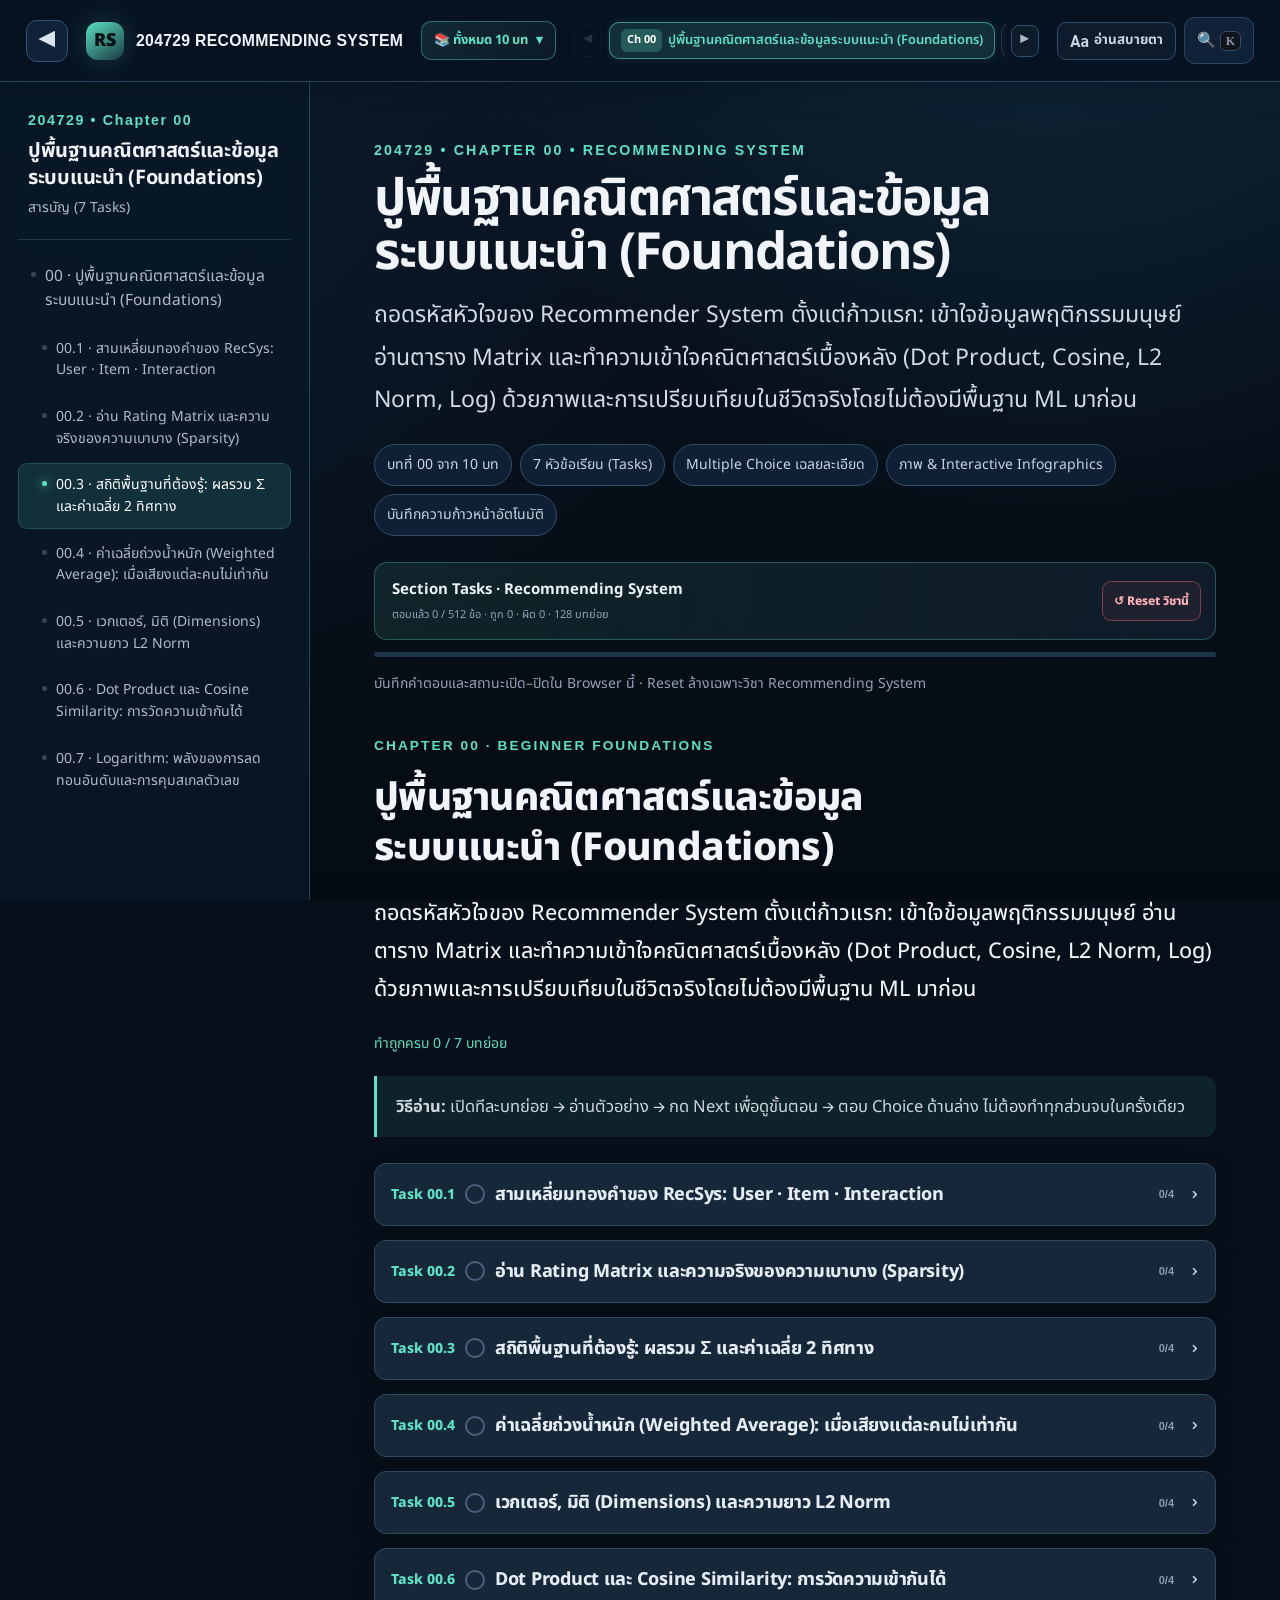
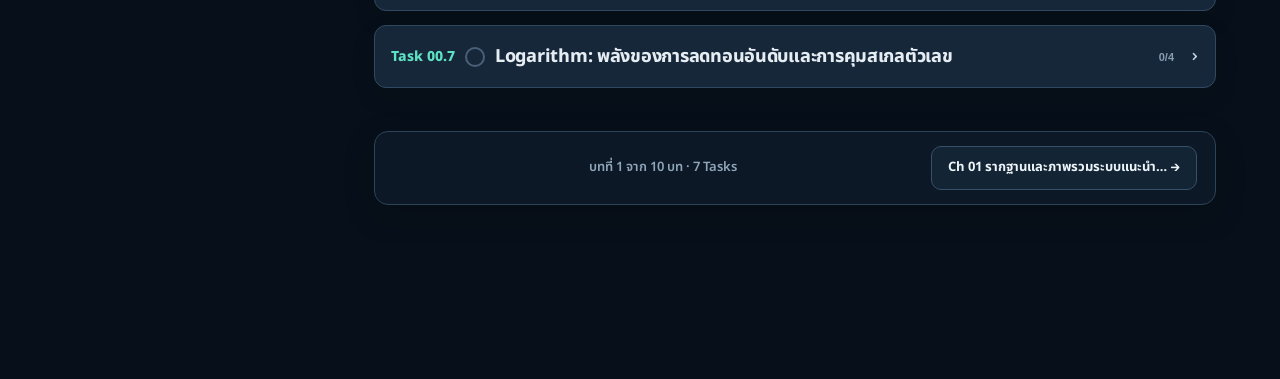
==== index.html @ bce4d2b1 "Fix raw CSS display by enclosing theme styles in style tag and support attached documents theme" ====
<!DOCTYPE html>

<html lang="th">
<head>
<meta charset="utf-8"/>
<meta content="width=device-width, initial-scale=1" name="viewport"/>
<meta content="dark" name="color-scheme"/>
<meta content="คู่มือเตรียมสอบวิชา 204729 Recommending System ครอบคลุม 10 บทเรียน พร้อม Interactive Demos, Infographics และ Multiple Choice" name="description"/>
<title>204729 Recommending System — Exam Study Guide &amp; Interactive Course</title>
<style>
:root{--bg:#050608;--panel:#0b0e12;--panel2:#10151b;--text:#edf2f7;--muted:#95a0ae;--line:#202832;--line2:#2d3947;--accent:#5ee0c2;--accent-rgb:94,224,194;--good:#55e6a5;--warn:#ffb457;--bad:#ff6b7a;--top:76px;--left:284px;color-scheme:dark}
*{box-sizing:border-box}html{scroll-behavior:smooth;background:var(--bg)}body{margin:0;background:radial-gradient(circle at 80% -20%,rgba(var(--accent-rgb),.09),transparent 32rem),var(--bg);color:var(--text);font-family:"Noto Sans Thai","Leelawadee UI",Tahoma,system-ui,sans-serif;font-size:16px;line-height:1.72}button,input{font:inherit}a{color:inherit}.topbar{position:sticky;top:0;z-index:50;height:var(--top);display:flex;align-items:center;gap:18px;padding:0 26px;background:rgba(5,6,8,.88);backdrop-filter:blur(18px);border-bottom:1px solid var(--line)}.brand{min-width:255px;display:flex;align-items:center;gap:12px}.brand-mark{width:38px;height:38px;border-radius:12px;background:linear-gradient(145deg,var(--accent),rgba(var(--accent-rgb),.2));box-shadow:0 0 30px rgba(var(--accent-rgb),.2);display:grid;place-items:center;color:#031014;font-weight:900}.brand b{display:block;font-family:Inter,sans-serif;font-size:14px;letter-spacing:.02em}.brand small{display:block;color:var(--muted);font-size:11px;margin-top:-2px}.tabs{display:flex;flex:1;min-width:0;gap:7px}.tab{border:1px solid transparent;background:transparent;color:#9aa5b3;padding:10px 13px;border-radius:12px;cursor:pointer;white-space:nowrap;font-weight:700;font-size:13px;transition:.2s}.tab:hover{background:#0e1217;color:#dbe4ee}.tab.active{background:rgba(var(--accent-rgb),.11);border-color:rgba(var(--accent-rgb),.3);color:var(--text);box-shadow:inset 0 -2px 0 var(--accent)}.top-actions{display:flex;gap:8px}.icon-btn{border:1px solid var(--line);background:#0b0e12;color:var(--muted);border-radius:11px;padding:9px 12px;cursor:pointer}.layout{display:grid;grid-template-columns:var(--left) minmax(0,1fr)}.sidebar{position:sticky;top:var(--top);height:calc(100vh - var(--top));overflow:auto;border-right:1px solid var(--line);padding:24px 16px 38px;background:rgba(7,9,12,.64);scrollbar-width:thin}.side-head{padding:0 10px 18px;border-bottom:1px solid var(--line);margin-bottom:14px}.side-head .code{font-family:Inter,sans-serif;color:var(--accent);font-size:12px;font-weight:800;letter-spacing:.12em}.side-head h1{font-size:18px;line-height:1.35;margin:5px 0 3px}.side-head p{margin:0;color:var(--muted);font-size:12px}.side-nav{display:flex;flex-direction:column;gap:3px}.side-link{display:flex;align-items:flex-start;gap:9px;padding:9px 10px;border-radius:9px;text-decoration:none;color:#8995a4;font-size:13px;line-height:1.45;border:1px solid transparent}.side-link:before{content:"";width:5px;height:5px;border-radius:50%;background:#394554;margin-top:7px;flex:0 0 auto}.side-link:hover{background:#0d1116;color:#dbe4ee}.side-link.active{color:#fff;background:rgba(var(--accent-rgb),.09);border-color:rgba(var(--accent-rgb),.18)}.side-link.active:before{background:var(--accent);box-shadow:0 0 10px var(--accent)}.practice-link{margin-top:12px;color:#fff;background:#0d1218;border-color:var(--line)}.practice-link:before{background:var(--good)}.main{min-width:0}.hero{max-width:1080px;margin:0 auto;padding:52px 56px 22px}.eyebrow{font-family:Inter,sans-serif;color:var(--accent);font-size:12px;letter-spacing:.16em;font-weight:800;text-transform:uppercase}.hero h1{font-size:clamp(32px,4vw,56px);line-height:1.05;letter-spacing:-.035em;margin:10px 0 14px;max-width:900px}.hero .thai{font-size:20px;color:#c4cdd8;margin:0}.hero-meta{display:flex;flex-wrap:wrap;gap:8px;margin-top:23px}.pill{padding:6px 10px;border:1px solid var(--line2);border-radius:999px;color:#aeb9c5;font-size:12px;background:#0c1015}.audit{max-width:1080px;margin:12px auto 32px;padding:0 56px}.audit-panel{border:1px solid rgba(var(--accent-rgb),.22);background:linear-gradient(145deg,rgba(var(--accent-rgb),.08),rgba(14,18,24,.82));border-radius:18px;padding:20px 22px}.audit-panel h3{margin:0 0 8px;font-size:16px}.audit-panel p{margin:0;color:#b3becb;font-size:14px}.audit-grid{display:grid;grid-template-columns:repeat(4,1fr);gap:8px;margin-top:14px}.audit-grid div{background:#080b0f;border:1px solid var(--line);border-radius:12px;padding:10px 12px}.audit-grid b{display:block;font-family:Inter,sans-serif;font-size:16px;color:var(--good)}.audit-grid span{font-size:11px;color:var(--muted)}.content{max-width:1080px;margin:0 auto;padding:0 56px 80px}.subject-content{display:none}.subject-content.active{display:block}.subject-content section{scroll-margin-top:calc(var(--top) + 24px);padding:38px 0 46px;border-top:1px solid var(--line)}.section-kicker{color:var(--accent);font-family:Inter,sans-serif;font-size:11px;font-weight:800;letter-spacing:.16em;text-transform:uppercase}.content h2{font-size:30px;line-height:1.25;margin:7px 0 16px;letter-spacing:-.02em}.content h3{font-size:18px;margin:26px 0 10px}.content p{color:#c2ccd7}.lead{font-size:18px!important;color:#dfe6ee!important;max-width:880px}.grid{display:grid;gap:12px;margin:18px 0}.grid.two{grid-template-columns:repeat(2,1fr)}.grid.three{grid-template-columns:repeat(3,1fr)}.card{border:1px solid var(--line);background:linear-gradient(145deg,#0d1116,#090c10);border-radius:15px;padding:17px 18px}.card h3{margin:0 0 6px;font-size:16px}.card p{margin:0;font-size:14px}.card ul{padding-left:19px;margin-bottom:0;color:#b7c1cc;font-size:14px}table{width:100%;border-collapse:separate;border-spacing:0;margin:18px 0 24px;border:1px solid var(--line);border-radius:14px;overflow:hidden;background:#090c10;font-size:14px}th{text-align:left;color:#dce5ee;background:#11161d;font-weight:700}td,th{padding:11px 13px;border-bottom:1px solid var(--line);vertical-align:top}tr:last-child td{border-bottom:0}td+td,th+th{border-left:1px solid #171e27}tbody tr:hover{background:#0d1217}.callout{border-left:3px solid var(--accent);background:rgba(var(--accent-rgb),.06);border-radius:0 12px 12px 0;padding:13px 16px;margin:19px 0;color:#cdd6df}.callout.warn{border-color:var(--warn);background:rgba(255,180,87,.06)}.callout.exam{border-color:var(--good);background:rgba(85,230,165,.06)}.visual{margin:20px 0}.diagram-box{border:1px solid var(--line);border-radius:18px;padding:14px;background:#080b0f}.diagram-box svg{width:100%;height:auto;color:var(--accent)}.svg-node rect{fill:#0f141a;stroke:#28323e;stroke-width:1.5}.svg-node.primary rect{stroke:var(--accent);fill:rgba(var(--accent-rgb),.08)}.svg-node text{fill:#eaf0f6;text-anchor:middle;font-size:16px;font-weight:700}.svg-node .svg-sub{fill:#8e9aa8;font-size:11px;font-weight:500}.svg-arrow{stroke:currentColor;stroke-width:2;fill:none;opacity:.75}.stepper{display:grid;grid-template-columns:repeat(5,minmax(0,1fr));gap:8px;margin:20px 0}.stepper>div{border:1px solid var(--line);background:#0a0e13;border-radius:14px;padding:14px 12px;min-height:118px}.stepper span{display:grid;width:25px;height:25px;place-items:center;border-radius:50%;background:rgba(var(--accent-rgb),.12);color:var(--accent);font:bold 12px Inter}.stepper b{display:block;margin:9px 0 3px}.stepper small{color:#8793a2;font-size:11px;line-height:1.45}.flow,.process-line{display:flex;align-items:center;justify-content:center;flex-wrap:wrap;gap:9px;margin:22px 0}.flow span,.process-line span{border:1px solid var(--line2);background:#0d1218;border-radius:12px;padding:10px 13px;font-weight:700;font-size:13px}.flow i,.process-line i{font-style:normal;color:var(--accent);font-weight:800}.layer-stack{max-width:700px;margin:20px auto;border:1px solid var(--line);border-radius:16px;overflow:hidden}.layer-stack>div{padding:14px 18px;display:flex;justify-content:space-between;gap:18px;border-bottom:1px solid var(--line);background:linear-gradient(90deg,rgba(var(--accent-rgb),.09),transparent)}.layer-stack>div:last-child{border-bottom:0}.layer-stack span{color:#9da9b7}.layer-stack.testing{max-width:600px}.numbered{counter-reset:step;list-style:none;padding:0;display:grid;gap:9px}.numbered li{position:relative;padding:12px 14px 12px 48px;background:#0a0e13;border:1px solid var(--line);border-radius:12px;color:#bdc7d2}.numbered li:before{counter-increment:step;content:counter(step);position:absolute;left:13px;top:11px;display:grid;place-items:center;width:24px;height:24px;border-radius:8px;background:rgba(var(--accent-rgb),.13);color:var(--accent);font:bold 11px Inter}.flash-grid{display:grid;grid-template-columns:repeat(2,1fr);gap:10px}.flash-grid>div{border:1px solid var(--line);border-radius:13px;padding:14px;background:#090d11}.flash-grid b{display:block;margin-bottom:5px}.flash-grid span{color:#95a1af;font-size:13px}.chips{display:flex;flex-wrap:wrap;gap:7px;margin:14px 0}.chips span{font-size:12px;border:1px solid var(--line2);background:#0d1218;border-radius:999px;padding:6px 10px;color:#b9c3ce}.compare{display:grid;grid-template-columns:1fr 1fr;gap:12px;margin:18px 0}.compare>div{border:1px solid var(--line);background:#0b0f14;border-radius:14px;padding:14px 17px}.compare h3{margin:0 0 5px}.compare p{margin:0;font-size:14px}.complexity-bars{display:grid;gap:7px;margin:18px 0}.complexity-bars div{width:var(--w);min-width:210px;background:linear-gradient(90deg,rgba(var(--accent-rgb),.18),rgba(var(--accent-rgb),.04));border:1px solid rgba(var(--accent-rgb),.2);border-radius:10px;padding:7px 10px;display:flex;justify-content:space-between;gap:20px}.complexity-bars span{color:#8895a4;font-size:12px}.formula{display:block;width:max-content;max-width:100%;overflow:auto;background:#07090c;border:1px solid var(--line2);border-radius:10px;padding:10px 13px;color:#dfe7ef;font-family:ui-monospace,SFMono-Regular,Consolas,monospace;font-size:14px;margin:12px 0}.formula.inline{display:inline;padding:3px 7px;margin:0}.venn{border:1px solid var(--line);background:#080b0f;border-radius:16px}.venn svg{display:block;width:100%;max-height:330px}.vh{stroke-width:2}.vh.hard{fill:rgba(255,180,87,.04);stroke:#6a5130}.vh.np{fill:rgba(155,140,255,.08);stroke:#5d55a4}.vh.p{fill:rgba(85,230,165,.09);stroke:#3e9a72}.vh-outline{fill:none;stroke:#ffb457;stroke-width:3;stroke-dasharray:7 6}.venn text{fill:#eef3f8;font-size:18px;font-weight:800}.nested-circles{height:420px;display:grid;place-items:center;overflow:hidden}.circle{border-radius:50%;display:grid;place-items:center;align-content:start;text-align:center;border:1px solid rgba(var(--accent-rgb),.35);background:rgba(var(--accent-rgb),.04);padding-top:24px}.circle b{font-size:16px}.circle span{display:block;font-size:11px;color:#8d99a7}.ai-c{width:390px;height:390px}.ml-c{width:275px;height:275px;margin-top:20px;background:rgba(var(--accent-rgb),.06)}.dl-c{width:155px;height:155px;margin-top:18px;background:rgba(var(--accent-rgb),.1);padding-top:38px}.matrix{display:grid;grid-template-columns:110px 150px 150px;grid-auto-rows:70px;gap:5px;width:max-content;max-width:100%;margin:20px auto}.matrix>*{display:grid;place-items:center;border-radius:10px;background:#0b0f14;border:1px solid var(--line);font-size:13px}.matrix .tp,.matrix .tn{background:rgba(85,230,165,.1);border-color:rgba(85,230,165,.3);color:#a8f5d0;font-weight:800}.matrix .fp,.matrix .fn{background:rgba(255,107,122,.08);border-color:rgba(255,107,122,.25);color:#ff9aa5;font-weight:800}pre{border:1px solid var(--line);background:#07090c;padding:16px 18px;border-radius:14px;overflow:auto;color:#bfead7}code{font-family:ui-monospace,SFMono-Regular,Consolas,monospace}.practice-section{scroll-margin-top:calc(var(--top) + 24px);border-top:1px solid var(--line);padding:42px 0 60px}.practice-head{display:flex;align-items:end;justify-content:space-between;gap:15px;margin-bottom:18px}.practice-head h2{margin:0}.score{color:var(--muted);font:700 13px Inter}.quiz-list{display:grid;gap:14px}.quiz-card{border:1px solid var(--line);background:#090d12;border-radius:16px;padding:18px}.quiz-num{color:var(--accent);font:800 11px Inter;letter-spacing:.1em}.quiz-q{font-weight:700;font-size:16px;margin:5px 0 13px}.choices{display:grid;grid-template-columns:1fr 1fr;gap:8px}.choice{display:flex;gap:9px;text-align:left;border:1px solid var(--line2);background:#0d1218;color:#c4ced8;border-radius:11px;padding:10px 12px;cursor:pointer;transition:.16s}.choice:hover{border-color:rgba(var(--accent-rgb),.45);transform:translateY(-1px)}.choice .letter{display:grid;place-items:center;flex:0 0 auto;width:23px;height:23px;border-radius:7px;background:#151c24;color:#92a0ae;font:800 11px Inter}.choice.correct{border-color:rgba(85,230,165,.55);background:rgba(85,230,165,.08);color:#d6f7e7}.choice.wrong{border-color:rgba(255,107,122,.48);background:rgba(255,107,122,.07);color:#ffd1d6}.choice.dim{opacity:.52}.explain{display:none;margin-top:12px;padding:10px 12px;border-radius:10px;background:#0c1116;color:#9faab7;font-size:13px;border-left:2px solid var(--accent)}.explain.show{display:block}.quiz-controls{display:flex;gap:8px;justify-content:flex-end;margin-top:16px}.btn{border:1px solid var(--line2);background:#0e141a;color:#d4dde6;border-radius:10px;padding:8px 12px;cursor:pointer;font-weight:700;font-size:12px}.btn.primary{background:rgba(var(--accent-rgb),.12);border-color:rgba(var(--accent-rgb),.35);color:#fff}.footer{border-top:1px solid var(--line);padding:28px 0;color:#6e7987;font-size:12px}.mobile-menu{display:none}.search{position:fixed;inset:0;z-index:100;display:none;place-items:start center;padding-top:11vh;background:rgba(0,0,0,.72);backdrop-filter:blur(8px)}.search.open{display:grid}.search-box{width:min(720px,92vw);background:#0c1015;border:1px solid var(--line2);border-radius:16px;box-shadow:0 24px 90px #000;padding:12px}.search-box input{width:100%;border:0;outline:0;background:#090c10;color:#fff;border-radius:10px;padding:13px 14px;font-size:15px}.search-results{max-height:50vh;overflow:auto;margin-top:7px}.search-item{padding:10px 12px;border-radius:9px;cursor:pointer}.search-item:hover{background:#121820}.search-item b{display:block;font-size:13px}.search-item small{color:#83909e}.kbd{border:1px solid var(--line2);background:#10151b;border-radius:6px;padding:2px 5px;font:700 10px Inter;color:#8793a1}
@media(max-width:1000px){:root{--left:245px}.hero,.audit,.content{padding-left:34px;padding-right:34px}.brand{min-width:195px}.brand small{display:none}.tab{padding:9px 8px;font-size:11px}.audit-grid{grid-template-columns:repeat(2,1fr)}.stepper{grid-template-columns:repeat(3,1fr)}}
@media(max-width:760px){:root{--top:62px}.topbar{height:var(--top);padding:0 13px}.brand{min-width:0;flex:1}.brand-mark{width:34px;height:34px}.brand b{font-size:12px}.tabs{position:fixed;top:62px;left:0;right:0;height:48px;overflow-x:auto;background:#080a0d;border-bottom:1px solid var(--line);padding:5px 8px;z-index:49}.tab{flex:0 0 auto}.layout{display:block}.sidebar{position:fixed;z-index:48;top:110px;bottom:0;left:0;height:calc(100vh - 110px);width:286px;transform:translateX(-105%);transition:.22s;background:#080b0f;padding-top:12px;box-shadow:20px 0 70px #000}.sidebar.open{transform:none}.mobile-menu{display:block}.top-actions .search-trigger{display:none}.hero{padding:84px 20px 16px}.audit,.content{padding-left:20px;padding-right:20px}.hero h1{font-size:34px}.hero .thai{font-size:17px}.audit-grid{grid-template-columns:1fr 1fr}.grid.two,.grid.three,.compare,.flash-grid,.choices{grid-template-columns:1fr}.stepper{grid-template-columns:1fr 1fr}.content h2{font-size:25px}table{display:block;overflow-x:auto;white-space:normal}.nested-circles{transform:scale(.82);margin:-35px}.practice-head{align-items:start;flex-direction:column}}
@media(max-width:430px){.brand small,.brand b span{display:none}.hero{padding-top:82px}.stepper{grid-template-columns:1fr}.audit-grid{grid-template-columns:1fr}.ai-c{width:340px;height:340px}.ml-c{width:240px;height:240px}.dl-c{width:140px;height:140px}.matrix{grid-template-columns:86px 108px 108px}}
</style>
<style id="readability-upgrade">
/* ===== Readability upgrade: brighter navy-dark + larger Thai typography ===== */
:root{
  --bg:#081321;
  --panel:#0d1b2b;
  --panel2:#11243a;
  --text:#e7edf3;
  --muted:#aab8c7;
  --line:#263d57;
  --line2:#365471;
  --top:82px;
  --left:310px;
}
html{background:var(--bg)}
body{
  background:
    radial-gradient(circle at 82% -10%,rgba(var(--accent-rgb),.14),transparent 34rem),
    radial-gradient(circle at 12% 24%,rgba(60,120,200,.11),transparent 30rem),
    linear-gradient(180deg,#0b1826 0%,#091521 42%,#07111b 100%);
  color:var(--text);
  font-family:"Noto Sans Thai","Leelawadee UI",Tahoma,system-ui,sans-serif;
  font-size:18px;
  line-height:1.82;
  text-rendering:optimizeLegibility;
  -webkit-font-smoothing:antialiased;
}
.topbar{background:rgba(8,19,33,.94);border-bottom-color:#2b4561;box-shadow:0 8px 28px rgba(0,0,0,.18);min-width:0}
.brand{min-width:275px}.brand b{font-size:15px}.brand small{font-size:13px;color:#b8c5d4}
.tabs{overflow-x:auto;scrollbar-width:none}.tabs::-webkit-scrollbar{display:none}.tab{flex:0 0 auto;font-size:14.5px;padding:11px 14px;color:#b3c0cf}.tab:hover{background:#12243a;color:#fff}.top-actions{flex:0 0 auto}
.icon-btn{background:#102238;color:#c2cfdd;border-color:#2b4663;font-size:15px}
.sidebar{background:rgba(9,23,39,.92);border-right-color:#29445f;padding:26px 18px 44px}
.side-head .code{font-size:13.5px}.side-head h1{font-size:20px}.side-head p{font-size:14px;color:#aebccd}
.side-link{font-size:15.5px;line-height:1.55;color:#aebccd;padding:10px 12px}.side-link:hover{background:#10243a;color:#fff}.side-link.active{background:rgba(var(--accent-rgb),.13)}
.hero,.audit,.content{max-width:1180px}.hero{padding:56px 64px 26px}.eyebrow{font-size:13.5px}.hero .thai{font-size:23px;color:#d1dbe6}.pill{font-size:14px;padding:7px 12px;background:#102034;color:#c8d3df}
.audit{padding:0 64px}.audit-panel{background:linear-gradient(145deg,rgba(var(--accent-rgb),.10),rgba(15,32,52,.94));padding:22px 24px}.audit-panel h3{font-size:19px}.audit-panel p{font-size:16px;color:#cad4df}.audit-grid div{background:#0d1d30}.audit-grid b{font-size:19px}.audit-grid span{font-size:13.5px;color:#aebccd}
.content{padding:0 64px 92px}.subject-content section{padding:44px 0 54px;border-top-color:#28425d}.section-kicker{font-size:13px}.content h2{font-size:34px;line-height:1.3;margin:8px 0 18px}.content h3{font-size:21px;line-height:1.45;margin:30px 0 12px}.content p,.content li{font-size:17px;color:#d2dce6}.lead{font-size:20px!important;line-height:1.8!important;color:#eef4fa!important;max-width:980px}
.card{background:linear-gradient(145deg,#12243a,#0d1b2c);border-color:#29445f;padding:20px 21px}.card h3{font-size:18px}.card p,.card ul{font-size:16px;color:#cbd6e1}
table{font-size:16px;background:#0c1b2c;border-color:#2b4662}th{font-size:16px;background:#13283f;color:#f1f6fb}td,th{padding:13px 15px;border-bottom-color:#263e58}td+td,th+th{border-left-color:#20374f}tbody tr:hover{background:#10253c}
.callout{font-size:16.5px;line-height:1.75;background:rgba(var(--accent-rgb),.085);padding:16px 19px}.callout.warn{background:rgba(255,180,87,.09)}.callout.exam{background:rgba(85,230,165,.085)}
.diagram-box{background:#0c1b2c;border-color:#2b4662;padding:17px}.svg-node rect{fill:#11263c;stroke:#35516e}.svg-node text{font-size:18px}.svg-node .svg-sub{font-size:13px;fill:#b1c0d0}
.stepper>div{background:#0e2034;border-color:#29445f;padding:16px 14px;min-height:126px}.stepper span{width:29px;height:29px;font-size:13px}.stepper b{font-size:16px}.stepper small{font-size:14px;line-height:1.55;color:#b3c0cf}
.flow span,.process-line span{font-size:15.5px;background:#10243a;padding:11px 15px}.layer-stack>div{font-size:16px;padding:16px 20px}.layer-stack span{color:#c0ccda}.numbered li{font-size:16.5px;background:#0e2034;border-color:#29445f;padding-top:14px;padding-bottom:14px}.numbered li:before{font-size:13px;width:27px;height:27px}
.flash-grid>div{background:#0e2034;padding:17px}.flash-grid b{font-size:16.5px}.flash-grid span{font-size:15.5px;color:#bcc9d7}.chips span{font-size:14.5px;padding:7px 11px;background:#10243a;color:#ced8e3}
.compare>div{background:#0e2034;border-color:#29445f;padding:17px 19px}.compare p{font-size:16px}.complexity-bars div{padding:9px 12px}.complexity-bars span{font-size:14px;color:#afbdcc}.formula{font-size:16px;background:#0a1727;padding:12px 15px}.circle span{font-size:13px;color:#afbdcc}.matrix>*{font-size:15px;background:#0e2034}
pre{font-size:15.5px;line-height:1.65;background:#0a1727;border-color:#29445f;padding:18px 20px}
.quiz-card{background:#0e2034;border-color:#29445f;padding:21px}.quiz-num{font-size:13px}.quiz-q{font-size:18px;line-height:1.65;margin:7px 0 15px}.choice{font-size:16px;line-height:1.55;background:#12263d;color:#d9e2eb;padding:12px 14px}.choice .letter{width:27px;height:27px;font-size:13px}.explain{font-size:15.5px;line-height:1.7;background:#10243a;color:#c3cfdb;padding:13px 15px}.score{font-size:14.5px}.btn{font-size:14px;padding:10px 14px}.footer{font-size:14px}.search-box{background:#102238}.search-box input{font-size:17px;background:#0c1b2c}.search-item b{font-size:15.5px}.search-item small{font-size:14px;color:#aebccd}.kbd{font-size:12px}

.easy-explain{margin:18px 0 24px;border:1px solid #2c4a68;background:linear-gradient(145deg,#10243a,#0d1d30);border-radius:16px;padding:19px 21px;box-shadow:0 12px 34px rgba(0,0,0,.10)}
.easy-explain h3{margin:0 0 9px;font-size:19px;color:#f5f9fd}.easy-explain p{margin:7px 0;color:#d6e0ea}.easy-explain ul{margin:9px 0 0;padding-left:23px}.easy-explain li{margin:5px 0}.easy-explain .example{margin-top:13px;padding:13px 15px;border-radius:11px;background:#0a1829;border:1px solid #284662;color:#dce6ef}.easy-explain .term{color:var(--accent);font-weight:800}.easy-explain .remember{color:#aef1d1;font-weight:750}.easy-explain code{font-size:.93em}.mini-example{display:grid;grid-template-columns:auto 1fr;gap:8px 12px;margin-top:12px}.mini-example b{color:var(--accent)}

/* ===== Exam phase + practice UX ===== */
button:focus-visible,a:focus-visible,input:focus-visible{outline:3px solid var(--accent);outline-offset:3px}
.status-badge{display:inline-flex;align-items:center;border-radius:999px;border:1px solid var(--line2);padding:3px 9px;font-size:13px;font-weight:800;white-space:nowrap}
.score-panel{min-width:310px;border:1px solid #2d4a66;background:#0b1a2a;border-radius:14px;padding:13px 15px}.score-line{display:flex;flex-wrap:wrap;gap:8px 14px;justify-content:flex-end;color:#d8e3ed;font-size:14px}.score-line b{color:#fff}.progress-track{height:8px;margin-top:10px;background:#172d43;border-radius:999px;overflow:hidden}.progress-fill{height:100%;width:0;background:linear-gradient(90deg,var(--accent),var(--good));transition:width .25s ease}
.quiz-card.answered{border-color:#35516e}.quiz-top{display:flex;justify-content:space-between;gap:12px;align-items:center}.status-badge.unanswered{color:#b9c6d3}.status-badge.correct{color:#aef1d1;border-color:rgba(85,230,165,.45);background:rgba(85,230,165,.08)}.status-badge.wrong{color:#ffc1c8;border-color:rgba(255,107,122,.45);background:rgba(255,107,122,.08)}.answer-summary{display:grid;gap:3px;margin-top:13px;font-size:15px;color:#d7e2ec}.answer-summary .bad{color:#ffb3bc}.answer-summary .good{color:#aef1d1}.explain strong{color:#fff}.btn.danger{border-color:rgba(255,107,122,.42);color:#ffc1c8;background:rgba(255,107,122,.07)}.btn:hover{transform:translateY(-1px);border-color:var(--accent)}.btn:active{transform:none}.btn.primary{background:var(--accent);border-color:var(--accent);color:#07131f;box-shadow:0 8px 24px rgba(var(--accent-rgb),.18)}.btn.primary:hover{filter:brightness(1.08)}.choice:disabled{cursor:not-allowed}.choice:disabled:hover{transform:none}.practice-note{margin:5px 0 0!important;font-size:15px!important;color:var(--muted)!important}.quiz-controls{align-items:center;justify-content:space-between;flex-wrap:wrap}.reset-group{display:flex;gap:8px;flex-wrap:wrap}.storage-note{font-size:13px;color:var(--muted)}
.search-box{box-shadow:0 28px 100px rgba(0,0,0,.55)}.search-title{display:flex;align-items:center;justify-content:space-between;padding:3px 4px 10px}.search-title b{font-size:16px}.search-title button{border:0;background:transparent;color:var(--muted);cursor:pointer;font-size:21px}.search-item{border:1px solid transparent}.search-item:focus-visible,.search-item:hover{background:#152b43;border-color:#365471;outline:none}
body.sidebar-open:after{content:"";display:none;position:fixed;inset:110px 0 0;background:rgba(1,7,13,.66);z-index:47}

/* ===== Subject grouping + Security figures ===== */
.subject-menu{position:relative;display:flex}.tab-group{display:inline-flex;align-items:center;gap:8px}.tab-chevron{display:inline-block;color:var(--accent);font-size:12px;transition:transform .18s}.tab-group[aria-expanded="true"] .tab-chevron{transform:rotate(180deg)}
.subject-dropdown{position:fixed;z-index:160;width:min(360px,calc(100vw - 24px));max-height:min(480px,calc(100vh - 84px));overflow-y:auto;overscroll-behavior:contain;scrollbar-width:thin;scrollbar-color:#36536d #0b141e;padding:8px;border:1px solid #3b536b;border-radius:13px;background:#0b141e;box-shadow:0 24px 70px rgba(0,0,0,.58)}.subject-dropdown[hidden]{display:none}.subject-option{display:grid;width:100%;grid-template-columns:70px minmax(0,1fr) auto;align-items:center;gap:10px;border:1px solid transparent;border-radius:9px;background:transparent;color:#c5d0db;padding:10px 11px;text-align:left;cursor:pointer}.subject-option:hover,.subject-option:focus-visible{border-color:#36536d;background:#132436;outline:none}.subject-option.active{border-color:rgba(var(--accent-rgb),.4);background:rgba(var(--accent-rgb),.1);color:#fff}.subject-option-code{color:var(--accent);font:800 11px Inter,sans-serif;letter-spacing:.05em}.subject-option-title{overflow:hidden;text-overflow:ellipsis;white-space:nowrap;font-size:13px;font-weight:750}.subject-option-check{color:var(--good);font-size:14px}
#subject-recsys .rs-chapter{display:none}#subject-recsys .rs-chapter.active{display:block}
.rs-chapter-nav{display:flex;align-items:center;justify-content:space-between;gap:14px;margin:36px 0 28px;padding:14px 18px;border:1px solid #2d4357;border-radius:14px;background:#0c1825;flex-wrap:wrap;box-shadow:0 10px 30px rgba(0,0,0,.22)}
.rs-nav-btn{display:inline-flex;align-items:center;gap:8px;padding:9px 16px;border:1px solid #375069;border-radius:10px;background:#132435;color:#edf4f8;font-size:13px;font-weight:700;cursor:pointer;transition:.18s}
.rs-nav-btn:hover{border-color:var(--accent);color:#fff;background:#1b334a;transform:translateY(-1px);box-shadow:0 4px 14px rgba(94,224,194,.18)}
.rs-nav-indicator{color:#8fa6ba;font-size:13px;font-weight:600;text-align:center}
.rs-nav-spacer{min-width:1px}
@media(max-width:760px){.rs-chapter-nav{flex-direction:column;align-items:stretch;text-align:center;gap:10px}.rs-nav-btn{justify-content:center}}
.security-figure-grid{display:grid;grid-template-columns:1fr;gap:18px;margin:24px 0 28px}.security-figure-grid .edu-figure{display:grid;grid-template-columns:minmax(320px,1.08fr) minmax(260px,.92fr);align-items:start;margin:0;min-width:0}.security-figure-grid .image-stage{min-height:0;padding:16px}.security-figure-grid .edu-figure img{max-height:430px}.security-figure-grid .edu-figure figcaption{display:block;min-width:0;padding:20px 19px}.security-figure-grid .figure-credit{display:block;margin-top:12px;white-space:normal}.security-figure-grid .edu-figure+ .edu-figure{margin-top:0}
.recsys-figure-grid{display:grid;grid-template-columns:1fr;gap:20px;margin:22px 0 26px}.recsys-figure{position:relative;cursor:zoom-in;transition:border-color .18s,transform .18s;outline:none}.recsys-figure:hover,.recsys-figure:focus-visible{border-color:var(--accent);transform:translateY(-2px);box-shadow:0 22px 50px rgba(0,0,0,.35)}.recsys-figure.dark-stage .image-stage{background:#08131e}.recsys-figure .zoom-hint{position:absolute;top:12px;right:12px;z-index:2;background:rgba(11,25,39,.88);color:#5ee0c2;border:1px solid #304b65;border-radius:20px;padding:3px 10px;font-size:11px;font-weight:700;pointer-events:none;backdrop-filter:blur(4px);display:inline-flex;align-items:center;gap:4px}.recsys-badge-tag{display:inline-block;padding:2px 8px;border-radius:6px;background:rgba(94,224,194,.12);border:1px solid rgba(94,224,194,.3);color:#5ee0c2;font:700 11px Inter,sans-serif}.recsys-img-dialog{width:min(1240px,96vw);height:min(90vh,880px)}.recsys-img-stage-wrap{flex:1;min-height:0;overflow:auto;display:flex;flex-direction:column;align-items:center;justify-content:center;padding:20px;background:#050c14}.recsys-img-stage-wrap img{display:block;max-width:100%;max-height:calc(88vh - 140px);object-fit:contain;border-radius:8px;box-shadow:0 12px 44px rgba(0,0,0,.6)}.recsys-img-caption{margin-top:14px;color:#cbd5e1;font-size:14px;text-align:center;max-width:850px;line-height:1.6}
@media(max-width:760px){.subject-dropdown{width:calc(100vw - 20px)}.security-figure-grid{gap:16px}.security-figure-grid .edu-figure{grid-template-columns:1fr}.security-figure-grid .image-stage{min-height:180px;padding:10px}.security-figure-grid .edu-figure figcaption{padding:15px}.recsys-figure-grid{gap:14px}.recsys-img-stage-wrap{padding:10px}.recsys-img-stage-wrap img{max-height:calc(82vh - 120px)}}

/* ===== Educational figures + floating glossary ===== */
.edu-figure{margin:24px 0 28px;border:1px solid #304b65;border-radius:18px;overflow:hidden;background:#0b1927;box-shadow:0 18px 44px rgba(0,0,0,.18)}
.edu-figure .image-stage{display:grid;place-items:center;min-height:260px;padding:24px;background:#dfe5e8}
.edu-figure img{display:block;width:100%;height:auto;max-width:900px;max-height:540px;object-fit:contain}
.edu-figure figcaption{display:flex;align-items:flex-start;justify-content:space-between;gap:20px;padding:15px 18px;color:#c7d1dc;font-size:15px;line-height:1.65}
.edu-figure figcaption strong{display:block;color:#edf3f8;font-size:16px}
.edu-figure .figure-credit{flex:0 0 auto;color:#9fb0c1;font-size:13px;white-space:nowrap}
.edu-figure .figure-credit a{color:var(--accent);text-decoration:none}.edu-figure .figure-credit a:hover{text-decoration:underline}
.term-trigger{display:inline;padding:0 2px;border:0;border-bottom:1px dashed rgba(var(--accent-rgb),.85);background:transparent;color:#d9f5ff;cursor:help;font-weight:750;line-height:inherit}.term-trigger:hover{color:var(--accent);background:rgba(var(--accent-rgb),.08);border-radius:4px}.term-trigger:after{content:" ?";font:800 .66em ui-monospace,SFMono-Regular,Consolas,monospace;color:var(--accent);vertical-align:super}
.term-modal{position:fixed;right:28px;bottom:28px;z-index:140;display:none;width:min(560px,calc(100vw - 40px));pointer-events:none}.term-modal.open{display:block}.term-terminal{pointer-events:auto;max-height:min(680px,76vh);overflow:auto;border:1px solid #465b70;border-radius:14px;background:#0c141d;box-shadow:0 28px 90px rgba(0,0,0,.58),0 0 0 1px rgba(var(--accent-rgb),.08)}
.term-head{position:sticky;top:0;z-index:1;display:flex;align-items:center;justify-content:space-between;gap:14px;padding:15px 17px;background:#445064;border-bottom:1px solid #566378}.term-title-wrap{min-width:0;flex:1}.term-path{display:block;margin-bottom:2px;color:#c5ced8;font-size:12px;letter-spacing:.03em}.term-title{display:block;overflow:hidden;text-overflow:ellipsis;color:#f0f3f6;font-size:20px;white-space:nowrap}.term-close{display:grid;place-items:center;width:34px;height:34px;border:0;border-radius:9px;background:rgba(5,11,17,.25);color:#f1f4f6;cursor:pointer;font-size:23px}.term-close:hover{background:rgba(5,11,17,.48)}
.term-body{padding:22px 22px 20px}.term-article p{margin:0 0 14px!important;color:#d7dfe7!important;font-size:16.5px!important;line-height:1.78!important}.term-article p:first-child{color:#eef2f5!important;font-size:17.5px!important}.term-article strong{color:var(--accent)}.term-related{margin:18px 0 0!important;padding:13px 14px;border-left:3px solid var(--accent);border-radius:0 9px 9px 0;background:rgba(var(--accent-rgb),.07);color:#bdc9d4!important;font-size:14px!important}.term-hint{margin:16px 0 0!important;padding-top:13px;border-top:1px solid #283746;color:#8798a8!important;font-size:12px!important}

/* ===== Section PDF reader ===== */
.section-kicker{display:flex;align-items:center;gap:10px;flex-wrap:wrap}.section-doc-btn{display:inline-flex;align-items:center;gap:6px;border:1px solid rgba(var(--accent-rgb),.36);border-radius:999px;background:rgba(var(--accent-rgb),.09);color:#cfe8f4;padding:4px 9px;cursor:pointer;font:750 11px "Noto Sans Thai",system-ui,sans-serif;letter-spacing:0;text-transform:none;transition:.18s}.section-doc-btn:hover{border-color:var(--accent);background:rgba(var(--accent-rgb),.16);color:#fff;transform:translateY(-1px)}.section-doc-btn svg{width:14px;height:14px;fill:none;stroke:currentColor;stroke-width:1.8}.section-doc-btn small{color:#93a8b8;font-size:10px}.pdf-modal{position:fixed;inset:0;z-index:220;display:none;place-items:center;padding:18px;background:rgba(2,5,8,.86);backdrop-filter:blur(8px)}.pdf-modal.open{display:grid}.pdf-dialog{display:flex;width:min(1180px,96vw);height:min(900px,94vh);flex-direction:column;overflow:hidden;border:1px solid #3a536b;border-radius:16px;background:#09111a;box-shadow:0 30px 110px #000}.pdf-head{display:flex;align-items:center;justify-content:space-between;gap:16px;padding:12px 14px 12px 18px;border-bottom:1px solid #2d4357;background:#111e2b}.pdf-title-wrap{min-width:0}.pdf-eyebrow{display:block;color:var(--accent);font:800 10px Inter,sans-serif;letter-spacing:.13em;text-transform:uppercase}.pdf-title{display:block;overflow:hidden;text-overflow:ellipsis;color:#eff4f8;font-size:16px;white-space:nowrap}.pdf-actions{display:flex;align-items:center;gap:8px}.pdf-external,.pdf-close{display:grid;height:36px;place-items:center;border:1px solid #3b5369;border-radius:9px;background:#162636;color:#dce7ef;text-decoration:none;cursor:pointer}.pdf-external{padding:0 12px;font-size:12px;font-weight:750}.pdf-close{width:36px;font-size:23px}.pdf-external:hover,.pdf-close:hover{border-color:var(--accent);color:#fff}.pdf-frame-wrap{min-height:0;flex:1;background:#1b252f}.pdf-frame{display:block;width:100%;height:100%;border:0;background:#d5d8dc}body.pdf-open{overflow:hidden}.pdf-fallback{display:none}

/* ===== Interactive concept labs ===== */
.concept-lab{margin:24px 0 30px;border:1px solid #304d68;border-radius:18px;overflow:hidden;background:linear-gradient(145deg,#102238,#0b1928);box-shadow:0 18px 44px rgba(0,0,0,.15)}.lab-head{display:flex;align-items:flex-start;justify-content:space-between;gap:16px;padding:18px 20px;border-bottom:1px solid #2b455f}.lab-head h3{margin:0 0 3px}.lab-head p{margin:0!important;color:#aebdcb!important;font-size:14px!important}.lab-controls{display:flex;gap:7px;flex:0 0 auto}.lab-btn{border:1px solid #3b5873;border-radius:9px;background:#142a42;color:#dbe5ee;padding:8px 11px;cursor:pointer;font-size:13px;font-weight:750}.lab-btn:hover{border-color:var(--accent);color:#fff}.lab-pipeline{display:grid;grid-template-columns:repeat(6,minmax(0,1fr));gap:7px;padding:18px 18px 10px}.lab-stage{position:relative;min-width:0;border:1px solid #2d4862;border-radius:10px;background:#0c1a2a;padding:10px 8px;color:#9daebe;text-align:center;font-size:12px;font-weight:700;transition:.25s}.lab-stage:not(:last-child):after{content:"→";position:absolute;right:-8px;top:50%;z-index:2;transform:translate(50%,-50%);color:#55718b}.lab-stage.active{border-color:var(--accent);background:rgba(var(--accent-rgb),.13);color:#eef7fb;box-shadow:0 0 0 2px rgba(var(--accent-rgb),.09)}.lab-stage.done{color:#a9ebcc;border-color:rgba(85,230,165,.36)}.lab-display{min-height:190px;margin:10px 18px 18px;border:1px solid #2a435b;border-radius:14px;background:#091522;padding:18px 19px}.lab-label{color:var(--accent);font-size:12px;font-weight:800;letter-spacing:.11em;text-transform:uppercase}.lab-value{margin:10px 0 8px;color:#edf3f7;font-size:21px;line-height:1.6;overflow-wrap:anywhere}.lab-value .token{display:inline-block;margin:3px;border:1px solid #3d607d;border-radius:8px;background:#102a42;padding:3px 8px;font-size:16px}.lab-value .vector{display:inline-flex;height:58px;align-items:flex-end;gap:5px;margin-right:5px}.lab-value .vector i{display:block;width:12px;height:var(--h);border-radius:3px 3px 0 0;background:linear-gradient(var(--accent),rgba(var(--accent-rgb),.25))}.lab-detail{margin:0!important;color:#aebdca!important;font-size:14.5px!important}.lab-progress{height:4px;background:#1a3045}.lab-progress span{display:block;width:var(--progress,0%);height:100%;background:linear-gradient(90deg,var(--accent),var(--good));transition:width .3s}

/* ===== Computation & Algorithms animations ===== */
.algo-demo .lab-head{background:rgba(7,18,30,.35)}.algo-stage{padding:18px 20px 20px}.algo-status{display:flex;align-items:flex-start;justify-content:space-between;gap:14px;margin-top:15px;padding:12px 14px;border:1px solid #29465f;border-radius:11px;background:#091522;color:#c7d3de;font-size:14px;line-height:1.55}.algo-status strong{color:var(--accent)}.algo-counter{flex:0 0 auto;color:#8fa5b8;font-variant-numeric:tabular-nums}.activity-axis{display:grid;grid-template-columns:32px repeat(8,1fr);margin-bottom:7px;color:#71889b;font-size:11px}.activity-axis span{text-align:center}.activity-list{display:grid;gap:6px}.activity-row{display:grid;grid-template-columns:30px minmax(0,1fr);align-items:center;gap:8px}.activity-name{color:#8fa6ba;font-size:12px;font-weight:800}.activity-lane{position:relative;height:25px;border-radius:6px;background:repeating-linear-gradient(90deg,#0b1a29 0,#0b1a29 calc(6.25% - 1px),#21394e calc(6.25% - 1px),#21394e 6.25%)}.activity-bar{position:absolute;top:3px;height:19px;border:1px solid #3d607c;border-radius:5px;background:#18334e;color:#b8c8d5;text-align:center;font-size:11px;font-weight:800;line-height:17px;transition:.25s}.activity-bar.considered{border-color:#a27a42;background:#49371f;color:#ffe0a6}.activity-bar.selected{border-color:#3fbc82;background:#164e3a;color:#c7ffe4;box-shadow:0 0 0 2px rgba(85,230,165,.08)}.activity-bar.rejected{opacity:.38;filter:saturate(.45)}
.hill-landscape{display:flex;height:220px;align-items:flex-end;gap:8px;padding:30px 6px 0;border-bottom:1px solid #345069;background:linear-gradient(180deg,rgba(17,45,68,.2),transparent)}.hill-point{position:relative;flex:1;min-width:10px;height:var(--height);border-radius:7px 7px 2px 2px;background:#24445f;transition:height .35s,background .25s,box-shadow .25s}.hill-point.visited{background:#386887}.hill-point.current{background:linear-gradient(var(--accent),#85612d);box-shadow:0 0 0 3px rgba(var(--accent-rgb),.14)}.hill-point.local:after,.hill-point.global:after{position:absolute;left:50%;bottom:calc(100% + 7px);transform:translateX(-50%);white-space:nowrap;border-radius:6px;padding:3px 6px;font-size:10px;font-weight:850}.hill-point.local:after{content:"LOCAL";background:#61472b;color:#ffe0a5}.hill-point.global:after{content:"GLOBAL";background:#18523e;color:#bfffe1}.hill-index{position:absolute;top:calc(100% + 5px);left:50%;transform:translateX(-50%);color:#7890a4;font-size:10px}
.dp-wrap{overflow-x:auto}.dp-grid{display:grid;grid-template-columns:62px repeat(6,minmax(46px,1fr));gap:5px;min-width:390px}.dp-cell{display:grid;min-height:42px;place-items:center;border:1px solid #2b465f;border-radius:7px;background:#0c1c2c;color:#8fa5b8;font-size:13px;font-weight:800;transition:.22s}.dp-cell.head{background:#142c43;color:#bed0de}.dp-cell.revealed{color:#d8e5ed;border-color:#3b5e7b}.dp-cell.current{border-color:var(--accent);background:rgba(var(--accent-rgb),.15);color:#fff;box-shadow:0 0 0 2px rgba(var(--accent-rgb),.1)}.dp-cell.current-head{border-color:#f1b557;background:#503b20;color:#ffe2a8;box-shadow:0 0 0 2px rgba(241,181,87,.1)}.dp-cell.dependency{position:relative}.dp-cell.skip-source{border-color:#55a9e6;background:#153b57;color:#cfeaff}.dp-cell.take-source{border-color:#b488e8;background:#352750;color:#eadcff}.dp-cell.optimum{border-color:#49cf90;background:#164c39;color:#c9ffe5}.dp-items{display:flex;flex-wrap:wrap;gap:7px;margin-bottom:13px}.dp-items span{border:1px solid #34516c;border-radius:8px;background:#10253a;padding:5px 9px;color:#aec1d0;font-size:12px}.dp-equation{display:grid;grid-template-columns:repeat(4,minmax(0,1fr));gap:7px;margin-top:13px}.dp-op{border:1px solid #2d4a64;border-radius:9px;background:#0b1b2a;padding:9px 10px;color:#91a7b9;font-size:12px;line-height:1.45}.dp-op b{display:block;margin-bottom:2px;color:#dbe7ee;font:800 13px ui-monospace,SFMono-Regular,Consolas,monospace}.dp-op.minus{border-color:#9d7640}.dp-op.plus{border-color:#775ba1}.dp-op.result{border-color:#3e8a6a}.dp-op.muted{opacity:.48}
.dp-items span.active-item{border-color:#f1b557;background:#503b20;color:#ffe2a8;box-shadow:0 0 0 2px rgba(241,181,87,.1)}.dp-items span.carried-item{border-color:#b488e8;background:#352750;color:#eadcff}.dp-cell.source-head{border-color:#55a9e6;background:#153b57;color:#cfeaff}.dp-cell.lookup-head{border-color:#b488e8;background:#352750;color:#eadcff}.dp-cell.dependency:after{position:absolute;right:3px;top:2px;border-radius:4px;padding:1px 3px;font:800 8px Inter,sans-serif;letter-spacing:.02em}.dp-cell.skip-source:after{content:"skip";background:#28668f;color:#e4f5ff}.dp-cell.take-source:after{content:"w − weight";background:#62458c;color:#f2e8ff}.dp-cell.lookup-pulse{animation:dpLookup .6s ease-out}.dp-op.skip{border-color:#3e75a0}.dp-trace{margin-top:12px;border:1px solid #2d4a64;border-radius:11px;background:#091522;padding:11px 12px}.dp-trace-title{margin-bottom:8px;color:#d7e3eb;font-size:13px;font-weight:750}.dp-trace-title b{color:var(--accent)}.dp-trace-flow{display:flex;align-items:stretch;gap:7px;flex-wrap:wrap}.dp-trace-node{display:flex;min-height:40px;align-items:center;border:1px solid #36536c;border-radius:8px;background:#102236;padding:6px 9px;color:#c4d3df;font-size:12px;line-height:1.4}.dp-trace-node.current{border-color:#f1b557;background:#3d2e1b;color:#ffe2a8}.dp-trace-node.skip{border-color:#55a9e6;background:#12354d;color:#d7f1ff}.dp-trace-node.take{border-color:#b488e8;background:#302448;color:#ecddff}.dp-trace-arrow{align-self:center;color:#738da2;font-size:12px;font-weight:800}.dp-trace-note{margin-top:8px;color:#91a8ba;font-size:12px;line-height:1.5}.dp-trace-note b{color:#dce7ef}@keyframes dpLookup{0%{transform:scale(.88);box-shadow:0 0 0 7px rgba(180,136,232,.24)}100%{transform:scale(1);box-shadow:none}}
.prep-pipeline{grid-template-columns:repeat(4,minmax(0,1fr))}.prep-pipeline .lab-stage:nth-child(4):after{display:none}.prep-note{margin-top:10px!important;color:#8fa4b5!important;font-size:13px!important}.lab-value .token.removed{border-color:#6a4650;background:#331c25;color:#b88d99;text-decoration:line-through;opacity:.55}.lab-value .token.changed{border-color:var(--accent);background:rgba(var(--accent-rgb),.14);color:#fff}
.dfa-workbench{display:grid;gap:16px}.dfa-input-row{display:flex;align-items:center;gap:9px;flex-wrap:wrap}.dfa-input-row label{color:#9db0c0;font-size:13px;font-weight:750}.dfa-input-row input{width:160px;border:1px solid #3a5974;border-radius:8px;background:#091522;color:#edf3f7;padding:8px 10px;font:700 15px ui-monospace,SFMono-Regular,Consolas,monospace}.dfa-tape{display:flex;min-height:40px;gap:5px;flex-wrap:wrap}.dfa-token{display:grid;width:34px;height:34px;place-items:center;border:1px solid #324f68;border-radius:7px;background:#0d2032;color:#9eb1c1;font:800 15px ui-monospace,SFMono-Regular,Consolas,monospace}.dfa-token.done{border-color:#3d8b6b;color:#a8e5c8}.dfa-token.active{border-color:var(--accent);background:rgba(var(--accent-rgb),.16);color:#fff;transform:translateY(-3px)}.dfa-machine{display:grid;grid-template-columns:80px 1fr 80px 1fr 80px;align-items:center;gap:8px;max-width:620px;margin:5px auto}.dfa-node{position:relative;display:grid;width:76px;height:76px;place-items:center;border:2px solid #46647e;border-radius:50%;background:#0b1a29;color:#b7c8d6;font:850 18px ui-monospace,SFMono-Regular,Consolas,monospace;transition:.25s}.dfa-node.active{border-color:var(--accent);background:rgba(var(--accent-rgb),.17);color:#fff;box-shadow:0 0 0 5px rgba(var(--accent-rgb),.1)}.dfa-node.accepting:after{content:"";position:absolute;inset:5px;border:1px solid #4f718b;border-radius:50%}.dfa-node.accepted{border-color:#4bd395;background:#164b39;color:#d0ffe7}.dfa-arrow{text-align:center;color:#7690a5;font-size:12px;font-weight:800}.dfa-arrow b{display:block;color:#bdcfdd;font-size:19px}.dfa-rules{text-align:center;color:#8298aa;font:12px ui-monospace,SFMono-Regular,Consolas,monospace}
.nfa-machine{display:grid;grid-template-columns:repeat(4,minmax(90px,1fr));gap:12px;max-width:660px;margin:4px auto}.nfa-state-card{display:grid;justify-items:center;gap:8px;border:1px solid #29465f;border-radius:12px;background:#0a1826;padding:13px 8px}.nfa-state-card small{color:#8198aa;text-align:center;font-size:11px;line-height:1.4}.nfa-active-set{color:#b9cad7;font:800 14px ui-monospace,SFMono-Regular,Consolas,monospace}.nfa-active-set b{color:var(--accent)}
@media(prefers-reduced-motion:reduce){.activity-bar,.hill-point,.dp-cell,.dfa-node,.dfa-token{transition:none}}

@media(max-width:1000px){:root{--left:270px}.hero,.audit,.content{padding-left:40px;padding-right:40px}.tab{font-size:13px}.brand{min-width:205px}}
@media(max-width:1320px) and (min-width:821px){.brand{min-width:205px}.brand small{display:none}.tab{font-size:12.5px;padding:9px 10px}.search-trigger>span:first-of-type{display:none}}
@media(max-width:760px){body{font-size:17px}.hero{padding:88px 22px 18px}.audit,.content{padding-left:22px;padding-right:22px}.content h2{font-size:29px}.content h3{font-size:20px}.lead{font-size:19px!important}.side-link{font-size:15px}.card p,.card ul,table,.content p,.content li{font-size:16px}.choice{font-size:15.5px}.quiz-q{font-size:17px}.easy-explain{padding:16px 17px}.phase-map{grid-template-columns:1fr}.phase-arrow{transform:rotate(90deg);justify-self:center;margin:-7px}.score-panel{min-width:0;width:100%}.score-line{justify-content:flex-start}.quiz-top{align-items:flex-start}.quiz-controls{align-items:stretch}.reset-group{width:100%}.reset-group .btn{flex:1}.storage-note{order:2}.sidebar.open~.main{pointer-events:none}body.sidebar-open:after{display:block}}
@media(max-width:760px){.edu-figure{margin-left:0;margin-right:0}.edu-figure .image-stage{min-height:190px;padding:14px}.edu-figure figcaption{flex-direction:column;gap:7px}.edu-figure .figure-credit{white-space:normal}.term-modal{left:10px;right:10px;bottom:10px;width:auto}.term-terminal{max-height:72vh}.term-body{padding:18px 17px 16px}.term-title{font-size:18px}.term-article p{font-size:15.5px!important}.lab-head{flex-direction:column}.lab-controls{width:100%}.lab-btn{flex:1}.lab-pipeline{grid-template-columns:repeat(3,1fr)}.lab-stage:nth-child(3):after{display:none}.lab-display{min-height:220px}.lab-value{font-size:18px}.algo-stage{padding:15px 13px 18px}.algo-status{flex-direction:column;gap:5px}.activity-axis{display:none}.activity-row{grid-template-columns:24px minmax(0,1fr)}.activity-lane{background:#0b1a29}.hill-landscape{height:180px;gap:4px}.dfa-machine{grid-template-columns:60px 1fr 60px 1fr 60px}.dfa-node{width:58px;height:58px;font-size:15px}.dfa-arrow b{font-size:16px}.dfa-input-row input{width:135px}.nfa-machine{grid-template-columns:repeat(2,minmax(90px,1fr))}}
@media(max-width:760px){.dp-equation{grid-template-columns:repeat(2,minmax(0,1fr))}.prep-pipeline{grid-template-columns:repeat(2,minmax(0,1fr))}.prep-pipeline .lab-stage:nth-child(2n):after{display:none}.prep-pipeline .lab-stage:nth-child(3):after{display:block}}
@media(max-width:760px){.pdf-modal{padding:0}.pdf-dialog{width:100vw;height:100dvh;max-height:none;border:0;border-radius:0}.pdf-head{padding:10px 10px 10px 14px}.pdf-external{padding:0 9px}.section-doc-btn small{display:none}}
.choices{grid-template-columns:repeat(2,minmax(0,1fr));min-width:0}.quiz-card,.choice{min-width:0}.choice>span:last-child{min-width:0;overflow-wrap:anywhere}
@media(max-width:820px){.choices{grid-template-columns:1fr}}
@media(max-width:820px) and (min-width:761px){
 :root{--top:62px}.topbar{height:var(--top);padding:0 13px}.brand{min-width:0;flex:1}.brand-mark{width:34px;height:34px}.brand b{font-size:12px}.brand small{display:none}.tabs{position:fixed;top:62px;left:0;right:0;height:48px;overflow-x:auto;background:#080a0d;border-bottom:1px solid var(--line);padding:5px 8px;z-index:49}.layout{display:block}.sidebar{position:fixed;z-index:48;top:110px;bottom:0;left:0;height:calc(100vh - 110px);width:286px;transform:translateX(-105%);transition:.22s;background:#080b0f;padding-top:12px;box-shadow:20px 0 70px #000}.sidebar.open{transform:none}.mobile-menu{display:block}.top-actions .search-trigger{display:none}.hero{padding:84px 22px 18px}.audit,.content{padding-left:22px;padding-right:22px}.audit-grid{grid-template-columns:1fr 1fr}.grid.two,.grid.three,.compare,.flash-grid{grid-template-columns:1fr}.stepper{grid-template-columns:1fr 1fr}.content h2{font-size:29px}table{display:block;overflow-x:auto;white-space:normal}.practice-head{align-items:start;flex-direction:column}.phase-map{grid-template-columns:1fr}.phase-arrow{transform:rotate(90deg);justify-self:center;margin:-7px}.score-panel{min-width:0;width:100%}.score-line{justify-content:flex-start}.sidebar.open~.main{pointer-events:none}body.sidebar-open:after{display:block}
}

/* Final readability pass */
::selection{background:rgba(var(--accent-rgb),.28);color:#f8fbfd}
.section-task-body>.lead{max-width:76ch}
.section-task-body>p,.section-task-body>.easy-explain>p{max-width:84ch;text-wrap:pretty}
.section-task-body h2,.section-task-body h3{text-wrap:balance}
.section-task-body p b,.section-task-body li b,.section-task-body td b{color:#f0f4f7;font-weight:780}
.section-task-body tbody td:first-child{color:#e8eef4;font-weight:650}
.section-task-body code{font-size:.94em}
.callout,.example,.remember{line-height:1.76}

/* Collapsible subject navigation */
.nav-toggle{display:grid;place-items:center;flex:0 0 auto;width:42px;height:42px;padding:0;font-size:21px;font-weight:800;line-height:1;color:#d9e3ec;background:#102238;border-color:#315475;transition:color .18s,border-color .18s,background .18s,transform .18s}
.nav-toggle:hover{color:#fff;background:#15304d;border-color:#4b7499}
.nav-toggle:focus-visible{outline:3px solid rgba(79,211,255,.32);outline-offset:2px}
@media(min-width:761px){
 .layout{transition:grid-template-columns .24s ease}
 .sidebar{min-width:0;transition:padding .24s ease,border-color .24s ease,opacity .16s ease}
 body.sidebar-collapsed .layout{grid-template-columns:0 minmax(0,1fr)}
 body.sidebar-collapsed .sidebar{padding-left:0;padding-right:0;border-right-color:transparent;opacity:0;overflow:hidden;pointer-events:none}
}
@media(max-width:760px){
 .nav-toggle{display:grid}
}
</style><link href="data:image/svg+xml,%3Csvg xmlns='http://www.w3.org/2000/svg' viewBox='0 0 64 64'%3E%3Crect width='64' height='64' rx='16' fill='%235ee0c2'/%3E%3Ctext x='32' y='44' text-anchor='middle' font-family='Arial' font-size='30' font-weight='800' fill='%23071420'%3ERS%3C/text%3E%3C/svg%3E" rel="icon">
<link rel="preconnect" href="https://fonts.googleapis.com">
<link rel="preconnect" href="https://fonts.gstatic.com" crossorigin>
<link href="https://fonts.googleapis.com/css2?family=JetBrains+Mono:wght@400;600;700&family=Noto+Sans+Thai:wght@300;400;500;600;700;800&family=Plus+Jakarta+Sans:wght@400;500;600;700;800&family=Sarabun:ital,wght@0,300;0,400;0,500;0,600;0,700;1,400&display=swap" rel="stylesheet">
<link href="public/css/section-tasks.css?v=20260917-2" rel="stylesheet">
<link href="public/css/recsys-course.css?v=20261020-13" rel="stylesheet">
<link href="public/css/recsys-reading.css?v=20261020-ergonomics1" rel="stylesheet">

<style>
/* Enhanced Horizontal Tabs Carousel & Chapter Dropdown */
.tabs-container {
  display: flex;
  align-items: center;
  flex: 1;
  min-width: 0;
  position: relative;
  gap: 5px;
}
.tabs-scroll-btn {
  display: flex;
  align-items: center;
  justify-content: center;
  width: 28px;
  height: 32px;
  border-radius: 8px;
  border: 1px solid var(--line2);
  background: #0d1b2b;
  color: #aab8c7;
  cursor: pointer;
  flex: 0 0 auto;
  font-size: 11px;
  transition: all 0.16s ease;
  z-index: 2;
  user-select: none;
}
.tabs-scroll-btn:hover {
  background: #172d47;
  color: #fff;
  border-color: var(--accent);
}
.tabs-scroll-btn.hidden {
  opacity: 0.2;
  cursor: default;
  pointer-events: none;
}
.tabs {
  display: flex;
  flex: 1;
  min-width: 0;
  gap: 6px;
  overflow-x: auto;
  scroll-behavior: smooth;
  padding: 4px 2px;
  scrollbar-width: thin;
  scrollbar-color: rgba(94, 224, 194, 0.35) transparent;
}
@supports not (scrollbar-color: auto) {
  .tabs::-webkit-scrollbar {
    height: 4px;
  }
  .tabs::-webkit-scrollbar-thumb {
    background: rgba(94, 224, 194, 0.35);
    border-radius: 4px;
  }
  .tabs::-webkit-scrollbar-track {
    background: transparent;
  }
}
.tab {
  display: inline-flex;
  align-items: center;
  gap: 6px;
  padding: 6px 11px;
  border-radius: 10px;
  border: 1px solid var(--line);
  background: rgba(13, 27, 43, 0.7);
  color: #9fb0c3;
  cursor: pointer;
  white-space: nowrap;
  font-size: 13px;
  font-weight: 600;
  flex: 0 0 auto;
  transition: all 0.18s ease;
}
.tab:hover {
  background: rgba(22, 43, 68, 0.85);
  color: #edf2f7;
  border-color: rgba(94, 224, 194, 0.35);
}
.tab.active {
  background: rgba(94, 224, 194, 0.14);
  color: #5ee0c2;
  border-color: rgba(94, 224, 194, 0.55);
  box-shadow: 0 0 12px rgba(94, 224, 194, 0.12);
}
.tab .tab-badge {
  display: inline-block;
  padding: 1px 6px;
  border-radius: 6px;
  background: rgba(255, 255, 255, 0.08);
  font-size: 11px;
  font-weight: 700;
}
.tab.active .tab-badge {
  background: rgba(94, 224, 194, 0.25);
  color: #fff;
}

/* Chapter Menu Dropdown */
.chapter-menu-wrap {
  position: relative;
  flex: 0 0 auto;
}
.chapter-menu-btn {
  display: inline-flex;
  align-items: center;
  gap: 8px;
  padding: 7px 12px;
  border-radius: 10px;
  border: 1px solid rgba(94, 224, 194, 0.4);
  background: linear-gradient(145deg, rgba(94, 224, 194, 0.12), rgba(13, 27, 43, 0.85));
  color: #5ee0c2;
  font-size: 13px;
  font-weight: 700;
  cursor: pointer;
  white-space: nowrap;
  transition: all 0.18s ease;
}
.chapter-menu-btn:hover {
  background: linear-gradient(145deg, rgba(94, 224, 194, 0.22), rgba(20, 42, 67, 0.95));
  border-color: #5ee0c2;
  box-shadow: 0 0 16px rgba(94, 224, 194, 0.2);
}
.chapter-dropdown {
  position: absolute;
  top: calc(100% + 8px);
  left: 0;
  z-index: 100;
  min-width: 320px;
  max-width: 420px;
  max-height: 75vh;
  overflow-y: auto;
  background: #091422;
  border: 1px solid #2d4c6f;
  border-radius: 14px;
  box-shadow: 0 18px 50px rgba(0, 0, 0, 0.7);
  padding: 8px;
  display: flex;
  flex-direction: column;
  gap: 4px;
}
.chapter-dropdown[hidden] {
  display: none;
}
.chapter-option {
  display: flex;
  align-items: center;
  gap: 10px;
  padding: 9px 12px;
  border-radius: 9px;
  border: 1px solid transparent;
  background: transparent;
  color: #c4d3e2;
  font-size: 13px;
  text-align: left;
  cursor: pointer;
  transition: all 0.15s ease;
  width: 100%;
}
.chapter-option:hover {
  background: #122438;
  color: #fff;
  border-color: #2b496c;
}
.chapter-option.active {
  background: rgba(94, 224, 194, 0.12);
  color: #5ee0c2;
  border-color: rgba(94, 224, 194, 0.35);
  font-weight: 700;
}
.chapter-option-code {
  font-family: 'JetBrains Mono', monospace;
  font-size: 11px;
  font-weight: 700;
  padding: 2px 6px;
  border-radius: 5px;
  background: #172a3e;
  color: #92a8bf;
  flex: 0 0 auto;
}
.chapter-option.active .chapter-option-code {
  background: rgba(94, 224, 194, 0.2);
  color: #5ee0c2;
}
.chapter-option-title {
  flex: 1;
  overflow: hidden;
  text-overflow: ellipsis;
  white-space: nowrap;
}
.chapter-option-tasks {
  font-size: 11px;
  color: var(--muted);
  flex: 0 0 auto;
}
</style>

<style id="recsys-theme-adaptations">
/* ==========================================================================
   THEME ADAPTATION: SEPIA & LIGHT MODES
   Navbar, Figures, Zoom Hint, Figcaption & Technical Term Modal
   ========================================================================== */

/* Universal Term Modal Structure */
.term-section {
  padding-top: 10px;
  margin-top: 10px;
  border-top: 1px solid rgba(255, 255, 255, 0.08);
}
.term-section h4 {
  color: var(--accent, #5ee0c2);
  font-size: 14px;
  font-weight: 750;
  margin: 0 0 6px 0;
  letter-spacing: 0.02em;
}
.term-section p {
  margin: 0 0 8px 0 !important;
  font-size: 15px !important;
  line-height: 1.7 !important;
}
.term-section.warn {
  border-radius: 8px;
  padding: 10px 13px;
  margin-top: 12px;
  background: rgba(255, 180, 87, 0.08);
  border: 1px solid rgba(255, 180, 87, 0.25);
}
.term-section.warn h4 {
  color: #ffb457;
  margin-top: 0;
}
.term-chip {
  display: inline-block;
  padding: 3px 9px;
  margin: 3px 2px;
  border-radius: 6px;
  border: 1px solid rgba(var(--accent-rgb), 0.35);
  background: rgba(var(--accent-rgb), 0.12);
  color: var(--accent);
  font-size: 12px;
  font-weight: 600;
  cursor: pointer;
  transition: all 0.15s ease;
}
.term-chip:hover {
  background: var(--accent);
  color: #fff;
}
.term-chip.plain {
  cursor: default;
  opacity: 0.75;
}

/* ==========================================================================
   1. SEPIA MODE ADAPTATIONS
   ========================================================================== */
[data-theme="sepia"] .topbar {
  background: rgba(248, 244, 234, 0.94) !important;
  border-bottom: 1px solid #d8cebc !important;
  box-shadow: 0 4px 18px rgba(60, 45, 30, 0.05);
}
[data-theme="sepia"] .brand b {
  color: #26211c !important;
}
[data-theme="sepia"] .brand small {
  color: #736758 !important;
}
[data-theme="sepia"] .brand-mark {
  background: linear-gradient(145deg, #0d766e, rgba(13, 118, 110, 0.25)) !important;
  color: #ffffff !important;
  box-shadow: 0 2px 10px rgba(13, 118, 110, 0.25) !important;
}
[data-theme="sepia"] .nav-toggle {
  background: #efe7d7 !important;
  border-color: #d8cebc !important;
  color: #473d32 !important;
}
[data-theme="sepia"] .nav-toggle:hover {
  background: #e4dac7 !important;
  color: #26211c !important;
  border-color: #c4b8a2 !important;
}
[data-theme="sepia"] .chapter-menu-btn {
  background: #efe7d7 !important;
  border-color: #0d766e !important;
  color: #0d766e !important;
  box-shadow: 0 2px 8px rgba(60, 45, 30, 0.06);
}
[data-theme="sepia"] .chapter-menu-btn:hover {
  background: #e4dac7 !important;
  border-color: #0a5c56 !important;
}
[data-theme="sepia"] .chapter-dropdown {
  background: #faf6ee !important;
  border-color: #d8cebc !important;
  box-shadow: 0 16px 45px rgba(60, 45, 30, 0.16) !important;
}
[data-theme="sepia"] .chapter-option {
  color: #473d32 !important;
}
[data-theme="sepia"] .chapter-option:hover {
  background: #efe7d7 !important;
  color: #26211c !important;
}
[data-theme="sepia"] .chapter-option.active {
  background: rgba(13, 118, 110, 0.12) !important;
  color: #0d766e !important;
  border-color: rgba(13, 118, 110, 0.4) !important;
}
[data-theme="sepia"] .chapter-option-code {
  background: #e4dac7 !important;
  color: #473d32 !important;
}
[data-theme="sepia"] .chapter-option.active .chapter-option-code {
  background: #0d766e !important;
  color: #ffffff !important;
}
[data-theme="sepia"] .tabs-scroll-btn {
  background: #efe7d7 !important;
  border-color: #d8cebc !important;
  color: #574c3e !important;
}
[data-theme="sepia"] .tabs-scroll-btn:hover {
  background: #e4dac7 !important;
  color: #26211c !important;
  border-color: #c4b8a2 !important;
}
[data-theme="sepia"] .tab {
  background: #f4eedf !important;
  border-color: #d8cebc !important;
  color: #574c3e !important;
}
[data-theme="sepia"] .tab:hover {
  background: #efe7d7 !important;
  color: #26211c !important;
  border-color: #c4b8a2 !important;
}
[data-theme="sepia"] .tab.active {
  background: rgba(13, 118, 110, 0.14) !important;
  border-color: rgba(13, 118, 110, 0.55) !important;
  color: #0d766e !important;
  box-shadow: 0 0 10px rgba(13, 118, 110, 0.15) !important;
}
[data-theme="sepia"] .tab .tab-badge {
  background: #e4dac7 !important;
  color: #473d32 !important;
}
[data-theme="sepia"] .tab.active .tab-badge {
  background: #0d766e !important;
  color: #ffffff !important;
}
[data-theme="sepia"] .tabs {
  scrollbar-color: rgba(13, 118, 110, 0.35) transparent !important;
}
[data-theme="sepia"] .search-trigger {
  background: #efe7d7 !important;
  border-color: #d8cebc !important;
  color: #473d32 !important;
}
[data-theme="sepia"] .search-trigger:hover {
  background: #e4dac7 !important;
  color: #26211c !important;
  border-color: #c4b8a2 !important;
}
[data-theme="sepia"] .search-trigger .kbd {
  background: #e4dac7 !important;
  border-color: #c4b8a2 !important;
  color: #574c3e !important;
}

/* Sepia Figures & Zoom Hint */
[data-theme="sepia"] .edu-figure,
[data-theme="sepia"] .recsys-figure {
  background: #efe7d7 !important;
  border-color: #d8cebc !important;
  box-shadow: 0 10px 24px rgba(60, 45, 30, 0.08) !important;
}
[data-theme="sepia"] .edu-figure:hover,
[data-theme="sepia"] .recsys-figure:hover {
  border-color: #0d766e !important;
  box-shadow: 0 16px 36px rgba(60, 45, 30, 0.14) !important;
}
[data-theme="sepia"] .edu-figure .image-stage,
[data-theme="sepia"] .recsys-figure .image-stage,
[data-theme="sepia"] .recsys-figure.dark-stage .image-stage {
  background: #f8f4ea !important;
}
[data-theme="sepia"] .recsys-figure .zoom-hint {
  background: rgba(248, 244, 234, 0.94) !important;
  color: #0d766e !important;
  border: 1px solid #c4b8a2 !important;
  box-shadow: 0 4px 12px rgba(60, 45, 30, 0.12) !important;
}
[data-theme="sepia"] .edu-figure figcaption {
  background: #efe7d7 !important;
  color: #473d32 !important;
  border-top: 1px solid #d8cebc !important;
}
[data-theme="sepia"] .edu-figure figcaption strong {
  color: #26211c !important;
}
[data-theme="sepia"] .edu-figure .figure-credit {
  color: #736758 !important;
}
[data-theme="sepia"] .edu-figure .figure-credit a {
  color: #0d766e !important;
  font-weight: 700 !important;
}
[data-theme="sepia"] .recsys-badge-tag {
  background: rgba(13, 118, 110, 0.12) !important;
  color: #0d766e !important;
  border-color: rgba(13, 118, 110, 0.35) !important;
}

/* Sepia Term Modal */
[data-theme="sepia"] .term-terminal {
  background: #faf6ee !important;
  border: 1px solid #c4b8a2 !important;
  box-shadow: 0 24px 60px rgba(60, 45, 30, 0.25) !important;
}
[data-theme="sepia"] .term-head {
  background: #efe7d7 !important;
  border-bottom: 1px solid #d8cebc !important;
}
[data-theme="sepia"] .term-path {
  color: #0d766e !important;
  font-weight: 700 !important;
}
[data-theme="sepia"] .term-title {
  color: #26211c !important;
}
[data-theme="sepia"] .term-close {
  background: #e4dac7 !important;
  color: #473d32 !important;
  border: 1px solid #d8cebc !important;
}
[data-theme="sepia"] .term-close:hover {
  background: #dcd0bc !important;
  color: #26211c !important;
}
[data-theme="sepia"] .term-body {
  background: #faf6ee !important;
  color: #26211c !important;
}
[data-theme="sepia"] .term-lead {
  color: #473d32 !important;
  font-weight: 600 !important;
}
[data-theme="sepia"] .term-section {
  border-top-color: #e4dac7 !important;
}
[data-theme="sepia"] .term-section h4 {
  color: #0d766e !important;
}
[data-theme="sepia"] .term-section p {
  color: #383027 !important;
}
[data-theme="sepia"] .term-section.warn {
  background: rgba(180, 83, 9, 0.08) !important;
  border-color: rgba(180, 83, 9, 0.3) !important;
}
[data-theme="sepia"] .term-section.warn h4 {
  color: #b45309 !important;
}
[data-theme="sepia"] .term-section.warn p {
  color: #473d32 !important;
}
[data-theme="sepia"] .term-related {
  background: #efe7d7 !important;
  border-left: 3px solid #0d766e !important;
  color: #473d32 !important;
}
[data-theme="sepia"] .term-chip {
  background: #e4dac7 !important;
  color: #0d766e !important;
  border-color: #c4b8a2 !important;
}
[data-theme="sepia"] .term-chip:hover {
  background: #0d766e !important;
  color: #ffffff !important;
}
[data-theme="sepia"] .term-hint {
  border-top-color: #d8cebc !important;
  color: #736758 !important;
}


/* ==========================================================================
   2. LIGHT MODE ADAPTATIONS
   ========================================================================== */
[data-theme="light"] .topbar {
  background: rgba(255, 255, 255, 0.94) !important;
  border-bottom: 1px solid #e2e8f0 !important;
  box-shadow: 0 4px 18px rgba(15, 23, 42, 0.04);
}
[data-theme="light"] .brand b {
  color: #0f172a !important;
}
[data-theme="light"] .brand small {
  color: #64748b !important;
}
[data-theme="light"] .brand-mark {
  background: linear-gradient(145deg, #0284c7, rgba(2, 132, 199, 0.25)) !important;
  color: #ffffff !important;
  box-shadow: 0 2px 10px rgba(2, 132, 199, 0.25) !important;
}
[data-theme="light"] .nav-toggle {
  background: #f1f5f9 !important;
  border-color: #cbd5e1 !important;
  color: #334155 !important;
}
[data-theme="light"] .nav-toggle:hover {
  background: #e2e8f0 !important;
  color: #0f172a !important;
  border-color: #94a3b8 !important;
}
[data-theme="light"] .chapter-menu-btn {
  background: #f1f5f9 !important;
  border-color: #0284c7 !important;
  color: #0284c7 !important;
  box-shadow: 0 2px 8px rgba(15, 23, 42, 0.05);
}
[data-theme="light"] .chapter-menu-btn:hover {
  background: #e2e8f0 !important;
  border-color: #0369a1 !important;
}
[data-theme="light"] .chapter-dropdown {
  background: #ffffff !important;
  border-color: #cbd5e1 !important;
  box-shadow: 0 16px 45px rgba(15, 23, 42, 0.12) !important;
}
[data-theme="light"] .chapter-option {
  color: #334155 !important;
}
[data-theme="light"] .chapter-option:hover {
  background: #f1f5f9 !important;
  color: #0f172a !important;
}
[data-theme="light"] .chapter-option.active {
  background: rgba(2, 132, 199, 0.1) !important;
  color: #0284c7 !important;
  border-color: rgba(2, 132, 199, 0.35) !important;
}
[data-theme="light"] .chapter-option-code {
  background: #f1f5f9 !important;
  color: #334155 !important;
}
[data-theme="light"] .chapter-option.active .chapter-option-code {
  background: #0284c7 !important;
  color: #ffffff !important;
}
[data-theme="light"] .tabs-scroll-btn {
  background: #f1f5f9 !important;
  border-color: #cbd5e1 !important;
  color: #475569 !important;
}
[data-theme="light"] .tabs-scroll-btn:hover {
  background: #e2e8f0 !important;
  color: #0f172a !important;
  border-color: #94a3b8 !important;
}
[data-theme="light"] .tab {
  background: #ffffff !important;
  border-color: #e2e8f0 !important;
  color: #475569 !important;
}
[data-theme="light"] .tab:hover {
  background: #f1f5f9 !important;
  color: #0f172a !important;
  border-color: #cbd5e1 !important;
}
[data-theme="light"] .tab.active {
  background: rgba(2, 132, 199, 0.12) !important;
  border-color: rgba(2, 132, 199, 0.55) !important;
  color: #0284c7 !important;
  box-shadow: 0 0 10px rgba(2, 132, 199, 0.12) !important;
}
[data-theme="light"] .tab .tab-badge {
  background: #f1f5f9 !important;
  color: #334155 !important;
}
[data-theme="light"] .tab.active .tab-badge {
  background: #0284c7 !important;
  color: #ffffff !important;
}
[data-theme="light"] .tabs {
  scrollbar-color: rgba(2, 132, 199, 0.35) transparent !important;
}
[data-theme="light"] .search-trigger {
  background: #f1f5f9 !important;
  border-color: #cbd5e1 !important;
  color: #334155 !important;
}
[data-theme="light"] .search-trigger:hover {
  background: #e2e8f0 !important;
  color: #0f172a !important;
  border-color: #94a3b8 !important;
}
[data-theme="light"] .search-trigger .kbd {
  background: #e2e8f0 !important;
  border-color: #cbd5e1 !important;
  color: #475569 !important;
}

/* Light Figures & Zoom Hint */
[data-theme="light"] .edu-figure,
[data-theme="light"] .recsys-figure {
  background: #ffffff !important;
  border-color: #e2e8f0 !important;
  box-shadow: 0 10px 24px rgba(15, 23, 42, 0.06) !important;
}
[data-theme="light"] .edu-figure:hover,
[data-theme="light"] .recsys-figure:hover {
  border-color: #0284c7 !important;
  box-shadow: 0 16px 36px rgba(15, 23, 42, 0.12) !important;
}
[data-theme="light"] .edu-figure .image-stage,
[data-theme="light"] .recsys-figure .image-stage,
[data-theme="light"] .recsys-figure.dark-stage .image-stage {
  background: #f8fafc !important;
}
[data-theme="light"] .recsys-figure .zoom-hint {
  background: rgba(255, 255, 255, 0.94) !important;
  color: #0284c7 !important;
  border: 1px solid #cbd5e1 !important;
  box-shadow: 0 4px 12px rgba(15, 23, 42, 0.08) !important;
}
[data-theme="light"] .edu-figure figcaption {
  background: #ffffff !important;
  color: #334155 !important;
  border-top: 1px solid #e2e8f0 !important;
}
[data-theme="light"] .edu-figure figcaption strong {
  color: #0f172a !important;
}
[data-theme="light"] .edu-figure .figure-credit {
  color: #64748b !important;
}
[data-theme="light"] .edu-figure .figure-credit a {
  color: #0284c7 !important;
  font-weight: 700 !important;
}
[data-theme="light"] .recsys-badge-tag {
  background: rgba(2, 132, 199, 0.1) !important;
  color: #0284c7 !important;
  border-color: rgba(2, 132, 199, 0.3) !important;
}

/* Light Term Modal */
[data-theme="light"] .term-terminal {
  background: #ffffff !important;
  border: 1px solid #cbd5e1 !important;
  box-shadow: 0 24px 60px rgba(15, 23, 42, 0.18) !important;
}
[data-theme="light"] .term-head {
  background: #f1f5f9 !important;
  border-bottom: 1px solid #e2e8f0 !important;
}
[data-theme="light"] .term-path {
  color: #0284c7 !important;
  font-weight: 700 !important;
}
[data-theme="light"] .term-title {
  color: #0f172a !important;
}
[data-theme="light"] .term-close {
  background: #e2e8f0 !important;
  color: #334155 !important;
  border: 1px solid #cbd5e1 !important;
}
[data-theme="light"] .term-close:hover {
  background: #cbd5e1 !important;
  color: #0f172a !important;
}
[data-theme="light"] .term-body {
  background: #ffffff !important;
  color: #0f172a !important;
}
[data-theme="light"] .term-lead {
  color: #334155 !important;
  font-weight: 600 !important;
}
[data-theme="light"] .term-section {
  border-top-color: #f1f5f9 !important;
}
[data-theme="light"] .term-section h4 {
  color: #0284c7 !important;
}
[data-theme="light"] .term-section p {
  color: #1e293b !important;
}
[data-theme="light"] .term-section.warn {
  background: rgba(217, 119, 6, 0.08) !important;
  border-color: rgba(217, 119, 6, 0.3) !important;
}
[data-theme="light"] .term-section.warn h4 {
  color: #b45309 !important;
}
[data-theme="light"] .term-section.warn p {
  color: #334155 !important;
}
[data-theme="light"] .term-related {
  background: #f1f5f9 !important;
  border-left: 3px solid #0284c7 !important;
  color: #334155 !important;
}
[data-theme="light"] .term-chip {
  background: #e2e8f0 !important;
  color: #0284c7 !important;
  border-color: #cbd5e1 !important;
}
[data-theme="light"] .term-chip:hover {
  background: #0284c7 !important;
  color: #ffffff !important;
}
[data-theme="light"] .term-hint {
  border-top-color: #e2e8f0 !important;
  color: #64748b !important;
}


/* Sources & Attached PDF Section Theme Adaptations */
[data-theme="sepia"] #subject-recsys .rs-sources {
  background: #efe7d7 !important;
  border-color: #d8cebc !important;
  color: #473d32 !important;
}
[data-theme="sepia"] #subject-recsys .rs-sources summary {
  color: #0d766e !important;
  font-weight: 700 !important;
}
[data-theme="sepia"] #subject-recsys .rs-sources p,
[data-theme="sepia"] #subject-recsys .rs-sources li {
  color: #473d32 !important;
}
[data-theme="sepia"] #subject-recsys .rs-sources a {
  color: #0d766e !important;
  font-weight: 600 !important;
}
[data-theme="sepia"] .section-doc-btn {
  background: #e4dac7 !important;
  border-color: #c4b8a2 !important;
  color: #0d766e !important;
  font-weight: 750 !important;
}
[data-theme="sepia"] .section-doc-btn:hover {
  background: #0d766e !important;
  color: #ffffff !important;
  border-color: #0a5c56 !important;
}
[data-theme="sepia"] .section-doc-btn small {
  color: #736758 !important;
}
[data-theme="sepia"] .pdf-modal {
  background: rgba(38, 33, 28, 0.72) !important;
}
[data-theme="sepia"] .pdf-dialog {
  background: #faf6ee !important;
  border-color: #c4b8a2 !important;
  box-shadow: 0 30px 100px rgba(60, 45, 30, 0.25) !important;
}
[data-theme="sepia"] .pdf-head {
  background: #efe7d7 !important;
  border-bottom: 1px solid #d8cebc !important;
}
[data-theme="sepia"] .pdf-eyebrow {
  color: #0d766e !important;
}
[data-theme="sepia"] .pdf-title {
  color: #26211c !important;
}
[data-theme="sepia"] .pdf-external,
[data-theme="sepia"] .pdf-close {
  background: #e4dac7 !important;
  border-color: #c4b8a2 !important;
  color: #473d32 !important;
}
[data-theme="sepia"] .pdf-external:hover,
[data-theme="sepia"] .pdf-close:hover {
  background: #0d766e !important;
  color: #ffffff !important;
}
[data-theme="sepia"] .pdf-frame-wrap {
  background: #f4eedf !important;
}
[data-theme="sepia"] .recsys-img-dialog {
  background: #faf6ee !important;
  border: 1px solid #c4b8a2 !important;
}
[data-theme="sepia"] .recsys-img-stage-wrap {
  background: #f8f4ea !important;
}
[data-theme="sepia"] .recsys-img-caption {
  color: #473d32 !important;
}

[data-theme="light"] #subject-recsys .rs-sources {
  background: #f8fafc !important;
  border-color: #e2e8f0 !important;
  color: #334155 !important;
}
[data-theme="light"] #subject-recsys .rs-sources summary {
  color: #0284c7 !important;
  font-weight: 700 !important;
}
[data-theme="light"] #subject-recsys .rs-sources p,
[data-theme="light"] #subject-recsys .rs-sources li {
  color: #334155 !important;
}
[data-theme="light"] #subject-recsys .rs-sources a {
  color: #0284c7 !important;
  font-weight: 600 !important;
}
[data-theme="light"] .section-doc-btn {
  background: #f1f5f9 !important;
  border-color: #cbd5e1 !important;
  color: #0284c7 !important;
  font-weight: 750 !important;
}
[data-theme="light"] .section-doc-btn:hover {
  background: #0284c7 !important;
  color: #ffffff !important;
  border-color: #0369a1 !important;
}
[data-theme="light"] .section-doc-btn small {
  color: #64748b !important;
}
[data-theme="light"] .pdf-modal {
  background: rgba(15, 23, 42, 0.6) !important;
}
[data-theme="light"] .pdf-dialog {
  background: #ffffff !important;
  border-color: #cbd5e1 !important;
  box-shadow: 0 30px 100px rgba(15, 23, 42, 0.16) !important;
}
[data-theme="light"] .pdf-head {
  background: #f8fafc !important;
  border-bottom: 1px solid #e2e8f0 !important;
}
[data-theme="light"] .pdf-eyebrow {
  color: #0284c7 !important;
}
[data-theme="light"] .pdf-title {
  color: #0f172a !important;
}
[data-theme="light"] .pdf-external,
[data-theme="light"] .pdf-close {
  background: #f1f5f9 !important;
  border-color: #cbd5e1 !important;
  color: #334155 !important;
}
[data-theme="light"] .pdf-external:hover,
[data-theme="light"] .pdf-close:hover {
  background: #0284c7 !important;
  color: #ffffff !important;
}
[data-theme="light"] .pdf-frame-wrap {
  background: #f1f5f9 !important;
}
[data-theme="light"] .recsys-img-dialog {
  background: #ffffff !important;
  border: 1px solid #cbd5e1 !important;
}
[data-theme="light"] .recsys-img-stage-wrap {
  background: #f8fafc !important;
}
[data-theme="light"] .recsys-img-caption {
  color: #334155 !important;
}

</style>
</head>
<body>
<header class="topbar">
<button aria-label="ซ่อน/แสดงสารบัญ" aria-controls="sidebar" aria-expanded="true" class="icon-btn nav-toggle" id="menuBtn" title="ซ่อน/แสดงสารบัญ">☰</button>
<div class="brand">
  <div class="brand-mark" style="background:linear-gradient(145deg,#5ee0c2,rgba(94,224,194,.2));color:#031014;font-weight:900;">RS</div>
  <div>
    <b>204729 <span>RECOMMENDING SYSTEM</span></b>
    <small>Exam Study Guide • 10 Chapters</small>
  </div>
</div>

<div class="chapter-menu-wrap">
  <button class="chapter-menu-btn" id="chapterMenuBtn" type="button" aria-haspopup="true" aria-expanded="false" title="เลือกดูบทเรียนทั้งหมด 10 บท">
    <span>📚 ทั้งหมด 10 บท</span>
    <span class="chevron" aria-hidden="true">▾</span>
  </button>
  <div class="chapter-dropdown" id="chapterMenu" hidden role="menu"></div>
</div>

<div class="tabs-container" id="tabsContainer">
  <button class="tabs-scroll-btn prev" id="tabsScrollPrev" type="button" aria-label="เลื่อนแถบไปทางซ้าย" title="เลื่อนแถบไปทางซ้าย">◀</button>
  <nav aria-label="เลือกบทเรียน" class="tabs" id="tabs"></nav>
  <button class="tabs-scroll-btn next" id="tabsScrollNext" type="button" aria-label="เลื่อนแถบไปทางขวา" title="เลื่อนแถบไปทางขวา">▶</button>
</div>

<div class="top-actions">
  <div class="reader-toolbar" id="readerToolbar">
    <button aria-controls="readerPopover" aria-expanded="false" aria-label="ตั้งค่าการอ่าน (Font, Theme, Size)" class="reader-btn" id="readerSettingsBtn" title="ตั้งค่าการอ่าน (ฟอนต์, ขนาด, ธีม)">
      <span style="font-family:'Sarabun',serif;font-size:15px;font-weight:700">Aa</span> <span>อ่านสบายตา</span>
    </button>
    <div class="reader-popover" id="readerPopover" hidden>
      <div>
        <div class="reader-section-title">โทนสีสายตา (Reading Theme)</div>
        <div class="reader-options-row" id="themeOptions">
          <button class="reader-opt-btn" data-theme-val="midnight" title="Deep Midnight Navy"><span class="icon">🌌</span><span>มิดไนท์</span></button>
          <button class="reader-opt-btn" data-theme-val="slate" title="Dark Slate"><span class="icon">🌑</span><span>สเลท</span></button>
          <button class="reader-opt-btn" data-theme-val="sepia" title="Warm Sepia Paper"><span class="icon">📜</span><span>ซีเปีย</span></button>
          <button class="reader-opt-btn" data-theme-val="light" title="Soft Clean Light"><span class="icon">☀️</span><span>สว่าง</span></button>
        </div>
      </div>
      <div>
        <div class="reader-section-title">แบบอักษร (Thai Typeface)</div>
        <div class="reader-options-row two-col" id="fontOptions">
          <button class="reader-opt-btn" data-font-val="noto" style="font-family:'Noto Sans Thai',sans-serif"><b>Noto Sans</b><small>อ่านง่าย ทันสมัย</small></button>
          <button class="reader-opt-btn" data-font-val="sarabun" style="font-family:'Sarabun',serif"><b>สารบรรณ</b><small>นุ่มนวล สบายตา</small></button>
        </div>
      </div>
      <div>
        <div class="reader-section-title">ขนาดตัวอักษร (Font Size)</div>
        <div class="reader-options-row" id="fontSizeOptions">
          <button class="reader-opt-btn" data-size-val="sm"><span>16px</span><small>กะทัดรัด</small></button>
          <button class="reader-opt-btn" data-size-val="md"><span>18px</span><small>มาตรฐาน</small></button>
          <button class="reader-opt-btn" data-size-val="lg"><span>20px</span><small>ใหญ่สบาย</small></button>
          <button class="reader-opt-btn" data-size-val="xl"><span>22px</span><small>ใหญ่พิเศษ</small></button>
        </div>
      </div>
      <div>
        <div class="reader-section-title">ความกว้างคอลัมน์ (Reading Column)</div>
        <div class="reader-options-row two-col" id="widthOptions">
          <button class="reader-opt-btn" data-width-val="focus"><span>โฟกัส 76ch</span><small>กวาดสายตาง่าย</small></button>
          <button class="reader-opt-btn" data-width-val="wide"><span>กว้าง 96ch</span><small>อ่านเต็มจอ</small></button>
        </div>
      </div>
    </div>
  </div>
  <button aria-controls="searchOverlay" aria-haspopup="dialog" class="icon-btn search-trigger" id="searchBtn" title="ค้นหา (Ctrl/⌘ K)">🔍 <span>ค้นหา</span> <span class="kbd">K</span></button>
</div>
</header>
<div class="layout">
<aside class="sidebar" id="sidebar"><div class="side-head" id="sideHead"></div><nav class="side-nav" id="sideNav"></nav></aside>
<main class="main">
<div class="hero" id="hero"></div>
<div class="content" id="content"></div>
</main>
</div>
<div aria-hidden="true" aria-labelledby="searchTitle" aria-modal="true" class="search" id="searchOverlay" role="dialog"><div class="search-box"><div class="search-title"><b id="searchTitle">ค้นหาทุกวิชา</b><button aria-label="ปิดหน้าค้นหา" id="searchClose">×</button></div><input aria-controls="searchResults" autocomplete="off" id="searchInput" placeholder="ค้นหาได้ทั้งไทยและ English เช่น หน่วยความจำ, Virtual Memory, NP-complete…"/><div aria-live="polite" class="search-results" id="searchResults" role="listbox"></div></div></div>
<aside aria-hidden="true" aria-labelledby="termTitle" class="term-modal" id="termModal" role="dialog"><article class="term-terminal"><header class="term-head"><div class="term-title-wrap"><span class="term-path">คำอธิบายแนวคิด</span><strong class="term-title" id="termTitle">Technical term</strong></div><button aria-label="ปิดคำอธิบายศัพท์" class="term-close" id="termClose" type="button">×</button></header><div class="term-body"><div class="term-article" id="termArticle"></div><p class="term-related" id="termRelated"></p><p class="term-hint">กด Esc, ปุ่ม × หรือคลิกพื้นที่นอกการ์ดเพื่อปิด</p></div></article></aside>
<div aria-hidden="true" aria-labelledby="pdfTitle" aria-modal="true" class="pdf-modal" id="pdfModal" role="dialog"><article class="pdf-dialog"><header class="pdf-head"><div class="pdf-title-wrap"><span class="pdf-eyebrow">Section document</span><strong class="pdf-title" id="pdfTitle">เอกสารประกอบ</strong></div><div class="pdf-actions"><a class="pdf-external" id="pdfExternal" rel="noreferrer" target="_blank">เปิดแยก ↗</a><button aria-label="ปิดเอกสาร" class="pdf-close" id="pdfClose" type="button">×</button></div></header><div class="pdf-frame-wrap"><iframe class="pdf-frame" id="pdfFrame" loading="lazy" title="เอกสาร PDF ประกอบหัวข้อ"></iframe><p class="pdf-fallback">Browser นี้ไม่รองรับ PDF viewer กรุณากด “เปิดแยก”</p></div></article></div>

<script src="public/js/recsys-foundations.js"></script>
<script src="public/js/recsys-introduction.js"></script>
<script src="public/js/recsys-metrics.js"></script>
<script src="public/js/recsys-evaluation.js"></script>
<script src="public/js/recsys-content.js"></script>
<script src="public/js/recsys-multimodal.js"></script>
<script src="public/js/recsys-neighbors.js"></script>
<script src="public/js/recsys-models.js"></script>
<script src="public/js/recsys-hybrid.js"></script>
<script src="public/js/recsys-llm.js"></script>
<script src="public/js/recsys-responsible.js"></script>
<script src="public/js/recsys-capstone.js"></script>
<script src="public/js/recsys-figures.js"></script>
<script src="public/js/recsys-course.js"></script>
<script src="public/js/recsys-reading.js"></script>

<script>
'use strict';
const DATA = {
  subjects: [],
  quizzes: {}
};

// Register recsys course
window.RECSYS_COURSE.register(DATA);

const accentsDark = { recsys: ['#5ee0c2', '94,224,194'] };
const accentsLight = { recsys: ['#0d766e', '13,118,110'] };
const tabs = document.getElementById('tabs');
const tabsScrollPrev = document.getElementById('tabsScrollPrev');
const tabsScrollNext = document.getElementById('tabsScrollNext');
const chapterMenuBtn = document.getElementById('chapterMenuBtn');
const chapterMenu = document.getElementById('chapterMenu');
const sideNav = document.getElementById('sideNav');
const sideHead = document.getElementById('sideHead');
const hero = document.getElementById('hero');
const letters = ['A', 'B', 'C', 'D'];
const STORAGE_KEY = 'recsysExamProgressV1';

function safeGet(key){try{return localStorage.getItem(key)}catch(e){return null}}
function safeSet(key,value){try{localStorage.setItem(key,value)}catch(e){console.warn('บันทึกคืบหน้า',e)}}

let current = 'recsys';

function subject(id){return DATA.subjects.find(s=>s.id===id) || DATA.subjects[0];}
function setAccent(id){
  window.currentSubject = 'recsys';
  const t = document.documentElement.getAttribute('data-theme') || 'midnight';
  const isLight = t === 'sepia' || t === 'light';
  const pal = isLight ? accentsLight : accentsDark;
  const pair = pal.recsys;
  document.documentElement.style.setProperty('--accent', pair[0]);
  document.documentElement.style.setProperty('--accent-rgb', pair[1]);
}
window.setAccent = setAccent;

function cleanChapterTitle(title) {
  return String(title || '').replace(/^บทที่\s*\d+:\s*/, '').trim();
}

function switchRecsysChapter(chapterId) {
  window.RECSYS_COURSE?.setActiveChapter?.(chapterId);
  const root = document.getElementById('subject-recsys');
  if (root) root.classList.add('active');
  closeChapterMenu();
  buildTabs();
  renderHero();
  buildSidebar();
  closeSidebar();
  scrollActiveTabIntoView();
  window.scrollTo({ top: 0, behavior: 'smooth' });
}
window.switchRecsysChapter = switchRecsysChapter;

function scrollActiveTabIntoView() {
  requestAnimationFrame(() => {
    const activeTab = tabs.querySelector('.tab.active');
    if (activeTab) {
      activeTab.scrollIntoView({ behavior: 'smooth', block: 'nearest', inline: 'center' });
    }
    updateScrollButtons();
  });
}

function updateScrollButtons() {
  if (!tabs || !tabsScrollPrev || !tabsScrollNext) return;
  const maxScroll = tabs.scrollWidth - tabs.clientWidth;
  tabsScrollPrev.classList.toggle('hidden', tabs.scrollLeft <= 4);
  tabsScrollNext.classList.toggle('hidden', tabs.scrollLeft >= maxScroll - 4);
}

function buildTabs() {
  const chapters = (window.RECSYS_CHAPTERS || []).filter(c => c.lessons?.length);
  const activeId = window.RECSYS_COURSE?.getActiveChapterId?.() || 'recsys-foundations';

  // 1. Build tabs
  tabs.innerHTML = chapters.map(ch => {
    const isActive = ch.id === activeId;
    const cleanTitle = cleanChapterTitle(ch.title);
    return `
      <button class="tab ${isActive ? 'active' : ''}" type="button" onclick="switchRecsysChapter('${ch.id}')" title="Chapter ${ch.number}: ${cleanTitle}">
        <span class="tab-badge">Ch ${ch.number}</span>
        <span class="tab-text">${cleanTitle}</span>
      </button>
    `;
  }).join('');

  // 2. Build chapter dropdown menu
  if (chapterMenu) {
    chapterMenu.innerHTML = chapters.map(ch => {
      const isActive = ch.id === activeId;
      const cleanTitle = cleanChapterTitle(ch.title);
      return `
        <button class="chapter-option ${isActive ? 'active' : ''}" type="button" role="menuitem" onclick="switchRecsysChapter('${ch.id}')">
          <span class="chapter-option-code">Ch ${ch.number}</span>
          <span class="chapter-option-title" title="${cleanTitle}">${cleanTitle}</span>
          <span class="chapter-option-tasks">${ch.lessons.length} tasks</span>
        </button>
      `;
    }).join('');
  }

  updateScrollButtons();
}
window.buildTabs = buildTabs;

// Dropdown Toggle
function toggleChapterMenu(e) {
  if (e) e.stopPropagation();
  const isHidden = chapterMenu.hidden;
  chapterMenu.hidden = !isHidden;
  chapterMenuBtn.setAttribute('aria-expanded', String(isHidden));
}
function closeChapterMenu() {
  if (!chapterMenu) return;
  chapterMenu.hidden = true;
  if (chapterMenuBtn) chapterMenuBtn.setAttribute('aria-expanded', 'false');
}

if (chapterMenuBtn) chapterMenuBtn.onclick = toggleChapterMenu;
document.addEventListener('click', (e) => {
  if (chapterMenu && !chapterMenu.hidden && !e.target.closest('.chapter-menu-wrap')) {
    closeChapterMenu();
  }
});

// Tab Scroll Controls & Mouse Wheel
if (tabs) {
  tabs.addEventListener('scroll', updateScrollButtons, { passive: true });
  tabs.addEventListener('wheel', (e) => {
    if (e.deltaY !== 0) {
      e.preventDefault();
      tabs.scrollLeft += e.deltaY;
    }
  }, { passive: false });
}
if (tabsScrollPrev) {
  tabsScrollPrev.onclick = () => {
    tabs.scrollBy({ left: -260, behavior: 'smooth' });
  };
}
if (tabsScrollNext) {
  tabsScrollNext.onclick = () => {
    tabs.scrollBy({ left: 260, behavior: 'smooth' });
  };
}

function renderHero() {
  const s = subject('recsys');
  const activeChId = window.RECSYS_COURSE?.getActiveChapterId?.() || 'recsys-foundations';
  const ch = (window.RECSYS_CHAPTERS || []).find(c => c.id === activeChId);
  const chNum = ch ? ch.number : '00';
  const chTitle = ch ? cleanChapterTitle(ch.title) : 'Foundations';
  const chKicker = ch?.kicker || 'RECOMMENDING SYSTEM';
  const chLessons = ch ? ch.lessons.length : 0;
  hero.innerHTML = `
    <div class="eyebrow">204729 • CHAPTER ${chNum} • ${chKicker}</div>
    <h1>${ch?.title || s.title}</h1>
    <p class="thai">${ch?.description || s.thai}</p>
    <div class="hero-meta">
      <span class="pill">บทที่ ${chNum} จาก 10 บท</span>
      <span class="pill">${chLessons} หัวข้อเรียน (Tasks)</span>
      <span class="pill">Multiple Choice เฉลยละเอียด</span>
      <span class="pill">ภาพ &amp; Interactive Infographics</span>
      <span class="pill">บันทึกความก้าวหน้าอัตโนมัติ</span>
    </div>
  `;
  document.title = `Ch ${chNum}: ${chTitle} — 204729 Recommending System`;
}
window.renderHero = renderHero;

function closeSidebar(){
  const sb = document.getElementById('sidebar');
  if (sb) sb.classList.remove('open');
  document.body.classList.remove('sidebar-open');
  if(window.syncSidebarToggle) window.syncSidebarToggle();
}

function buildSidebar(){
  const activeChId = window.RECSYS_COURSE?.getActiveChapterId?.() || 'recsys-foundations';
  const ch = (window.RECSYS_CHAPTERS || []).find(c => c.id === activeChId);
  const chNum = ch ? ch.number : '00';
  const chTitle = ch ? cleanChapterTitle(ch.title) : 'Recommending System';
  const chLessons = ch ? ch.lessons.length : 0;
  sideHead.innerHTML = `<div class="code">204729 • Chapter ${chNum}</div><h1>${chTitle}</h1><p>สารบัญ (${chLessons} Tasks)</p>`;
  const root = document.getElementById('subject-recsys');
  if(!root) return;
  const activeChapterEl = root.querySelector('.rs-chapter.active') || root.querySelector('#' + activeChId);
  const secs = activeChapterEl ? [activeChapterEl, ...activeChapterEl.querySelectorAll('section.rs-lesson[data-nav]')] : [...root.querySelectorAll('section[data-nav]')];
  sideNav.innerHTML = secs.map((sec, i) => `<a class="side-link ${i === 0 ? 'active' : ''} ${sec.dataset.subtopic ? 'side-subtopic' : ''}" href="#${sec.id}" data-target="${sec.id}">${sec.dataset.nav}</a>`).join('');
  sideNav.querySelectorAll('a').forEach(link => link.addEventListener('click', closeSidebar));
  observeSections();
}
window.buildSidebar = buildSidebar;

let observer;
function observeSections(){
  if(observer) observer.disconnect();
  const links = [...sideNav.querySelectorAll('.side-link')];
  if (typeof IntersectionObserver === 'undefined') return;
  observer = new IntersectionObserver(entries => {
    const visible = entries.filter(e => e.isIntersecting).sort((a,b) => b.intersectionRatio - a.intersectionRatio)[0];
    if(!visible) return;
    links.forEach(link => link.classList.toggle('active', link.dataset.target === visible.target.id));
  }, { rootMargin: '-18% 0px -64% 0px', threshold: [0, 0.05, 0.2, 0.5] });
  links.forEach(link => {
    const el = document.getElementById(link.dataset.target);
    if(el) observer.observe(el);
  });
}

function switchSubject(id){
  current = 'recsys';
  setAccent('recsys');
  const root = document.getElementById('subject-recsys');
  if (root) root.classList.add('active');
  buildTabs();
  renderHero();
  buildSidebar();
}
window.switchSubject = switchSubject;

// PDF Document Viewer Modal
const SECTION_DOCUMENTS = {};
const pdfModal = document.getElementById('pdfModal');
const pdfTitle = document.getElementById('pdfTitle');
const pdfFrame = document.getElementById('pdfFrame');
const pdfExternal = document.getElementById('pdfExternal');
const pdfClose = document.getElementById('pdfClose');
let pdfReturnFocus = null;

function closePdfModal(){
  if (!pdfModal) return;
  pdfModal.classList.remove('open');
  pdfModal.setAttribute('aria-hidden', 'true');
  document.body.classList.remove('pdf-open');
  if (pdfFrame) pdfFrame.src = 'about:blank';
  pdfReturnFocus?.focus?.();
}
function openPdfDocument(sectionId){
  const doc = SECTION_DOCUMENTS[sectionId];
  if(!doc || !pdfModal) return;
  closeTerm();
  pdfReturnFocus = document.activeElement;
  if (pdfTitle) pdfTitle.textContent = doc.title;
  if (pdfFrame) pdfFrame.src = doc.path + (doc.startPage ? '#page=' + doc.startPage + '&view=FitH' : '#view=FitH');
  if (pdfExternal) pdfExternal.href = doc.path + (doc.startPage ? '#page=' + doc.startPage : '');
  pdfModal.classList.add('open');
  pdfModal.setAttribute('aria-hidden', 'false');
  document.body.classList.add('pdf-open');
  if (pdfClose) setTimeout(() => pdfClose.focus(), 30);
}
window.openPdfDocument = openPdfDocument;
if (pdfClose) pdfClose.onclick = closePdfModal;
if (pdfModal) pdfModal.onclick = (e) => { if(e.target === pdfModal) closePdfModal(); };

const GLOSSARY={
 'Software Engineering':['Software Engineering','ศาสตร์ที่ใช้กระบวนการ วิธีการ เครื่องมือ และการบริหารความเสี่ยงอย่างเป็นระบบเพื่อสร้างและดูแลซอฟต์แวร์','เป้าหมายไม่ได้หยุดที่ code รันได้ แต่ต้องตอบโจทย์ผู้มีส่วนได้ส่วนเสียและรักษาคุณภาพได้ตลอดอายุระบบ','ทีมกำหนด requirement ออกแบบ ทดสอบ ส่งมอบ และติดตามผลด้วยหลักฐานที่ตรวจสอบย้อนกลับได้','ไม่ใช่คำพ้องของ programming เพราะครอบคลุมคน กระบวนการ คุณภาพ และวิวัฒนาการของระบบ','Lifecycle · Quality · Requirement'],
 'Process Model':['Process Model','Process Model คือกรอบที่กำหนดว่าทีมจะทำกิจกรรมพัฒนาซอฟต์แวร์ เช่น requirement, design, implementation, testing และ delivery ตามลำดับใด และจะย้อนกลับไปรับ feedback เมื่อใด','Waterfall แบ่งงานเป็น phase ต่อเนื่อง เหมาะเมื่อขอบเขตค่อนข้างนิ่งและต้องมีเอกสารกำกับชัดเจน ส่วน Iterative และ Agile แบ่งงานเป็นรอบสั้นเพื่อส่งมอบบางส่วน เรียนรู้จากผลจริง แล้วปรับแผนรอบถัดไป','โครงการระบบการเงินที่มีกฎอนุมัติแน่นอนอาจวาง phase และจุดตรวจละเอียด ขณะที่ผลิตภัณฑ์ใหม่อาจใช้ Scrum เพื่อทดลอง feature กับผู้ใช้ทุก Sprint','Process Model ไม่ใช่สูตรสำเร็จ ไม่มีแบบใดดีที่สุดทุกโครงการ การเลือกต้องดูความไม่แน่นอน ความเสี่ยง ข้อกำกับ ขนาดทีม และความถี่ที่ต้องการ feedback','Waterfall · Iterative · Scrum'],
 'Operating System':['Operating System','Operating System หรือ OS คือซอฟต์แวร์ระบบที่จัดการทรัพยากรของเครื่องและให้บริการพื้นฐานแก่โปรแกรม ทั้ง CPU, RAM, file system, storage, network device และสิทธิ์การเข้าถึง','ส่วนแกนกลางเรียกว่า Kernel ทำหน้าที่ scheduling process, แยก address space, รับ interrupt และติดต่อ hardware ผ่าน Device Driver ส่วน application ขอใช้บริการเหล่านี้ผ่าน System Call แทนการควบคุมอุปกรณ์โดยตรง','เมื่อโปรแกรมเรียก read() เพื่ออ่านไฟล์ CPU จะเปลี่ยนเข้าสู่ Kernel Mode จากนั้น OS ตรวจสิทธิ์ หา block ของไฟล์ สั่ง storage driver และพัก process ไว้ระหว่างรอ I/O ก่อนปลุกกลับมาทำงานเมื่อข้อมูลพร้อม','OS ไม่ได้หมายถึงหน้าจอ Desktop เพียงอย่างเดียว และ Kernel ก็ไม่ใช่ application ทั่วไป การแยก User Mode กับ Kernel Mode ช่วยป้องกันไม่ให้โปรแกรมหนึ่งเข้าถึงหน่วยความจำหรืออุปกรณ์ของทั้งระบบโดยพลการ','Kernel · System Call · Driver'],
 'Protocol':['Protocol','Protocol คือข้อตกลงที่ระบบสื่อสารสองฝั่งต้องใช้ร่วมกัน โดยกำหนดรูปแบบของข้อความ ความหมายของแต่ละ field ลำดับการแลกเปลี่ยน และสิ่งที่ต้องทำเมื่อได้รับข้อความหรือเกิดข้อผิดพลาด','Protocol แต่ละชั้นรับผิดชอบคนละเรื่อง เช่น Ethernet ส่ง frame ภายในเครือข่ายเดียวกัน, IP เลือกเส้นทาง packet ข้ามเครือข่าย, TCP ดูแล byte stream ให้ครบและเรียงลำดับ ส่วน HTTP กำหนด request และ response ของเว็บ','เมื่อเปิดหน้าเว็บ Browser สร้าง HTTP request แล้วส่งผ่าน TLS และ TCP/IP แต่ละ protocol เพิ่มข้อมูลควบคุมของตนเอง ก่อนปลายทางแกะข้อมูลย้อนขึ้นตามลำดับ','Protocol ไม่ใช่สายสัญญาณ อุปกรณ์ หรือโปรแกรมตัวใดตัวหนึ่ง และคำว่าใช้ TCP ไม่ได้หมายความว่าข้อมูลถูกเข้ารหัส เพราะ reliability เป็นหน้าที่ของ TCP ส่วน confidentiality เป็นหน้าที่ของ TLS','Layer · Encapsulation'],
 'TCP':['TCP','Transmission Control Protocol เป็น transport protocol แบบ connection-oriented ซึ่งต้องสร้าง connection ระหว่างสอง endpoint ก่อนแลกเปลี่ยนข้อมูล','TCP ส่งข้อมูลเป็น ordered byte stream และใช้ sequence number, acknowledgment, retransmission, flow control และ congestion control เพื่อให้ข้อมูลถึงครบและเรียงลำดับถูกต้อง','ก่อนส่งข้อมูล TCP สร้าง connection ด้วย three-way handshake: SYN → SYN-ACK → ACK จากนั้น application protocol เช่น HTTP/HTTPS, SMTP, IMAP และ SSH จึงส่งข้อมูลผ่าน connection นี้','TCP ให้ความน่าเชื่อถือแลกกับ state และ overhead ที่มากกว่า UDP แต่ไม่ได้รับประกันว่า application ปลายทางจะทำงานถูกต้องหรือข้อมูลจะปลอดภัยโดยอัตโนมัติ','UDP · Port · Three-way Handshake'],
 'UDP':['UDP','User Datagram Protocol เป็น transport protocol แบบ connectionless ที่ส่งแต่ละ datagram ได้ทันทีโดยไม่สร้าง connection หรือทำ three-way handshake','UDP มี header เล็กและ latency ต่ำ แต่ตัว protocol ไม่รับประกันการส่งถึง การส่งซ้ำ หรือการเรียงลำดับ หาก application ต้องการคุณสมบัติเหล่านี้ต้องจัดการเพิ่มเอง','DNS query ทั่วไป, VoIP, online gaming และ live streaming มักใช้ UDP เมื่อความเร็วและความสดใหม่ของข้อมูลสำคัญกว่าการรอส่ง packet เดิมซ้ำ','UDP ไม่ได้แปลว่าข้อมูลจะหายเสมอ และ protocol ชั้นบนอย่าง QUIC สามารถสร้าง reliability และ congestion control บน UDP ได้','TCP · Datagram · QUIC'],
 'Topology':['Network Topology','รูปแบบการจัดวางการเชื่อมต่อระหว่าง node และเส้นทางของข้อมูลในเครือข่าย','โครงสร้างมีผลต่อ fault tolerance ต้นทุน การขยายระบบ และจุดล้มเหลวร่วม','Star ต่อทุกเครื่องเข้าสู่ switch กลาง ส่วน Mesh มีหลายเส้นทางระหว่าง node','Physical topology กับ logical flow อาจไม่เหมือนกัน','Star · Ring · Mesh'],
 'Greedy Algorithm':['Greedy Algorithm','Greedy Algorithm สร้างคำตอบทีละขั้น โดยแต่ละขั้นเลือกตัวเลือกที่ดูดีที่สุดตามเกณฑ์ ณ ขณะนั้น แล้วถือการตัดสินใจนั้นต่อไปโดยไม่ย้อนลองทุกความเป็นไปได้','วิธีนี้มักเร็วและใช้หน่วยความจำน้อย แต่จะได้คำตอบที่ดีที่สุดจริงเฉพาะปัญหาที่มี Greedy-choice Property และ Optimal Substructure จึงต้องมีเหตุผลหรือ proof รองรับ ไม่ใช่ดูจากตัวอย่างไม่กี่ชุด','Kruskal เรียง edge จากน้ำหนักน้อยไปมาก แล้วเลือก edge ที่ยังไม่ทำให้เกิด cycle ไปเรื่อย ๆ จนครบ spanning tree การเลือกที่ปลอดภัยแต่ละรอบทำให้ได้ Minimum Spanning Tree','Greedy ต่างจาก Dynamic Programming ตรงที่ไม่เก็บหลายทางเลือกเพื่อเปรียบเทียบภายหลัง และต่างจาก Local Search ตรงที่ไม่ได้เริ่มจากคำตอบเต็มแล้วค่อยแก้เพื่อนบ้าน','Greedy-choice Property'],
 'Local Search':['Local Search','Local Search เริ่มจากคำตอบที่สมบูรณ์หนึ่งคำตอบ แล้วสร้างคำตอบใกล้เคียงด้วย move ขนาดเล็ก จากนั้นเปรียบเทียบ objective และย้ายไปยังเพื่อนบ้านตามกฎที่กำหนด','สิ่งสำคัญคือการนิยาม Neighborhood เพราะเป็นตัวกำหนดว่าหนึ่งก้าวเปลี่ยนอะไรได้บ้าง เช่น TSP อาจใช้ 2-opt ตัดเส้นเชื่อมสองเส้นแล้วต่อกลับอีกแบบเพื่อลดระยะทาง','ถ้าเส้นทางเริ่มต้น A–B–D–C–A ยาวเกินไป การสลับลำดับ B กับ C อาจได้เพื่อนบ้าน A–C–D–B–A ที่สั้นกว่า แล้วใช้คำตอบใหม่นี้เป็นจุดเริ่มรอบถัดไป','Local Search อาจหยุดที่ Local Optimum ซึ่งไม่มีเพื่อนบ้านที่ดีกว่าแต่ยังไม่ดีที่สุดทั้งพื้นที่ วิธีลดปัญหาคือ random restart, tabu list หรือยอมรับก้าวที่แย่ลงชั่วคราว','Neighborhood · Restart'],
 'Metaheuristic':['Metaheuristic','Metaheuristic คือกรอบควบคุมการค้นหาสำหรับปัญหาที่พื้นที่คำตอบใหญ่มากจนตรวจทุกคำตอบไม่ไหว โดยกำหนดว่าจะสร้าง เลือก และปรับคำตอบอย่างไรตลอดหลายรอบ','หัวใจคือสมดุลระหว่าง Exploitation ซึ่งค้นลึกใกล้คำตอบที่ดูดี กับ Exploration ซึ่งกระโดดไปพื้นที่ใหม่เพื่อลดโอกาสติด Local Optimum','Simulated Annealing อาจยอมรับคำตอบที่แย่ลงด้วยความน่าจะเป็นซึ่งลดลงตาม temperature ส่วน Genetic Algorithm สร้างประชากรคำตอบแล้วใช้ selection, crossover และ mutation','Metaheuristic มักให้คำตอบดีภายในเวลาจำกัด แต่ไม่รับประกัน Global Optimum คุณภาพจึงขึ้นกับ representation, neighborhood, stopping condition, parameter และการทดลองหลาย seed','Exploration · Exploitation'],
 'Dynamic Programming':['Dynamic Programming','Dynamic Programming หรือ DP แก้ปัญหาโดยแบ่งเป็น Subproblem ที่ซ้ำกัน กำหนด State ให้แทนข้อมูลที่จำเป็นต่อคำตอบย่อย แล้วเก็บผลไว้เพื่อไม่คำนวณ State เดิมซ้ำ','DP ใช้ได้ดีเมื่อปัญหามี Overlapping Subproblems และ Optimal Substructure คือคำตอบที่ดีที่สุดของปัญหาใหญ่ประกอบจากคำตอบที่ดีที่สุดของปัญหาย่อยได้ จากนั้นเขียน Recurrence, Base Case และลำดับการคำนวณให้ชัดเจน','ใน 0/1 Knapsack ค่า DP[i][w] หมายถึงมูลค่าสูงสุดเมื่อพิจารณา item 1 ถึง i ภายใต้ capacity w ถ้า item i หนักพอใส่ได้ จะเปรียบเทียบ skip = DP[i−1][w] กับ take = value[i] + DP[i−1][w−weight[i]]','DP ไม่ได้ไล่หา item ที่น้ำหนักตรงกับพื้นที่เหลือ แต่ย้อนอ่าน State ของแถวก่อนหน้าซึ่งสรุปคำตอบที่ดีที่สุดของ capacity นั้นไว้แล้ว และการมีตารางอย่างเดียวไม่ทำให้อัลกอริทึมเป็น DP หาก State หรือ Recurrence ไม่ถูกต้อง','Memoization · Tabulation'],
 'Formal Language':['Formal Language','Formal Language คือเซตของ String ที่สร้างจาก Alphabet ที่กำหนดและผ่านเงื่อนไขของภาษา เช่น Alphabet {0,1} สามารถสร้าง String ว่าง, 0, 101 หรือ 1101 ได้ แต่ภาษาจะเลือกเก็บเพียง String ที่ตรงกฎ','Grammar เป็นชุดกฎสำหรับสร้าง String ส่วน Automaton เป็นเครื่องคำนวณสำหรับตรวจว่า String หนึ่งอยู่ในภาษาหรือไม่ ทั้งสองอย่างจึงเป็นวิธีอธิบายภาษา ไม่ใช่ตัวภาษาเอง','ภาษา L = {w ∈ {0,1}* | w ลงท้ายด้วย 01} มี 01 และ 1101 เป็นสมาชิก แต่ 10 ไม่เป็นสมาชิก และสามารถสร้าง DFA เพื่อรับรู้ภาษานี้ได้','อย่าสับสน Alphabet ซึ่งเป็นเซตของสัญลักษณ์, String ซึ่งเป็นลำดับสัญลักษณ์, และ Language ซึ่งเป็นเซตของ String หลายตัว ระดับของ Grammar จะสัมพันธ์กับกำลังของ Automaton ใน Chomsky hierarchy','Alphabet · Grammar · Automata'],
 'DFA':['DFA','Deterministic Finite Automaton หรือ DFA เป็นเครื่องสถานะจำกัดที่ประกอบด้วย State, Input Alphabet, Transition Function, Start State และ Accept State โดยทุกคู่ของ State กับ Input Symbol ต้องมีทางไป State ถัดไปแน่นอนเพียงหนึ่งทาง','DFA อ่าน Input จากซ้ายไปขวาทีละ Symbol และเก็บความจำทั้งหมดไว้ใน Current State เมื่ออ่านครบ ถ้า State ปัจจุบันเป็น Accept State จึงตอบว่ายอมรับ String','DFA สำหรับตรวจ Binary String ที่ลงท้ายด้วย 01 อาจใช้ State จดจำว่า Symbol ล่าสุดยังไม่เข้ารูป, เพิ่งเห็น 0 หรือเห็น suffix 01 แล้ว เมื่อมี Symbol ใหม่ก็อัปเดต State ตาม Transition','DFA ไม่มี Stack และมี State จำกัด จึงรับรู้ได้เฉพาะ Regular Language เช่นตรวจ pattern หรือ token บางชนิด แต่ไม่สามารถนับวงเล็บซ้อนกันได้ไม่จำกัด','NFA · Regular Language'],
 'NFA':['NFA','Nondeterministic Finite Automaton หรือ NFA เป็นเครื่องสถานะจำกัดที่จาก State และ Input เดียวกันอาจมี Transition ได้หลายทาง ไม่มีทางเลย หรือเดินผ่าน ε-transition โดยไม่กิน Input','ขณะประมวลผลให้คิดว่า NFA ติดตามชุดของ State ที่เป็นไปได้พร้อมกัน String จะถูกยอมรับหากเมื่ออ่านครบมีอย่างน้อยหนึ่งเส้นทางไปถึง Accept State','ถ้า NFA เดินด้วย Input a จาก q0 ไปได้ทั้ง q0 และ q1 ชุด State ถัดไปคือ {q0,q1} การทำ Subset Construction จะใช้ชุดนี้เป็น State เดียวของ DFA','คำว่า Nondeterministic ไม่ได้หมายถึงสุ่มเลือกเส้นทาง และ NFA ไม่ได้ทรงพลังกว่า DFA เพราะทั้งคู่รับรู้ Regular Language ชุดเดียวกัน เพียงแต่ NFA มักเขียนได้กระชับกว่า','DFA · Subset Construction'],
 'Computability':['Computability','Computability ศึกษาขอบเขตว่าปัญหาใดมี Algorithm ที่แก้ได้ในหลักการ โดยไม่สนใจก่อนว่าจะเร็วหรือใช้หน่วยความจำมากเพียงใด แบบจำลองมาตรฐานที่ใช้ให้คำนิยามคือ Turing Machine','ปัญหา Decidable มี Decider ที่หยุดและตอบถูกสำหรับทุก Input ส่วน Recognizable อาจหยุดเมื่อคำตอบเป็น YES แต่กรณี NO อาจทำงานไม่สิ้นสุด จึงเป็นเงื่อนไขที่อ่อนกว่า','Halting Problem ถามว่าโปรแกรมหนึ่งจะหยุดบน Input ที่กำหนดหรือไม่ เราพิสูจน์ได้ว่าไม่มีโปรแกรมทั่วไปที่ตอบคำถามนี้ถูกและหยุดสำหรับทุกคู่ของโปรแกรมกับ Input','Undecidable ไม่ได้แปลว่าไม่มี Instance ใดตอบได้ แต่หมายถึงไม่มี Algorithm สากลที่รับประกันคำตอบถูกและหยุดสำหรับทุก Instance และไม่ควรสับสนกับปัญหาที่ Decidable แต่ใช้เวลานานมาก','Decidable · Recognizable'],
 'Complexity Theory':['Complexity Theory','Complexity Theory ศึกษาปริมาณทรัพยากรที่ Algorithm ต้องใช้เมื่อขนาด Input เพิ่มขึ้น โดยมักวัด Time และ Space เป็นฟังก์ชันของจำนวนบิตหรือจำนวนองค์ประกอบใน Input','Class P คือ Decision Problem ที่แก้ได้ใน Polynomial Time ส่วน NP คือ Decision Problem ที่เมื่อคำตอบเป็น YES จะมี Certificate ซึ่งตรวจได้ใน Polynomial Time และยังไม่ทราบว่า P เท่ากับ NP หรือไม่','TSP แบบ Decision ถามว่ามีทัวร์ยาวไม่เกิน K หรือไม่และเป็น NP-complete ส่วน TSP แบบ Optimization ขอทัวร์ที่สั้นที่สุดและเป็น NP-hard การทำ Reduction ใช้ถ่ายทอดความยากระหว่างปัญหา','Complexity Theory ต่างจาก Computability: ปัญหา Undecidable ไม่มี Algorithm ทั่วไปที่แก้ได้ครบ ส่วนปัญหา NP-complete ยัง Decidable แต่ยังไม่พบ Algorithm Polynomial-time สำหรับกรณีทั่วไป','P · NP · Reduction'],
 'Artificial Intelligence':['Artificial Intelligence','Artificial Intelligence หรือ AI เป็นสาขาที่สร้างระบบให้รับรู้สภาพแวดล้อม แทนความรู้ ให้เหตุผล ค้นหา วางแผน เรียนรู้ หรือเลือกการกระทำเพื่อบรรลุเป้าหมาย','AI เป็นคำกว้างที่รวมทั้งระบบ Rule-based, Search, Planning, Knowledge Representation, Machine Learning และวิธีผสม ระบบจึงเป็น AI ได้โดยไม่จำเป็นต้องฝึก Neural Network','โปรแกรมเล่นหมากรุกอาจใช้ Minimax และ Heuristic ค้นหา Move ที่เหมาะสม ขณะที่ระบบแนะนำหนังใช้ Machine Learning จากพฤติกรรมผู้ใช้ ทั้งคู่จัดอยู่ใน AI แต่ใช้กลไกต่างกัน','AI ไม่ได้หมายถึงระบบที่คิดหรือเข้าใจแบบมนุษย์เสมอ และความสามารถสูงในงานหนึ่งไม่รับประกันว่าจะทำงานอื่นได้ ต้องประเมินตาม Objective, ข้อมูล และสภาพแวดล้อมที่กำหนด','Machine Learning · Planning'],
 'Machine Learning':['Machine Learning','Machine Learning หรือ ML เป็นส่วนหนึ่งของ AI ที่สร้าง Model ให้เรียนความสัมพันธ์จากข้อมูล เพื่อทำนาย จัดกลุ่ม ให้คะแนน หรือสร้าง Representation แทนการเขียนกฎทุกกรณีด้วยมือ','ระหว่าง Training Algorithm ปรับ Parameter เพื่อลด Loss บน Training Data จากนั้นใช้ Validation เลือก Model หรือ Hyperparameter และใช้ Test Set ประเมินความสามารถกับข้อมูลที่ไม่เคยเห็น','Spam Classifier อาจเรียนจากอีเมลที่มี Label ว่า Spam หรือ Not Spam แล้วทำนาย Probability ของอีเมลใหม่ ก่อนใช้ Threshold แปลงเป็น Class','Model เรียน Pattern ตามข้อมูล Objective และ Assumption ไม่ได้เรียนความจริงทั้งหมด หากข้อมูลมี Bias, Leakage หรือ Distribution เปลี่ยน ผลใช้งานจริงอาจต่างจากคะแนนทดลอง','Training · Generalization'],
 'Deep Learning':['Deep Learning','Deep Learning เป็นส่วนหนึ่งของ Machine Learning ที่ใช้ Neural Network หลายชั้นเรียน Representation จากข้อมูล โดยแต่ละชั้นแปลงสัญญาณจากระดับง่ายไปเป็นรูปแบบที่ซับซ้อนขึ้น','การ Training ใช้ Forward Pass สร้างผลทำนาย คำนวณ Loss แล้วใช้ Backpropagation หา Gradient เพื่อปรับ Weight ด้วย Optimizer กระบวนการนี้มักต้องใช้ข้อมูลและพลังคำนวณมาก','ในงานภาพ CNN ชั้นต้นอาจตอบสนองต่อ Edge แล้วชั้นลึกประกอบเป็น Texture และ Object ส่วน Transformer สร้าง Contextual Representation ของ Token จากบริบททั้ง Sequence','คำว่า Deep หมายถึงจำนวนชั้นของ Model ไม่ได้หมายถึงความเข้าใจลึกแบบมนุษย์ และ Model ยังอาจ Overfit, รับ Bias จากข้อมูล หรือผิดเมื่อเจอข้อมูลนอก Distribution','Neural Network · Representation'],
 'NLP':['Natural Language Processing (NLP)','Natural Language Processing หรือ NLP เป็นสาขาที่ทำให้คอมพิวเตอร์ประมวลผลภาษามนุษย์ ทั้งการวิเคราะห์ข้อความ ค้นข้อมูล แปลภาษา ตอบคำถาม สรุป และสร้างข้อความ','Pipeline แบบดั้งเดิมอาจทำ Normalization, Tokenization, Stop-word Removal, Stemming หรือ Lemmatization แล้วแปลงข้อความเป็น Feature เช่น TF-IDF ก่อน Classification ส่วน Model สมัยใหม่มักใช้ Subword Token และ Embedding ที่เรียนร่วมกับ Model','ประโยค “The students were studying studies” อาจถูก Lowercase, แบ่งเป็น Token, ตัดคำทั่วไป และ Lemmatize ให้ study เพื่อลดรูปคำ ก่อนป้อนให้ Model ตามงานที่ต้องการ','ไม่มีขั้น Preprocessing ชุดเดียวที่เหมาะทุกงาน การลบ Stop Word อาจทำให้ “not good” เสียความหมาย และ Stemming อาจให้รากคำที่ไม่เป็นคำจริง จึงต้องเลือกตามภาษา Model และ Objective','Tokenization · Embedding'],
 'Classification':['Classification','Classification เป็นงาน Supervised Learning ที่เรียน Mapping จาก Feature หรือ Representation ไปยัง Label แบบไม่ต่อเนื่อง เช่น Spam/Not Spam, ชนิดภาพ หรือระดับความเสี่ยง','Model มักให้ Score หรือ Probability แก่แต่ละ Class แล้วใช้ Decision Rule เช่นเลือกค่ามากสุดหรือเทียบ Threshold ใน Binary Classification การเปลี่ยน Threshold จะแลก Precision กับ Recall','ถ้า Model ให้ Probability ว่าเป็น Fraud 0.72 และตั้ง Threshold 0.60 ระบบจะทำนาย Positive แต่ถ้าตั้ง 0.80 ตัวอย่างเดียวกันจะเป็น Negative แม้ Model Score ไม่เปลี่ยน','Classification ต่างจาก Regression ซึ่งทำนายค่าต่อเนื่อง และ Accuracy อย่างเดียวอาจหลอกเมื่อ Class Imbalance จึงต้องเลือก Metric กับ Threshold ตามต้นทุนของ False Positive และ False Negative','Precision · Recall · Threshold'],
 'Temporal Locality':['Temporal Locality','Temporal Locality คือแนวโน้มที่ข้อมูลหรือคำสั่งซึ่งเพิ่งถูกใช้งาน จะถูกใช้อีกในช่วงเวลาใกล้กัน ระบบจึงเก็บสิ่งที่เพิ่งใช้อยู่ใน Cache แทนการทิ้งทันที','ถ้า CPU ขอ Address เดิมอีกก่อน Cache Line ถูกแทนที่ จะเกิด Cache Hit และอ่านได้เร็วกว่าการไป RAM หลักการนี้ใช้กับทั้ง Data Cache และ Instruction Cache','ภายใน Loop ตัวแปรนับรอบ เงื่อนไข และคำสั่งชุดเดิมถูกอ่านซ้ำหลายครั้ง จึงมี Temporal Locality สูง แม้ Array แต่ละตำแหน่งอาจถูกอ่านเพียงครั้งเดียว','Temporal Locality พูดถึงการใช้สิ่งเดิมซ้ำตามเวลา ส่วน Spatial Locality พูดถึงการใช้ Address ใกล้กัน ทั้งสองเป็นแนวโน้ม ไม่ใช่ข้อรับประกันว่าจะ Hit ทุกครั้ง','Spatial Locality'],
 'Spatial Locality':['Spatial Locality','Spatial Locality คือแนวโน้มว่าหลังเข้าถึง Address หนึ่งแล้ว โปรแกรมจะเข้าถึง Address ที่อยู่ใกล้กันต่อ ระบบจึงย้ายข้อมูลระหว่าง RAM กับ Cache เป็น Cache Line ทั้งก้อนแทนการโหลดทีละ Byte','เมื่อ CPU อ่านสมาชิก Array ตัวแรก Cache อาจโหลดสมาชิกถัดไปที่อยู่ใน Line เดียวกันมาด้วย การอ่านเรียงลำดับจึงมักเกิด Cache Hit มากกว่าการกระโดดอ่าน Address แบบสุ่ม','การวน Matrix ตามลำดับที่ข้อมูลถูกจัดวางจริงใน Memory มักเร็วกว่าไล่ข้ามแถว เพราะใช้ข้อมูลใน Cache Line ที่โหลดมาแล้วได้ครบกว่า','Spatial Locality เป็นเรื่องความใกล้กันของ Memory Address ไม่ใช่ตำแหน่งทางภูมิศาสตร์ และโครงสร้างข้อมูลที่อยู่ติดกันทางตรรกะอาจไม่ได้อยู่ติดกันจริงใน Memory เสมอ','Cache line'],
 'Register':['Register','Register คือพื้นที่เก็บข้อมูลขนาดเล็กมากภายใน CPU core สำหรับค่าที่คำสั่งกำลังใช้งาน เช่น operand, address, instruction และผลลัพธ์ชั่วคราว','Register เชื่อมกับหน่วยคำนวณโดยตรงจึงเข้าถึงได้เร็วกว่า Cache และ RAM ชุดคำสั่งหรือ ISA จะกำหนดว่า CPU มี register ชนิดใดและแต่ละตัวใช้ทำอะไร','ในคำสั่ง ADD R1, R2 ค่าใน R1 และ R2 ถูกส่งเข้า ALU เพื่อบวก แล้วผลลัพธ์จะถูกเขียนกลับไปยัง register ตามรูปแบบของคำสั่ง','Register มีจำนวนน้อยและความจุรวมเล็กมาก ใช้เก็บค่าที่กำลังทำงาน ไม่ใช่พื้นที่เก็บโปรแกรมหรือข้อมูลจำนวนมากแบบ RAM','ALU · Instruction Set · Cache'],
 'ALU':['ALU','Arithmetic Logic Unit หรือ ALU เป็นวงจรภายใน CPU ที่รับ Operand จาก Register แล้วทำการคำนวณเลขคณิตหรือการดำเนินการทางตรรกะตาม Control Signal','งานของ ALU รวมถึงการบวก ลบ AND, OR, XOR, Shift และเปรียบเทียบค่า ผลลัพธ์มักถูกเขียนกลับ Register พร้อมอัปเดต Status Flag เช่น Zero, Carry, Negative หรือ Overflow','เมื่อ Execute คำสั่ง ADD R1, R2 Control Unit เลือกค่าจาก Register ที่กำหนด ส่งเข้า ALU เลือกการดำเนินการบวก แล้วนำผลกลับไปเก็บตามรูปแบบของ Instruction','ALU ไม่ได้ Fetch หรือ Decode คำสั่งและไม่ได้จัดการ CPU ทั้งหมด หน้าที่เหล่านั้นร่วมกับ Control Unit, Register และส่วนอื่นของ Datapath อีกทั้ง Integer ALU ต้องแยกจากหน่วย Floating-point ในหลายสถาปัตยกรรม','Control Unit'],
 'Cache':['Cache','Cache คือหน่วยความจำความเร็วสูงที่อยู่ระหว่าง CPU กับ RAM โดยเก็บสำเนาของข้อมูลและคำสั่งที่มีแนวโน้มจะถูกใช้อีก เพื่อลดเวลาที่ CPU ต้องรอหน่วยความจำหลัก','เมื่อ CPU ขอข้อมูล ระบบจะตรวจ Cache ก่อน หากพบเรียกว่า cache hit และใช้ข้อมูลได้ทันที หากไม่พบเรียกว่า cache miss จึงต้องไปอ่านจาก Cache ระดับถัดไปหรือ RAM แล้วนำข้อมูลเป็น cache line กลับมาเก็บไว้ หลัก Temporal Locality และ Spatial Locality ช่วยคาดว่าข้อมูลใดควรถูกเก็บ','loop ที่อ่านสมาชิก array ต่อเนื่องมักได้ประโยชน์จาก Cache เพราะหนึ่ง cache line มีข้อมูลตำแหน่งใกล้กันหลายค่า ส่วน L1 อยู่ใกล้ CPU core ที่สุดและเร็วกว่า L2/L3 แต่มีขนาดเล็กกว่า','Cache เก็บเพียงสำเนาชั่วคราวและเป็น volatile memory จึงไม่ใช่ที่เก็บไฟล์ถาวรแบบ SSD/HDD และความจุเล็กกว่า RAM มาก','Locality · Cache Hit/Miss · Register · RAM'],
 'Page Fault':['Page Fault','Page Fault เกิดเมื่อ CPU แปล Virtual Address แล้วพบว่า Page ที่ต้องการยังไม่มี Mapping ที่พร้อมใช้อยู่ใน RAM จึงส่ง Exception ให้ Operating System จัดการ','ถ้า Address ถูกต้อง OS จะจัดเตรียม Physical Frame อัปเดต Page Table แล้วให้ Instruction เดิมทำงานซ้ำ หากข้อมูลมีอยู่ในหน่วยความจำแล้วเรียก Minor Page Fault แต่ถ้าต้องอ่านจาก Storage เรียก Major Page Fault ซึ่งช้ากว่ามาก','การแตะ Page ใหม่ของโปรแกรมเป็นครั้งแรกอาจทำให้ OS จัด Page ว่างหรือโหลดส่วนของ Executable ตามหลัก Demand Paging ส่วน Page ที่เคยถูกสลับออกไปต้องอ่านกลับจาก Swap','Page Fault ไม่ได้หมายถึง Bug เสมอ แต่ถ้า Address ผิดสิทธิ์หรืออยู่นอกพื้นที่ของ Process ระบบอาจยุติโปรแกรม และถ้าเกิด Page Fault ถี่จนมัวแต่สลับ Page เรียกว่า Thrashing','Virtual Memory'],
 'Context Switch':['Context Switch','Context Switch คือการที่ Operating System หยุด Task ปัจจุบัน เก็บ Execution State เช่น Program Counter, Register และ Stack Pointer แล้วโหลด State ของ Task อื่นให้ CPU ทำงานต่อ','Scheduler อาจสั่งสลับเมื่อ Time Quantum หมด เมื่อ Task รอ I/O หรือเมื่อมี Task Priority สูงกว่าพร้อมทำงาน การสลับนี้ทำให้หลาย Process และ Thread ใช้ CPU ร่วมกันได้','ใน Round Robin เมื่อ Process A ใช้ Quantum ครบ OS เก็บ Context ของ A ลง Process Control Block เลือก B จาก Ready Queue แล้วกู้ Context ของ B ก่อนกลับเข้า User Mode','Context Switch มี Overhead เพราะช่วงบันทึกและโหลด State ไม่ได้ทำงานของผู้ใช้ และยังอาจทำให้ Cache หรือ TLB ที่อุ่นอยู่มีประโยชน์ลดลง การตั้ง Quantum สั้นเกินไปจึงอาจเสียเวลาสลับมาก','Scheduler'],
 'Semaphore':['Semaphore','Semaphore เป็นตัวแปร Synchronization ที่เก็บจำนวน Permit และเปลี่ยนค่าได้ผ่าน Operation แบบ Atomic เช่น wait/acquire และ signal/release','Counting Semaphore ใช้จำกัดจำนวนงานที่เข้าใช้ Resource พร้อมกัน ส่วน Binary Semaphore มีค่า 0 หรือ 1 และใช้ส่งสัญญาณหรือควบคุมการเข้าถึงได้ แต่โดยทั่วไปไม่มีเงื่อนไขว่า Task ที่ acquire ต้องเป็นผู้ release','ถ้า Connection Pool มี 3 Connection ให้ตั้ง Semaphore เป็น 3 งานสามตัวแรก acquire ได้ ส่วนงานที่สี่ต้องรอจนมีงานหนึ่ง release Permit คืน','Semaphore ต่างจาก Mutex ที่เน้น Ownership และ Mutual Exclusion ของเจ้าของ Lock คนเดียว การลืม release, เรียงลำดับรอผิด หรือใช้ Permit ผิดจำนวนยังทำให้ Deadlock หรือ Resource Leak ได้','Mutex'],
 'Mutex':['Mutex','Mutex หรือ Mutual Exclusion Lock ใช้รับประกันว่าในช่วงเวลาหนึ่งจะมี Thread หรือ Task เพียงหนึ่งตัวที่เข้าสู่ Critical Section ซึ่งอ่านหรือแก้ Shared State','Thread ต้อง acquire Mutex ก่อนเข้า Critical Section ถ้า Lock มีเจ้าของแล้ว Thread อื่นจะรอ เมื่อทำงานเสร็จเจ้าของต้อง release เพื่อให้ผู้รอรายถัดไปเข้าได้','ระบบโอนเงินอาจ Lock บัญชีขณะตรวจและแก้ Balance เพื่อไม่ให้สอง Thread อ่านยอดเดิมแล้วเขียนผลทับกันจนยอดเงินผิด','Mutex โดยทั่วไปมี Ownership จึงควรปลดโดยเจ้าของ ต่างจาก Counting Semaphore ที่แทน Permit หลายสิทธิ์ และการถือ Mutex หลายตัวคนละลำดับอาจก่อ Deadlock','Critical Section'],
 'Deadlock':['Deadlock','Deadlock คือภาวะที่กลุ่ม Process หรือ Thread ต่างรอ Resource ที่อีกฝ่ายถืออยู่จนเกิดวงจร และไม่มีตัวใดสามารถเดินหน้าหรือปล่อย Resource ด้วยการทำงานปกติได้','เงื่อนไข Coffman ที่ต้องเกิดพร้อมกันคือ Mutual Exclusion, Hold and Wait, No Preemption และ Circular Wait การทำลายอย่างน้อยหนึ่งเงื่อนไขช่วยป้องกัน Deadlock','Thread A ถือ Lock 1 แล้วรอ Lock 2 ขณะที่ Thread B ถือ Lock 2 แล้วรอ Lock 1 ทั้งสองจึงรอกันไม่สิ้นสุดแม้ CPU ยังทำงานปกติ','Deadlock ต่างจาก Starvation ซึ่งงานหนึ่งถูกเลื่อนซ้ำเพราะงานอื่นได้ Resource ก่อน และต่างจาก Livelock ซึ่งงานยังเปลี่ยน State ตอบโต้กันแต่ไม่มี Progress','Circular Wait'],
 'Star':['Star Topology','Topology ที่ทุก node ต่อเข้ากับอุปกรณ์ศูนย์กลาง เช่น switch','ติดตั้งและแยกจุดเสียได้ง่าย จึงพบมากใน Ethernet LAN','คอมพิวเตอร์ในห้องแลบทุกเครื่องต่อ switch กลาง','สายเครื่องหนึ่งขาดไม่ล่มทั้งวง แต่ switch กลางเสียกระทบทุก node','Switch'],
 'Bus Topology':['Bus Topology','Topology ที่หลาย node แชร์สื่อกลางหรือสายหลักเส้นเดียว','ใช้สายไม่มากแต่แยก fault และจัดการ collision ยาก','Ethernet coaxial รุ่นเก่าบนสาย backbone เดียว','คำว่า bus ใน topology ไม่ใช่ System Bus ภายในคอมพิวเตอร์','Shared medium'],
 'Ring':['Ring Topology','Topology ที่แต่ละ node เชื่อมต่อเป็นวงและข้อมูลเดินผ่าน node ต่อ ๆ กัน','เส้นทางเป็นระเบียบแต่จุดเสียอาจกระทบวงถ้าไม่มี redundancy','Token Ring ส่งสิทธิ์ส่งข้อมูลวนรอบวง','วงแหวนที่มีเส้นสำรองอาจทน fault ต่างจากวงเดี่ยว','Token passing'],
 'Mesh':['Mesh Topology','Topology ที่ node มีหลายเส้นทางเชื่อมถึงกัน','ทนต่อเส้นทางเสียได้ดี แต่ใช้ลิงก์และการจัดการมาก','Wireless mesh เลือกเส้นทางอื่นเมื่อ node หนึ่งล่ม','Mesh ไม่จำเป็นต้องเชื่อมทุกคู่; full mesh จึงเป็นกรณีพิเศษ','Redundancy'],
 'CIDR':['CIDR','Classless Inter-Domain Routing หรือ CIDR เป็นวิธีเขียน IP Network ด้วย Prefix Length เช่น 192.168.1.0/24 โดย /24 หมายถึง 24 บิตแรกเป็นส่วน Network และบิตที่เหลือเป็นส่วน Host','Prefix ที่ยาวขึ้นมี Host Bit น้อยลงจึงเป็นเครือข่ายเล็กลง เช่น /26 แบ่ง /24 ออกเป็น 4 Subnet ขนาด 64 Address ขณะที่ Router ใช้ Longest Prefix Match เลือก Route ที่เฉพาะที่สุด','192.168.1.10/24 อยู่ใน Network 192.168.1.0 ถึง 192.168.1.255 สำหรับ IPv4 Subnet แบบทั่วไป Network Address และ Broadcast Address จึงไม่ใช้เป็น Host Address','/24 ไม่ได้หมายถึง 24 เครื่อง แต่หมายถึงจำนวน Network Bit และจำนวน Address ทั้งหมดเท่ากับ 2^(32−24) = 256 ก่อนหัก Address ที่สงวนตามบริบท','Subnet Mask'],
 'ARP':['ARP','Address Resolution Protocol หรือ ARP ใช้ในเครือข่าย IPv4 แบบ Local Link เพื่อค้นหา MAC Address ที่ต้องใส่ใน Ethernet Frame จาก IPv4 Address ของ Next Hop','Host ตรวจ ARP Cache ก่อน ถ้ายังไม่มี Mapping จะ Broadcast ARP Request ถามว่าใครถือ IP เป้าหมาย เจ้าของ IP ตอบ ARP Reply พร้อม MAC แล้วผู้ส่งจึงสร้าง Frame ส่งได้','ถ้าปลายทางอยู่อีก Subnet เครื่องไม่ได้หา MAC ของ Server ระยะไกล แต่หา MAC ของ Default Gateway แล้วส่ง Frame ให้ Gateway เป็นผู้ Route Packet ต่อ','ARP ไม่ได้แปลง Domain Name เป็น IP ซึ่งเป็นหน้าที่ของ DNS และไม่ได้ใช้ข้าม Router โดยตรง อีกทั้ง ARP ไม่มีการยืนยันตัวตนจึงเกิด ARP Spoofing ได้','MAC Address'],
 'NAT':['NAT','Network Address Translation หรือ NAT เปลี่ยน IP Address และบางกรณีเปลี่ยน Port ใน Packet ขณะผ่านอุปกรณ์ขอบเครือข่าย โดยมักแปลง Private IPv4 ภายในเป็น Public IPv4','เราเตอร์บ้านมักใช้ PAT/NAPT สร้างตาราง Mapping จากคู่ Private IP:Port ของแต่ละเครื่องไปเป็น Public IP:Port คนละค่า เมื่อ Response กลับมาจึงส่งคืนเครื่องภายในได้ถูกตัว','เครื่อง 192.168.1.10:53000 และ 192.168.1.20:53000 อาจออก Internet ด้วย Public IP เดียวกันแต่ถูกแปลงเป็น Source Port คนละหมายเลข','NAT ช่วยประหยัด Public IPv4 และทำให้การเชื่อมต่อขาเข้าต้องมี Mapping หรือ Port Forwarding แต่ไม่ใช่ Firewall และไม่ได้เข้ารหัสหรือยืนยันตัวตนของข้อมูล','Private IP'],
 'TLS':['TLS','Transport Layer Security หรือ TLS เป็น Protocol ที่สร้างช่องทางสื่อสารซึ่งให้ Confidentiality, Integrity และ Authentication ระหว่าง Client กับ Server และเป็นส่วนที่ทำให้ HTTP กลายเป็น HTTPS','ระหว่าง TLS Handshake ทั้งสองฝั่งตกลง Version และ Cipher Suite, Server ส่ง Certificate, Client ตรวจชื่อ Domain กับสายความน่าเชื่อถือ แล้วร่วมกันสร้าง Session Key สำหรับเข้ารหัสข้อมูลแบบ Symmetric','เมื่อ Browser เข้า https://example.com จะตรวจว่า Certificate ใช้กับ example.com และยังเชื่อถือได้ หากผ่านจึงสร้าง Key และส่ง HTTP Request ที่ถูกเข้ารหัสผ่าน Connection','TLS ปกป้องข้อมูลระหว่างทาง แต่ไม่ได้รับประกันว่าเว็บไซต์ไม่มีช่องโหว่หรือเนื้อหาน่าเชื่อถือ และยังอาจมองเห็นข้อมูลบางส่วน เช่น IP ปลายทางหรือขนาด Traffic ได้','Certificate'],
 'Encapsulation':['Encapsulation','Encapsulation คือกระบวนการที่ข้อมูลจาก Application ถูกส่งลง Network Stack แล้วแต่ละ Layer เพิ่ม Header และบางชั้นเพิ่ม Trailer ของตนเอง เพื่อให้ปลายทางรู้วิธีส่ง ตรวจ และส่งต่อข้อมูล','Application Data ถูกห่อเป็น TCP Segment หรือ UDP Datagram จากนั้น IP เพิ่ม Source/Destination Address เป็น Packet และ Ethernet เพิ่ม MAC Address กับ Frame Check Sequence เป็น Frame ก่อนส่งเป็น Bit บนสื่อ','เมื่อ Frame ถึง Router จะถูกแกะถึงชั้น IP เพื่อเลือก Next Hop แล้วสร้าง Frame ใหม่สำหรับ Link ถัดไป ส่วน Host ปลายทางทำ Decapsulation ย้อนขึ้นจน Application ได้ Data เดิม','Header ของชั้นหนึ่งไม่แทนหน้าที่ของอีกชั้น เช่น MAC Address ใช้ส่งใน Local Link ส่วน IP Address ใช้ Route ข้าม Network และ Port ใช้ส่งถึง Process ที่ถูกต้อง','Network Layers'],
 'Technical Debt':['Technical Debt','Technical Debt คือต้นทุนเพิ่มเติมที่ทีมต้องจ่ายในอนาคตจากการเลือกวิธีที่เร็วหรือสะดวกในวันนี้แทนแนวทางที่ดูแลระยะยาวได้ดีกว่า เปรียบเหมือนหนี้ที่มีดอกเบี้ยเป็นเวลาพัฒนาและความเสี่ยง','Debt อาจเกิดโดยตั้งใจเพื่อส่ง Feature ฉุกเฉิน หรือเกิดโดยไม่ตั้งใจจากความรู้ไม่พอ Requirement เปลี่ยน และ Design ที่ไม่ทันขนาดระบบ หากปล่อยสะสม การแก้ Bug และเพิ่ม Feature ใหม่จะช้าลงเรื่อย ๆ','ทีมอาจ Duplicate Code เพื่อส่ง Release ให้ทัน แล้วบันทึกงาน Refactor พร้อม Test ไว้ใน Backlog การตัดสินใจนี้สมเหตุผลได้ถ้ารู้ผลกระทบ เจ้าของชัด และมีแผนชำระ','Technical Debt ไม่ได้หมายถึง Code ที่ไม่สมบูรณ์ทุกจุดและไม่จำเป็นต้องกำจัดเป็นศูนย์ ควรจัดลำดับตามผลต่อ Reliability, Security, Maintainability และความเร็วในการส่งมอบ','Maintainability'],
 'Stakeholder':['Stakeholder','บุคคลหรือกลุ่มที่มีส่วนได้ส่วนเสียหรือได้รับผลจากระบบ','requirement ที่ดีต้องพิจารณามุมมองมากกว่าผู้ใช้ปลายทาง','ลูกค้า ผู้ใช้ developer operations และ regulator','Stakeholder ไม่ได้หมายถึง customer เท่านั้น','Requirement'],
 'Traceability':['Traceability','Traceability คือความสามารถในการตามความสัมพันธ์ของ Requirement ไปข้างหน้าถึง Design, Code, Test และ Release รวมถึงย้อนกลับจากสิ่งที่สร้างแล้วไปหาเหตุผลหรือ Requirement ต้นทาง','Forward Traceability ช่วยตรวจว่า Requirement ทุกข้อถูกนำไปออกแบบและทดสอบ ส่วน Backward Traceability ช่วยดูว่า Feature หรือ Test แต่ละชิ้นมี Requirement รองรับและไม่เกิดงานเกินขอบเขต','Traceability Matrix อาจเชื่อม REQ-12 กับ Design Component A, Commit หรือ Module ที่เกี่ยวข้อง และ Test Case TC-44 เมื่อ Requirement เปลี่ยนจึงหาผลกระทบได้รวดเร็ว','Traceability ไม่ใช่เพียงตั้งชื่อเอกสารให้คล้ายกัน Link ต้องค้นตามได้และอัปเดตเมื่อ Artefact เปลี่ยน โดยเฉพาะระบบที่ต้อง Audit หรือมีข้อกำกับ','Verification'],
 'Cohesion':['Cohesion','ระดับที่หน้าที่ภายใน module เดียวกันเกี่ยวข้องและมุ่งเป้าหมายเดียวกัน','โดยทั่วไปต้องการ High Cohesion เพื่อให้ module เข้าใจและแก้ง่าย','โมดูล Invoice ทำเฉพาะการคำนวณและออกใบแจ้งหนี้','High Cohesion ไม่ได้แปลว่า module ต้องใหญ่','Coupling'],
 'Coupling':['Coupling','ระดับการพึ่งพาระหว่าง modules','โดยทั่วไปต้องการ Low Coupling เพื่อลดผลกระทบเมื่อส่วนหนึ่งเปลี่ยน','ใช้ interface แทนการอ้าง internal state ของอีก module','ไม่มี coupling เลยแทบเป็นไปไม่ได้; เป้าหมายคือควบคุมให้เหมาะ','Cohesion'],
 'Regression Testing':['Regression Testing','Regression Testing คือการรันทดสอบที่เคยผ่านแล้วซ้ำหลังแก้ Code, Configuration หรือ Dependency เพื่อตรวจว่าการเปลี่ยนแปลงใหม่ไม่ได้ทำให้พฤติกรรมเดิมเสีย','ชุด Regression อาจมี Unit, Integration, API และ End-to-End Test โดยเลือกขอบเขตตามผลกระทบของการเปลี่ยนแปลง ระบบ CI มักรันชุดที่เร็วทุก Commit และรันชุดใหญ่ก่อน Release','หลังแก้การคำนวณส่วนลดใน Checkout ทีมควรทดสอบทั้งกรณีส่วนลดใหม่และเส้นทางเดิม เช่นชำระเงิน คืนสินค้า ภาษี และ Coupon เพื่อจับ Side Effect','Regression Testing ต่างจาก Retesting: Retesting ยืนยันว่า Bug ที่แก้หายแล้ว ส่วน Regression ตรวจว่าส่วนอื่นยังทำงานปกติ และไม่เกี่ยวกับ Regression Algorithm ใน Machine Learning','Test Suite'],
 'Canary':['Canary Release','การปล่อย version ใหม่ให้ผู้ใช้หรือ instance กลุ่มเล็กก่อนขยายวง','จำกัด blast radius และช่วยวัดผลจริงก่อน rollout','ส่ง v2 ให้ 5% ของ traffic แล้วเฝ้าดู error rate ก่อนเพิ่มสัดส่วนผู้ใช้','ต้องมี metric เกณฑ์หยุด และวิธี rollback เพราะการปล่อยให้กลุ่มเล็กเพียงอย่างเดียวยังไม่ช่วยลดความเสี่ยงหากไม่มีการติดตามผล','Progressive Delivery · Rollback'],
 'Exchange Argument':['Exchange Argument','Exchange Argument เป็นวิธีพิสูจน์ความถูกต้องของ Greedy Algorithm โดยเริ่มจากคำตอบ Optimal ใด ๆ แล้วแสดงว่าสามารถสลับบางส่วนให้ตรงกับ Greedy Choice ได้โดยค่าคำตอบไม่แย่ลง','เมื่อทำการสลับซ้ำได้ทุกตำแหน่ง จะเปลี่ยนคำตอบ Optimal เดิมให้กลายเป็นคำตอบที่ Greedy สร้าง จึงสรุปได้ว่า Greedy มีคำตอบ Optimal อย่างน้อยหนึ่งคำตอบ','ใน Activity Selection ถ้าคำตอบ Optimal เลือกงานแรกที่จบช้ากว่างานที่ Greedy เลือก เราสามารถแทนงานแรกด้วยงานที่จบเร็วที่สุดได้โดยไม่ลดจำนวนงานที่เหลือ','การทดลองแล้วถูกหลาย Input ไม่ใช่ Proof ต้องระบุชัดว่าจะสลับอะไร เหตุใดคำตอบยัง Feasible และเหตุใด Objective ไม่แย่ลง Exchange Argument ใช้ได้เฉพาะเมื่อคุณสมบัตินี้จริง','Greedy-choice Property'],
 'Neighborhood':['Neighborhood','Neighborhood ของคำตอบ x คือเซตคำตอบทั้งหมดที่ได้จาก x ด้วย Move ที่อนุญาตหนึ่งครั้ง เป็นตัวกำหนดพื้นที่ซึ่ง Local Search มองเห็นจากตำแหน่งปัจจุบัน','สำหรับ TSP อาจกำหนด 2-swap เป็นการสลับเมืองสองตำแหน่ง หรือ 2-opt เป็นการตัด Edge สองเส้นแล้วกลับลำดับช่วงหนึ่ง Neighborhood สองแบบนี้มีขนาดและคุณภาพของ Move ต่างกัน','ถ้าเส้นทางมีเมือง 10 เมือง การลองทุก 2-opt Neighbor จะเปรียบเทียบการตัดคู่ Edge หลายคู่ แล้วเลือกเส้นทางที่ลดระยะทางมากที่สุดหรือเลือกตัวแรกที่ดีขึ้น','Neighborhood เล็กคำนวณเร็วแต่เสี่ยงติด Local Optimum ส่วน Neighborhood ใหญ่ค้นได้กว้างแต่ประเมินแพง การออกแบบ Move ต้องรักษา Feasibility ของคำตอบด้วย','Local Search'],
 'Local Optimum':['Local Optimum','Local Optimum คือคำตอบที่ไม่มีเพื่อนบ้านตาม Neighborhood ที่กำหนดให้ค่าดีกว่า แต่ยังอาจมีคำตอบที่ดีกว่ามากอยู่อีกส่วนของ Search Space','สถานะหนึ่งจะเป็น Local Maximum หรือ Minimum ขึ้นกับ Objective และนิยาม Neighborhood ดังนั้นคำตอบเดียวกันอาจเป็น Local Optimum ภายใต้ 2-swap แต่ไม่ใช่ภายใต้ 3-opt','Hill Climbing บนภูมิประเทศอาจขึ้นถึงยอดเขาใกล้จุดเริ่มและหยุด เพราะทุกก้าวรอบตัวต่ำลง แม้ยังมียอดที่สูงกว่าซึ่งต้องลงเนินก่อนจึงไปถึง','วิธีหลุดจาก Local Optimum ได้แก่ Random Restart, ยอมรับ Move ที่แย่ลงชั่วคราวแบบ Simulated Annealing หรือใช้ Memory แบบ Tabu Search แต่ยังไม่รับประกัน Global Optimum โดยอัตโนมัติ','Exploration'],
 'Memoization':['Memoization','Memoization คือ Dynamic Programming แบบ Top-down ที่เขียนปัญหาเป็น Recursion แล้วเก็บผลของ State ที่คำนวณแล้วไว้ใน Cache เมื่อเรียก State เดิมอีกจะคืนค่าที่เก็บไว้ทันที','ขั้นตอนคือสร้าง Key ที่ระบุ State ได้ครบ ตรวจ Cache ก่อนคำนวณ เรียก Subproblem ที่จำเป็น แล้วบันทึกผล วิธีนี้มักคำนวณเฉพาะ State ที่เข้าถึงจากโจทย์จริง','ใน Fibonacci แบบธรรมดา fib(5) เรียก fib(3) ซ้ำหลายครั้ง แต่ Memoization คำนวณ fib(3) ครั้งเดียวแล้วใช้ค่าที่บันทึกไว้ ทำให้เวลาลดจาก Exponential เหลือ O(n)','Memoization ยังมี Overhead ของ Recursion และ Call Stack และ Cache Key ที่ขาด Parameter จะให้คำตอบผิด ต่างจาก Tabulation ซึ่งกำหนดลำดับเติม State แบบ Bottom-up','Tabulation'],
 'Tabulation':['Tabulation','Tabulation คือ Dynamic Programming แบบ Bottom-up ที่เริ่มจาก Base Case แล้วเติมค่า State ลง Table ตามลำดับที่รับประกันว่า Dependency ทุกตัวถูกคำนวณมาก่อน','แทนการเรียก Recursion โปรแกรมใช้ Loop เดินผ่าน State จึงไม่มี Recursive Call Stack และมักจัด Layout หน่วยความจำหรือบีบ Space เหลือเฉพาะแถวที่ต้องใช้ได้ง่าย','ใน Fibonacci กำหนด dp[0]=0, dp[1]=1 แล้วคำนวณ dp[i]=dp[i−1]+dp[i−2] จนถึง n ส่วน Knapsack เติมแถว Item และคอลัมน์ Capacity ตาม Recurrence','Tabulation อาจคำนวณ State ที่สุดท้ายไม่ได้ใช้ และถ้าเติมผิดลำดับจะอ่านค่าที่ยังไม่พร้อม ตารางเป็นเพียงที่เก็บ สิ่งสำคัญยังคงเป็น State, Base Case และ Recurrence ที่ถูกต้อง','Memoization'],
 'Pseudo-polynomial':['Pseudo-polynomial','Pseudo-polynomial Time คือเวลาทำงานที่เป็น Polynomial ในค่าตัวเลขของ Input แต่ไม่เป็น Polynomial ในจำนวนบิตที่ใช้เขียนค่านั้น จึงต้องพิจารณา Encoding ของ Input ด้วย','0/1 Knapsack แบบ DP ใช้เวลา O(nW) โดย W คือ Capacity ถ้า W เขียนเป็น Binary ขนาด Input ของ W มีเพียง log₂W บิต แต่จำนวนคอลัมน์ของตารางยังโตตาม W โดยตรง','เมื่อ W = 1,000,000 ใช้ประมาณ 20 บิตในการเขียน แต่ DP ต้องพิจารณาราวหนึ่งล้าน Capacity ต่อแถว การเพิ่มจำนวนบิตอีกเพียงหนึ่งบิตอาจทำให้ W และงานเกือบเพิ่มเป็นสองเท่า','Pseudo-polynomial ไม่ได้แปลว่า Algorithm ไม่ถูกต้องหรือใช้จริงไม่ได้ เมื่อค่าตัวเลขมีขอบเขตเล็ก DP อาจมีประสิทธิภาพมาก เพียงแต่ไม่ถือเป็น Polynomial-time ตาม Input Length แบบมาตรฐาน','Input Encoding'],
 'PDA':['PDA','Pushdown Automaton หรือ PDA คือ Finite Automaton ที่มี Stack เพิ่มเป็นหน่วยความจำ แต่ละ Transition สามารถอ่าน Input ดูสัญลักษณ์บน Stack แล้ว Push, Pop หรือคง Stack ไว้','Stack ทำให้ PDA จดจำข้อมูลแบบ Last In, First Out ได้ไม่จำกัดตามความยาว Input จึงรับรู้ Context-Free Language บางภาษา ซึ่ง DFA และ NFA ที่มีเพียง State จำกัดทำไม่ได้','สำหรับภาษาวงเล็บสมดุล PDA Push เครื่องหมายเมื่ออ่าน ( และ Pop เมื่ออ่าน ) ถ้าพยายาม Pop ตอน Stack ว่างหรืออ่านครบแล้วยังเหลือเครื่องหมายจะ Reject','PDA แบบ Nondeterministic มีพลังเทียบเท่า Context-Free Grammar แต่ Stack เดียวไม่สามารถจำลองหน่วยความจำทั่วไปของ Turing Machine และไม่รับรู้ทุกภาษา เช่นเงื่อนไขนับสามส่วนเท่ากัน','Context-Free Grammar'],
 'Certificate':['Certificate','Certificate ในบริบทของ NP คือข้อมูลหลักฐานที่มีความยาวเป็น Polynomial ซึ่งช่วยให้ Verifier ตรวจคำตอบ YES ของ Decision Problem ได้ใน Polynomial Time','นิยามนี้ไม่ได้บอกว่าจะหา Certificate ได้เร็ว เพียงบอกว่าถ้ามีผู้ให้ Candidate มา เราสามารถตรวจความถูกต้องได้อย่างมีประสิทธิภาพ และกรณี NO ไม่จำเป็นต้องมี Certificate แบบเดียวกัน','สำหรับ Hamiltonian Cycle Certificate คือรายชื่อ Vertex ตามลำดับ Verifier ตรวจว่าเยี่ยมทุก Vertex ครั้งเดียว มี Edge เชื่อมแต่ละคู่ และกลับจุดเริ่มได้ ทั้งหมดทำได้ใน Polynomial Time','อย่าสับสนระหว่างการหา Solution กับการตรวจ Solution และ Certificate ต้องมีข้อมูลพอให้ตรวจได้ ไม่ใช่เพียงข้อความว่า “มีคำตอบ” โดยไม่มีหลักฐาน','NP'],
 'NP-hard':['NP-hard','ปัญหาเป็น NP-hard เมื่อทุกปัญหาใน NP สามารถ Polynomial-time Reduce มายังปัญหานี้ได้ จึงหมายความว่าปัญหานี้อย่างน้อยยากเท่าปัญหาที่ยากที่สุดใน NP','ถ้ามี Polynomial-time Algorithm สำหรับปัญหา NP-hard ตัวหนึ่งที่อยู่ในกรอบ Reduction ที่เหมาะสม เราจะนำไปแก้ทุกปัญหาใน NP ได้เร็วด้วย เหตุนี้การพิสูจน์จึงต้องแสดงทิศทาง Reduction จากปัญหาที่รู้ว่ายากไปยังปัญหาเป้าหมาย','TSP แบบ Optimization ซึ่งขอเส้นทางสั้นที่สุดเป็น NP-hard ส่วน TSP แบบ Decision ที่ถามว่ามีเส้นทางยาวไม่เกิน K หรือไม่ เป็น NP-complete','NP-hard ไม่จำเป็นต้องเป็น Decision Problem ไม่จำเป็นต้องอยู่ใน NP และอาจถึงขั้น Undecidable ส่วน NP-complete ต้องเป็นทั้ง NP-hard และอยู่ใน NP','Reduction'],
 'Tokenization':['Tokenization','Tokenization คือการแบ่งข้อความเป็นหน่วย Token แล้วจับแต่ละ Token กับ Token ID ใน Vocabulary เพื่อให้ Model รับเป็นตัวเลขได้ Token อาจเป็นคำ ส่วนของคำ ตัวอักษร หรือ Byte','Word Tokenizer อาจแยก “I love NLP” เป็นสาม Token ส่วน Subword Tokenizer สามารถแยกคำที่ไม่คุ้นเป็นชิ้นเล็กและประกอบกลับได้ จึงรองรับคำใหม่โดยไม่ต้องมีทุกคำอยู่ใน Vocabulary','ภาษาไทยไม่มีช่องว่างคั่นทุกคำ การแบ่ง “ฉันกินข้าวแล้ว” จึงต้องอาศัยกฎหรือ Model และผลการแบ่งผิดอาจเปลี่ยน Feature และความหมายที่ขั้นถัดไปเห็น','Token ไม่จำเป็นต้องเท่ากับหนึ่งคำ และ Tokenization ต่างจาก Normalization ซึ่งปรับรูปข้อความ เช่น Lowercase หรือจัดรูป Unicode ลำดับของสองขั้นนี้ต้องตรงกับ Model ที่ใช้','Vocabulary'],
 'TF-IDF':['TF-IDF','TF-IDF เป็นวิธีให้น้ำหนักคำในเอกสาร โดย Term Frequency วัดว่าคำนั้นปรากฏในเอกสารบ่อยเพียงใด และ Inverse Document Frequency ลดน้ำหนักคำที่พบทั่วไปในเอกสารจำนวนมาก','คำที่พบหลายครั้งในเอกสารหนึ่งแต่พบใน Corpus เพียงไม่กี่เอกสารจะมีน้ำหนักสูง จึงช่วยเน้นคำเฉพาะหัวข้อและใช้สร้าง Vector สำหรับ Search หรือ Classification ได้รวดเร็ว','ถ้า “algorithm” ปรากฏบ่อยในบท Algorithms แต่แทบไม่อยู่ในบทอื่น ค่าน้ำหนักจะสูงกว่า “the” ที่ปรากฏแทบทุกเอกสาร แม้ “the” จะมี Term Frequency สูง','TF-IDF เป็น Bag-of-Words Feature จึงไม่เข้าใจลำดับคำ ความหมายตามบริบท หรือความเหมือนของคำคนละรูป และ IDF ต้องคำนวณจาก Corpus ที่เป็นตัวแทนข้อมูลจริง','Bag of Words'],
 'Embedding':['Embedding','Embedding คือ Vector จำนวนจริงที่ใช้แทนสิ่งต่าง ๆ เช่น Token, Sentence, Document หรือ Image ในพื้นที่หลายมิติ โดย Model เรียนให้สิ่งที่สัมพันธ์กันมีรูปแบบ Vector ใกล้เคียงกันตาม Objective','Vector นี้ใช้เป็น Input ให้ Model, คำนวณ Similarity, Clustering และ Retrieval เช่นระบบ RAG แปลงคำถามกับเอกสารเป็น Embedding แล้วค้น Chunk ที่มี Cosine Similarity สูง','Embedding ของ “cat” กับ “kitten” อาจอยู่ใกล้กันเพราะปรากฏในบริบทคล้ายกัน ส่วน Contextual Embedding อาจให้ Vector ของคำเดียวกันต่างกันเมื่ออยู่คนละประโยค','ความใกล้ใน Embedding Space หมายถึงคล้ายตามข้อมูลและวิธีฝึก ไม่ได้ยืนยันข้อเท็จจริง ความเท่าเทียม หรือเหตุผลเชิงตรรกะ และ Model อาจถ่ายทอด Bias จาก Training Data','Vector Index'],
 'Self-Attention':['Self-Attention','Self-Attention เป็นกลไกที่ให้ Token แต่ละตำแหน่งรวมข้อมูลจาก Token อื่นใน Sequence เพื่อสร้าง Representation ที่ขึ้นกับบริบท ไม่ได้แทนแต่ละคำด้วยความหมายคงที่เพียงค่าเดียว','Model แปลงแต่ละ Token เป็น Query, Key และ Value จากนั้นคำนวณความสอดคล้องระหว่าง Query กับ Key ทำ Softmax เป็นน้ำหนัก แล้วรวม Value ตามน้ำหนักนั้น Multi-head Attention ทำกระบวนการหลายชุดเพื่อจับความสัมพันธ์ต่างรูปแบบ','ในประโยค “The animal did not cross the street because it was tired” Representation ของ “it” สามารถให้น้ำหนักกับ “animal” เพื่อเก็บความสัมพันธ์ของคำสรรพนามกับคำนาม','Self-Attention จับ Dependency ระยะไกลและคำนวณตำแหน่งระหว่าง Training ได้ขนาน แต่ต้องมี Positional Information เพื่อรู้ลำดับ และ Attention Weight เพียงอย่างเดียวไม่ใช่คำอธิบายเหตุผลทั้งหมดของ Model','Query · Key · Value'],
 'Data Leakage':['Data Leakage','Data Leakage เกิดเมื่อข้อมูลที่ไม่ควรเข้าถึงในเวลาสร้าง Model รั่วเข้า Training, Feature Engineering หรือ Model Selection ทำให้การประเมินเหมือนได้เห็นอนาคตหรือเห็นคำตอบล่วงหน้า','Leakage อาจมาจากการ Fit Scaler ก่อนแบ่งข้อมูล, ใช้ Feature ที่เกิดหลัง Outcome, มีคนหรือเอกสารเดียวกันซ้ำข้าม Split หรือปรับ Model ซ้ำตาม Test Score จน Test Set กลายเป็นส่วนของการ Tune','ถ้าต้องทำนายว่าผู้ป่วยจะกลับเข้าโรงพยาบาล แต่ใช้ Feature “วันที่จำหน่ายครั้งถัดไป” ซึ่งรู้ได้หลังเหตุการณ์ Model จะทำคะแนนสูงแต่ใช้ทำนายล่วงหน้าจริงไม่ได้','การป้องกันต้อง Split ก่อน Fit ขั้น Preprocessing, ใช้ Pipeline, แบ่งตามเวลา/กลุ่มเมื่อข้อมูลสัมพันธ์กัน และเก็บ Test Set ไว้ประเมินครั้งสุดท้าย Leakage ต่างจาก Overfitting แต่ทั้งคู่ทำให้ Generalization แย่','Train/Test Split'],
 'Hyperparameter':['Hyperparameter','Hyperparameter คือค่าที่กำหนดโครงสร้างหรือกระบวนการเรียนรู้ของ Model และไม่ได้ถูกเรียนเป็น Parameter โดยตรงจากการลด Loss ในรอบ Training เดียว','ตัวอย่างคือ Learning Rate, จำนวน Layer, Batch Size, Regularization Strength และค่า k ของ k-NN ส่วน Weight กับ Bias ของ Neural Network เป็น Model Parameter ที่ Optimizer ปรับจากข้อมูล','ทีมอาจลองหลายค่า Learning Rate บน Training Set แล้วเลือกค่าที่ให้ Validation Score ดีที่สุด จากนั้นประเมิน Model ที่เลือกเพียงครั้งสุดท้ายบน Test Set','ห้ามใช้ Test Set ปรับ Hyperparameter ซ้ำ เพราะจะทำให้ผล Test ไม่เป็นอิสระ การค้นหาค่าที่มากเกินไปบน Validation ชุดเล็กก็ Overfit ต่อ Validation ได้ จึงนิยม Cross-Validation หรือ Nested Evaluation ตามความเสี่ยง','Cross-Validation'],
 'Class Imbalance':['Class Imbalance','Class Imbalance คือภาวะที่จำนวนหรือความสำคัญของตัวอย่างแต่ละ Class ต่างกันมาก เช่น Transaction ปกติ 99.8% และ Fraud 0.2%','ในข้อมูลเช่นนี้ Model ที่ทาย Class ใหญ่ทุกครั้งอาจได้ Accuracy สูงแต่จับ Class สำคัญไม่ได้ จึงควรดู Confusion Matrix, Precision, Recall, F1, PR-AUC และต้นทุนของความผิดแต่ละแบบ','ถ้าระบบคัดกรองโรคต้องไม่พลาดผู้ป่วย อาจลด Threshold เพื่อเพิ่ม Recall แต่จะมี False Positive มากขึ้นและต้องวางขั้นตรวจยืนยันต่อ','วิธีจัดการมี Class Weight, Resampling, Threshold Tuning และเก็บข้อมูลเพิ่ม แต่ไม่ควรบังคับให้จำนวน Class เท่ากันทุกงาน เพราะอาจทำลาย Probability หรือไม่ตรง Distribution จริง','Precision · Recall'],
 'CNN':['CNN','Convolutional Neural Network หรือ CNN เป็น Neural Network ที่ใช้ Filter ขนาดเล็กเลื่อนผ่านข้อมูลเพื่อค้นหา Local Pattern และใช้ Weight ชุดเดียวกันซ้ำในหลายตำแหน่ง','Convolution สร้าง Feature Map จาก Pattern เช่น Edge หรือ Texture การแชร์ Weight ทำให้ Parameter น้อยกว่า Fully Connected Layer บนภาพขนาดเดียวกัน และมีความเหมาะกับโครงสร้างเชิงพื้นที่','ใน Image Classifier ชั้นต้นอาจตรวจเส้นแนวตั้งและแนวนอน ชั้นถัดไปรวมเป็นมุมหรือรูปร่าง แล้วชั้นท้ายใช้ Feature เหล่านี้ทำนาย Class ของวัตถุ','CNN ไม่ได้เข้าใจภาพโดยธรรมชาติ ผลขึ้นกับ Training Data, Label, Architecture และ Loss อีกทั้ง Pooling หรือ Stride ที่มากอาจลดรายละเอียดตำแหน่งซึ่งบางงานจำเป็นต้องใช้','Convolution'],
 'LSTM':['LSTM','Long Short-Term Memory หรือ LSTM เป็น Recurrent Neural Network ที่รักษา Cell State ข้าม Time Step และใช้ Gate ควบคุมว่าข้อมูลใดควรเก็บ ลืม หรือส่งออก','Forget Gate ลดข้อมูลเก่า Input Gate เลือกข้อมูลใหม่เข้า Cell State และ Output Gate สร้าง Hidden State กลไกนี้ช่วยให้ Gradient และข้อมูลไหลผ่าน Sequence ยาวได้ดีกว่า Vanilla RNN ในหลายกรณี','ในการวิเคราะห์ Time Series LSTM รับข้อมูลทีละเวลาและใช้บริบทก่อนหน้าเพื่อทำนายค่าถัดไป ส่วนงานภาษาสามารถเก็บข้อมูลจากคำก่อนหน้าไว้ประกอบ Representation ของคำปัจจุบัน','LSTM ไม่มีความจำไม่จำกัดและยังประมวลผลตามลำดับจึงขนานได้ยากกว่า Transformer ความสัมพันธ์ที่ยาวมากยังอาจสูญหาย และต้องเลือก Sequence Length กับ State ให้เหมาะสม','RNN'],
 'Mode Collapse':['Mode Collapse','Mode Collapse เป็น Failure Mode ของ Generative Adversarial Network หรือ GAN เมื่อ Generator พบตัวอย่างเพียงไม่กี่รูปแบบที่หลอก Discriminator ได้ แล้วสร้างรูปแบบเหล่านั้นซ้ำแทนการครอบคลุม Distribution ของข้อมูลจริง','ผลลัพธ์แต่ละชิ้นอาจดูสมจริง แต่ Diversity ต่ำและบาง Mode ของข้อมูลหายไป ปัญหาเกิดจากเกมการฝึกระหว่าง Generator กับ Discriminator ไม่สมดุลหรือ Objective ให้สัญญาณไม่พอเรื่องความหลากหลาย','แม้ป้อน Noise Vector หลายค่า Generator อาจสร้างใบหน้าที่โครงหน้า มุม และสีคล้ายกันเกือบทั้งหมด แสดงว่า Input Noise ไม่ได้ถูกใช้สร้าง Variation อย่างมีความหมาย','ดู Loss ของ Discriminator อย่างเดียวอาจไม่พบปัญหา ต้องสุ่มตรวจหลายตัวอย่างและวัดทั้ง Quality กับ Diversity แนวทางลดปัญหามีการปรับ Objective, Architecture, Regularization และ Training Balance','GAN'],
 'RAG':['RAG','Retrieval-Augmented Generation หรือ RAG เป็นสถาปัตยกรรมที่ค้นข้อมูลภายนอกซึ่งเกี่ยวข้องกับคำถาม แล้วส่งข้อมูลนั้นเป็น Context ให้ Generative Model ใช้สร้างคำตอบ','ระบบทั่วไปแบ่งเอกสารเป็น Chunk สร้าง Embedding และเก็บใน Index เมื่อมีคำถามจะ Retrieve Top-k Chunk อาจ Rerank แล้วประกอบ Prompt พร้อม Citation ก่อนให้ LLM สร้างคำตอบจาก Evidence','เมื่อถามขั้นตอนตั้งค่าอุปกรณ์ ระบบค้นคู่มือ Version ที่เกี่ยวข้อง ส่งย่อหน้าที่ตรงคำถามให้ Model แล้วสร้างคำตอบพร้อมอ้างอิง โดยไม่ต้อง Retrain Model ทุกครั้งที่คู่มือเปลี่ยน','RAG ไม่ใช่ Fine-tuning และไม่รับประกันความถูกต้อง หาก Chunking, Query, Retrieval หรือเอกสารต้นทางผิด Model ก็อาจตอบผิด ควรประเมินทั้ง Retrieval Recall, Groundedness และคำตอบปลายทาง','Vector Index'],
 'Asset':['Asset','Asset คือสิ่งที่มีคุณค่าต่อองค์กรและต้องได้รับการปกป้อง เช่น Hardware, Software, Data, Credential, Network, Service, ชื่อเสียง และความต่อเนื่องทางธุรกิจ','การประเมิน Security เริ่มจากระบุ Asset เจ้าของ คุณค่า และผลกระทบหากสูญเสีย Confidentiality, Integrity หรือ Availability เพื่อจัดลำดับสิ่งที่ควรป้องกันก่อน','ฐานข้อมูลลูกค้าเป็น Asset ด้านข้อมูล ส่วนบริการชำระเงินเป็น Asset ด้านบริการ หากระบบล่มแม้ข้อมูลไม่รั่วก็ยังเกิดความเสียหายด้าน Availability','Asset ไม่ได้หมายถึงอุปกรณ์จับต้องได้เท่านั้น และ Countermeasure ควรมีต้นทุนสมเหตุผลเมื่อเทียบกับมูลค่าและ Risk ของ Asset','Threat · Risk · Vulnerability'],
 'Threat Agent':['Threat Agent','Threat Agent คือบุคคล กลุ่ม ระบบ หรือเหตุการณ์ที่มีศักยภาพก่ออันตรายต่อ Asset เช่น Cybercriminal, Insider, Competitor, Malware หรือภัยธรรมชาติ','Threat Agent มี Motivation, Capability และ Opportunity ต่างกัน การสร้าง Threat Model จึงต้องถามว่าใครโจมตีได้ ต้องการอะไร และเข้าถึง Attack Surface ทางใด','พนักงานที่มีสิทธิ์ฐานข้อมูลอาจเป็น Insider Threat Agent ขณะที่ Botnet เป็นกลุ่มระบบที่ผู้โจมตีควบคุมเพื่อสร้าง DDoS','Threat Agent คือผู้หรือสิ่งที่ลงมือได้ ส่วน Threat คือเหตุที่อาจเกิด และ Attack คือการนำ Threat ไปปฏิบัติจริง','Asset · Threat · Attack'],
 'Risk':['Risk','Risk คือความเป็นไปได้ที่ Threat จะใช้ Vulnerability แล้วสร้างผลกระทบต่อ Asset โดยทั่วไปประเมินจาก Likelihood ร่วมกับ Impact','Risk Assessment ช่วยจัดลำดับการแก้ไข: ช่องโหว่รุนแรงแต่เข้าถึงไม่ได้อาจมี Risk ต่ำกว่าช่องโหว่ปานกลางที่โจมตีได้ง่ายและกระทบระบบสำคัญ','Server เปิด Admin Port สู่ Internet มี Password อ่อน และเก็บข้อมูลสำคัญ จึงมีทั้งโอกาสโจมตีสูงและ Impact สูง','การมี Vulnerability ไม่ได้แปลว่า Risk เท่ากันทุกระบบ หลังใส่ Control ยังเหลือ Residual Risk ซึ่งต้องยอมรับ ลด โอน หรือหลีกเลี่ยงตามบริบท','Likelihood · Impact · Residual Risk'],
 'Least Privilege':['Least Privilege','Least Privilege คือหลักให้ User, Process และ Service มีสิทธิ์เท่าที่จำเป็นต่อหน้าที่และนานเท่าที่จำเป็น ไม่ให้สิทธิ์เผื่อโดยไม่มีเหตุผล','เมื่อ Account ถูกขโมยหรือ Software มี Bug ผู้โจมตีจะทำได้ไม่เกินสิทธิ์ที่ Process ถืออยู่ จึงลด Blast Radius และช่วยแยกหน้าที่สำคัญ','Web Server ควรอ่านเฉพาะไฟล์เว็บและเชื่อม Database ด้วย Account ที่ทำ Query จำเป็น ไม่ควรรันเป็น Administrator หรือมีสิทธิ์ลบทั้ง Database','Least Privilege ต้องทบทวนเมื่อหน้าที่เปลี่ยนและถอนสิทธิ์ที่ไม่ใช้ ไม่ใช่ให้สิทธิ์น้อยจนงานทำไม่ได้หรือให้ Admin แล้วหวังพึ่ง Log อย่างเดียว','RBAC · Separation of Privilege'],
 'Symmetric Encryption':['Symmetric Encryption','Symmetric Encryption ใช้ Shared Secret Key สำหรับ Encrypt และ Decrypt จึงทำงานเร็วและเหมาะกับข้อมูลจำนวนมากทั้งขณะส่งและขณะเก็บ','ความปลอดภัยขึ้นกับ Algorithm, Key Size, Mode/Nonce และการแจก Key อย่างปลอดภัย หาก Key รั่ว ผู้ถือ Key สามารถอ่านข้อมูลและในบาง Scheme ปลอมข้อมูลได้','AES-GCM ใช้ Session Key Encrypt Traffic และให้ Authentication Tag ตรวจ Integrity โดย Key มักถูก Establish ผ่าน Public-key Protocol ก่อน','Symmetric Encryption ไม่แก้ปัญหาการยืนยันตัวตนหรือ Key Distribution โดยอัตโนมัติ และการใช้ Mode/Nonce ผิดอาจทำลาย Security แม้ AES เองยังแข็งแรง','AES · Shared Secret · AEAD'],
 'Hash Function':['Hash Function','Cryptographic Hash Function รับข้อมูลขนาดใดก็ได้แล้วสร้าง Digest ความยาวคงที่ โดยควรคำนวณเร็วแต่ย้อนหา Input และหาสอง Input ที่ชนกันได้ยาก','Hash ใช้ตรวจ Integrity, เป็นส่วนของ Digital Signature, Message Authentication และ Password Storage เมื่อประกอบกับ Salt และ Password KDF ที่เหมาะสม','ถ้าไฟล์เปลี่ยนเพียงหนึ่ง Bit ค่า Digest ควรเปลี่ยนอย่างคาดเดาไม่ได้ ผู้รับจึงเปรียบเทียบ Digest ที่เชื่อถือได้เพื่อตรวจการแก้ไข','Hash ไม่ใช่ Encryption เพราะไม่มี Key สำหรับ Decrypt กลับ และ Hash เปล่าไม่ยืนยันผู้ส่งเพราะผู้โจมตีแก้ทั้งข้อความและ Hash ใหม่ได้','Digest · Collision Resistance · HMAC'],
 'Digital Signature':['Digital Signature','Digital Signature คือค่าที่ผู้ลงนามสร้างจากข้อมูลด้วย Private Key และผู้ตรวจใช้ Public Key ที่สอดคล้องกันตรวจ Origin, Integrity และหลักฐานการลงนาม','ระบบจริงมัก Hash Message ก่อนแล้ว Sign Digest เพื่อประสิทธิภาพ หาก Message เปลี่ยนหรือใช้ Public Key ผิด การ Verify จะไม่ผ่าน','Alice ลงนามเอกสารด้วย Private Key ของ Alice ผู้รับใช้ Public Key ของ Alice ตรวจว่าเอกสารไม่เปลี่ยนและ Key Pair ของ Alice เป็นผู้ลงนาม','Signature ไม่ให้ Confidentiality โดยตัวมันเอง และความน่าเชื่อถือของตัวตนขึ้นกับการผูก Public Key ผ่าน Certificate หรือช่องทางที่เชื่อถือได้','Private Key · Public Key · Certificate'],
 'Certificate Authority':['Certificate Authority','Certificate Authority หรือ CA คือหน่วยที่ตรวจตามนโยบายแล้วลงนาม Digital Certificate เพื่อรับรองการผูก Public Key กับ Subject เช่น Domain หรือองค์กร','Browser เชื่อถือ Root CA บางชุดและตรวจ Certificate Chain จาก Server ผ่าน Intermediate CA ไปยัง Root พร้อมตรวจ Signature, ชื่อ Domain, Validity และสถานะเพิกถอนตามกลไกที่ใช้','เมื่อเปิด HTTPS Server ส่ง Certificate ของ example.com หาก Chain ถูกต้องและชื่อ Domain ตรง Browser จึงใช้ Public Key ที่รับรองใน Handshake','CA ไม่ได้ Encrypt Traffic แทน TLS และ Certificate ที่ถูกต้องไม่ได้รับประกันว่าเว็บไซต์ไม่มี Malware เพียงยืนยันการผูก Key กับ Identity ตามนโยบาย CA','PKI · Certificate · Trust Chain'],
 'MFA':['Multi-factor Authentication (MFA)','MFA คือการยืนยันตัวตนด้วยอย่างน้อยสอง Factor ต่างประเภท เช่น Something you know, have, are หรือ do เพื่อให้ Credential ชิ้นเดียวที่รั่วไม่พอเข้าสู่ระบบ','Password ร่วมกับ Hardware Security Key เป็น Know + Have ส่วน Password กับ PIN ยังเป็น Know ทั้งคู่และจึงไม่ใช่ Multi-factor ตามนิยาม','ผู้โจมตีรู้ Password แต่ไม่มี Security Key ที่ผูกกับ Domain จึงผ่านขั้นที่สองไม่ได้ ทำให้ MFA แบบ Phishing-resistant แข็งแรงกว่า SMS Code หลายกรณี','MFA ลดความเสี่ยงแต่ไม่ป้องกัน Session Theft, MFA Fatigue หรือ Social Engineering ทุกแบบ ต้องใช้ Rate Limit, Monitoring และ Recovery Process ที่ปลอดภัยด้วย','Authentication Factor · TOTP · Security Key'],
 'Salt':['Salt','Salt คือค่าสุ่มที่ไม่ซ้ำต่อ Password หรือ Account แล้วนำไปรวมก่อน Password Hash เพื่อให้ Password เดียวกันสร้าง Hash ต่างกัน','Salt ทำให้ผู้โจมตีใช้ Rainbow Table ชุดเดียวกับทุก Account ไม่ได้และมองไม่ออกทันทีว่าผู้ใช้สองคนใช้ Password เดียวกัน แต่ยังต้องลอง Guess ต่อ Account','ผู้ใช้สองคนตั้ง Password เดียวกัน แต่ Salt ต่างกัน ผลจาก Argon2 จึงต่างกัน โดยระบบเก็บ Salt พร้อม Parameter และ Hash ได้','Salt ไม่จำเป็นต้องเป็นความลับและไม่แทน Slow Password Hash ส่วน Pepper เป็น Secret เพิ่มเติมที่อาจเก็บแยกจากฐานข้อมูล','Password Hash · Rainbow Table · KDF'],
 'DAC':['Discretionary Access Control (DAC)','DAC เป็น Access Control Model ที่ Owner ของ Object มีดุลยพินิจ Grant หรือ Revoke Permission ให้ User อื่น มักพบใน File Permission และ ACL ทั่วไป','ข้อดีคือยืดหยุ่นและกระจายการจัดการ แต่ข้อมูลและสิทธิ์อาจถูกส่งต่อกว้างกว่าที่องค์กรต้องการหาก Owner ตัดสินใจผิดหรือ Account ถูกยึด','เจ้าของไฟล์รายงานเพิ่มสิทธิ์ Read ให้กลุ่มทีม และถอนสิทธิ์ได้เองตาม Policy ของระบบ','DAC ต่างจาก MAC ที่ Central Policy และ Label บังคับ Information Flow โดย Owner ไม่สามารถ Override ได้','Owner · ACL · MAC'],
 'MAC':['Mandatory Access Control (MAC)','MAC เป็น Access Control Model ที่ระบบบังคับ Policy จาก Security Label และ Clearance ส่วนกลาง ผู้ใช้หรือ Owner ไม่สามารถเปลี่ยนสิทธิ์ตามใจได้','ใน Bell-LaPadula สำหรับ Confidentiality ใช้ No Read Up และ No Write Down เพื่อป้องกันข้อมูลระดับสูงไหลไปยังระดับต่ำ','ผู้ใช้ Clearance Secret อ่าน Confidential ได้แต่ไม่อ่าน Top Secret และไม่คัดข้อมูล Secret ไปเขียนในไฟล์ Unclassified','MAC ในบริบทนี้หมายถึง Mandatory Access Control ไม่ใช่ MAC Address หรือ Message Authentication Code ต้องดูบริบทของคำถาม','Security Label · Bell-LaPadula · Clearance'],
 'RBAC':['Role-Based Access Control (RBAC)','RBAC ผูก Permission กับ Role ตามหน้าที่งาน แล้วกำหนด User ให้รับ Role แทนการ Grant Permission รายคนทุกครั้ง','ช่วยบริหาร Least Privilege, Separation of Duties และการย้ายตำแหน่งได้ง่ายขึ้น เพราะปรับ Membership ของ Role มากกว่าแก้ Permission จำนวนมาก','Role Teller ทำรายการฝากถอนทั่วไป ส่วน Role Manager อนุมัติวงเงินสูง ผู้ใช้หนึ่งคนอาจมี Role ตามหน้าที่และช่วงเวลาที่อนุญาต','RBAC ต่างจาก ABAC ซึ่งประเมิน Attribute และ Context ขณะขอใช้ และการสร้าง Role ละเอียดยิบเกินไปอาจเกิด Role Explosion','Role · Permission · ABAC'],
 'Rootkit':['Rootkit','Rootkit คือชุดเครื่องมือที่ช่วยผู้โจมตีรักษาสิทธิ์ระดับสูงและซ่อน Artefact เช่น Process, File, Registry Key, Network Connection หรือ Log จากผู้ดูแล','Rootkit อาจทำงานระดับ User, Kernel, Boot หรือ Firmware ยิ่งอยู่ระดับล่างยิ่งตรวจและกำจัดยาก เพราะสามารถบิดเบือนสิ่งที่ Operating System รายงาน','Kernel Rootkit อาจ Hook System Call เพื่อไม่แสดง Process ของ Malware ในเครื่องมือปกติ แม้ Process ยังทำงานอยู่จริง','Rootkit ไม่จำเป็นต้องเป็นช่องทางเข้าเริ่มต้น มักติดตั้งหลังยึดระบบแล้วเพื่อ Persistence และ Stealth การกู้คืนอาจต้องใช้ Trusted Media หรือ Reimage','Persistence · Stealth · Backdoor'],
 'Botnet':['Botnet','Botnet คือกลุ่มอุปกรณ์ที่ถูก Malware ยึดและควบคุมร่วมกันผ่าน Command-and-Control โดยเจ้าของอุปกรณ์อาจไม่รู้ว่าเครื่องตนเป็น Bot','ผู้ควบคุมสั่ง Bot จำนวนมากทำ DDoS, Spam, Credential Attack หรือกระจาย Malware ทำให้ Attack มาจากหลาย IP และหลายเครือข่าย','อุปกรณ์ IoT ที่ใช้ Default Password หลายหมื่นตัวถูกยึดแล้วพร้อมกันส่ง Traffic ไปยัง Target จน Service ไม่พร้อมใช้','Botnet คือโครงสร้างควบคุมหลายเครื่อง ไม่ใช่ชื่อ Protocol และการ Block IP เดียวจึงไม่พอรับ DDoS จาก Botnet','DDoS · Command-and-Control · Zombie'],
 'Source Address Spoofing':['Source Address Spoofing','Source Address Spoofing คือการใส่ Source IP ปลอมใน Packet เพื่อซ่อนต้นทาง ข้ามกฎบางแบบ หรือทำให้ Response ถูกส่งไปยัง Victim','เพราะ IP แบบพื้นฐานไม่ยืนยัน Source Address ผู้โจมตีที่ไม่ต้องรับ Response สามารถปลอมได้ง่าย Reflection Attack จึงใส่ IP ของ Victim เป็น Source ใน Request ไปยังตัวกลาง','Attacker ส่ง DNS Query ไป Resolver โดยใช้ Source IP ของ Victim ทำให้ DNS Response ไปถล่ม Victim แทน Attacker','Spoofing ไม่ทำให้ผู้โจมตีรับ TCP Response ได้ง่ายเพราะ Handshake ต้องเห็น Reply แต่ยังใช้ได้ดีใน UDP/ICMP Flood และ Reflection การกรองใกล้ต้นทางช่วยลดปัญหา','Ingress Filtering · Reflection · Amplification'],
 'Signature Detection':['Signature Detection','Signature Detection ตรวจข้อมูลหรือพฤติกรรมกับ Pattern, Rule หรือ Indicator ของ Attack ที่รู้จัก เช่น Byte Sequence, Request Pattern หรือ Sequence ของ System Call','จุดเด่นคือ Alert อธิบายง่ายและ False Positive มักควบคุมได้ดีเมื่อ Signature เฉพาะพอ แต่ต้องอัปเดตฐานข้อมูลและพลาด Threat ที่ไม่มี Pattern','NIDS Rule ตรวจ Payload และ Port ที่ตรง Exploit Known Vulnerability แล้วสร้าง Alert พร้อม Source/Destination','Signature ไม่ได้หมายถึง Digital Signature และการ Obfuscate หรือเปลี่ยน Variant อาจหลบ Rule ได้ จึงต้องใช้ Anomaly, Hardening และ Response ร่วมกัน','IDS · Rule · Known Attack'],
 'Anomaly Detection':['Anomaly Detection','Anomaly Detection เรียนหรือกำหนด Baseline ของพฤติกรรมปกติ แล้วเตือนเมื่อ Metric, Sequence หรือ Traffic เบี่ยงเบนเกินเกณฑ์','มีโอกาสพบ Zero-day และ Policy Violation ที่ไม่มี Signature แต่คุณภาพขึ้นกับข้อมูล Training, Threshold และการเปลี่ยนแปลงตามฤดูกาลของระบบ','Account ที่ปกติ Login กลางวันจากประเทศเดียวกลับ Download ข้อมูลจำนวนมากตอนตีสาม อาจได้ Anomaly Score สูงและสร้าง Alert','สิ่งผิดปกติไม่ได้เท่ากับ Attack เสมอ จึงเกิด False Positive ได้ และหากพฤติกรรมโจมตีคล้ายงานปกติอาจเกิด False Negative','Baseline · Zero-day · False Positive'],
 'False Positive':['False Positive','False Positive คือระบบตรวจจับแจ้งว่าเกิด Attack ทั้งที่เหตุการณ์จริงเป็นกิจกรรมปกติ','False Positive จำนวนมากทำให้ Analyst เกิด Alert Fatigue ใช้เวลาตรวจเหตุที่ไม่อันตราย และอาจมองข้าม Alert จริง จึงต้อง Tune Rule และใส่ Context','พนักงานสำรองไฟล์จำนวนมากตามงานปกติ แต่ Anomaly IDS มองเป็น Data Exfiltration และเตือน','การลด False Positive ด้วยการเพิ่ม Threshold มากเกินไปอาจเพิ่ม False Negative จึงต้องเลือก Trade-off ตามความเสียหายของแต่ละแบบ','False Negative · Precision · Alert Fatigue'],
 'Honeypot':['Honeypot','Honeypot คือระบบล่อที่ไม่มี Production Value และตั้งใจให้ดูน่าสนใจแก่ผู้โจมตี เพื่อเตือน เก็บ Tactic/Tool และถ่วงเวลาไม่ให้เข้าถึง Asset จริง','Low-interaction จำลอง Service บางส่วนจึงเสี่ยงและใช้ทรัพยากรต่ำ ส่วน High-interaction ใช้ระบบจริงมากกว่า เก็บข้อมูลละเอียดแต่ต้องแยกและควบคุมอย่างเข้มงวด','SSH Honeypot เปิด Credential ล่อและบันทึก Command ที่ Attacker ใช้ ข้อมูลช่วยสร้าง Detection Rule ใหม่โดยไม่เก็บข้อมูลธุรกิจจริง','Honeypot ไม่แทนระบบ Production และถ้าถูกยึดอาจถูกใช้โจมตีผู้อื่น จึงต้องมี Network Isolation, Monitoring และข้อพิจารณาด้านกฎหมาย','Deception · IDS · Isolation'],
 'Stateful Inspection':['Stateful Inspection','Stateful Inspection Firewall ตรวจ Header ของ Packet พร้อมเก็บ State ของ Connection หรือ Session เพื่อดูว่า Packet สอดคล้องกับการสื่อสารที่อนุญาตไว้หรือไม่','เมื่อ Client ภายในเริ่ม TCP Connection Firewall บันทึก Tuple และ State แล้วอนุญาต Return Traffic ที่ตรง Entry แทนการเปิด Port ขาเข้ากว้าง ๆ','Packet ACK จากภายนอกที่อ้างว่าเป็นส่วนของ Connection แต่ไม่มี State ใน Table สามารถถูก Drop ได้ แม้ Port ปลายทางปกติใช้กับบริการนั้น','Stateful Inspection ลึกกว่า Stateless Packet Filter แต่ยังไม่เท่ากับ Application Proxy และ State Table เองอาจเป็นเป้าของ Resource Exhaustion','Firewall · Connection State · Packet Filter'],
 'DMZ':['DMZ','DMZ หรือ Demilitarized Zone คือ Network Segment แยกสำหรับ Server ที่ต้องเปิดให้ภายนอกเข้าถึง เช่น Web, Mail หรือ DNS เพื่อไม่วางระบบสาธารณะไว้ใน Internal Network โดยตรง','Firewall Policy ควบคุม Internet-to-DMZ, DMZ-to-Internal และ Internal-to-DMZ แยกกัน หาก Public Server ถูกยึด ผู้โจมตียังต้องผ่าน Control อีกชั้นก่อนถึงระบบภายใน','Web Server อยู่ DMZ และเชื่อม Application/Database ภายในได้เฉพาะ Port และปลายทางที่จำเป็น ไม่อนุญาต DMZ Initiate Traffic ไปทุก Internal Host','DMZ ไม่ได้ทำให้ Server ปลอดภัยเอง ยังต้อง Patch, Harden, Monitor และจำกัด Data Flow ตาม Least Privilege','Firewall Topology · Bastion Host · Segmentation'],
 'IPS_SECURITY':['Intrusion Prevention System (IPS)','IPS ขยายความสามารถของ IDS โดยวาง Inline หรือมี Enforcement Point เพื่อ Block Packet, Reset Connection, Quarantine Process หรือเปลี่ยน Policy เมื่อพบ Activity อันตราย','IPS ใช้ Signature, Heuristic, Anomaly และ Stateful Protocol Analysis ได้เหมือน IDS แต่การตัดสินเกิดบนเส้นทาง Traffic จึงต้องเร็ว ทนทาน และ Tune แม่น','NIPS Reassemble TCP Flow แล้วพบ Exploit Pattern จึง Drop Packet และ Tear Down Connection ก่อน Payload ถึง Server','IPS ช่วยหยุดเหตุได้ทันทีแต่ False Positive กระทบ Availability ของผู้ใช้จริง ส่วน IDS แบบ Passive แจ้งเตือนโดยไม่ Block จึงมี Trade-off ต่างกัน','IDS · Inline · HIPS · NIPS'],
 'Firewall':['Firewall','Firewall คือจุดควบคุม Traffic ระหว่าง Network หรือ Security Zone ตาม Access Policy โดยพิจารณา Source, Destination, Protocol, Port, Connection State หรือข้อมูลระดับ Application ตามชนิดของ Firewall','Policy ที่ดีเริ่มจากความต้องการทางธุรกิจและ Risk แล้วกำหนดสิ่งที่อนุญาตอย่างชัดเจน ระบบสำคัญมักใช้ Default Deny: Traffic ที่ไม่ตรง Rule อนุญาตจะถูกปฏิเสธและบันทึก Log','องค์กรอาจอนุญาต Internet เข้า Web Server ใน DMZ เฉพาะ TCP 443 แต่ห้ามเข้าฐานข้อมูลภายในโดยตรง และให้ Web Server ติดต่อ Database ได้เฉพาะ Port ที่จำเป็น','Firewall ไม่ป้องกันทุก Threat เช่น Insider, Malware ที่เข้าทางช่องทางที่อนุญาต, Traffic ที่หลบเส้นทาง หรือ Policy ที่ตั้งผิด จึงต้องใช้ร่วมกับ Hardening, Monitoring, Endpoint Protection และ Defense in Depth','Packet Filter · Stateful Inspection · DMZ'],
 'False Negative':['False Negative','False Negative คือกรณีที่ Attack หรือเหตุผิดปกติเกิดขึ้นจริง แต่ระบบตรวจจับตัดสินว่าไม่อันตรายหรือไม่สร้าง Alert','สาเหตุอาจมาจาก Signature ยังไม่รู้จัก Threat, Threshold สูงเกินไป, Sensor มองไม่เห็น Traffic ที่เข้ารหัส, Log ไม่ครบ หรือผู้โจมตีปรับพฤติกรรมให้คล้าย Baseline ปกติ','Malware รุ่นใหม่ส่งคำสั่งผ่าน HTTPS และไม่ตรง Signature เดิม IDS จึงไม่เตือน แม้เครื่องปลายทางถูกควบคุมแล้ว','False Negative ทำให้ทีมไม่เริ่ม Response ทั้งที่ Incident กำลังเกิด การลดค่าชนิดนี้มากเกินไปอาจเพิ่ม False Positive จึงต้อง Tune พร้อมใช้หลายแหล่งข้อมูลและหลายวิธีตรวจจับ','False Positive · Recall · Detection Coverage'],
 'ABAC':['Attribute-Based Access Control (ABAC)','ABAC ตัดสินสิทธิ์จาก Attribute ของ Subject, Object, Action และ Environment แทนการอาศัย Role อย่างเดียว เช่น Department, Classification, Device Trust, เวลา และตำแหน่งเครือข่าย','Policy Engine ประเมินเงื่อนไขทุกครั้งที่มี Request จึงรองรับกฎละเอียดและ Context-aware แต่ต้องควบคุมคุณภาพของ Attribute และ Policy ให้ตรวจสอบได้','แพทย์แผนกฉุกเฉินอ่านเวชระเบียนได้เมื่ออยู่บน Managed Device ภายในโรงพยาบาลและกำลังอยู่ในเวร โดย Action คือ read และ Object มีชนิดเป็น patient record','ABAC ยืดหยุ่นกว่า RBAC ในกฎที่เปลี่ยนตามบริบท แต่ซับซ้อนกว่าและไม่แทนการจัดการ Identity หรือการ Audit ต้องกำหนด Default Deny และทดสอบ Policy Conflict ให้ดี','RBAC · Policy · Attribute'],
 'Backdoor':['Backdoor','Backdoor คือช่องทางเข้าถึงระบบที่ข้ามขั้นตอน Authentication หรือ Control ปกติ ผู้โจมตีอาจติดตั้งหลังยึดระบบเพื่อกลับมาใช้งานภายหลัง หรืออาจซ่อนอยู่ใน Code และ Configuration','Backdoor อาจเป็น Account ลับ, Service ที่เปิด Port, Web Shell, Modified Binary หรือ Credential/Key ที่ฝังไว้ เป้าหมายหลักคือ Persistence และการเข้าถึงโดยไม่ผ่านเส้นทางปกติ','ผู้โจมตีอัปโหลด Web Shell แล้วส่ง HTTP Request ที่มีคำสั่งพิเศษเพื่อรัน Command บน Server แม้ช่องโหว่เริ่มต้นจะถูก Patch ไปแล้ว','Backdoor ต่างจาก Rootkit: Backdoor เน้นช่องทางกลับเข้า ส่วน Rootkit เน้นซ่อนและรักษาสิทธิ์ ทั้งสองอาจถูกใช้ร่วมกันและต้องกำจัดจาก Trusted State ไม่ใช่แค่ปิด Process ที่พบ','Persistence · Rootkit · Web Shell'],
 'Zero-day':['Zero-day','Zero-day คือช่องโหว่หรือวิธีโจมตีที่ฝ่ายป้องกันยังไม่มีเวลาเตรียม Patch หรือ Signature ที่เพียงพอ คำนี้ไม่ได้หมายความว่าไม่มีใครรู้เสมอไป แต่เน้นว่าช่วงเวลาป้องกันพร้อมใช้งานมีค่าเป็นศูนย์หรือใกล้ศูนย์','Signature Detection อาจพลาด Exploit ใหม่ จึงต้องเสริมด้วย Least Privilege, Segmentation, Anomaly Detection, Exploit Mitigation และ Incident Response เพื่อลด Impact แม้ยังไม่รู้ Pattern','Attack ใช้ Input ที่ทำให้ Software เกิด Memory Corruption ก่อน Vendor ออก Patch ระบบที่ดูเฉพาะ Hash ของ Malware เดิมจึงอาจไม่พบ แต่ Behavior ที่ผิดปกติยังตรวจได้','Zero-day ไม่ได้แปลว่าโจมตีไม่ได้ป้องกันเลย Defense in Depth สามารถขัดขวางขั้นตอนอื่นของ Attack Chain และจำกัด Blast Radius ระหว่างรอ Patch','Vulnerability · Exploit · Anomaly Detection'],
 'AES':['Advanced Encryption Standard (AES)','AES เป็น Symmetric Block Cipher มาตรฐานที่ประมวลผลข้อมูลทีละ Block ขนาด 128 bits และรองรับ Key ขนาด 128, 192 หรือ 256 bits','การใช้งานจริงต้องเลือก Mode หรือ AEAD Construction ที่ถูกต้อง เช่น AES-GCM ซึ่งให้ทั้ง Confidentiality และ Integrity พร้อมจัดการ Nonce ไม่ให้ซ้ำภายใต้ Key เดียวกัน','TLS หรือระบบเก็บข้อมูลอาจสร้าง Session Key แบบสุ่มแล้วใช้ AES-GCM Encrypt ข้อมูลจำนวนมาก เพราะเร็วกว่า Public-key Cryptography','AES-256 ไม่ได้หมายถึง Block 256 bits และความปลอดภัยไม่ได้ขึ้นกับ Key Size อย่างเดียว การใช้ ECB, Nonce ซ้ำ หรือจัดการ Key ผิดยังทำให้ระบบไม่ปลอดภัยได้','Symmetric Encryption · Block Cipher · GCM'],
 'RSA':['RSA','RSA เป็น Public-key Algorithm ที่ใช้ Key Pair โดย Operation ฝั่งหนึ่งใช้ Public Key และอีกฝั่งใช้ Private Key นิยมใช้กับ Digital Signature และการขนส่ง Secret ขนาดเล็กตาม Scheme ที่ปลอดภัย','ความปลอดภัยอาศัยความยากของการแยกตัวประกอบจำนวนเต็มขนาดใหญ่ แต่ต้องใช้ Padding ที่ถูกต้อง เช่น OAEP สำหรับ Encryption และ PSS สำหรับ Signature ไม่ใช้ Textbook RSA โดยตรง','ผู้ส่งอาจ Encrypt Session Key ด้วย Public Key ของผู้รับ หรือผู้ลงนามสร้าง Signature ด้วย Private Key แล้วผู้ตรวจใช้ Public Key Verify','RSA ช้ากว่า Symmetric Encryption และไม่เหมาะ Encrypt ไฟล์ใหญ่โดยตรง ระบบสมัยใหม่มักใช้ Hybrid Encryption และหลาย Protocol ใช้ Ephemeral Diffie-Hellman เพื่อ Forward Secrecy แทน RSA Key Transport','Public Key · Private Key · Digital Signature'],
 'HIPS':['Host-based Intrusion Prevention System (HIPS)','HIPS ทำงานบน Endpoint หรือ Server และตรวจ Activity ภายใน Host เช่น Process, System Call, File, Registry, Memory และ Network Connection จากมุมมองของเครื่องนั้น','เมื่อพบพฤติกรรมที่ตรง Policy หรือ Rule ระบบสามารถ Block Process, ป้องกันการแก้ไฟล์สำคัญ, Quarantine หรือหยุดการเชื่อมต่อ จึงมี Context ภายในเครื่องมากกว่า Network Sensor','ถ้า Process ที่ไม่เคยต้องใช้ Network พยายามแก้ Startup Configuration และเปิด Connection ไปภายนอก HIPS อาจหยุด Process ก่อนสร้าง Persistence','HIPS ต้องติดตั้งและบริหารบนแต่ละ Host อาจถูกกระทบหากเครื่องถูกยึดระดับสูง และ False Positive อาจรบกวน Application จริง จึงต้อง Tune และป้องกัน Agent','IPS · Endpoint · System Call'],
 'NIPS':['Network-based Intrusion Prevention System (NIPS)','NIPS ตรวจ Traffic ที่ผ่านจุดเครือข่ายและอยู่ Inline เพื่อ Drop Packet, Reset Connection หรือ Block Source เมื่อพบ Attack','ระบบอาจ Reassemble Stream, ตรวจ Protocol State และเทียบ Signature หรือ Anomaly เหมาะกับการคุมหลาย Host จากจุดเดียว แต่เห็น Activity ภายใน Host ได้น้อยกว่า HIPS','NIPS ตรวจพบ Exploit Pattern ใน TCP Stream ก่อนถึง Web Server แล้ว Drop Packet และตัด Session เพื่อหยุด Payload','Traffic ที่เข้ารหัสจำกัดการมอง Payload เว้นแต่มีจุด Decrypt และการวาง Inline ทำให้ Capacity, Latency, High Availability และ False Positive เป็นเรื่องสำคัญ','IPS · Network Sensor · Stateful Protocol Analysis'],
  "Top-K":[ "Top-K (Top-K Recommendation - การแนะนำรายการอันดับสูงสุด K รายการ)", "Top-K Recommendation คือกระบวนการคัดเลือกและจัดอันดับสินค้าหรือเนื้อหาที่ดีที่สุดจำนวน K รายการ (เช่น K = 5 หรือ 10) เพื่อนำเสนอแก่ผู้ใช้บนหน้าจอที่มีพื้นที่จำกัด", "ในทางวิศวกรรม ผู้ใช้มักกวาดสายตาดูเฉพาะรายการอันดับต้นๆ โมเดลจึงไม่จำเป็นต้องเสียเวลาทำนายคะแนนของสินค้าทุกชิ้นในคลัง แต่จะมุ่งค้นหาและจัดอันดับเฉพาะกลุ่มหัวกะทิ K ชิ้นที่มีคะแนนสูงสุด (Maximal Inner Product Search) มาแสดงผล", "แถบ \"10 เพลงแนะนำประจำสัปดาห์\" บน Spotify หรือ \"Top 5 สินค้ายอดนิยมสำหรับคุณ\" บนแอปช้อปปิ้ง", "ข้อควรระวัง: เมื่อค่า K เปลี่ยนแปลง ความยากและคะแนนของตัวชี้วัดจะเปลี่ยนไปทันที (เช่น Precision@5 มักสูงกว่า Precision@20 แต่ Recall@20 จะสูงกว่า Recall@5) จึงต้องระบุค่า K ควบคู่กับตัวชี้วัดเสมอ", "Precision@K · Recall@K · nDCG@K · Hit Rate · Candidate Generation" ],
  "MAE":[ "MAE (Mean Absolute Error - ค่าความคลาดเคลื่อนสัมบูรณ์เฉลี่ย)", "MAE ย่อมาจาก Mean Absolute Error คือตัวชี้วัดความแม่นยำในการทำนายคะแนนดาว (Rating Prediction) โดยคำนวณจากค่าเฉลี่ยของผลต่างสัมบูรณ์ระหว่างคะแนนจริงที่ผู้ใช้ให้ กับคะแนนที่ระบบทำนาย", "สูตรคำนวณคือ (1/|T|) Σ |r_ui − r̂_ui| จุดเด่นของ MAE คือคิดโทษความผิดพลาดทุกขนาดด้วยน้ำหนักเชิงเส้นเท่ากันทั้งหมด (Linear penalty) ไม่ลำเอียงต่อค่าผิดปกติ และแปลความหมายได้ง่ายเพราะมีหน่วยเดียวกับคะแนนดาวโดยตรง", "ผู้ใช้ให้ดาวจริง 5 ดาว แต่ระบบทายว่า 4 ดาว (ผิดไป 1 ดาว) และอีกคนให้ 2 ดาว แต่ระบบทายว่า 4 ดาว (ผิดไป 2 ดาว) ค่า MAE รวมของทั้งสองคนคือ (1 + 2) / 2 = 1.5 ดาว", "ข้อควรระวัง: MAE สนใจเพียงตัวเลขคะแนนดาว แต่ไม่สนใจลำดับอันดับของสินค้า การที่โมเดลมีค่า MAE ต่ำไม่ได้การันตีว่าสินค้า Top-10 ที่แนะนำจะตรงใจผู้ใช้เสมอไป", "RMSE · Rating Prediction · Offline Evaluation · Matrix Factorization" ],
  "RMSE":[ "RMSE (Root Mean Squared Error - รากที่สองของค่าคลาดเคลื่อนกำลังสองเฉลี่ย)", "RMSE ย่อมาจาก Root Mean Squared Error คือตัวชี้วัดความผิดพลาดในการทำนายคะแนนดาวที่ลงโทษความผิดพลาดขนาดใหญ่รุนแรงเป็นพิเศษ โดยนำผลต่างมายกกำลังสองก่อนหาค่าเฉลี่ย แล้วถอดรากที่สองกลับมาในหน่วยเดิม", "สูตรคำนวณคือ √[(1/|T|) Σ (r_ui − r̂_ui)²] การยกกำลังสองทำให้ความคลาดเคลื่อนที่ห่างมากถูกขยายผลอย่างหนักหน่วง เป็นตัวชี้วัดประวัติศาสตร์ที่เคยใช้ตัดสินการแข่งขัน Netflix Prize มูลค่า 1 ล้านดอลลาร์", "ถ้าทายคะแนนดาวผิด 1 ดาว จะเสียโทษ 1² = 1 แต่ถ้าทายผิด 3 ดาว (เช่น หนังแย่มาก 1 ดาวแต่ระบบดันเดาว่า 4 ดาว) จะเสียโทษสูงถึง 3² = 9 ทำให้โมเดลถูกบีบให้ระวังการเดาผิดพลาดก้อนใหญ่", "ข้อควรระวัง: RMSE ไวต่อค่าผิดปกติ (Outliers) สูงมาก และเช่นเดียวกับ MAE มันไม่สะท้อนคุณภาพของการจัดอันดับ (Ranking Quality) เพราะความผิดพลาดในของที่ไม่ชอบส่งผลต่อ RMSE เท่ากับของที่ชอบ", "MAE · Matrix Factorization · Netflix Prize · SVD" ],
  "Precision@K":[ "Precision@K (Precision at K - ความแม่นยำ ณ อันดับที่ K)", "Precision@K คือสัดส่วนของ \"สินค้าที่ตรงใจผู้ใช้จริง\" เทียบกับ \"จำนวนสินค้าทั้งหมดที่ระบบแนะนำออกมา K รายการ\" ตอบคำถามว่า \"ใน K ชิ้นที่ผู้ใช้เห็น มีของที่ชอบกี่เปอร์เซ็นต์?\"", "สูตรคำนวณคือ |รายการแนะนำที่ตรงใจใน Top-K| / K โดยมีตัวหารเป็นค่าคงที่ K เสมอ เหมาะกับการประเมินพื้นที่แสดงผลที่มีขนาดตายตัวเพื่อวัดความคุ้มค่าของพื้นที่หน้าจอ", "ระบบแนะนำหนังสือ 5 เล่ม (K = 5) เมื่อผู้ใช้อ่านแล้วชอบจริง 3 เล่ม ค่า Precision@5 จะเท่ากับ 3/5 = 0.60 หรือ 60%", "ข้อควรระวัง: หากผู้ใช้มีของที่ชอบในคลังน้อยกว่า K ชิ้น (เช่น ชอบหนังในระบบแค่ 2 เรื่องแต่วัด Precision@10) ค่า Precision@10 สูงสุดที่เป็นไปได้ในทางคณิตศาสตร์จะมีเพียง 2/10 = 0.20 เท่านั้น (ไม่มีทางได้ 1.0)", "Recall@K · Top-K · Hit Rate · F1-Score" ],
  "Precision":[ "Precision (ความแม่นยำของการแนะนำ)", "Precision ในระบบแนะนำคือสัดส่วนของรายการที่ผู้ใช้สนใจจริงต่อจำนวนรายการทั้งหมดที่ระบบหยิบขึ้นมาแสดง ตอบคำถามว่า \"สิ่งที่แนะนำไปนั้น ตรงใจจริงมากน้อยเพียงใด\"", "ในงานจัดอันดับมักวัดในรูป Precision@K เพื่อจำกัดขอบเขตบนความยาวลิสต์ K เช่น 5 หรือ 10 รายการตามขนาดหน้าจอจริง", "ส่งการแจ้งเตือนแนะนำสินค้า 4 ชิ้น ลูกค้ากดเข้าไปดูและซื้อจริง 2 ชิ้น ค่า Precision คือ 2/4 = 50%", "ข้อควรระวัง: Precision สูงอย่างเดียวไม่พอ หากระบบแนะนำแต่ของเดิมๆ ที่ผู้ใช้ซื้ออยู่แล้วเป็นประจำ (ปลอดภัยแต่ขาดประโยชน์ใหม่ๆ) ต้องดู Recall และ Diversity ควบคู่เสมอ", "Precision@K · Recall · Hit Rate · F1-Score" ],
  "Recall@K":[ "Recall@K (Recall at K - ความครอบคลุม ณ อันดับที่ K)", "Recall@K คือสัดส่วนของ \"สินค้าที่ตรงใจและระบบกวาดมาได้ใน Top-K\" เทียบกับ \"สินค้าทั้งหมดที่ผู้ใช้นั้นชอบในคลังทดสอบ\" ตอบคำถามว่า \"จากของดีทั้งหมดที่เขาน่าจะชอบ ระบบเก็บมาได้กี่เปอร์เซ็นต์?\"", "สูตรคำนวณคือ |รายการแนะนำที่ตรงใจใน Top-K| / |รายการที่ตรงใจทั้งหมดของผู้ใช้| ตัวหารคือจำนวนของดีจริงใน Ground Truth นิยมใช้เป็นตัวชี้วัดหลักในด่าน Candidate Generation", "ในคลังมีคอร์สที่ผู้ใช้คนนี้ชอบอยู่ 4 คอร์ส เมื่อระบบแนะนำมา 10 คอร์ส พบว่ามีคอร์สที่เขาชอบติดมา 3 คอร์ส ค่า Recall@10 จะเท่ากับ 3/4 = 0.75 หรือ 75%", "ข้อควรระวัง: Recall@K จะมีค่าเพิ่มขึ้นเสมอเมื่อขยาย K ให้กว้างขึ้น แต่การเพิ่ม K มากเกินไปเพื่อปั่นตัวเลข Recall จะทำให้หน้าจอเต็มไปด้วยของที่ไม่เกี่ยวข้อง (Precision ดิ่งลง)", "Precision@K · Candidate Generation · Coverage · Top-K" ],
  "Recall":[ "Recall (ความครอบคลุมของระบบแนะนำ)", "Recall ในระบบแนะนำคือสัดส่วนของรายการตรงใจที่ระบบค้นพบได้ เทียบกับรายการตรงใจทั้งหมดที่มีอยู่ในระบบสำหรับผู้ใช้คนนั้น", "ช่วยประเมินว่าระบบกว้างขวางพอที่จะค้นหาของดีที่ซ่อนอยู่มาให้ผู้ใช้ได้ครบถ้วนหรือไม่ ไม่ทำของดีหลุดรอดสายตา", "ผู้ใช้ชอบหนังแนวไซไฟในระบบทั้งหมด 10 เรื่อง ระบบแนะนำหนังมากลุ่มหนึ่งซึ่งมีหนังไซไฟที่เขาชอบติดมา 6 เรื่อง ค่า Recall คือ 6/10 = 60%", "ข้อควรระวัง: การเพิ่ม Recall ทำได้ง่ายมากเพียงแค่แนะนำสินค้าจำนวนเยอะๆ (เช่น แนะนำ 1,000 ชิ้น) แต่จะสร้างความรำคาญให้ผู้ใช้ จึงต้องชั่งน้ำหนักกับ Precision เสมอ", "Recall@K · Precision · Candidate Generation" ],
  "nDCG@K":[ "nDCG@K (Normalized Discounted Cumulative Gain ณ อันดับที่ K)", "nDCG ย่อมาจาก Normalized Discounted Cumulative Gain คือตัวชี้วัดคุณภาพการจัดอันดับระดับมาตรฐานทองคำ ที่ให้รางวัลสูงมากเมื่อ \"ของที่ผู้ใช้ชอบที่สุด ถูกวางไว้ที่อันดับแรกๆ\" และลงโทษด้วยตัวหารลอการิทึมเมื่อของดีตกไปอยู่อันดับล่าง", "สูตรคำนวณคือ DCG@K = Σ (2^rel − 1) / log₂(rank + 1) แล้วปรับสเกลด้วยการหารด้วย IDCG@K (Ideal DCG คือคะแนนที่ดีที่สุดในอุดมคติที่เรียงของชอบจริงจากมากไปน้อย) เพื่อให้ค่าอยู่ในช่วง 0.0 ถึง 1.0 เสมอ", "ของชอบมาก (rel = 3) ถ้าอยู่ตำแหน่งที่ 1 ตัวหารคือ log₂(2) = 1 จะได้แต้มเต็ม 7 คะแนน แต่ถ้าตกไปอยู่อันดับที่ 7 ตัวหารคือ log₂(8) = 3 คะแนนจะลดฮวบเหลือเพียง 2.33 คะแนน", "ข้อควรระวัง: nDCG มีทั้งสูตร Linear Gain (rel / log) และ Exponential Gain ((2^rel − 1) / log) เมื่อจะเปรียบเทียบผลระหว่างสองงานวิจัย ต้องตรวจสอบว่าใช้สูตรและฐานของลอการิทึมเดียวกัน", "nDCG · MRR · MAP · Ranking Metrics · Top-K" ],
  "nDCG":[ "nDCG (Normalized Discounted Cumulative Gain)", "nDCG ย่อมาจาก Normalized Discounted Cumulative Gain คือตัวชี้วัดอันดับชั้นนำของระบบแนะนำและระบบค้นคืนสารสนเทศที่คำนึงถึงทั้ง \"ระดับความชอบ (Relevance Score)\" และ \"ตำแหน่งที่แสดงผล (Rank Position)\"", "ลดทอนคุณค่าของรายการด้วยฟังก์ชันลอการิทึมตามอันดับที่อยู่ลึก และปรับค่าให้เป็นมาตรฐานสัมพัทธ์ (Normalized) ด้วยการหารด้วย Ideal Ranking ของผู้ใช้นั้นๆ", "ระบบ A วางหนังที่ชอบมากที่สุดที่อันดับ 1 ได้ nDCG 0.95 ส่วนระบบ B วางหนังเรื่องเดียวกันที่อันดับ 8 ได้ nDCG เพียง 0.42 แม้ทั้งสองระบบจะมีหนังเรื่องเดียวกันในลิสต์", "ข้อควรระวัง: ค่า nDCG บน Sampled Negatives (สุ่มลบ 99 ชิ้น) จะสูงกว่า Full Catalog เสมอ ห้ามนำตัวเลขข้ามขอบเขตมาเปรียบเทียบกันตรงๆ", "nDCG@K · MRR · Ranking Metrics" ],
  "Hit Rate":[ "Hit Rate (HR@K - Hit Rate at K - อัตราการพบของตรงใจใน Top-K)", "Hit Rate (HR@K) คือตัวชี้วัดแบบทวิภาค (Binary) ที่ตรวจว่า \"ใน K รายการที่แนะนำออกมา มีของที่ผู้ใช้ชอบติดมาอย่างน้อย 1 ชิ้นหรือไม่\" ถ้ามีนับเป็น 1 (Hit) ถ้าไม่มีเลยนับเป็น 0 (Miss)", "สูตรคำนวณคือตรวจว่าเซต Top-K ตัดกับเซต Relevant แล้วไม่เป็นเซตว่างหรือไม่ จากนั้นหาค่าเฉลี่ยข้ามผู้ใช้ทั้งหมด นิยมใช้อย่างแพร่หลายร่วมกับโปรโตคอลการประเมินแบบ Leave-One-Out", "ทดสอบกับผู้ใช้ 100 คน ใน Top-10 พบว่ามี 80 คนที่มีหนังที่ชอบติดมาในลิสต์อย่างน้อย 1 เรื่อง อีก 20 คนไม่พบเลย ค่า Hit Rate@10 จะเท่ากับ 80/100 = 0.80 หรือ 80%", "ข้อควรระวัง: Hit Rate ไม่สนใจอันดับ (อยู่อันดับ 1 หรืออันดับ 10 ได้ 1 แต้มเท่ากัน) และไม่สนใจจำนวน (เจอ 1 ชิ้นหรือ 5 ชิ้นก็ได้ 1 แต้มเท่ากัน) หากต้องการวัดลำดับอันดับต้องใช้ MRR หรือ nDCG ควบคู่", "HR@K · MRR · Recall@K · Leave-One-Out" ],
  "HR@K":[ "HR@K (Hit Rate at K)", "HR@K คือตัวย่อของ Hit Rate at K ซึ่งเป็นตัวชี้วัดความสำเร็จเบื้องต้นของการแนะนำว่ามีของที่ผู้ใช้สนใจหลุดเข้ามาในหน้าจอ K รายการแรกหรือไม่", "มักใช้ในการประเมินแบบ Leave-One-Out โดยซ่อนของที่ผู้ใช้ชอบไว้ 1 ชิ้นต่อคน แล้วดูว่าระบบสามารถดึงชิ้นนั้นกลับมาติดใน Top-K ได้กี่เปอร์เซ็นต์ของผู้ใช้ทั้งหมด", "ในการทดสอบ K = 10 ระบบสามารถเสิร์ฟสินค้าที่ซ่อนไว้ให้ผู้ใช้พบได้สำเร็จ 72 คนจาก 100 คน ค่า HR@10 คือ 0.72", "ข้อควรระวัง: HR@1 มีความยากสูงสุดเพราะของตรงใจต้องอยู่ที่อันดับ 1 เท่านั้น เมื่อเพิ่ม K เป็น 10 หรือ 20 ค่า HR@K จะสูงขึ้นเสมอ", "Hit Rate · Recall@K · MRR" ],
  "MRR":[ "MRR (Mean Reciprocal Rank - ค่าเฉลี่ยส่วนกลับของอันดับแรกที่พบ)", "MRR ย่อมาจาก Mean Reciprocal Rank คือตัวชี้วัดที่ให้ความสนใจเฉพาะ \"ของที่ตรงใจชิ้นแรกที่ผู้ใช้มองเห็น\" ว่าอยู่อันดับที่เท่าไร โดยคิดเป็นค่าส่วนกลับของอันดับนั้น", "สูตรคำนวณรายผู้ใช้คือ 1/r เมื่อ r คืออันดับของไอเท็มตรงใจชิ้นแรกที่พบ (อยู่อันดับ 1 ได้ 1/1 = 1.0, อันดับ 2 ได้ 1/2 = 0.5, อันดับ 4 ได้ 1/4 = 0.25) ถ้าไม่พบเลยใน K ชิ้นจะได้ 0 แล้วเฉลี่ยรวมข้ามผู้ใช้ทั้งหมด", "ในแอปค้นหาเพลง เมื่อผู้ใช้พิมพ์หาเพลงโปรด ถ้าเพลงนั้นขึ้นมาเป็นอันดับ 1 คะแนนคือ 1.0 แต่ถ้าผู้ใช้ต้องเลื่อนลงไปเจอที่อันดับ 5 คะแนนจะลดเหลือเพียง 0.20", "ข้อควรระวัง: MRR สนใจเฉพาะของดี \"ชิ้นแรกเพียงชิ้นเดียว\" ไม่สะท้อนคุณภาพของรายการที่เหลือ หากงานแนะนำต้องการให้ผู้ใช้เลือกดูหลายชิ้นพร้อมกัน (เช่น ฟีดดูหนัง) MRR จะบอกภาพรวมได้ไม่ครบถ้วน", "Hit Rate · nDCG@K · Search & Retrieval" ],
  "MAP":[ "MAP (Mean Average Precision - ค่าเฉลี่ยของความแม่นยำเฉลี่ย)", "MAP ย่อมาจาก Mean Average Precision คือตัวชี้วัดที่คำนวณค่า Precision@k ทุกตำแหน่งที่พบของตรงใจ แล้วนำมาเฉลี่ยรวมกัน เพื่อให้รางวัลแก่ระบบที่จัดของดีให้อยู่ในอันดับต้นๆ ครบทุกชิ้น", "สำหรับผู้ใช้แต่ละคน คำนวณ Average Precision (AP) โดยรวม Precision@k ของทุกจุดที่เป็นของดีแล้วหารด้วยจำนวนของดีทั้งหมด จากนั้นนำค่า AP ของผู้ใช้ทุกคนมาหาค่าเฉลี่ยเป็น MAP", "ระบบแนะนำ 5 ชิ้น เจอของชอบที่อันดับ 1 (Precision@1 = 1/1 = 1.0) และอันดับ 3 (Precision@3 = 2/3 ≈ 0.67) ค่า AP จะเป็น (1.0 + 0.67) / 2 = 0.835", "ข้อควรระวัง: MAP ออกแบบมาสำหรับข้อมูลความชอบแบบสองสถานะ (Binary: ชอบ/ไม่ชอบ) หากข้อมูลมีระดับความชอบหลายระดับ (Graded Relevance เช่น 1–5 ดาว) ควรใช้ nDCG แทน", "Precision@K · nDCG@K · Ranking Evaluation" ],
  "Cold Start":[ "Cold Start Problem (ปัญหาการเริ่มต้นเมื่อไร้ข้อมูล)", "Cold Start Problem คือภาวะที่ระบบแนะนำไม่สามารถให้ผลลัพธ์ที่แม่นยำได้เนื่องจาก \"ยังไม่มีข้อมูลประวัติในอดีตเพียงพอ\" แบ่งออกเป็น New User (ผู้ใช้ใหม่) และ New Item (สินค้าใหม่)", "โมเดลกลุ่ม Collaborative Filtering (เช่น User-kNN หรือ Matrix Factorization) ต้องการประวัติการมีปฏิสัมพันธ์ร่วมกัน เมื่อมีสินค้าใหม่ที่ยังไม่มีใครเคยกด ระบบจะไม่สามารถคำนวณเวกเตอร์หรือหาเพื่อนบ้านได้เลย", "ร้านค้าเพิ่งลงขายรองเท้าวิ่งรุ่นใหม่ล่าสุดในวันนี้ ยังไม่มีใครเคยกดดูหรือซื้อเลย ระบบแบบ CF ล้วนจะไม่สามารถแนะนำรองเท้านี้ให้ใครได้", "ข้อควรระวัง: การแก้ New Item Cold-start ที่ดีที่สุดคือการใช้ Content-based หรือ Multimodal Embeddings ส่วน New User นิยมใช้แบบสอบถามเริ่มต้น (Onboarding Survey) หรือแนะนำของยอดนิยม (Most Popular)", "Content-based Filtering · Collaborative Filtering · Two-Tower" ],
  "Collaborative Filtering":[ "Collaborative Filtering (การกรองแบบร่วมมือ)", "Collaborative Filtering (CF) คือแนวคิดการแนะนำสินค้าโดยอาศัย \"ภูมิปัญญาของฝูงชน\" ภายใต้หลักการว่า \"ถ้าผู้ใช้ A และ B ชอบของหลายชิ้นเหมือนกันในอดีต มีแนวโน้มสูงที่ A จะชอบของชิ้นใหม่ที่ B ชอบด้วย\"", "ทำงานโดยอาศัยเฉพาะตารางประวัติระหว่างผู้ใช้กับสินค้า (User-Item Matrix) โดยไม่ต้องรู้คุณสมบัติของสินค้า แบ่งเป็น Memory-based (User-kNN, Item-kNN) และ Model-based (Matrix Factorization, BPR, EASE)", "นายเอและนายบีชอบดูหนังไซไฟ Matrix และ Interstellar เหมือนกัน เมื่อนายบีกดดู Inception ระบบจึงแนะนำ Inception ให้นายเอด้วย แม้ระบบจะไม่รู้เลยว่าหนังเรื่องนั้นเกี่ยวกับอะไร", "ข้อควรระวัง: CF ล้มเหลวทันทีเมื่อเจอ New Item Cold-start (สินค้าใหม่ไม่มีใครเคยกด) และได้รับผลกระทบอย่างหนักจากปัญหา Data Sparsity", "Matrix Factorization · User-kNN · Item-kNN · Content-based" ],
  "CF":[ "CF (Collaborative Filtering - การกรองแบบร่วมมือ)", "CF คือชื่อย่อของ Collaborative Filtering ซึ่งเป็นหัวใจสำคัญของวงการ RecSys ยุคบุกเบิกที่อาศัยรอยเท้าพฤติกรรมของผู้ใช้ร่วมกันในการสร้างคำแนะนำเฉพาะบุคคล", "สามารถจับคู่รสนิยมที่ซับซ้อนและค้นพบความชอบข้ามหมวดหมู่ที่การดูเพียงคำค้นหาไม่สามารถทำได้", "คนสองคนฟังเพลงแจ๊สและเพลงคลาสสิกชุดเดียวกัน โมเดล CF จะเชื่อมโยงความชอบนี้และแนะนำเพลงใหม่ข้ามศิลปินให้แก่กันได้", "ข้อควรระวัง: ต้องการข้อมูลปฏิสัมพันธ์จำนวนมหาศาล หากระบบมีสินค้าเป็นล้านชิ้นแต่มีคนกดซื้อเพียงประปราย โมเดล CF จะทำงานได้แย่มาก", "Collaborative Filtering · Matrix Factorization · User-kNN" ],
  "Content-based Filtering":[ "Content-based Filtering (การกรองอิงเนื้อหา)", "Content-based Filtering คือการแนะนำสินค้าโดยวิเคราะห์จาก \"คุณลักษณะและเนื้อหาของสินค้าเอง\" เช่น คำสำคัญ หมวดหมู่ สเปก หรือรูปภาพ เพื่อนำไปจับคู่กับโปรไฟล์ความชอบในอดีตของผู้ใช้คนนั้น", "นำ Metadata ของสินค้ามาแปลงเป็นเวกเตอร์ฟีเจอร์ (เช่น TF-IDF, BM25 หรือ Dense Embedding) แล้วสร้างเวกเตอร์ตัวแทนของผู้ใช้ จากนั้นจับคู่ความคล้ายคลึงด้วย Cosine Similarity", "ผู้ใช้ชอบอ่านบทความเกี่ยวกับ \"Machine Learning\" และ \"Python\" ระบบจะคัดกรองบทความใหม่ๆ ที่มีคำสำคัญหรือเวกเตอร์ใกล้เคียงกับหัวข้อเหล่านี้มาแนะนำให้ทันที", "ข้อควรระวัง: มีความเสี่ยงสูงที่จะเกิดปัญหา Filter Bubble (แนะนำแต่ของแนวเดิมๆ ซ้ำซาก) และไม่สามารถแนะนำของที่อยู่นอกกรอบความชอบเดิมได้ (Serendipity ต่ำ)", "Content-based · TF-IDF · BM25 · Cosine Similarity · Cold Start" ],
  "Content-based":[ "Content-based (ระบบแนะนำอิงเนื้อหา)", "Content-based เป็นคำเรียกสั้นๆ ของ Content-based Filtering ซึ่งมุ่งเน้นการใช้คุณสมบัติของไอเท็ม (Item Features) ในการตัดสินใจแนะนำ", "ช่วยแก้ปัญหา New Item Cold-start ได้อย่างสมบูรณ์แบบ เพราะสินค้าใหม่ที่เพิ่งเข้ามาในระบบมีคุณลักษณะพร้อมให้คำนวณเวกเตอร์ได้ทันทีโดยไม่ต้องรอให้ใครมากดดู", "เปิดตัวหนังใหม่วันนี้ ระบบดึงเรื่องย่อ ชื่อผู้กำกับ และประเภทภาพยนตร์มาเทียบกับดาราและแนวที่ผู้ใช้ชอบ แล้วยิงเข้าหน้าฟีดได้ทันที", "ข้อควรระวัง: คุณภาพของระบบขึ้นอยู่กับความสมบูรณ์ของ Metadata หากสินค้ามีเพียงชื่อสั้นๆ หรือไม่มีข้อมูลระบุรายละเอียด ระบบจะคำนวณความคล้ายคลึงได้แย่มาก", "Content-based Filtering · Cold Start · Embedding" ],
  "Matrix Factorization":[ "Matrix Factorization (การแยกตัวประกอบเมทริกซ์)", "Matrix Factorization (MF) คืออัลกอริทึมเรือธงของ Model-based CF ที่ทำการแยกตารางคะแนนขนาดใหญ่และเบาบาง (User-Item Matrix) ออกเป็นผลคูณของ 2 เมทริกซ์ย่อยขนาดเล็ก ได้แก่ User Matrix และ Item Matrix", "แปลงผู้ใช้และสินค้าให้อยู่ในปริภูมิปัจจัยแฝง (Latent Factor Space) ขนาด d มิติ (เช่น d = 64) คะแนนความชอบจะถูกทำนายด้วย Dot Product: r̂_ui = p_u · q_i โดยเรียนรู้เวกเตอร์ผ่าน SGD หรือ ALS", "ในระบบแนะนำภาพยนตร์ เวกเตอร์ 64 มิติอาจเรียนรู้แนวคิดแฝงได้เอง เช่น มิติที่ 1 คือระดับความตลก มิติที่ 2 คือระดับความแอ็กชัน โดยไม่ต้องมีมนุษย์มานั่งติดแท็ก", "ข้อควรระวัง: การรัน MF แบบดั้งเดิมบนข้อมูลคลิก (Implicit Feedback) โดยมองช่องว่างเป็น 0 ดาว จะทำให้โมเดลพัง ต้องใช้เทคนิคเฉพาะอย่าง WRMF หรือ BPR", "MF · SGD · ALS · Latent Factors · SVD" ],
  "MF":[ "MF (Matrix Factorization - การแยกตัวประกอบเมทริกซ์)", "MF คือชื่อย่อของ Matrix Factorization ซึ่งเป็นเสาหลักที่โด่งดังที่สุดในยุค Netflix Prize สำหรับการแก้ปัญหาความกระจัดกระจายของข้อมูลในระบบแนะนำ", "ช่วยลดทอนมิติ (Dimensionality Reduction) และค้นพบโครงสร้างความสัมพันธ์ที่ซ่อนอยู่ระหว่างผู้ใช้และสินค้าผ่านเวกเตอร์ปัจจัยแฝง (Latent Factors)", "แปลงตารางผู้ใช้ 1 ล้านคน x หนัง 50,000 เรื่อง ให้เหลือเพียงตารางผู้ใช้ x 64 มิติ และตารางหนัง x 64 มิติ ประหยัดพื้นที่จัดเก็บและทำนายผลได้รวดเร็ว", "ข้อควรระวัง: ไม่รองรับ New Item Cold-start หากสินค้าใหม่ยังไม่มีในตารางช่วงฝึก จะไม่มีเวกเตอร์ให้ทำนาย", "Matrix Factorization · Latent Factors · SVD" ],
  "Two-Tower":[ "Two-Tower Neural Network (โครงข่ายประสาทเทียมแบบหอคอยคู่)", "Two-Tower Neural Network คือสถาปัตยกรรม Deep Learning ยอดนิยมสำหรับระบบแนะนำระดับอุตสาหกรรม ประกอบด้วย 2 หอคอยอิสระ: User Tower (สร้างเวกเตอร์ผู้ใช้) และ Item Tower (สร้างเวกเตอร์สินค้า)", "หอคอยฝั่งไอเท็มสามารถสกัดฟีเจอร์และสร้าง Embedding ของสินค้าเป็นล้านชิ้นเตรียมไว้ล่วงหน้าแบบ Offline เมื่อมีคำขอเข้ามา User Tower จะสร้างเวกเตอร์ผู้ใช้แบบ Real-time แล้วนำไปยิงค้นหาในดัชนี ANN (เช่น ScaNN หรือ HNSW) ภายในเวลาไม่กี่มิลลิวินาที", "ขณะที่คุณเปิดหน้าแรกของ YouTube หรือ TikTok ฝั่ง User Tower จะแปลงประวัติการดูล่าสุดของคุณเป็นเวกเตอร์ แล้วไปกวาดคลิปจากคลังหลายสิบล้านคลิปผ่านดัชนีเวกเตอร์ได้ในเวลาไม่ถึง 20 ms", "ข้อควรระวัง: Two-Tower ละทิ้งการทำ Cross-features ระหว่าง User กับ Item ในชั้นลึกเพื่อแลกกับความเร็วระดับเสี้ยววินาที จึงนิยมใช้เป็นด่านแรก (Candidate Retrieval) มากกว่าด่านจัดอันดับสุดท้าย", "Candidate Generation · ANN · Embedding · ScaNN" ],
  "Implicit Feedback":[ "Implicit Feedback (ข้อมูลตอบรับโดยอ้อม)", "Implicit Feedback คือข้อมูลพฤติกรรมที่สังเกตได้จากการใช้งานจริง เช่น ประวัติการคลิก, การกดดู, ระยะเวลาที่เปิดค้าง, หรือการบันทึกรายการ โดยผู้ใช้ไม่ได้ตั้งใจมาประเมินหรือให้คะแนนดาวโดยตรง", "มีปริมาณมหาศาลและเก็บได้ฟรี แต่มีลักษณะเป็นสัญญาณบวกฝ่ายเดียว (Positive-only) เรารู้ว่าผู้ใช้กดดูอะไร แต่ \"สิ่งที่ไม่เคยกด ไม่ได้แปลว่าไม่ชอบ\" อาจเป็นเพราะยังมองไม่เห็น (Exposure Bias)", "ประวัติการฟังเพลงซ้ำๆ บน Spotify หรือประวัติการกดใส่ตะกร้าสินค้าบนแอปอีคอมเมิร์ซ", "ข้อควรระวัง: ห้ามแทนช่องว่างที่ไม่ได้คลิกด้วย 0 ดาวในแบบจำลอง Regression ธรรมดา เพราะจะทำให้โมเดลคิดว่าผู้ใช้เกลียดของเหล่านั้น ต้องใช้โมเดลเฉพาะอย่าง BPR, WRMF หรือ EASE", "Explicit Feedback · BPR · WRMF · Position Bias" ],
  "Explicit Feedback":[ "Explicit Feedback (ข้อมูลตอบรับโดยตรง)", "Explicit Feedback คือข้อมูลที่ผู้ใช้ตั้งใจระบุระดับความชอบอย่างชัดแจ้ง เช่น การให้คะแนนดาว (1–5 ดาว), การกดไลก์/ดิสไลก์, หรือการเขียนรีวิว", "มีความชัดเจนสูงและแยกของชอบกับไม่ชอบได้เด็ดขาด แต่มีปริมาณน้อยมาก (ผู้ใช้น้อยกว่า 5% ที่ยอมสละเวลาให้คะแนน) ส่งผลให้เกิดปัญหา Data Sparsity อย่างรุนแรง", "การกดให้ 5 ดาวแก่ร้านอาหารที่ประทับใจ หรือการกด 1 ดาวแก่แอปพลิเคชันที่เกิดข้อผิดพลาดค้างบ่อย", "ข้อควรระวัง: ผู้ใช้มักให้คะแนนเฉพาะเมื่อรู้สึกประทับใจสุดๆ หรือโกรธจัด ทำให้คะแนนดาวมีการกระจายตัวแบบสุดโต่งสองขั้ว (U-shape) ไม่ได้เป็นเส้นโค้งปกติ", "Implicit Feedback · Rating Prediction · MAE · RMSE" ],
  "Data Sparsity":[ "Data Sparsity (ความกระจัดกระจายหรือเบาบางของข้อมูล)", "Data Sparsity คือสภาพที่ตารางความสัมพันธ์ระหว่างผู้ใช้กับสินค้า (User-Item Matrix) มีช่องว่างที่ไม่มีข้อมูลอยู่เป็นสัดส่วนมหาศาล (มักสูงกว่า 99% ถึง 99.99%)", "คำนวณจาก Sparsity = 1 − (|คะแนนที่รู้จริง| / (|ผู้ใช้| × |สินค้า|)) ในชีวิตจริงผู้ใช้คนหนึ่งจะซื้อของหรือดูหนังได้เพียงไม่กี่ร้อยชิ้นจากคลังสินค้าที่มีนับล้านชิ้น", "ร้านค้ามีสินค้า 100,000 รายการ ลูกค้าทั่วไปเคยซื้อสินค้าเฉลี่ยคนละ 10 รายการ ความหนาแน่นของข้อมูลมีเพียง 0.01% หรือมีความกระจัดกระจายถึง 99.99%", "ข้อควรระวัง: ความเบาบางระดับสูงทำให้วิธีแบบ User-kNN หาเพื่อนบ้านแทบไม่เจอ เพราะโอกาสที่สองคนจะมีประวัติซื้อของตรงกันน้อยมาก จึงต้องใช้ Matrix Factorization หรือ Two-Tower", "Sparsity · Matrix Factorization · Cold Start · Collaborative Filtering" ],
  "Sparsity":[ "Sparsity (ความเบาบางของเมทริกซ์ข้อมูล)", "Sparsity ในระบบแนะนำหมายถึงความเบาบางของเมทริกซ์การมีปฏิสัมพันธ์ ซึ่งเป็นความท้าทายอันดับหนึ่งของอัลกอริทึมการกรองแบบร่วมมือ", "เมทริกซ์ในโลกความเป็นจริงมักมีช่องที่ผู้ใช้เคยมีปฏิสัมพันธ์น้อยกว่า 0.1% ช่องที่เหลือล้วนเป็นช่องว่างปริศนา", "ในตารางที่มี 1,000,000 ช่อง มีคะแนนที่บันทึกไว้เพียง 1,000 ช่อง ค่า Sparsity คือ 99.9%", "ข้อควรระวัง: ช่องว่างไม่ได้แปลว่าผู้ใช้ไม่ชอบ ห้ามกรอกช่องว่างด้วยเลข 0 โดยไม่ไตร่ตรอง เพราะจะสร้างอคติร้ายแรงต่อการเรียนรู้", "Data Sparsity · Matrix Factorization · Implicit Feedback" ],
  "Long Tail":[ "Long Tail (การกระจายตัวแบบหางยาว)", "Long Tail คือปรากฏการณ์ที่สินค้าส่วนน้อยในระบบ (Head Items เช่น ดาราดังหรือสินค้าฮิต) กวาดการมีปฏิสัมพันธ์ไปเกือบทั้งหมด ขณะที่สินค้าส่วนใหญ่ (Tail Items) มีคนสนใจเพียงเล็กน้อยแต่มีจำนวนรายการนับล้านชิ้น", "เป็นไปตามกฎกำลัง (Power-law Distribution) หากระบบแนะนำแต่สินค้าส่วนหัว ผู้ใช้จะรู้สึกซ้ำซาก และผู้ผลิตรายย่อยจะไม่สามารถเติบโตบนแพลตฟอร์มได้", "เพลงฮิตติดชาร์ต 50 เพลงแรกมียอดฟัง 80% ของทั้งแอป ขณะที่เพลงอินดี้อีก 1,000,000 เพลงรวมกันได้ยอดฟังเพียง 20%", "ข้อควรระวัง: การแนะนำเฉพาะสินค้าหางยาวอาจเพิ่มค่า Novelty แต่ถ้าผู้ใช้ไม่ชอบจะกลายเป็นขยะ ระบบที่ดีต้องรักษาสมดุลระหว่างของฮิตที่มั่นใจ กับของหางยาวที่ตรงใจเฉพาะกลุ่ม", "Novelty · Coverage · Gini Index · Popularity Bias" ],
  "Feedback Loop":[ "Feedback Loop (วงจรผลป้อนกลับเชิงระบบ)", "Feedback Loop คือปรากฏการณ์ที่ระบบแนะนำกลายเป็นผู้กำหนดพฤติกรรมในอนาคตของผู้ใช้เสียเอง โดยระบบแนะนำเฉพาะของดัง → ผู้ใช้เห็นเฉพาะของดังจึงคลิกแต่ของดัง → บันทึก Log เพิ่มว่าของนั้นยิ่งดัง → ระบบยิ่งแนะนำหนักขึ้นไปอีก", "เกิดสภาวะ \"คนรวยยิ่งรวยขึ้น (The Rich Get Richer)\" ทำให้ของใหม่และของหางยาวไม่มีวันได้เกิด และผู้ใช้จะติดอยู่ในวังวนความเบื่อหน่าย (Filter Bubble)", "ระบบแนะนำคลิปที่มียอดวิว 10 ล้านบ่อยๆ คนจึงคลิกดูเพิ่มจนกลายเป็น 50 ล้านวิว ขณะที่คลิปคุณภาพดีที่เพิ่งลงใหม่ไม่เคยถูกแสดงผลให้ใครเห็นเลย", "ข้อควรระวัง: การแก้ไขต้องอาศัยการแบ่งพื้นที่สำหรับการสุ่มสำรวจ (Exploration Policy เช่น Epsilon-Greedy) และการใช้ Fair Reranking", "Popularity Bias · Filter Bubble · Exploration · Position Bias" ],
  "Filter Bubble":[ "Filter Bubble (ฟองสบู่แห่งการคัดกรอง)", "Filter Bubble คือสภาวะที่ระบบแนะนำคัดกรองเนื้อหาเฉพาะสิ่งที่ตรงกับความสนใจเดิมของผู้ใช้อย่างเข้มข้น จนผู้ใช้ถูกขังอยู่แต่ในมุมมองหรือหมวดหมู่เดิมๆ โดยไม่ได้รับรู้ข้อมูลที่หลากหลายหรือมุมมองใหม่ๆ", "เกิดจากการที่ฟังก์ชันเป้าหมาย (Objective Function) มุ่งเน้นแต่ความแม่นยำระยะสั้น (Short-term Engagement / CTR) จนละเลยการสุ่มสำรวจ (Exploration) และความหลากหลาย (Diversity)", "ผู้ใช้กดดูข่าวการเมืองขั้วใดขั้วหนึ่งเพียง 2 วัน หลังจากนั้นหน้าฟีดทั้งหมดก็ถูกถมไปด้วยข่าวจากขั้วนั้นเพียงด้านเดียว จนรู้สึกว่าทั้งโลกคิดเหมือนตนเอง", "ข้อควรระวัง: การแก้ Filter Bubble ทำได้โดยการใส่เทคนิค MMR, การกระจายหมวดหมู่ (Category Parity), หรือการแทรกเนื้อหา Serendipity ที่มีประโยชน์แต่เหนือความคาดหมาย", "Feedback Loop · Diversity · MMR · Serendipity" ],
  "User-kNN":[ "User-kNN (User-based k-Nearest Neighbors)", "User-kNN คืออัลกอริทึม Collaborative Filtering แบบ Memory-based ที่ค้นหา \"ผู้ใช้คนอื่นที่มีรสนิยมคล้ายกับผู้ใช้เป้าหมายมากที่สุดจำนวน k คน\" เพื่อนำสิ่งของที่เพื่อนบ้านเหล่านั้นชอบมาแนะนำ", "คำนวณความคล้ายระหว่างแถวผู้ใช้ด้วย Pearson Correlation หรือ Cosine Similarity แล้วทำนายคะแนนด้วยค่าเฉลี่ยถ่วงน้ำหนัก พร้อมหักล้างนิสัยการให้คะแนนของผู้ใช้แต่ละคน (User Centering: μ + b_u)", "นายเอชอบหนัง A, B, C เหมือนกับนายบี เมื่อนายบีให้คะแนนหนัง D สูง ระบบจะทำนายว่านายเอก็น่าจะชอบหนัง D ด้วย", "ข้อควรระวัง: ในระบบที่มีผู้ใช้หลายล้านคน การค้นหาเพื่อนบ้านข้ามผู้ใช้ทุกคนแบบออนไลน์มีความซับซ้อน O(|U|) ซึ่งช้าเกินไปสำหรับงาน Real-time จึงมักนิยม Item-kNN มากกว่า", "Item-kNN · Collaborative Filtering · Cosine Similarity" ],
  "Item-kNN":[ "Item-kNN (Item-based k-Nearest Neighbors)", "Item-kNN คืออัลกอริทึม Collaborative Filtering ที่ค้นหา \"สินค้าที่มักถูกผู้คนมีปฏิสัมพันธ์ร่วมกันบ่อยๆ k ชิ้น\" เพื่อแนะนำสินค้าที่ใกล้เคียงกับของที่ผู้ใช้เพิ่งกดดูหรือซื้อไป", "คำนวณความคล้ายระหว่างคอลัมน์สินค้าด้วย Adjusted Cosine ตารางความคล้ายนี้มีความเสถียรสูงกว่า User-kNN มาก เพราะรสนิยมของสินค้าไม่ค่อยเปลี่ยนไปมาอย่างรวดเร็วเหมือนอารมณ์ของมนุษย์", "ระบบอีคอมเมิร์ซแนะนำว่า \"ผู้ที่ซื้อสินค้าชิ้นนี้ มักซื้อสินค้าชิ้นนี้คู่กันด้วย\" (Customers who bought this also bought...)", "ข้อควรระวัง: สินค้าใหม่ที่เพิ่งลงขายจะไม่มีประวัติการถูกซื้อคู่กับสิ่งใดเลย (New Item Cold-start) จึงไม่สามารถหาเพื่อนบ้านได้", "User-kNN · Collaborative Filtering · Adjusted Cosine" ],
  "BPR":[ "BPR (Bayesian Personalized Ranking - การจัดอันดับเฉพาะบุคคลแบบเบย์เซียน)", "BPR ย่อมาจาก Bayesian Personalized Ranking คือการเรียนรู้เพื่อจัดอันดับ (Learning to Rank) บนข้อมูลแบบ Implicit Feedback โดยตั้งสมมติฐานแบบจับคู่ (Pairwise) ว่า \"ผู้ใช้ต้องชอบไอเท็มที่เขาเคยกด (i) มากกว่าไอเท็มที่เขาไม่เคยกด (j)\"", "ใช้ข้อมูลเป็นคู่สามตัว (u, i, j) แล้วหาค่าคะแนนผลต่าง x̂_uij = x̂_ui − x̂_uj ผ่านฟังก์ชัน Sigmoid และปรับพารามิเตอร์ด้วย SGD เพื่อขยายช่องว่างความชอบนี้ให้กว้างที่สุด", "นายเอเคยกดดูคลิปสอนฟิสิกส์ (i) แต่ไม่เคยกดดูคลิปทำอาหาร (j) โมเดล BPR จะพยายามดันคะแนนของคลิปฟิสิกส์ให้อยู่เหนือคลิปทำอาหารสำหรับนายเอเสมอ", "ข้อควรระวัง: การสุ่มไอเท็มลบ (Negative Sampling) ใน BPR หากสุ่มโดนสินค้าที่ผู้ใช้ชอบจริงๆ แต่แค่ยังไม่เคยเห็น (False Negative) อาจทำให้โมเดลเกิดอาการสับสนได้", "Implicit Feedback · Learning to Rank · Matrix Factorization" ],
  "WRMF":[ "WRMF (Weighted Regularized Matrix Factorization)", "WRMF ย่อมาจาก Weighted Regularized Matrix Factorization คือโมเดลแยกตัวประกอบเมทริกซ์สำหรับข้อมูลแบบ Implicit Feedback โดยเปลี่ยนตัวเลขคลิก/ดูให้เป็นระดับความมั่นใจ (Confidence Weight)", "กำหนด Preference แบบทวิภาค (p_ui = 1 เมื่อมีพฤติกรรม, 0 เมื่อว่าง) และกำหนด Confidence weight c_ui = 1 + α · r_ui ทำให้ช่องว่างยังคงมีน้ำหนักความมั่นใจพื้นฐาน (c_ui = 1) และแก้ปัญหาด้วย Alternating Least Squares (ALS)", "ผู้ใช้เปิดดูคลิปซ้ำ 10 ครั้ง จะได้ค่าน้ำหนักความมั่นใจสูงกว่าคนที่เปิดดูเพียงครั้งเดียวอย่างมาก ทำให้โมเดลเรียนรู้ระดับความชอบได้โดยไม่ต้องมีคะแนนดาว", "ข้อควรระวัง: การกำหนดค่าสัมประสิทธิ์ α สูงเกินไปจะทำให้โมเดลถูกครอบงำด้วยพฤติกรรมสุดโต่งของผู้ใช้บางคน จึงต้องจูนด้วย Validation Set", "Implicit Feedback · ALS · Matrix Factorization" ],
  "EASE":[ "EASE (Embarrassingly Shallow Autoencoders)", "EASE ย่อมาจาก Embarrassingly Shallow Autoencoders คือโมเดล Collaborative Filtering แบบโครงข่ายเชิงเส้นชั้นเดียวที่แก้ปัญหาด้วยสมการทางคณิตศาสตร์แบบ Closed-form Solution ได้ในรอบเดียวจบโดยไม่ต้องวนลูปเทรน Gradient Descent", "คำนวณเมทริกซ์น้ำหนัก Item-to-Item B โดยมีข้อกำหนดว่าแนวทแยงมุมต้องเป็นศูนย์ (diag(B) = 0 เพื่อไม่ให้สินค้าแนะนำตัวเอง) และใส่ L2 Regularization เพื่อความเสถียร", "บนตารางข้อมูลแบบ Implicit ขนาดใหญ่ EASE สามารถคำนวณเมทริกซ์ผกผันเพียงครั้งเดียวและให้ค่า nDCG สูงเทียบเท่าหรือชนะ Deep Learning หลายโมเดล", "ข้อควรระวัง: EASE ต้องคำนวณ Matrix Inversion ขนาด |Items| × |Items| หากคลังสินค้ามีขนาดเกิน 50,000–100,000 ชิ้น จะกินแรมมหาศาลและคำนวณไม่ไหว", "Item-kNN · Collaborative Filtering · Implicit Feedback" ],
  "ANN":[ "ANN (Approximate Nearest Neighbor - การค้นหาเพื่อนบ้านใกล้เคียงแบบประมาณการ)", "ANN ย่อมาจาก Approximate Nearest Neighbor คือเทคนิคโครงสร้างข้อมูลและขั้นตอนวิธีที่ช่วยค้นหาเวกเตอร์ที่มีความคล้ายคลึงสูงสุดจากคลังเวกเตอร์นับล้านชิ้น โดยยอมแลกความแม่นยำเล็กน้อยเพื่อความเร็วระดับเสี้ยววินาที", "แทนที่จะคำนวณ Dot Product กับสินค้าทุกชิ้นในคลัง (Exact Search ซึ่งช้า O(N)) ANN จะใช้โครงสร้างกราฟ (เช่น HNSW) หรือการจัดกลุ่มแบบแบ่งพื้นที่ (เช่น ScaNN, IVF) เพื่อค้นหาเฉพาะกลุ่มที่มีแนวโน้มสูงสุด", "ในคลังสินค้า 10 ล้านชิ้น หากคำนวณสดต้องใช้เวลา 500 ms แต่เมื่อใช้ดัชนี ANN จะใช้เวลาเพียง 5 ms ในการดึง 1,000 ชิ้นที่มีเวกเตอร์ใกล้เคียงที่สุดออกมา", "ข้อควรระวัง: ANN ให้คำตอบแบบ \"ประมาณการ\" อาจมีไอเท็มที่ดีที่สุดตกหล่นไปบ้าง (Recall ไม่ถึง 100%) แต่นี่คือ Trade-off ที่จำเป็นอย่างยิ่งสำหรับระบบ Real-time", "Two-Tower · Embedding · Candidate Generation · MIPS" ],
  "MMR":[ "MMR (Maximal Marginal Relevance - การคัดเลือกเพื่อความตรงใจควบคู่ความหลากหลาย)", "MMR ย่อมาจาก Maximal Marginal Relevance คือเทคนิคการจัดอันดับในด่าน Re-ranking เพื่อแก้ปัญหา \"การแนะนำแต่ของหน้าตาเหมือนกันเป๊ะ\" โดยชั่งน้ำหนักระหว่าง ความเกี่ยวข้องของผู้ใช้ (Relevance) กับ ความหลากหลายเทียบกับของที่เลือกไปแล้ว (Diversity)", "สูตรคำนวณคือ argmax [λ · Sim₁(i, u) − (1 − λ) · max Sim₂(i, j)] เมื่อ λ คือพารามิเตอร์ควบคุมความสมดุลระหว่างความตรงใจกับการไม่ให้ซ้ำกับของที่เพิ่งเลือกเข้าลิสต์", "ผู้ใช้ชอบภาพยนตร์ Harry Potter ภาค 1 ถ้าไม่มี MMR ระบบจะแนะนำ Harry Potter ภาค 2, 3, 4, 5, 6, 7 ติดกันทั้ง 10 อันดับ แต่เมื่อใส่ MMR ระบบจะแทรกภาพยนตร์แฟนตาซีเรื่องอื่น เช่น The Lord of the Rings เข้ามาด้วย", "ข้อควรระวัง: การตั้งค่า λ ต่ำเกินไป (เน้นความหลากหลายสุดขั้ว) อาจทำให้ระบบแนะนำของที่ไม่เกี่ยวข้องหรือผู้ใช้ไม่ได้ชอบเข้ามาในหน้าจอ", "Diversity · Re-ranking · Filter Bubble" ],
  "Position Bias":[ "Position Bias (อคติจากตำแหน่งการแสดงผล)", "Position Bias คือปรากฏการณ์ที่ผู้ใช้มีแนวโน้มจะคลิกดูสินค้าที่อยู่ \"อันดับบนสุดของหน้าจอ\" สูงกว่าสินค้าที่อยู่อันดับล่างเสมอ เพียงเพราะสายตามองเห็นก่อน ไม่ใช่เพราะสินค้าชิ้นนั้นตรงใจมากกว่า", "การคลิก (Click) เป็นผลคูณของสองสิ่ง: P(Click) = P(Examination | Position) × P(Relevance) การที่ของอันดับ 1 ถูกคลิกเยอะ อาจเป็นเพราะโอกาสถูกมองเห็นสูงลิ่ว", "สินค้าอันดับ 1 มียอดคลิกสูงกว่าอันดับ 10 ถึง 10 เท่า แต่เมื่อลองสลับเอาสินค้าอันดับ 10 ขึ้นมาไว้ที่ 1 ยอดคลิกของมันก็พุ่งขึ้นมาเท่ากันทันที", "ข้อควรระวัง: หากนำ Log การคลิกดิบๆ ไปเทรนโมเดลโดยไม่แก้ Position Bias โมเดลจะจดจำว่าของที่ระบบเดิมเคยเอาไว้บนสุดคือของที่ดีที่สุด เกิดเป็น Feedback Loop ที่บิดเบี้ยว", "IPS · Unobserved Negatives · Feedback Loop" ],
  "IPS_RECSYS":[ "IPS (Inverse Propensity Scoring - การถ่วงน้ำหนักส่วนกลับความน่าจะเป็น)", "IPS ย่อมาจาก Inverse Propensity Scoring คือเทคนิคทางสถิติและ Causal Inference ที่ใช้ลบล้างอคติจากการเก็บข้อมูล (Selection / Position Bias) โดยการถ่วงน้ำหนักการสังเกตด้วยส่วนกลับของความน่าจะเป็นที่สิ่งนั้นจะถูกมองเห็น", "ให้ p_i คือความน่าจะเป็นที่ผู้ใช้จะมองเห็นไอเท็มในตำแหน่งนั้น หากสินค้าในตำแหน่งลึกๆ (ซึ่งมีโอกาสมองเห็นน้อย เช่น 5%) ถูกคลิก จะถูกคูณด้วยน้ำหนักมหาศาล (1 / 0.05 = 20 เท่า) เพื่อสะท้อนคุณค่าที่แท้จริง", "รายการอันดับ 1 มีคนมองเห็น 90% ส่วนอันดับ 10 มีคนเห็นแค่ 10% เมื่อผู้ใช้เลื่อนลงไปคลิกอันดับ 10 โมเดล IPS จะให้ค่าน้ำหนักของคลิกนั้นสูงกว่าคลิกอันดับแรกถึง 9 เท่า", "ข้อควรระวัง: หาก Propensity ต่ำมากๆ (ใกล้ศูนย์) ค่าน้ำหนัก 1/p จะพุ่งสูงจนทำให้โมเดลแกว่ง (High Variance) จึงต้องมีการตัดเพดานน้ำหนัก (Weight Clipping หรือ SNIPS)", "Position Bias · Counterfactual Evaluation · SNIPS" ],
  "IPS":[ "IPS (Inverse Propensity Scoring - การถ่วงน้ำหนักส่วนกลับความน่าจะเป็น)", "IPS ย่อมาจาก Inverse Propensity Scoring คือเทคนิคทางสถิติและ Causal Inference ที่ใช้ลบล้างอคติจากการเก็บข้อมูล (Selection / Position Bias) โดยการถ่วงน้ำหนักการสังเกตด้วยส่วนกลับของความน่าจะเป็นที่สิ่งนั้นจะถูกมองเห็น", "ให้ p_i คือความน่าจะเป็นที่ผู้ใช้จะมองเห็นไอเท็มในตำแหน่งนั้น หากสินค้าในตำแหน่งลึกๆ (ซึ่งมีโอกาสมองเห็นน้อย เช่น 5%) ถูกคลิก จะถูกคูณด้วยน้ำหนักมหาศาล (1 / 0.05 = 20 เท่า) เพื่อสะท้อนคุณค่าที่แท้จริง", "รายการอันดับ 1 มีคนมองเห็น 90% ส่วนอันดับ 10 มีคนเห็นแค่ 10% เมื่อผู้ใช้เลื่อนลงไปคลิกอันดับ 10 โมเดล IPS จะให้ค่าน้ำหนักของคลิกนั้นสูงกว่าคลิกอันดับแรกถึง 9 เท่า", "ข้อควรระวัง: หาก Propensity ต่ำมากๆ (ใกล้ศูนย์) ค่าน้ำหนัก 1/p จะพุ่งสูงจนทำให้โมเดลแกว่ง (High Variance) จึงต้องมีการตัดเพดานน้ำหนัก (Weight Clipping หรือ SNIPS)", "Position Bias · Counterfactual Evaluation · SNIPS" ],
  "Catalog Coverage":[ "Catalog Coverage (ความครอบคลุมของคลังสินค้า)", "Catalog Coverage คือตัวชี้วัดที่ตรวจว่าระบบแนะนำเคยกดเลือกสินค้าในคลังมาแนะนำให้ผู้ใช้บ้างหรือไม่ คิดเป็นสัดส่วนของจำนวนสินค้าที่ไม่ซ้ำที่เคยถูกแนะนำต่อขนาดคลังสินค้าทั้งหมด", "สูตรคำนวณคือ |จำนวนสินค้าที่ไม่ซ้ำที่ถูกแนะนำอย่างน้อย 1 ครั้ง| / |จำนวนสินค้าทั้งหมดในคลังที่มีสิทธิ์|", "คลังมีหนังสือ 10,000 เล่ม เมื่อรันระบบแนะนำให้ผู้ใช้ทุกคน พบว่ามีหนังสือ 7,000 เล่มที่เคยปรากฏในหน้าจอแนะนำ ส่วนอีก 3,000 เล่มไม่เคยถูกใครเห็นเลย ค่า Coverage คือ 70%", "ข้อควรระวัง: Coverage สูงไม่ได้การันตีว่าระบบแนะนำได้แม่นยำ (การสุ่มสินค้ามั่วๆ มาแนะนำสามารถให้ Coverage 100% ได้) แต่เป็นตัวชี้วัดกำกับ (Guardrail) ป้องกันระบบแนะนำแต่ของเดิมๆ", "Coverage · Gini Index · Diversity · Long Tail" ],
  "Coverage":[ "Coverage (ความครอบคลุมของรายการแนะนำ)", "Coverage วัดความสามารถของระบบในการกระจายโอกาสให้แก่สินค้าในคลัง ไม่กระจุกตัวอยู่เฉพาะสินค้าหัวแถวเพียงไม่กี่ชิ้น", "เป็นตัวชี้วัดเสริม (Beyond-accuracy Metric) ที่สำคัญมากต่อเศรษฐกิจของแพลตฟอร์ม เพื่อให้สินค้าและผู้ผลิตได้รับความสนใจอย่างทั่วถึง", "ระบบแนะนำหนังอินดี้ได้ถึง 4,000 เรื่องจากคลัง 5,000 เรื่อง แสดงถึง Coverage ที่สูงถึง 80%", "ข้อควรระวัง: ต้องระบุขอบเขตของคลังที่มีสิทธิ์ (Eligible Catalog) ให้ชัดเจน เช่น ตัดสินค้าที่หมดสต็อกออกก่อนคำนวณตัวหาร", "Catalog Coverage · Gini Index · Long Tail" ],
  "Gini Index":[ "Gini Index (ดัชนีจีนีวัดความกระจุกตัวของการแนะนำ)", "Gini Index คือดัชนีทางเศรษฐศาสตร์ที่นำมาใช้วัด \"ความเหลื่อมล้ำในการได้รับโอกาสถูกมองเห็น (Exposure Inequality)\" ของสินค้าในคลังสินค้า", "คำนวณจากการกระจายตัวของการถูกแนะนำ มีค่าตั้งแต่ 0.0 (สินค้าทุกชิ้นได้รับโอกาสแนะนำเท่ากันหมด) ไปจนถึงเกือบ 1.0 (สินค้าเพียงชิ้นเดียวกินรวบพื้นที่แนะนำทั้งหมด)", "ถ้าสินค้า 10 ชิ้นแรกในคลังได้ยอด Impression รวม 90% ของทั้งแอป ค่า Gini Index จะพุ่งสูงแตะ 0.85 สะท้อนความกระจุกตัวที่รุนแรง", "ข้อควรระวัง: ก่อนคำนวณ Gini ต้องใส่สินค้าที่ไม่เคยถูกแนะนำเลยให้มีค่าเป็น 0 ครั้งลงในตารางให้ครบคลัง มิฉะนั้นค่า Gini จะต่ำกว่าความเป็นจริง", "Gini · Catalog Coverage · Popularity Bias · Provider Fairness" ],
  "Gini":[ "Gini (ค่าสัมประสิทธิ์จีนี)", "Gini เป็นชื่อเรียกสั้นๆ ของ Gini Index ที่ใช้วัดความไม่เท่าเทียมของการกระจายการแสดงผลในระบบแนะนำ", "ค่า Gini ยิ่งต่ำ ยิ่งแสดงว่าการแนะนำมีการกระจายตัวไปยังสินค้าหลากหลายชิ้นอย่างสม่ำเสมอ ไม่เทใจให้เฉพาะสินค้าไม่กี่ชิ้น", "ปรับระบบใหม่จาก Gini 0.65 ลดลงเหลือ 0.42 แปลว่าสินค้าแถวสองและแถวสามได้รับโอกาสขึ้นมาแสดงผลมากขึ้น", "ข้อควรระวัง: Gini ต่ำไม่ได้แปลว่าผู้ใช้จะชอบมากขึ้น เพราะการกระจายสินค้าที่คนไม่สนใจออกมาจะเพิ่มความเสมอภาคแต่ลดความแม่นยำ", "Gini Index · Catalog Coverage · Provider Fairness" ],
  "Novelty":[ "Novelty (ความแปลกใหม่และความหายาก)", "Novelty คือตัวชี้วัดที่ประเมินว่าสินค้าที่ระบบแนะนำมีความ \"แปลกใหม่หรือพบเห็นได้ยาก\" เพียงใด โดยวัดจากส่วนกลับของความนิยมในอดีต (Self-information: −log₂ p(i))", "สินค้าที่มีคนรู้จักน้อย (p(i) ต่ำ) จะได้คะแนน Novelty สูงมาก เพื่อจูงใจให้ระบบค้นหาของดีที่ซ่อนอยู่ใน Long Tail แทนที่จะแนะนำแต่ของดังที่ทุกคนรู้อยู่แล้ว", "การแนะนำร้านกาแฟลับในตรอกเล็กๆ ที่มีคนรีวิวเพียง 5 คน เทียบกับการแนะนำร้านกาแฟแฟรนไชส์ชื่อดังที่ทุกคนรู้จักดีอยู่แล้ว", "ข้อควรระวัง: Novelty สูงไม่ได้แปลว่าผู้ใช้จะชอบเสมอไป การแนะนำของแปลกที่ไร้คุณภาพจะทำลายความไว้วางใจของผู้ใช้", "Serendipity · Long Tail · Popularity Bias" ],
  "Diversity":[ "Diversity (ความหลากหลายของรายการแนะนำ)", "Diversity คือคุณสมบัติของลิสต์แนะนำที่มีความแตกต่างหลากหลายของเนื้อหาภายในลิสต์เดียวกัน (Intra-List Diversity - ILD) เพื่อป้องกันไม่ให้หน้าจอเต็มไปด้วยของประเภทเดียวกันทั้งหมด", "คำนวณจากค่าเฉลี่ยของระยะห่าง (1 − Similarity) ข้ามทุกคู่ของสินค้าในลิสต์แนะนำ Top-K: ILD = [2 / (K(K−1))] Σ (1 − sim(i, j))", "ลิสต์แนะนำ 5 เรื่อง มีทั้งหนังตลก แอ็กชัน สารคดี และอนิเมะ แทนที่จะเป็นหนังซูเปอร์ฮีโร่ภาคต่อติดกันทั้ง 5 เรื่อง", "ข้อควรระวัง: การเพิ่ม Diversity มากเกินไปอาจทำให้ความตรงใจ (Accuracy / Relevance) ลดลง การออกแบบระบบที่ดีต้องหาจุดสมดุล (Trade-off) ที่เหมาะสมด้วยเทคนิคอย่าง MMR", "ILD · MMR · Novelty · Filter Bubble" ],
  "Serendipity":[ "Serendipity (ความบังเอิญที่น่าพึงพอใจ)", "Serendipity คือคุณภาพการแนะนำที่มอบประสบการณ์ \"เหนือความคาดหมายแต่มีประโยชน์และผู้ใช้ชื่นชอบ\" ต่างจากความแปลกใหม่ (Novelty) ตรงที่ต้องมีความพึงพอใจและเกี่ยวข้องด้วย", "ของที่แปลกและหายากเพียงอย่างเดียวถ้าผู้ใช้เกลียดจะนับเป็นของขยะ แต่ Serendipity คือของที่ผู้ใช้ไม่เคยคิดว่าจะชอบมาก่อน แต่เมื่อได้ลองแล้วกลับประทับใจอย่างยิ่ง", "คนชอบฟังเพลงร็อกมาตลอดชีวิต แต่วันหนึ่งระบบแนะนำเพลงแจ๊สบรรเลงที่มีจังหวะกลองอันทรงพลัง ผู้ฟังเปิดฟังแล้วหลงรักดนตรีแจ๊สทันที", "ข้อควรระวัง: Serendipity เป็นตัวชี้วัดที่ประเมินด้วยข้อมูล Log ย้อนหลัง (Offline) ได้ยากมาก มักต้องอาศัยการทดสอบกับผู้ใช้จริง (User Study) หรือแบบประเมินความพึงพอใจ", "Novelty · Diversity · Filter Bubble" ],
  "Calibration":[ "Calibration (ความสอดคล้องของสัดส่วนความสนใจ)", "Calibration ในระบบแนะนำคือการตรวจว่า \"สัดส่วนหมวดหมู่ในลิสต์แนะนำ สอดคล้องกับสัดส่วนความสนใจจริงในอดีตของผู้ใช้หรือไม่\"", "วัดด้วยค่าความคลาดเคลื่อนทางสถิติ (เช่น Total Variation Distance หรือ KL-Divergence) ระหว่างการแจกแจงความชอบเดิม p(c) กับการแจกแจงในลิสต์แนะนำ q(c)", "ผู้ใช้เคยดูคลิปสารคดี 70% และคลิปบันเทิง 30% ลิสต์แนะนำที่ดีตามหลัก Calibration ควรมีสารคดีประมาณ 7 คลิป และคลิปบันเทิงประมาณ 3 คลิป ไม่ใช่เปลี่ยนเป็นบันเทิง 100% เพียงเพราะมีอัตราคลิกสูงกว่า", "ข้อควรระวัง: Calibration ตรวจสอบสัดส่วนของหมวดหมู่ ไม่ใช่การการันตีความน่าจะเป็นของการทำนาย และไม่ได้บังคับว่ารสนิยมของผู้ใช้จะเปลี่ยนไม่ได้", "Fairness · Diversity · Filter Bubble" ],
  "Fairness":[ "Fairness (ความเป็นธรรมในระบบแนะนำสองด้าน)", "Fairness ในระบบแนะนำคือการกำกับดูแลไม่ให้เกิดความเหลื่อมล้ำที่ไม่เป็นธรรม ทั้งฝั่งผู้บริโภค (Consumer Fairness) และฝั่งผู้ผลิต (Provider Fairness)", "Consumer Fairness ตรวจว่าผู้ใช้ทุกกลุ่ม (เช่น เพศ วัย พื้นเพ) ได้รับคุณภาพและความแม่นยำที่เท่าเทียมกัน ส่วน Provider Fairness ตรวจว่าผู้ผลิตรายย่อยได้รับโอกาสแสดงผล (Exposure) อย่างเป็นธรรม", "การจัดสรรโควตาการมองเห็นให้แก่ร้านค้ารายย่อยบน Shopee ไม่ให้ร้านค้าที่เป็นแบรนด์ยักษ์ใหญ่กินรวบหน้าแรกไปทั้งหมด", "ข้อควรระวัง: ระวังกับดัก Leveling Down Trap ที่ทำให้ช่องว่างความเหลื่อมล้ำเป็นศูนย์โดยการดึงคุณภาพของกลุ่มที่ดีให้แย่ลงมา การสร้างความเป็นธรรมที่แท้จริงต้องยกระดับกลุ่มที่ด้อยกว่า", "Provider Fairness · Consumer Fairness · Gini Index" ],
  "Data Leakage":[ "Data Leakage (การรั่วไหลของข้อมูลทดสอบ)", "Data Leakage คือข้อผิดพลาดร้ายแรงเมื่อข้อมูลจากอนาคตหรือข้อมูลจากชุดทดสอบ (Test Set) รั่วไหลเข้าไปมีอิทธิพลต่อขั้นตอนการฝึกสอน (Training) หรือ Preprocessing ของโมเดล", "ทำให้โมเดลได้คะแนนความแม่นยำในห้องทดลองสูงลิบลิ่วอย่างผิดธรรมชาติ แต่เมื่อนำไปปล่อยใช้งานจริงบนโปรดักชัน ระบบกลับทำนายล้มเหลวโดยสิ้นเชิง", "การคำนวณความถี่คำ IDF หรือ Scaler จากข้อมูลทั้งตารางก่อน แล้วค่อยแบ่ง Train/Test หรือการใช้ Random Split แทน Temporal Split ในการทำนายอนาคต", "ข้อควรระวัง: ห้าม fit สถิติบน Dataset ทั้งหมดก่อนแบ่งชุดข้อมูล ต้องแบ่ง Train/Test ก่อนเสมอ แล้ว fit บน Train เท่านั้น", "Temporal Split · Preprocessing · Offline Evaluation" ],
  "A/B Testing":[ "A/B Testing (การทดลองเปรียบเทียบแบบสุ่มกลุ่มควบคุม)", "A/B Testing คือระเบียบวิธีวิจัยแบบสุ่มที่มีกลุ่มควบคุม (Randomized Controlled Trial) เพื่อเปรียบเทียบประสิทธิภาพจริงของโมเดลใหม่ (Treatment) เทียบกับโมเดลเดิม (Control) บนผู้ใช้งานจริงในระบบ", "สุ่มแบ่งผู้ใช้ออกเป็นสองกลุ่มที่มีพฤติกรรมใกล้เคียงกัน กลุ่ม A ใช้ระบบเดิม กลุ่ม B ใช้ระบบใหม่ แล้ววัดผลตัวชี้วัดทางธุรกิจ (เช่น CTR, Conversion Rate, Retention) ในช่วงเวลาเดียวกันเพื่อตัดปัจจัยภายนอก", "เปิดให้ผู้ใช้ 5% สุ่มเข้าทดลองใช้อัลกอริทึม Two-Tower ตัวใหม่ แล้ววัดว่ามียอดการซื้อสินค้าเฉลี่ยเพิ่มขึ้นจากกลุ่มที่ใช้โมเดลเก่าอย่างมีนัยสำคัญทางสถิติหรือไม่", "ข้อควรระวัง: ห้ามแอบตรวจ p-value ทุกวันแล้วสั่งหยุดการทดลองทันทีที่เห็นค่าผ่านเกณฑ์ (Peeking Problem) เพราะจะทำให้เกิดผลบวกปลอม (False Positive) อย่างรุนแรง", "A/B Test · Offline Evaluation · Guardrails · Peeking" ],
  "A/B Test":[ "A/B Test (การทดลองออนไลน์เพื่อพิสูจน์ผลจริง)", "A/B Test เป็นคำเรียกสั้นๆ ของ A/B Testing ซึ่งเป็นด่านทดสอบสุดท้ายก่อนอนุมัติให้โมเดลใหม่ขึ้นสู่การใช้งานจริงเต็มรูปแบบ", "ช่วยยืนยันว่าการปรับปรุงตัวเลขในแล็บ (Offline Metrics) สามารถสร้างประโยชน์ทางธุรกิจและประสบการณ์ที่ดีขึ้นแก่ผู้ใช้จริงได้จริงหรือไม่", "แบ่งกลุ่มทดลอง 50/50 วัดผลเป็นเวลา 14 วัน เพื่อสังเกตพฤติกรรมข้ามรอบสัปดาห์และตัดผลแปลกใหม่ระยะสั้น (Novelty Effect)", "ข้อควรระวัง: การเพิ่มขึ้นของยอดคลิก (CTR) ในระยะสั้น อาจไม่ได้แปลว่าความพึงพอใจระยะยาวจะดีขึ้น ต้องมี Guardrail Metrics กำกับเสมอ", "A/B Testing · Novelty Effect · Guardrails" ],
  "LightFM":[ "LightFM (โมเดลไฮบริดผสาน ID และฟีเจอร์เนื้อหา)", "LightFM คือโมเดลระบบแนะนำแบบผสมผสาน (Hybrid) ยอดนิยมที่หลอมรวมเวกเตอร์ของ User/Item ID เข้ากับเวกเตอร์ของคุณลักษณะเนื้อหา (Metadata Tags) ใน Latent Space เดียวกัน", "เวกเตอร์ตัวแทนของสินค้าเกิดจากการบวกกันของเวกเตอร์ ID และเวกเตอร์ของแท็กทั้งหมด: q_i = e_i + Σ e_tag ทำให้เมื่อเจอสินค้าใหม่ที่ยังไม่มี ID ระบบก็ยังสามารถสร้างเวกเตอร์จากแท็กเนื้อหาได้ทันที", "ภาพยนตร์ใหม่ที่ยังไม่มีคนดู แต่มีแท็ก \"Action\", \"Sci-Fi\", และชื่อผู้กำกับ โมเดล LightFM จะนำเวกเตอร์ของแท็กเหล่านี้มารวมกันเป็นตัวแทนภาพยนตร์และแนะนำได้ทันที", "ข้อควรระวัง: การบวกเวกเตอร์แบบเชิงเส้น (Additive Representation) มีข้อจำกัดในการจับการปฏิสัมพันธ์ที่ซับซ้อนและไม่เชิงเส้นระหว่างฟีเจอร์", "Hybrid RecSys · Cold Start · Two-Tower" ],
  "LightGCN":[ "LightGCN (Graph Convolutional Networks น้ำหนักเบาสำหรับระบบแนะนำ)", "LightGCN คือโมเดล Graph Neural Network ที่ออกแบบมาสำหรับระบบแนะนำโดยเฉพาะ โดยตัดฟังก์ชันไม่เชิงเส้น (Non-linear Activation) และการแปลงน้ำหนักฟีเจอร์ออกทั้งหมด เหลือเพียงการเฉลี่ยเพื่อนบ้านบนกราฟ", "ส่งผ่านเวกเตอร์ Embedding ข้ามโหนดระหว่างผู้ใช้และสินค้าบน Bipartite Graph ด้วย Symmetric Degree Normalization: 1 / √(deg(u) · deg(i)) ทำให้เทรนได้เร็วและแม่นยำสูง", "นายเอชอบสินค้า 1 และนายบีก็ชอบสินค้า 1 ส่วนนายบีชอบสินค้า 2 ด้วย เวกเตอร์ของนายเอจะถูกดึงให้เข้าใกล้สินค้า 2 ผ่านการเชื่อมโยง 2-hop บนกราฟ", "ข้อควรระวัง: การขยายจำนวน Hop มากเกินไป (เกิน 3–4 ชั้น) จะทำให้เกิดปัญหา Oversmoothing คือเวกเตอร์ของทุกโหนดในกราฟไหลมารวมกันจนแยกไม่ออก", "Two-Tower · Bipartite Graph · Hybrid RecSys" ],
  "RAG":[ "RAG (Retrieval-Augmented Generation - การกำเนิดคำตอบโดยเสริมการค้นคืน)", "RAG ย่อมาจาก Retrieval-Augmented Generation คือสถาปัตยกรรมที่ผสานระบบค้นหาข้อมูล (Retrieval) เข้ากับโมเดลภาษาขนาดใหญ่ (LLM) โดยดึงเอกสารหรือข้อเท็จจริงที่เกี่ยวข้องมาป้อนเป็นบริบท (Context) ให้แก่โมเดลก่อนสร้างคำอธิบาย", "ช่วยป้องกันปัญหาการมโนข้อความเท็จ (Hallucination) ของ LLM ทำให้ระบบแนะนำสามารถอ้างอิงคุณสมบัติของสินค้าตามความจริงและตรวจสอบย้อนกลับได้", "เมื่อผู้ใช้ถามว่า \"ช่วยแนะนำคอร์สเรียนแพทย์ที่เหมาะกับคนไม่มีพื้นฐานหน่อย\" ระบบจะค้นหลักสูตรที่ผ่านการรับรองมาเป็นหลักฐาน แล้วให้ LLM เขียนสรุปเหตุผลจากเอกสารเหล่านั้น", "ข้อควรระวัง: หากระบบค้นคืนดึงข้อมูลที่ไม่ตรงหรือไม่เกี่ยวข้องเข้ามา (Bad Retrieval) คำตอบที่ LLM สร้างขึ้นก็จะผิดพลาดตามไปด้วย", "LLM · Grounded Explanations · Hallucination" ],
  "Semantic ID":[ "Semantic ID (รหัสแทนสินค้าที่มีความหมายเชิงความหมาย)", "Semantic ID คือการเปลี่ยนรหัสสินค้าจากตัวเลขสุ่มไร้ความหมาย (เช่น ID 847291) ให้กลายเป็นรหัสโทเค็นที่มีโครงสร้างลำดับชั้นซึ่งสะท้อนความหมายและหมวดหมู่ของสินค้าอย่างแท้จริง", "มักสร้างด้วยโมเดลแบบ RQ-VAE (Residual Quantized VAE) ที่บีบอัดเวกเตอร์คุณลักษณะของสินค้าออกมาเป็นชุดรหัสโทเค็นสั้นๆ ทำให้โมเดลกลุ่ม Generative RecSys และ LLM สามารถเข้าใจความสัมพันธ์ของสินค้าได้โดยตรง", "หนังสือคู่มือ Python อาจได้รหัส Semantic ID เป็น <Book><Tech><Python><Intermediate> แทนที่จะเป็นตัวเลข ID 98214", "ข้อควรระวัง: ต้องใช้ Prefix Tree (Trie) เพื่อจำกัดการถอดรหัส (Constrained Decoding) ป้องกันไม่ให้โมเดล Generative สุ่มสร้างรหัส Semantic ID ที่ไม่มีสินค้าอยู่จริงในคลัง", "RQ-VAE · Generative RecSys · LLM" ],
  "RQ-VAE":[ "RQ-VAE (Residual Quantized Variational Autoencoder)", "RQ-VAE ย่อมาจาก Residual Quantized Variational Autoencoder คือสถาปัตยกรรม Autoencoder ที่แปลงเวกเตอร์คุณลักษณะต่อเนื่องของสินค้า ให้กลายเป็นลำดับของรหัสไม่ต่อเนื่อง (Discrete Tokens) แบบลดหลั่นเป็นชั้นๆ จากหยาบไปละเอียด", "ชั้นแรกจะควอนไทซ์เพื่อแทนหมวดหมู่หลัก ชั้นถัดไปจะคำนวณเวกเตอร์ส่วนตกค้าง (Residual Vector) แล้วควอนไทซ์ต่อเพื่อแทนคุณลักษณะย่อย ทำให้ได้รหัส Semantic ID ที่มีโครงสร้างลำดับชั้น", "เวกเตอร์ของสมาร์ตโฟนจะถูกย่อยออกมาเป็นรหัส 4 ระดับ: ระดับ 1 = อิเล็กทรอนิกส์, ระดับ 2 = โทรศัพท์มือถือ, ระดับ 3 = ระบบปฏิบัติการ, ระดับ 4 = รุ่นย่อย", "ข้อควรระวัง: การเทรน RQ-VAE ต้องระวังปัญหา Codebook Collapse คือมีเวกเตอร์โค้ดบุ๊กเพียงไม่กี่ตัวที่ถูกใช้งาน ต้องใช้เทคนิค K-Means Initialization หรือ Codebook Renewal", "Semantic ID · Generative RecSys · Vector Quantization" ],
  "Shilling Attack":[ "Shilling Attack (การโจมตีระบบแนะนำด้วยบัญชีปลอม)", "Shilling Attack คือการที่ผู้ไม่ประสงค์ดีสร้างบัญชีผู้ใช้ปลอมจำนวนมากเข้ามาให้คะแนนดาวหรือสร้างประวัติการคลิก เพื่อบิดเบือนอัลกอริทึมให้แนะนำสินค้าที่ต้องการ (Push Attack) หรือทำลายชื่อเสียงของคู่แข่ง (Nuke Attack)", "รูปแบบยอดนิยมได้แก่ Random Attack, Average Attack และ Bandwagon Attack ที่บัญชีปลอมจะแอบให้คะแนนสินค้าดังๆ ให้เหมือนคนทั่วไปเพื่อพรางตัว แล้วค่อยแอบปั่นคะแนนสินค้าเป้าหมาย", "ร้านค้าจ้างหน้าม้าสร้างบัญชี 500 บัญชี เข้าไปกด 5 ดาวให้สินค้าของตนเอง และกด 1 ดาวให้ร้านคู่แข่ง เพื่อดันสินค้าตนเองขึ้นหน้าแรก", "ข้อควรระวัง: โมเดลแบบ User-kNN ไวต่อการถูกโจมตีแบบนี้มากที่สุด ระบบโปรดักชันจึงต้องมีระบบตรวจจับพฤติกรรมผิดปกติ (Anomaly Detection) และใช้โมเดลที่มีความทนทาน (Robust RecSys)", "Responsible RecSys · Robustness · Push/Nuke Attack" ],
  "Differential Privacy":[ "Differential Privacy (ความเป็นส่วนตัวเชิงอนุพันธ์)", "Differential Privacy (DP) คือกรอบการการันตีความเป็นส่วนตัวทางคณิตศาสตร์ที่รับประกันว่า ผลลัพธ์ของโมเดลจะไม่เปลี่ยนแปลงอย่างมีนัยสำคัญ ไม่ว่าจะมีข้อมูลของผู้ใช้คนใดคนหนึ่งอยู่ในชุดข้อมูลฝึกสอนหรือไม่ก็ตาม", "ทำงานโดยการฉีดสัญญาณรบกวนที่คำนวณอย่างรอบคอบ (Calibrated Noise เช่น Laplace หรือ Gaussian Noise) เข้าไปใน Gradient หรือขั้นตอนการคำนวณสถิติ เพื่อป้องกันไม่ให้ผู้ไม่ประสงค์ดีสามารถสืบย้อนรอยหาข้อมูลส่วนบุคคลได้", "การฝึกโมเดลแนะนำหนังโดยใส่ DP เพื่อป้องกันไม่ให้แฮกเกอร์สืบรู้ได้ว่าผู้ใช้รายใดเคยดูภาพยนตร์เกี่ยวกับโรคร้ายหรือรสนิยมทางเพศเฉพาะกลุ่ม", "ข้อควรระวัง: มีการแลกเปลี่ยนโดยตรงระหว่างความเป็นส่วนตัวกับความแม่นยำ (Privacy-Utility Trade-off) การใส่ Noise มากเกินไป (ค่า Epsilon ต่ำ) จะทำให้ความแม่นยำของโมเดลลดลง", "Federated Learning · Privacy-Utility Trade-off · Responsible AI" ],
  "Cold-start":["Cold-start Problem (ปัญหาการเริ่มต้นเมื่อไร้ข้อมูล)","Cold-start Problem คือภาวะที่ระบบแนะนำไม่สามารถให้ผลลัพธ์ที่แม่นยำได้เนื่องจาก \"ยังไม่มีข้อมูลประวัติในอดีตเพียงพอ\" แบ่งออกเป็น New User (ผู้ใช้ใหม่) และ New Item (สินค้าใหม่)","โมเดลกลุ่ม Collaborative Filtering (เช่น User-kNN หรือ Matrix Factorization) ต้องการประวัติการมีปฏิสัมพันธ์ร่วมกัน เมื่อมีสินค้าใหม่ที่ยังไม่มีใครเคยกด ระบบจะไม่สามารถคำนวณเวกเตอร์หรือหาเพื่อนบ้านได้เลย","ร้านค้าเพิ่งลงขายรองเท้าวิ่งรุ่นใหม่ล่าสุดในวันนี้ ยังไม่มีใครเคยกดดูหรือซื้อเลย ระบบแบบ CF ล้วนจะไม่สามารถแนะนำรองเท้านี้ให้ใครได้","ข้อควรระวัง: การแก้ New Item Cold-start ที่ดีที่สุดคือการใช้ Content-based หรือ Multimodal Embeddings ส่วน New User นิยมใช้แบบสอบถามเริ่มต้น (Onboarding Survey) หรือแนะนำของยอดนิยม (Most Popular)","Content-based Filtering · Collaborative Filtering · Two-Tower"],
  "ALS":["ALS (Alternating Least Squares - กำลังสองน้อยที่สุดแบบสลับ)","ALS ย่อมาจาก Alternating Least Squares คืออัลกอริทึมการหาค่าเหมาะสมที่สุด (Optimization) สำหรับ Matrix Factorization โดยเฉพาะข้อมูลแบบ Implicit Feedback (เช่น WRMF) ที่แก้ปัญหาแบบไม่นูน (Non-convex) ด้วยการสลับล็อกตัวแปร","ในแต่ละรอบจะล็อกเวกเตอร์สินค้า q_i ให้คงที่เพื่อแก้สมการ Closed-form หาเวกเตอร์ผู้ใช้ p_u ที่ดีที่สุด จากนั้นสลับไปล็อก p_u เพื่อหา q_i ทำสลับกันไปจนกว่า Loss จะลู่เข้าสู่จุดสมดุล","การคำนวณเมทริกซ์ความชอบในระบบสตรีมมิ่งเพลงที่มีประวัติการฟังระดับพันล้านแถว ALS สามารถกระจายงานคำนวณเวกเตอร์ผู้ใช้แต่ละคนแบบขนานบนคลัสเตอร์ Spark ได้อย่างรวดเร็ว","ข้อควรระวัง: แม้จะคำนวณขนานได้ดีมากและลู่เข้าหาคำตอบได้เสถียรกว่า SGD แต่ในแต่ละรอบต้องมีการกลับเมทริกซ์ (Matrix Inversion) ขนาด d×d ซึ่งถ้าเวกเตอร์มีมิติ d สูงมากจะเริ่มกินเวลาคำนวณสูง","SGD · Matrix Factorization · WRMF · Latent Factors"],
  "SGD":["SGD (Stochastic Gradient Descent - การลดตามความชันแบบสุ่ม)","SGD ย่อมาจาก Stochastic Gradient Descent คืออัลกอริทึมพื้นฐานในการอัปเดตค่าน้ำหนักของโมเดล โดยสุ่มหยิบตัวอย่างข้อมูลมาทีละชิ้น (หรือทีละ Mini-batch) แล้วคำนวณความชัน (Gradient) เพื่อขยับพารามิเตอร์ไปในทิศทางที่ลดค่าความผิดพลาด (Loss)","ใน Matrix Factorization เมื่อผู้ใช้ u ให้คะแนนไอเท็ม i ค่าความชันจะถูกส่งไปปรับเวกเตอร์ p_u และ q_i ทันทีด้วยสมการ p_u := p_u + γ(e_ui q_i − λ p_u)","เหมือนคนหลงป่าในหมอกหนาที่มองไม่เห็นทั้งหุบเขา แต่ใช้เท้าแตะดูความลาดเอียงของพื้นดินใต้ฝ่าเท้า ณ จุดที่ยืนอยู่ แล้วก้าวลงเขาไปทีละก้าวสั้นๆ จนกระทั่งถึงก้นหุบเขา","ข้อควรระวัง: SGD มีการแกว่งตัวของ Loss สูงตามธรรมชาติเนื่องจากการสุ่มตัวอย่าง หากกำหนด Learning Rate สูงเกินไปโมเดลอาจหลุดออกจากการลู่เข้า (Diverge) และเทรนไม่สำเร็จ","ALS · Matrix Factorization · BPR · Deep Learning"],
  "SVD":["SVD (Singular Value Decomposition - การแยกค่าเอกฐาน)","SVD ย่อมาจาก Singular Value Decomposition คือทฤษฎีบทการแยกตัวประกอบเมทริกซ์ทางพีชคณิตเชิงเส้น ที่แยกเมทริกซ์ A ขนาด m×n ออกเป็นผลคูณของ 3 เมทริกซ์ย่อย: U Σ Vᵀ","ในระบบแนะนำ ยุค Netflix Prize ได้นำแนวคิด Truncated SVD มาประยุกต์เป็น Regularized Matrix Factorization เพื่อลดทอนมิติและค้นพบเวกเตอร์ปัจจัยแฝง (Latent Factors) โดยจัดการเฉพาะคะแนนที่ผู้ใช้ให้จริงโดยไม่ต้องเติมศูนย์ในช่องว่าง","การย่อขนาดข้อมูลผู้ใช้ 1 ล้านคนและภาพยนตร์ 50,000 เรื่อง ให้เหลือเพียงมิติสำคัญ 50 มิติ (เช่น แนวตลก, แอ็กชัน, ดราม่า) ที่อธิบายความชอบส่วนใหญ่ได้เกือบครบถ้วน","ข้อควรระวัง: Pure SVD ทางคณิตศาสตร์ดั้งเดิมต้องการเมทริกซ์ที่สมบูรณ์ไม่มีช่องว่าง (Dense) หากนำมาใช้กับ RecSys ตรงๆ โดยแทนช่องว่างด้วย 0 จะทำให้โมเดลบิดเบี้ยว จึงต้องใช้ Funk SVD / Matrix Factorization แทน","Matrix Factorization · Latent Factors · Netflix Prize"],
  "BM25":["BM25 (Best Matching 25 - ขั้นตอนวิธีค้นคืนสารสนเทศอันดับ 25)","BM25 ย่อมาจาก Best Matching 25 คืออัลกอริทึมจัดอันดับการค้นคืนสารสนเทศแบบความน่าจะเป็น (Probabilistic Information Retrieval) ที่ต่อยอดจาก TF-IDF เพื่อค้นหาเอกสารหรือสินค้าที่ตรงกับคำค้นหาได้อย่างแม่นยำสูง","มีจุดเด่นเหนือ TF-IDF สองประการคือ การอิ่มตัวของความถี่คำ (Term Frequency Saturation ผ่านพารามิเตอร์ k₁) และการปรับชดเชยความยาวของเอกสาร (Document Length Normalization ผ่านพารามิเตอร์ b)","ค้นหา \"รองเท้าวิ่งไนกี้สีขาว\" ในระบบอีคอมเมิร์ซ BM25 จะให้คะแนนสินค้าที่มีคำเหล่านี้ครบถ้วน และไม่เทคะแนนให้สินค้าที่พิมพ์คำว่า \"รองเท้า\" ซ้ำๆ 100 ครั้งในคำบรรยายเพื่อปั่น SEO","ข้อควรระวัง: BM25 ค้นหาเฉพาะคำที่ตรงกันแบบคำต่อคำ (Lexical Matching) ไม่สามารถเข้าใจคำพ้องความหมาย (Synonyms) หรือความหมายโดยนัยได้หากใช้คำคนละคำกัน จึงนิยมใช้ร่วมกับ Dense Retrieval / Two-Tower","TF-IDF · Content-based Filtering · Two-Tower · Search & Retrieval"],
  "CTR":["CTR (Click-Through Rate - อัตราการคลิกผ่าน)","CTR ย่อมาจาก Click-Through Rate คือตัวชี้วัดประสิทธิภาพออนไลน์ (Online Metric) ที่แสดงสัดส่วนระหว่างจำนวนครั้งที่ผู้ใช้คลิกดูรายการแนะนำ เทียบกับจำนวนครั้งที่รายการแนะนำนั้นถูกแสดงผลสู่สายตา (Impressions)","สูตรคำนวณคือ CTR = (จำนวนการคลิก / จำนวน Impression) × 100% เป็นเป้าหมายหลักในการเทรนโมเดลจัดอันดับด่านสุดท้าย (CTR Prediction Models เช่น DLRM, DeepFM)","แบนเนอร์แนะนำหนังแสดงผลไป 1,000 ครั้ง มีผู้ใช้กดเข้าไปดูรายละเอียด 45 ครั้ง ค่า CTR จะเท่ากับ (45 / 1000) × 100% = 4.5%","ข้อควรระวัง: การมุ่งเพิ่ม CTR เพียงอย่างเดียวอาจทำให้ระบบตกหลุมพราง Clickbait (แนะนำเนื้อหาพาดหัวล่อเป้าที่คนคลิกดูแต่ผิดหวังและปิดหนีทันที) จึงต้องวัดร่วมกับ Dwell Time, Conversion Rate หรือ Long-term Retention","A/B Testing · Position Bias · Implicit Feedback"],
  "Cosine Similarity":["Cosine Similarity (ความคล้ายคลึงของมุมโคไซน์)","Cosine Similarity คือการวัดความเหมือนระหว่างสองเวกเตอร์โดยพิจารณาจาก \"มุมองศาที่กระทำต่อกัน\" ในปริภูมิหลายมิติ โดยไม่สนใจความยาว (ขนาด) ของเวกเตอร์ มีค่าตั้งแต่ −1.0 ถึง 1.0 (หรือ 0.0 ถึง 1.0 เมื่อเวกเตอร์มีค่าไม่ติดลบ)","สูตรคำนวณคือ cos(θ) = (A · B) / (||A|| ||B||) เมื่อนำเวกเตอร์มา Normalize ให้มีความยาวเป็น 1 แล้ว Cosine Similarity จะมีค่าเท่ากับผลคูณ Dot Product โดยตรง","ผู้ใช้ A รีวิวสินค้า 10 ชิ้นด้วยคะแนน 5 ดาวทั้งหมด ส่วนผู้ใช้ B รีวิวสินค้า 10 ชิ้นเดียวกันด้วย 1 ดาวทั้งหมด เวกเตอร์ของทั้งสองคนชี้ไปในทิศทางเดียวกันเป๊ะ Cosine Similarity จะได้ 1.0 เต็ม","ข้อควรระวัง: Cosine Similarity ไม่ได้ลบค่าเฉลี่ยของคะแนนออก (ไม่ทำ Mean-centering) ต่างจาก Pearson Correlation ดังนั้นถ้าผู้ใช้คนหนึ่งใจดีให้คะแนนสูงตลอด กับอีกคนเข้มงวดให้คะแนนต่ำตลอด Cosine อาจประเมินความใกล้เคียงคลาดเคลื่อนได้","Pearson Correlation · Jaccard Similarity · Vector Space · Dot Product"],
  "Pearson Correlation":["Pearson Correlation (สัมประสิทธิ์สหสัมพันธ์เพียร์สัน)","Pearson Correlation Coefficient (PCC) คือตัวชี้วัดความสัมพันธ์เชิงเส้นระหว่างสองตัวแปร ในระบบแนะนำนิยมใช้เป็นฟังก์ชันวัดความคล้ายคลึงใน User-kNN และ Item-kNN โดยมีการปรับลบค่าเฉลี่ยคะแนนของผู้ใช้ออกก่อน (Mean-centering)","สูตรคำนวณคือ r_uv = Σ (r_ui − r̄_u)(r_vi − r̄_v) / (√Σ(r_ui − r̄_u)² √Σ(r_vi − r̄_v)²) พิจารณาเฉพาะไอเท็มที่ทั้งสองคนเคยให้คะแนนร่วมกัน (Co-rated Items) มีค่าตั้งแต่ −1.0 ถึง +1.0","ผู้ใช้นายเอเป็นคนให้ดาวยาก คะแนนเฉลี่ยคือ 2 ดาว แต่ให้หนัง A 4 ดาว (สูงกว่าเกณฑ์ตัวเอง +2) ส่วนนายบีใจดี คะแนนเฉลี่ย 4 ดาว และให้หนัง A 5 ดาว (สูงกว่าเกณฑ์ตัวเอง +1) Pearson จะมองว่าทั้งสองคนชอบหนังเรื่องนี้ตรงกันจริง","ข้อควรระวัง: หากผู้ใช้สองคนมีประวัติการดูซ้อนทับกันน้อยมาก (เช่น ให้คะแนนร่วมกันแค่ 1 หรือ 2 เรื่อง) ค่า Pearson อาจสูงแตะ 1.0 ได้จากความบังเอิญ จึงต้องใช้เทคนิค Significance Weighting เพื่อลดน้ำหนักคู่ที่มีข้อมูลน้อย","Cosine Similarity · User-kNN · Item-kNN · Mean-centering"],
  "Jaccard Similarity":["Jaccard Similarity (ความคล้ายคลึงแบบแจ็คการ์ด)","Jaccard Similarity คือตัวชี้วัดความคล้ายคลึงระหว่างสองเซต โดยคำนวณจากขนาดของ \"สมาชิกที่ซ้อนทับกัน (Intersection)\" หารด้วยขนาดของ \"สมาชิกรวมกันทั้งหมด (Union)\" มีค่าอยู่ในช่วง 0.0 ถึง 1.0","สูตรคำนวณคือ J(A, B) = |A ∩ B| / |A ∪ B| เหมาะอย่างยิ่งสำหรับข้อมูลพฤติกรรมแบบทวิภาค (Implicit / Unary Feedback) เช่น ประวัติการคลิก การซื้อ หรือการกดเซฟ ที่ไม่มีคะแนนดาว","ลูกค้า A ซื้อของ 4 ชิ้น {แชมพู, สบู่, แปรงสีฟัน, ยาสีฟัน} ส่วนลูกค้า B ซื้อของ 3 ชิ้น {สบู่, แปรงสีฟัน, ผ้าขนหนู} ชิ้นที่ตรงกันคือ 2 ชิ้น ชิ้นรวมทั้งหมดคือ 5 ชิ้น ค่า Jaccard Similarity คือ 2/5 = 0.40 หรือ 40%","ข้อควรระวัง: Jaccard มองสินค้าทุกชิ้นว่ามีค่าเท่ากันหมด หากทั้งสองคนซื้อของยอดฮิตระดับแมส (เช่น มาม่า, น้ำดื่ม) ค่า Jaccard จะพุ่งสูงทั้งๆ ที่ไม่ได้สะท้อนรสนิยมเฉพาะตัว จึงควรพิจารณาถ่วงน้ำหนักด้วย Inverse Popularity","Cosine Similarity · Implicit Feedback · Item-kNN"],
  "HNSW":["HNSW (Hierarchical Navigable Small World)","HNSW ย่อมาจาก Hierarchical Navigable Small World คือโครงสร้างข้อมูลแบบกราฟหลายชั้น (Multi-layer Proximity Graph) ระดับล้ำหน้า ที่ใช้สำหรับการค้นหาเวกเตอร์ที่ใกล้เคียงที่สุดแบบประมาณการ (ANN) ในเวลาที่รวดเร็วระดับลอการิทึม O(log N)","เลียนแบบแนวคิด Skip List โดยชั้นบนสุดจะมีเส้นเชื่อมระยะไกลข้ามคลัสเตอร์อย่างหยาบๆ เพื่อก้าวกระโดดข้ามพื้นที่อย่างรวดเร็ว แล้วค่อยๆ ไต่ลงมายังชั้นล่างที่มีเส้นเชื่อมละเอียดหนาแน่นจนพบเวกเตอร์เป้าหมาย","เหมือนการเดินทางจากเชียงใหม่ไปโตเกียว: ชั้นบนสุดขึ้นเครื่องบินบินข้ามประเทศ ชั้นกลางนั่งรถไฟความเร็วสูงเข้าตัวเมือง ชั้นล่างสุดเดินเท้าเข้าสู่บ้านเลขที่เป้าหมายอย่างแม่นยำ","ข้อควรระวัง: กราฟ HNSW ต้องสร้างและเก็บรักษาเส้นเชื่อมโยงในหน่วยความจำ (RAM) จึงกินพื้นที่หน่วยความจำสูงมาก หากมีเวกเตอร์ระดับหลายสิบล้านชิ้น ต้องเตรียมเครื่องเซิร์ฟเวอร์ที่มี RAM ขนาดใหญ่","ANN · MIPS · Two-Tower · Candidate Generation"],
  "MIPS":["MIPS (Maximum Inner Product Search - การค้นหาผลคูณภายในสูงสุด)","MIPS ย่อมาจาก Maximum Inner Product Search คือโจทย์ทางคณิตศาสตร์ในการค้นหาเวกเตอร์ไอเท็ม q_i จากคลังขนาดใหญ่ ที่ทำผลคูณจุด (Dot Product) กับเวกเตอร์ผู้ใช้ p_u แล้วได้ค่าสูงสุด: argmax (p_u · q_i)","เป็นหัวใจสำคัญของขั้นตอนการค้นคืน (Candidate Generation) ในโมเดล Two-Tower และ Matrix Factorization เมื่อเวกเตอร์ไม่ได้ผ่านการ Normalize เป็นหนึ่งหน่วย การค้นหา Dot Product สูงสุดจะแตกต่างจากการหาระยะทาง Euclidean เล็กน้อย","ผู้ใช้เปิดแอป YouTube เวกเตอร์ผู้ใช้ถูกคำนวณสดใน 1 ms จากนั้นระบบรัน MIPS เพื่อค้นหาวิดีโอ 100 ชิ้นที่มี Dot Product สูงสุดจากวิดีโอ 1,000 ล้านคลิปภายในเวลาไม่เกิน 10 ms","ข้อควรระวัง: หากเวกเตอร์มีขนาด (Norm) ไม่เท่ากัน การแปลง MIPS เป็น Nearest Neighbor Search ทั่วไปต้องใช้เทคนิคทางคณิตศาสตร์เพิ่มเติม เช่น การเพิ่มมิติชดเชย (Asymmetric Transformation)","ANN · HNSW · Two-Tower · Matrix Factorization"],
  "Candidate Generation":["Candidate Generation (การคัดกรองผู้สมัครรอบแรก / Retrieval)","Candidate Generation หรือ Retrieval คือขั้นตอนแรกสุดของสถาปัตยกรรมระบบแนะนำแบบหลายชั้น (Multi-stage RecSys Funnel) ที่ทำหน้าที่กวาดคัดเลือกสินค้าจากคลังขนาดมหาศาล (ล้านชิ้น) ให้เหลือเพียงไม่กี่ร้อยชิ้น (เช่น 100–500 ชิ้น)","เนื่องจากต้องประมวลผลสินค้าจำนวนมหาศาล ด่านนี้จึงต้องใช้อัลกอริทึมที่มีความเร็วสูงมากและใช้พลังประมวลผลต่ำ เช่น Two-Tower Embeddings ร่วมกับดัชนี ANN หรือการจับคู่เชิงตรรกะเบื้องต้น","การคัดเลือกภาพยนตร์จากคลัง 10 ล้านเรื่องบนแพลตฟอร์ม ให้เหลือ 200 เรื่องที่มีความเป็นไปได้สูงที่สุด เพื่อส่งต่อไปยังโมเดล Ranking ที่ซับซ้อนและกินทรัพยากรมากกว่า","ข้อควรระวัง: ตัวชี้วัดสำคัญของด่าน Candidate Generation คือ Recall (ต้องเก็บของที่ชอบมาให้ติด ไม่ทำตกหล่น) เพราะถ้าของดีหลุดรอดไปตั้งแต่ด่านนี้ ด่าน Ranking จะไม่มีโอกาสได้เห็นหรือแนะนำของชิ้นนั้นอีกเลย","Recall@K · Two-Tower · ANN · Re-ranking"],
  "Re-ranking":["Re-ranking (การจัดอันดับซ้ำในด่านสุดท้าย)","Re-ranking คือด่านสุดท้ายในสถาปัตยกรรมระบบแนะนำ ที่นำรายการอันดับต้นๆ (เช่น Top 50–100 ชิ้น) มาปรับเปลี่ยนลำดับการแสดงผลตามเงื่อนไขทางธุรกิจและสุขภาวะของแพลตฟอร์ม ก่อนแสดงสู่สายตาผู้ใช้จริง","ในขั้นตอนนี้จะไม่เน้นเฉพาะคะแนนความชอบ (Relevance) เพียงอย่างเดียว แต่จะแทรกอัลกอริทึมสร้างความหลากหลาย (เช่น MMR), กฎกำกับความปลอดภัย (Safety & Guardrails), การแทรกโฆษณา และการจัดสัดส่วนเนื้อหา (Calibration)","ระบบตรวจพบว่าผลลัพธ์ 10 อันดับแรกมีคลิปจากช่องเดียวกัน 8 คลิป ด่าน Re-ranking จะทำการกระจายคลิปเหล่านั้นออกไป แล้วแทรกคลิปจากครีเอเตอร์รายอื่นและหมวดหมู่อื่นเข้ามาเพื่อเพิ่มความน่าสนใจ","ข้อควรระวัง: กฎของ Re-ranking ที่ซับซ้อนเกินไปหรือมีหลายฝ่ายเข้ามาแทรกแซง อาจบิดเบือนเจตนาความชอบของผู้ใช้จนทำให้คะแนนความแม่นยำทางธุรกิจ (CTR/Conversion) ร่วงลงได้ ต้องทดสอบ A/B Test อย่างเคร่งครัด","MMR · Diversity · Calibration · Candidate Generation"],
  "Popularity Bias":["Popularity Bias (อคติความนิยมของสินค้าหัวแถว)","Popularity Bias คือปรากฏการณ์ที่ระบบแนะนำมีแนวโน้มจะแนะนำเฉพาะสินค้าที่ได้รับความนิยมสูงเป็นวงกว้าง (Head Items) บ่อยจนเกินไป และละเลยสินค้าดีๆ ที่อยู่ในส่วนหางยาว (Long Tail)","เกิดขึ้นเพราะสินค้าดังมีประวัติการคลิกและคะแนนดาวมหาศาล ทำให้โมเดลเรียนรู้ว่าการแนะนำสินค้าเหล่านี้เป็นทางเลือกที่ปลอดภัยและได้คะแนนความแม่นยำสูง ส่งผลให้สินค้าดังยิ่งมียอดคลิกเพิ่มขึ้นไปอีก (Rich-get-richer)","ไม่ว่าใครจะเปิดแอปฟังเพลงขึ้นมา ระบบก็แนะนำแต่เพลงฮิตติดชาร์ตอันดับ 1 ของประเทศให้ทุกคนเหมือนกันหมด โดยไม่สนใจรสนิยมส่วนบุคคลที่ชื่นชอบเพลงอินดี้หรือเพลงนอกกระแส","ข้อควรระวัง: การแก้ Popularity Bias ด้วยการบังคับยัดเยียดสินค้าหางยาวมากเกินไป อาจทำให้ผู้ใช้รู้สึกว่าระบบแนะนำของแปลกที่ไม่มีคุณภาพ ต้องหาจุดตัดระหว่างความแม่นยำและความหลากหลายอย่างสมดุล","Long Tail · Gini Index · Feedback Loop · Novelty"],
  "Temporal Split":["Temporal Split (การแบ่งชุดข้อมูลตามลำดับเวลา)","Temporal Split คือมาตรฐานทองคำของการแบ่งชุดข้อมูล Train/Validation/Test ในระบบแนะนำ โดยตัดแบ่งข้อมูลตาม \"เส้นเวลาจริง (Time Axis)\" ข้อมูลอดีตใช้ฝึกสอน ข้อมูลอนาคตใช้ทดสอบ","เป็นการจำลองสถานการณ์จริงบนโปรดักชันอย่างสมบูรณ์แบบ เพราะระบบแนะนำต้องใช้ประวัติในอดีตของผู้ใช้เพื่อทำนายพฤติกรรมที่จะเกิดขึ้นในวันพรุ่งนี้ ป้องกันปัญหา Data Leakage จากการแอบมองข้อมูลอนาคต","ใช้ข้อมูลการซื้อสินค้าของผู้ใช้ตั้งแต่วันที่ 1 มกราคม ถึง 30 พฤศจิกายน เพื่อฝึกสอนโมเดล แล้วนำพฤติกรรมการซื้อในเดือนธันวาคมมาใช้เป็นชุดทดสอบ (Test Set)","ข้อควรระวัง: ห้ามใช้การสุ่มแบบ Random Split ในการประเมิน RecSys เพราะ Random Split จะสุ่มข้อมูลในอนาคตหลุดเข้าไปอยู่ใน Train Set ทำให้โมเดลได้คะแนนสอบสูงเกินจริง แต่พอขึ้นระบบจริงกลับล้มเหลว","Data Leakage · Offline Evaluation · Leave-One-Out"],
  "Leave-One-Out":["Leave-One-Out (การประเมินแบบแยกไอเท็มชิ้นสุดท้าย)","Leave-One-Out คือโปรโตคอลการประเมินผลระบบแนะนำแบบออฟไลน์ยอดนิยม โดยสำหรับผู้ใช้แต่ละคน จะแยกการมีปฏิสัมพันธ์ครั้งล่าสุด (Last Item) ไว้เป็นชุดทดสอบ 1 ชิ้น ส่วนประวัติที่เหลือก่อนหน้านั้นทั้งหมดนำไปใช้เทรนโมเดล","ในการวัดผล ระบบจะสร้างลิสต์แนะนำ Top-K แล้วตรวจสอบว่าไอเท็มทดสอบชิ้นที่ซ่อนไว้นั้น ปรากฏอยู่ใน Top-K หรือไม่ จึงนิยมใช้ประเมินร่วมกับตัวชี้วัด Hit Rate (HR@K) และ MRR","ผู้ใช้เคยซื้อของ 10 ชิ้นตามลำดับเวลา ระบบนำของ 9 ชิ้นแรกไปให้โมเดลเรียนรู้ แล้ววัดว่าใน 10 ชิ้นที่โมเดลแนะนำออกมา มีสินค้าชิ้นที่ 10 ติดมาด้วยหรือไม่","ข้อควรระวัง: การสุ่มไอเท็มลบ 99 ชิ้น (Sampled Negatives) มาประกบกับไอเท็มจริง 1 ชิ้นเพื่อวัดผล จะทำให้ตัวเลขคะแนนสูงกว่าการค้นหาจากสินค้าทั้งคลัง (Full Catalog Evaluation) อย่างมาก จึงไม่ควรนำผลสองแบบนี้มาเทียบกันตรงๆ","Hit Rate · MRR · Temporal Split · Offline Evaluation"]

};

// Term definition modal
const termModal = document.getElementById('termModal');
const termTitle = document.getElementById('termTitle');
const termArticle = document.getElementById('termArticle');
const termRelated = document.getElementById('termRelated');
const termClose = document.getElementById('termClose');
let termReturnFocus = null;

function closeTerm(){
  if (!termModal) return;
  termModal.classList.remove('open');
  termModal.setAttribute('aria-hidden', 'true');
  document.body.classList.remove('term-open');
  termReturnFocus?.focus?.();
}
function renderRelated(termKey, text){
  if(!text) return '';
  const terms = text.split('•').map(t => t.trim()).filter(Boolean);
  return terms.map(t => {
    const k = Object.keys(GLOSSARY).find(key => key.toLowerCase() === t.toLowerCase());
    return k ? `<button class="term-chip" type="button" onclick="openTerm('${k}')">${t}</button>` : `<span class="term-chip plain">${t}</span>`;
  }).join(' ');
}
function openTerm(termKey){
  let item = GLOSSARY[termKey];
  if(!item || !termModal) return;
  termReturnFocus = document.activeElement;
  if (termTitle) termTitle.textContent = item[0];
  if (termArticle) {
    termArticle.innerHTML = `
      <p class="term-lead">${item[1]}</p>
      <div class="term-section"><h4>หลักการและแก่นความคิด</h4><p>${item[2]}</p></div>
      <div class="term-section"><h4>ตัวอย่างในชีวิตจริง</h4><p>${item[3]}</p></div>
      <div class="term-section warn"><h4>ข้อควรระวัง / ข้อจำกัด</h4><p>${item[4]}</p></div>
    `;
  }
  if (termRelated) termRelated.innerHTML = item[5] ? `<b>คำที่เกี่ยวข้อง:</b> ${renderRelated(termKey, item[5])}` : '';
  termModal.classList.add('open');
  termModal.setAttribute('aria-hidden', 'false');
  document.body.classList.add('term-open');
  if (termClose) setTimeout(() => termClose.focus(), 30);
}
window.openTerm = openTerm;
if (termClose) termClose.onclick = closeTerm;
if (termModal) termModal.onclick = (e) => { if(e.target === termModal) closeTerm(); };

function termMatch(text, term){
  const escaped = term.replace(/[.*+?^${}()|[\]\\]/g, '\\$&');
  const isAscii = /^[A-Za-z0-9_ -]+$/.test(term);
  const pattern = isAscii ? new RegExp(`(^|[^A-Za-z0-9_])(${escaped})(?=$|[^A-Za-z0-9_])`, 'i') : new RegExp(`(^|[^ก-๙A-Za-z0-9_])(${escaped})`, 'i');
  return text.match(pattern);
}

function installGlossaryTerms(){
  const keys = Object.keys(GLOSSARY).sort((a,b) => b.length - a.length);
  document.querySelectorAll('.subject-content section').forEach(section => {
    const used = new Set();
    let count = 0;
    const walker = document.createTreeWalker(section, NodeFilter.SHOW_TEXT, {
      acceptNode(node) {
        if(!node.nodeValue?.trim()) return NodeFilter.FILTER_REJECT;
        if(node.parentElement?.closest('button, a, pre, code, .term-trigger, script, style, .section-task-toggle, .choice')) return NodeFilter.FILTER_REJECT;
        return NodeFilter.FILTER_ACCEPT;
      }
    });
    const nodes = [];
    while(walker.nextNode()) nodes.push(walker.currentNode);
    for(const node of nodes){
      if(count >= 7) break;
      for(const key of keys){
        if(used.has(key)) continue;
        const match = termMatch(node.nodeValue, key);
        if(!match) continue;
        const start = match.index + match[1].length, shown = match[2];
        const frag = document.createDocumentFragment();
        const button = document.createElement('button');
        button.type = 'button';
        button.className = 'term-trigger';
        button.dataset.term = key;
        button.setAttribute('aria-haspopup', 'dialog');
        button.setAttribute('aria-label', 'อธิบายศัพท์ ' + GLOSSARY[key][0]);
        button.textContent = shown;
        button.onclick = () => openTerm(key);
        frag.append(node.nodeValue.slice(0, start), button, node.nodeValue.slice(start + shown.length));
        node.replaceWith(frag);
        used.add(key);
        count++;
        break;
      }
    }
  });
}

// Search across RecSys chapters and lessons
const overlay = document.getElementById('searchOverlay');
const input = document.getElementById('searchInput');
const results = document.getElementById('searchResults');

const SEARCH_ALIASES = {
  'ระบบแนะนำ': ['recsys', 'recommendation', 'collaborative filtering', 'content-based', 'two-tower', 'matrix factorization'],
  'การประเมิน': ['evaluation', 'mae', 'rmse', 'precision', 'recall', 'ndcg', 'hit rate', 'mrr'],
  'เพื่อนบ้าน': ['knn', 'user-knn', 'item-knn', 'neighborhood'],
  'ระบบไฮบริด': ['hybrid', 'burke', 'lightfm', 'lightgcn', 'two-tower', 'cascade'],
  'สองหอคอย': ['two-tower', 'candidate generation', 'ann', 'mips', 'retrieval'],
  'ความคล้ายคลึง': ['cosine', 'dot product', 'jaccard', 'pearson', 'similarity']
};

let searchReturnFocus = null;
function openSearch(){
  if (!overlay || !input) return;
  searchReturnFocus = document.activeElement;
  overlay.classList.add('open');
  overlay.setAttribute('aria-hidden', 'false');
  setTimeout(() => input.focus(), 20);
  renderSearch('');
}
function closeSearch(){
  if (!overlay || !input) return;
  overlay.classList.remove('open');
  overlay.setAttribute('aria-hidden', 'true');
  input.value = '';
  searchReturnFocus?.focus?.();
}
function searchTerms(query){
  const normalized = query.trim().toLowerCase();
  return [normalized, ...(SEARCH_ALIASES[normalized] || [])].filter(Boolean);
}
function renderSearch(query){
  if (!results) return;
  const terms = searchTerms(query);
  const items = [];
  document.querySelectorAll('.subject-content section[data-nav]').forEach(sec => {
    const text = sec.textContent.replace(/\s+/g, ' ').trim();
    const haystack = (sec.dataset.nav + ' ' + text).toLowerCase();
    if(!terms.length || terms.some(term => haystack.includes(term))){
      items.push({ id: sec.id, title: sec.dataset.nav, preview: text.slice(0, 150) });
    }
  });
  results.innerHTML = items.slice(0, 24).map(item => `
    <div class="search-item" data-id="${item.id}" role="option" tabindex="0">
      <b>204729 • ${item.title}</b>
      <small>${item.preview}…</small>
    </div>
  `).join('') || '<div class="search-item"><small>ไม่พบหัวข้อ — ลองคำค้นภาษาอังกฤษ เช่น CF, Two-Tower, NDCG</small></div>';

  results.querySelectorAll('[data-id]').forEach(el => {
    const choose = () => {
      const id = el.dataset.id;
      closeSearch();
      if(window.RECSYS_COURSE?.openLesson){
        window.RECSYS_COURSE.openLesson(id);
      } else {
        setTimeout(() => document.getElementById(id)?.scrollIntoView({ behavior: 'smooth' }), 60);
      }
    };
    el.onclick = choose;
    el.onkeydown = (event) => {
      if(event.key === 'Enter' || event.key === ' '){
        event.preventDefault();
        choose();
      }
    };
  });
}

if (document.getElementById('searchBtn')) document.getElementById('searchBtn').onclick = openSearch;
if (document.getElementById('searchClose')) document.getElementById('searchClose').onclick = closeSearch;
if (input) input.oninput = (e) => renderSearch(e.target.value);
if (overlay) overlay.onclick = (e) => { if(e.target === overlay) closeSearch(); };

document.addEventListener('keydown', event => {
  if((event.ctrlKey || event.metaKey) && event.key.toLowerCase() === 'k'){
    event.preventDefault();
    openSearch();
  }
  if(event.key === 'Escape'){
    closeChapterMenu();
    closeTerm();
    closePdfModal();
    closeSearch();
    closeSidebar();
  }
});

// Sidebar toggle
const menuButton = document.getElementById('menuBtn');
const sidebar = document.getElementById('sidebar');
const desktopSidebarQuery = window.matchMedia('(min-width:761px)');
const SIDEBAR_STATE_KEY = 'recsysSidebarCollapsedV1';

function syncSidebarToggle(){
  if (!menuButton || !sidebar) return;
  const isDesktop = desktopSidebarQuery.matches;
  const isOpen = isDesktop ? !document.body.classList.contains('sidebar-collapsed') : sidebar.classList.contains('open');
  menuButton.setAttribute('aria-expanded', String(isOpen));
  menuButton.setAttribute('aria-label', isOpen ? 'ซ่อนสารบัญ' : 'แสดงสารบัญ');
  menuButton.title = isOpen ? 'ซ่อนสารบัญ' : 'แสดงสารบัญ';
  menuButton.classList.toggle('is-collapsed', !isOpen);
  menuButton.textContent = isDesktop ? (isOpen ? '◀' : '▶') : (isOpen ? '✕' : '☰');
}
window.syncSidebarToggle = syncSidebarToggle;

if(desktopSidebarQuery.matches && safeGet(SIDEBAR_STATE_KEY) === '1'){
  document.body.classList.add('sidebar-collapsed');
}
syncSidebarToggle();

if (menuButton) {
  menuButton.onclick = () => {
    if(desktopSidebarQuery.matches){
      const willCollapse = !document.body.classList.contains('sidebar-collapsed');
      document.body.classList.toggle('sidebar-collapsed', willCollapse);
      safeSet(SIDEBAR_STATE_KEY, willCollapse ? '1' : '0');
    } else {
      const willOpen = !sidebar.classList.contains('open');
      sidebar.classList.toggle('open', willOpen);
      document.body.classList.toggle('sidebar-open', willOpen);
    }
    syncSidebarToggle();
  };
}

desktopSidebarQuery.addEventListener('change', () => {
  if (sidebar) sidebar.classList.remove('open');
  document.body.classList.remove('sidebar-open');
  if(desktopSidebarQuery.matches){
    document.body.classList.toggle('sidebar-collapsed', safeGet(SIDEBAR_STATE_KEY) === '1');
  }
  syncSidebarToggle();
});

// Initial load
function init(){
  Object.assign(SECTION_DOCUMENTS, window.RECSYS_COURSE.documents);
  installGlossaryTerms();
  const root = document.getElementById('subject-recsys');
  if (root) root.classList.add('active');
  const activeId = window.RECSYS_COURSE?.getActiveChapterId?.() || 'recsys-foundations';
  switchRecsysChapter(activeId);
}

init();
</script>
</body>
</html>
---- public/css/section-tasks.css ----
/* Section-level knowledge checks inspired by task-based learning rooms. */
.subject-content section.section-task{scroll-margin-top:112px;padding:7px 0;border-top:0}
.section-task-head{display:flex;align-items:stretch;margin:0;border:1px solid #314960;border-radius:12px;background:#17273a;box-shadow:0 9px 24px rgba(0,0,0,.12);overflow:hidden}
.section-task:not(.collapsed)>.section-task-head{border-color:rgba(var(--accent-rgb),.52);box-shadow:0 0 0 2px rgba(var(--accent-rgb),.08),0 12px 30px rgba(0,0,0,.16)}
.section-task-toggle{display:grid;min-width:0;flex:1;grid-template-columns:auto auto minmax(0,1fr) auto auto;align-items:center;gap:10px;border:0;background:transparent;color:#e5edf3;padding:14px 16px;text-align:left;cursor:pointer}
.section-task-toggle:hover{background:rgba(255,255,255,.025)}
.section-task-code{color:#ff6570;font:800 14px Inter,"Noto Sans Thai",sans-serif;white-space:nowrap}
.section-task-dot{display:grid;width:20px;height:20px;place-items:center;border:2px solid #496078;border-radius:50%;color:#092011;font-size:13px;font-weight:950;transition:.2s}
.section-task-title{min-width:0;overflow:hidden;text-overflow:ellipsis;color:#edf3f7;font-size:16px;font-weight:750;white-space:nowrap}
.section-task-progress{color:#879db0;font:750 11px Inter,sans-serif;white-space:nowrap}
.section-task-chevron{color:#c8d5df;font-size:18px;transition:transform .2s}
.section-task.collapsed .section-task-chevron{transform:rotate(-90deg)}
.section-task.complete .section-task-code{color:#a5f32b}.section-task.complete .section-task-dot{border-color:#a5f32b;background:#a5f32b}.section-task.complete .section-task-progress{color:#b9ed6b}
.subject-task-toolbar{display:flex;align-items:center;justify-content:space-between;gap:16px;margin:0 0 18px;padding:13px 14px 13px 17px;border:1px solid rgba(var(--accent-rgb),.3);border-radius:13px;background:linear-gradient(100deg,rgba(var(--accent-rgb),.1),#101c2a)}.subject-task-toolbar strong{display:block;color:#edf4f8;font-size:15px}.subject-task-summary{display:block;margin-top:2px;color:#8fa5b8;font-size:11px}.subject-task-reset{display:flex;align-items:center;gap:7px;border:1px solid rgba(255,101,112,.42);border-radius:9px;background:rgba(255,101,112,.07);color:#ffb1b7;padding:8px 11px;cursor:pointer;font-size:12px;font-weight:800;white-space:nowrap}.subject-task-reset:hover{border-color:#ff6570;background:rgba(255,101,112,.13);color:#fff}.subject-task-reset:focus-visible,.section-task-toggle:focus-visible,.section-answer-input:focus-visible,.section-answer-check:focus-visible,.section-answer-hint:focus-visible{outline:2px solid var(--accent);outline-offset:2px}
.section-task-body{margin-top:8px;padding:28px 0 40px;border-top:1px solid var(--line)}.section-task-body[hidden]{display:none!important}
.section-questions{margin-top:34px;padding:0 0 6px}
.section-questions-title{display:flex;align-items:center;gap:15px;margin:0 0 20px;color:#ff6570;font-size:19px;font-weight:750}
.section-questions-title:after{content:"";height:1px;flex:1;background:#384d61}
.section-question{margin:0 0 22px;padding:0 0 21px;border-bottom:1px solid #263e54}
.section-question:last-child{margin-bottom:0;border-bottom:0}
.section-question-prompt{margin:0 0 9px!important;color:#dbe6ee!important;font-size:16px!important;line-height:1.65!important}
.section-answer-guide{display:inline-block;margin-left:6px;border-radius:5px;background:#26384e;color:#c8d6e2;padding:3px 8px;font:750 13px ui-monospace,SFMono-Regular,Consolas,monospace;letter-spacing:.2em;word-spacing:.36em}
.section-answer-form{display:grid;grid-template-columns:minmax(180px,1fr) 150px 46px;gap:10px}
.section-answer-field{position:relative;min-width:0}.section-answer-input{position:relative;z-index:1;width:100%;min-width:0;border:1px solid #3d536a;border-radius:8px;background:#0f1a2c;color:#edf4f8;padding:11px 13px;font:650 15px ui-monospace,SFMono-Regular,Consolas,monospace;letter-spacing:normal;transition:border-color .12s,background-color .12s}.section-answer-mask{position:absolute;z-index:2;top:0;right:13px;bottom:0;left:13px;display:flex;align-items:center;overflow:hidden;padding:11px 0;color:#8fa2b9;font:650 15px ui-monospace,SFMono-Regular,Consolas,monospace;letter-spacing:.18em;white-space:pre;pointer-events:none;user-select:none;transition:none}
.section-answer-input:hover{border-color:#58728d}.section-answer-input.correct{border-color:#8ee626;background:#102916;color:#dfffc3}.section-answer-input.incorrect{border-color:#ff6570;background:#27151c}
.section-answer-check,.section-answer-hint{border:1px solid #8ee626;border-radius:8px;background:#18253a;color:#f3f7fa;cursor:pointer;font-size:14px;font-weight:800}.section-answer-check:hover{background:#22344c}.section-answer-check:disabled{cursor:default;border-color:#66bd29;background:#17341b;color:#caffad}
.section-answer-hint{border-color:#e4a62e;color:#ffd782;font-size:17px}.section-answer-hint:hover{background:#342816}.section-answer-hint:disabled{cursor:default;opacity:.45}
.section-answer-feedback{min-height:21px;margin:7px 0 0!important;color:#93a8b9!important;font-size:12.5px!important}.section-answer-feedback.good{color:#a9ed70!important}.section-answer-feedback.bad{color:#ff8d96!important}.section-answer-feedback.hint{color:#f0c873!important}
@media(max-width:760px){.subject-task-toolbar{align-items:flex-start;margin-bottom:13px;padding:11px 12px}.subject-task-reset{padding:7px 9px}.subject-task-reset span{display:none}.section-task-head{margin-left:-5px;margin-right:-5px}.section-task-toggle{grid-template-columns:auto auto minmax(0,1fr) auto;padding:12px 10px;gap:8px}.section-task-progress{display:none}.section-task-title{font-size:14px}.section-task-code{font-size:12px}.section-answer-form{grid-template-columns:minmax(0,1fr) 88px 44px}.section-answer-check{font-size:12px}.section-answer-guide{display:block;width:max-content;margin:5px 0 0}.section-questions-title{font-size:17px}}
---- public/css/recsys-course.css ----
/* Reuse Navy/Section Tasks; additions apply only to the new course. */
#subject-recsys .rs-chapter{padding-top:24px;border-top:0}
#subject-recsys .rs-chapter>.section-kicker{color:var(--accent)}
#subject-recsys .rs-chapter-progress{color:var(--accent);font-size:14px}
#subject-recsys .rs-lesson{padding:7px 0;border:0;scroll-margin-top:115px}
#subject-recsys .rs-task-heading{margin:0;font:inherit;font-weight:750;color:inherit;min-width:0;white-space:normal;line-height:1.5}
#subject-recsys .section-task-toggle{grid-template-columns:auto auto minmax(0,1fr) auto auto}
#subject-recsys .section-task-code{color:var(--accent)}
#subject-recsys .section-task.complete .section-task-code{color:#b9ed6b}
#subject-recsys .rs-reviewed>.section-task-head{border-color:#9b7642}
#subject-recsys .section-task-body{padding:22px 0 36px}
#subject-recsys .rs-lesson-meta{color:var(--accent);font-size:14px}
#subject-recsys .rs-course-progress{height:5px;overflow:hidden;background:#1c3349;border-radius:4px;margin-top:-6px}
#subject-recsys .rs-course-progress>div{height:100%;background:var(--accent);width:0}
#subject-recsys .rs-storage-note,#subject-recsys .rs-quiz-note{font-size:14px;color:var(--muted)}
#subject-recsys .rs-example-label{font-size:14px;color:var(--accent);margin:20px 0 8px}
#subject-recsys .rs-flow{display:flex;gap:14px;align-items:stretch;justify-content:center;flex-wrap:wrap;margin:25px 0}
#subject-recsys .rs-flow>span{padding:14px 18px;border:1px solid var(--line2);border-radius:12px;background:#102238;text-align:center;flex:1;min-width:160px}
#subject-recsys .rs-flow small{color:var(--muted);font-size:13px}
#subject-recsys .rs-flow .rs-flow-event{border-color:var(--accent);background:rgba(var(--accent-rgb),.08)}
#subject-recsys .rs-table-wrap{overflow:auto;max-width:100%;margin:18px 0}
#subject-recsys .rs-matrix{width:100%;min-width:450px;margin:0}
#subject-recsys caption{text-align:left;padding:8px;color:var(--muted);font-size:14px}
#subject-recsys .rs-missing{color:#ffd38a}
#subject-recsys .rs-demo{border:1px solid var(--line2);border-radius:14px;background:#0c1b2c;padding:20px;margin:24px 0}
#subject-recsys .rs-demo-heading{display:flex;gap:12px;justify-content:space-between;align-items:start;font-size:15px;color:var(--accent)}
#subject-recsys .rs-demo-counter{white-space:nowrap;color:var(--muted);font-variant-numeric:tabular-nums}
#subject-recsys .rs-demo-visual{overflow-x:auto;max-width:100%;padding:14px 0}
#subject-recsys .rs-mini-matrix{width:100%;min-width:380px;margin:0;font-size:14px}
#subject-recsys .rs-mini-matrix th,#subject-recsys .rs-mini-matrix td{font-size:14px;padding:10px;text-align:center}
#subject-recsys .rs-highlight{background:rgba(var(--accent-rgb),.2)!important;color:#f4fffc!important;box-shadow:inset 0 -3px var(--accent)}
#subject-recsys .rs-demo-tokens{display:flex;gap:10px;flex-wrap:wrap;align-items:center;min-height:64px}
#subject-recsys .rs-demo-tokens>span{padding:12px 15px;background:#172b40;border-radius:7px;font-size:17px;font-variant-numeric:tabular-nums}
#subject-recsys .rs-demo-value{font-size:20px;color:#f2fbf7;line-height:1.65;overflow-wrap:anywhere}
#subject-recsys .rs-demo-detail{font-size:15px;min-height:3.5em;margin:9px 0 15px}
#subject-recsys .rs-demo-controls{display:flex;gap:8px;flex-wrap:wrap}
#subject-recsys .rs-demo-controls button{min-height:44px;min-width:72px}
#subject-recsys .rs-demo-controls button:disabled{opacity:.45;cursor:default;transform:none}
#subject-recsys .rs-weight-visual{padding:20px;border:1px solid var(--line);border-radius:12px;margin:20px 0}
#subject-recsys .rs-weight-visual>div{margin:10px 0}
#subject-recsys .rs-weight-bar{display:block;width:var(--rs-weight);min-width:90px;padding:5px 10px;background:rgba(var(--accent-rgb),.2);color:#eafff9;font-size:14px;margin-top:5px}
#subject-recsys .rs-vector-map{max-width:520px;margin:20px auto;background:#0d2033;border:1px solid var(--line);border-radius:12px}
#subject-recsys .rs-vector-map svg{display:block;width:100%;height:auto;color:var(--accent)}
#subject-recsys .rs-vector-map circle{fill:currentColor}
#subject-recsys .rs-vector-map text{fill:var(--text);font-size:16px;font-family:inherit}
#subject-recsys .rs-axis{stroke:#8098af;stroke-width:1.5;fill:none}
#subject-recsys .rs-guide{stroke:#5c758c;stroke-dasharray:5 5;fill:none}
#subject-recsys .rs-vector-arrow{stroke:currentColor;stroke-width:4;fill:none}
#subject-recsys .rs-sources{margin:24px 0;padding:14px 17px;border:1px solid var(--line);border-radius:10px;background:#0d1d2e}
#subject-recsys .rs-sources summary,#subject-recsys .rs-option-reasons summary{cursor:pointer;color:var(--accent);min-height:32px}
#subject-recsys .rs-sources p,#subject-recsys .rs-sources li,#subject-recsys .rs-option-reasons li{font-size:14px;overflow-wrap:anywhere}
#subject-recsys .rs-sources .section-doc-btn{min-height:36px;margin:5px 0}
#subject-recsys .rs-question{margin:18px 0}
#subject-recsys .rs-question .quiz-q{font-size:18px;font-weight:650;margin:10px 0 17px;overflow-wrap:anywhere}
#subject-recsys .rs-question .choice{min-height:54px;text-align:left;align-items:flex-start}
#subject-recsys .rs-question .choice>span:last-child{min-width:0;overflow-wrap:anywhere}
#subject-recsys .rs-question .letter{flex-shrink:0}
#subject-recsys .rs-option-reasons{margin-top:13px;font-size:14px}
#subject-recsys .rs-answer-status:empty{display:none}
#subject-recsys .rs-answer-status{font-size:14px;color:var(--muted);padding:12px 0}
#subject-recsys .rs-visually-hidden{position:absolute;width:1px;height:1px;padding:0;margin:-1px;overflow:hidden;clip:rect(0,0,0,0);white-space:nowrap;border:0}
.side-link.side-subtopic{padding-left:23px;font-size:14px}
#subject-recsys .rs-rank-example{margin:20px 0;padding:17px;border:1px solid var(--line);border-radius:12px;background:#0d2033}
#subject-recsys .rs-rank-example>b{color:var(--accent);font-size:15px}
#subject-recsys .rs-rank-strip{list-style:none;display:grid;grid-template-columns:repeat(3,minmax(0,1fr));gap:10px;padding:0;margin:12px 0 0}
#subject-recsys .rs-rank-strip li{min-width:0;padding:12px;background:#152a3e;border:1px solid #39536a;border-radius:8px;margin:0;font-size:16px;overflow-wrap:anywhere}
#subject-recsys .rs-rank-strip .rs-rank-hit{border-color:var(--accent);background:rgba(var(--accent-rgb),.1)}
#subject-recsys .rs-rank-strip li>span{display:block;font-weight:700}
#subject-recsys .rs-rank-strip small{display:block;color:var(--muted);font-size:13px;line-height:1.6;margin-top:3px}
@media(max-width:430px){#subject-recsys .rs-rank-example{padding:12px}#subject-recsys .rs-rank-strip{grid-template-columns:repeat(2,minmax(0,1fr));gap:7px}#subject-recsys .rs-rank-strip li{padding:10px}}
#subject-recsys .rs-tail-chart{margin:22px 0;padding:18px;background:#0d2033;border:1px solid var(--line);border-radius:12px}
#subject-recsys .rs-tail-chart figcaption{font-size:14px;color:var(--muted);margin-bottom:15px}
#subject-recsys .rs-tail-chart ol{list-style:none;padding:0;margin:0}
#subject-recsys .rs-tail-chart li{display:grid;grid-template-columns:92px minmax(0,1fr) 65px;gap:10px;align-items:center;margin:8px 0;font-size:14px}
#subject-recsys .rs-tail-track{height:15px;background:#20374a;border-radius:2px;overflow:hidden}
#subject-recsys .rs-tail-bar{display:block;height:100%;background:#80b4d8}
#subject-recsys .rs-tail-head{background:var(--accent)}
#subject-recsys .rs-tail-chart b{text-align:right;font-size:14px;font-weight:650;font-variant-numeric:tabular-nums}
#subject-recsys .rs-tail-chart small{font-size:12px;font-weight:400}
#subject-recsys .rs-exposure-chart{margin:22px 0;padding:18px;background:#0d2033;border:1px solid var(--line);border-radius:12px}
#subject-recsys .rs-exposure-chart figcaption{font-size:14px;color:var(--muted);margin-bottom:15px}
#subject-recsys .rs-exposure-row{display:grid;grid-template-columns:25px minmax(0,1fr) 56px;gap:10px;align-items:center;margin:10px 0;font-size:15px;font-variant-numeric:tabular-nums}
#subject-recsys .rs-exposure-row>b{text-align:right;font-size:14px}
#subject-recsys .rs-exposure-track{display:block;height:16px;background:#20374a;border-radius:3px;overflow:hidden}
#subject-recsys .rs-exposure-track>span{display:block;height:100%;background:var(--accent)}
#subject-recsys .rs-time-blocks{display:grid;grid-template-columns:repeat(3,minmax(0,1fr));gap:8px;margin:22px 0}
#subject-recsys .rs-time-blocks>div{min-width:0;padding:17px 12px;border:1px solid #45617a;border-top:4px solid #80b4d8;border-radius:8px;background:#0d2033;overflow-wrap:anywhere}
#subject-recsys .rs-time-blocks>div:nth-child(2){border-top-color:#f2cb7c}
#subject-recsys .rs-time-blocks>div:nth-child(3){border-top-color:var(--accent)}
#subject-recsys .rs-time-blocks b{display:block;font-size:16px;color:#edf7ff}
#subject-recsys .rs-time-blocks small{display:block;margin-top:6px;color:var(--muted);font-size:13px;line-height:1.65}
@media(max-width:600px){#subject-recsys .rs-time-blocks{grid-template-columns:1fr}#subject-recsys .rs-time-blocks>div{padding:13px}#subject-recsys .rs-exposure-chart{padding:12px}}
#subject-recsys .rs-content-space{max-width:600px;margin:22px auto;padding:12px;border:1px solid var(--line);border-radius:12px;background:#0d2033}
#subject-recsys .rs-content-space svg{display:block;width:100%;height:auto}
#subject-recsys .rs-content-space figcaption{padding:8px 6px;font-size:14px;color:var(--muted);line-height:1.7}
#subject-recsys .rs-content-space path{fill:none}
#subject-recsys .rs-cb-axis{stroke:#8098af;stroke-width:1.5}
#subject-recsys .rs-cb-guide{stroke:#526d85;stroke-width:2;stroke-dasharray:5 5}
#subject-recsys .rs-cb-item{stroke:#80b4d8;stroke-width:3}
#subject-recsys .rs-cb-profile{stroke:var(--accent);stroke-width:4}
#subject-recsys .rs-content-space circle{fill:#80b4d8}
#subject-recsys .rs-content-space .rs-cb-p{fill:var(--accent)}
#subject-recsys .rs-content-space text{fill:var(--text);font:18px Inter,system-ui,sans-serif}
#subject-recsys .rs-cb-pipeline{display:grid;grid-template-columns:repeat(4,minmax(0,1fr));gap:10px;margin:24px 0}
#subject-recsys .rs-cb-pipeline>div{min-width:0;padding:16px 12px;background:#0d2033;border:1px solid var(--line);border-top:3px solid var(--accent);border-radius:8px;overflow-wrap:anywhere}
#subject-recsys .rs-cb-pipeline b{display:block;font-size:16px;color:var(--accent)}
#subject-recsys .rs-cb-pipeline span{display:block;margin-top:7px;font-size:14px;line-height:1.7;color:var(--muted)}
@media(max-width:760px){#subject-recsys .rs-cb-pipeline{grid-template-columns:repeat(2,minmax(0,1fr))}}
@media(max-width:430px){#subject-recsys .rs-cb-pipeline{grid-template-columns:1fr}#subject-recsys .rs-content-space{padding:6px}#subject-recsys .rs-content-space text{font-size:20px}}
#subject-recsys .rs-demo-grid{display:grid;gap:7px;width:100%;max-width:520px;margin:10px 0 18px}
#subject-recsys .rs-demo-grid>span{display:grid;place-items:center;min-width:0;min-height:52px;padding:8px 3px;border:1px solid #48617a;border-radius:7px;background:#152a3e;font-size:19px;font-variant-numeric:tabular-nums}
#subject-recsys .rs-mm-media{display:grid;grid-template-columns:repeat(4,minmax(0,1fr));gap:10px;margin:24px 0}
#subject-recsys .rs-mm-media>div{min-width:0;padding:17px 13px;border:1px solid var(--line);border-top:4px solid #80b4d8;border-radius:10px;background:#0d2033;overflow-wrap:anywhere}
#subject-recsys .rs-mm-media>div:nth-child(2){border-top-color:#f2cb7c}
#subject-recsys .rs-mm-media>div:nth-child(3){border-top-color:#c3a6ef}
#subject-recsys .rs-mm-media>div:nth-child(4){border-top-color:var(--accent)}
#subject-recsys .rs-mm-media b,#subject-recsys .rs-mm-media span,#subject-recsys .rs-mm-media small{display:block}
#subject-recsys .rs-mm-media b{color:#edf7ff;font-size:17px}
#subject-recsys .rs-mm-media span{margin:9px 0;font-size:15px}
#subject-recsys .rs-mm-media small{font-size:13px;color:var(--muted)}
#subject-recsys .rs-mm-frames{display:flex;gap:10px;flex-wrap:wrap;margin:24px 0}
#subject-recsys .rs-mm-frames span{flex:1;min-width:65px;padding:18px 8px;border:1px solid #45617a;border-radius:8px;text-align:center;background:#10263b;font-size:16px}
#subject-recsys .rs-mm-frames b{flex-basis:100%;font-size:14px;color:var(--accent);margin-top:5px}
#subject-recsys .rs-mm-attn{padding:16px;border:1px solid var(--line);border-radius:10px;background:#0d2033;margin:22px 0}
#subject-recsys .rs-mm-attn>b{display:block;font-size:15px;margin-bottom:16px}
#subject-recsys .rs-mm-attn>div{display:grid;grid-template-columns:52px minmax(0,1fr) 62px;gap:8px;align-items:center;font-size:14px;margin:12px 0}
#subject-recsys .rs-mm-attn i{display:block;height:16px;background:#20374a;border-radius:3px;overflow:hidden}
#subject-recsys .rs-mm-attn em{display:block;height:100%;background:var(--accent)}
#subject-recsys .rs-mm-attn strong{text-align:right;font-variant-numeric:tabular-nums}
#subject-recsys .rs-mm-block{display:grid;grid-template-columns:repeat(5,minmax(0,1fr));gap:10px;margin:24px 0}
#subject-recsys .rs-mm-block>div{min-width:0;padding:15px 12px;border:1px solid var(--line);border-top:3px solid var(--accent);border-radius:8px;background:#0d2033;overflow-wrap:anywhere}
#subject-recsys .rs-mm-block b{display:block;color:var(--accent);font-size:15px}
#subject-recsys .rs-mm-block span{display:block;font-size:14px;margin-top:8px;color:var(--muted)}
@media(max-width:900px){#subject-recsys .rs-mm-block{grid-template-columns:repeat(2,minmax(0,1fr))}}
@media(max-width:760px){#subject-recsys .rs-mm-media{grid-template-columns:repeat(2,minmax(0,1fr))}}
@media(max-width:430px){#subject-recsys .rs-mm-media,#subject-recsys .rs-mm-block{grid-template-columns:1fr}#subject-recsys .rs-mm-attn{padding:12px}}
@media(prefers-reduced-motion:no-preference){#subject-recsys .rs-demo-grid{animation:rs-stage-in .2s ease-out}}
#subject-recsys .rs-cf-table-wrap{border-radius:10px;overscroll-behavior-x:contain}
#subject-recsys .rs-cf-table-wrap:focus-visible{outline:2px solid var(--accent);outline-offset:3px}
#subject-recsys .rs-neighbor-matrix{display:table;table-layout:fixed;width:100%;min-width:490px;margin:0;border-spacing:0;font-variant-numeric:tabular-nums}
#subject-recsys .rs-neighbor-matrix td,#subject-recsys .rs-neighbor-matrix th{text-align:center;padding:12px 10px;font-size:16px}
#subject-recsys .rs-neighbor-matrix th:first-child{position:sticky;left:0;z-index:1;width:120px;min-width:120px;max-width:120px;text-align:left;background:#13283f}
#subject-recsys .rs-cf-active-header{color:#91f3da!important;background:#1a3f49!important}
#subject-recsys .rs-cf-target{background:#433a28!important;color:#ffecb6!important;box-shadow:inset 0 0 0 2px #f2cb7c;font-weight:750}
#subject-recsys .rs-cf-scroll-note{font-size:14px;color:var(--muted);margin:10px 0}
#subject-recsys .rs-cf-route{display:grid;grid-template-columns:repeat(3,minmax(0,1fr));gap:10px;margin:24px 0}
#subject-recsys .rs-cf-route>div{min-width:0;padding:16px 13px;background:#0d2033;border:1px solid var(--line);border-top:3px solid var(--accent);border-radius:8px;overflow-wrap:anywhere}
#subject-recsys .rs-cf-route b{display:block;color:var(--accent);font-size:16px}
#subject-recsys .rs-cf-route span{display:block;color:var(--muted);font-size:14px;line-height:1.7;margin-top:7px}
@media(max-width:760px){#subject-recsys .rs-cf-route{grid-template-columns:1fr}}
#subject-recsys .rs-reading-note{margin:20px 0;padding:15px;border:1px solid var(--line);border-radius:10px}
#subject-recsys .rs-reading-note summary{color:var(--accent);cursor:pointer;min-height:32px}
#subject-recsys .rs-model-route{display:flex;align-items:center;gap:12px;margin:24px 0;flex-wrap:wrap}
#subject-recsys [id^="recsys-hy-"] .rs-lesson-content{overflow-wrap:anywhere}
#subject-recsys .rs-hybrid-legend{display:flex;flex-wrap:wrap;gap:10px;margin:20px 0}
#subject-recsys .rs-hybrid-legend>span{padding:8px 12px;border:1px solid;border-radius:8px;font-size:14px}
#subject-recsys .rs-hy-a{color:#a2f5e4;border-color:#58dfcb!important;background:#102e35!important}
#subject-recsys .rs-hy-b{color:#e0cfff;border-color:#b99ae6!important;background:#28233d!important}
#subject-recsys .rs-hybrid-route{display:flex;align-items:stretch;gap:10px;margin:24px 0}
#subject-recsys .rs-hy-node{flex:1;min-width:0;padding:16px 12px;border:1px solid var(--line2);border-top-width:3px;border-radius:10px;background:#102338}
#subject-recsys .rs-hy-node>b{display:block;font-size:17px}
#subject-recsys .rs-hy-node>span{display:block;margin-top:10px;font-size:14px;line-height:1.75}
#subject-recsys .rs-hy-arrow{align-self:center;color:var(--accent);font-size:24px}
#subject-recsys .rs-hy-parallel{margin:24px 0}
#subject-recsys .rs-hy-parallel-label{font-size:14px;color:var(--muted);text-align:center}
#subject-recsys .rs-hy-inputs{display:grid;grid-template-columns:repeat(2,minmax(0,1fr));gap:14px}
#subject-recsys .rs-hy-join{text-align:center;color:var(--accent);padding:12px;font-size:19px}
#subject-recsys .rs-hy-rails{display:grid;grid-template-columns:1fr 1fr;gap:14px;margin:24px 0}
#subject-recsys .rs-hy-rails>div{min-width:0;border:1px solid;border-radius:10px;padding:18px}
#subject-recsys .rs-hy-rails span{display:block;margin-top:15px}
#subject-recsys .rs-hybrid-data{display:table;min-width:620px;width:100%;margin:0}
#subject-recsys .rs-table-wrap:focus-visible{outline:2px solid var(--accent);outline-offset:3px}
#subject-recsys .rs-hy-graph{max-width:650px;background:#0e2133;border:1px solid var(--line);border-radius:12px;margin:24px auto}
#subject-recsys .rs-hy-graph svg{display:block;width:100%;height:auto}
#subject-recsys [data-rs-demo^="hy-"] .rs-demo-grid>span{overflow-wrap:anywhere;font-size:17px;line-height:1.5}
@media(max-width:760px){#subject-recsys .rs-hybrid-route{flex-direction:column}#subject-recsys .rs-hy-arrow{transform:rotate(90deg)}#subject-recsys .rs-hy-rails{grid-template-columns:1fr}#subject-recsys [data-rs-demo^="hy-"] .rs-demo-grid>span{font-size:15px}}
#subject-recsys [id^="recsys-model-"] .rs-lesson-content{overflow-wrap:anywhere}
#subject-recsys .rs-model-route>span{flex:1 1 150px;min-width:0;padding:20px 14px;border:1px solid var(--line);border-top:3px solid var(--accent);border-radius:10px;background:#10263b;text-align:center;overflow-wrap:anywhere}
#subject-recsys .rs-model-route>b{color:var(--accent);font-size:24px}
#subject-recsys [data-rs-demo^="model-"] .rs-demo-grid>span{overflow-wrap:anywhere;line-height:1.5}
@media(max-width:760px){#subject-recsys .rs-model-route{flex-direction:column}#subject-recsys .rs-model-route>span{flex:auto;width:100%;box-sizing:border-box}#subject-recsys .rs-model-route>b{transform:rotate(90deg)}#subject-recsys [data-rs-demo^="model-"] .rs-demo-grid>span{font-size:15px}}
@media(max-width:430px){#subject-recsys .rs-tail-chart{padding:12px}#subject-recsys .rs-tail-chart li{grid-template-columns:75px minmax(0,1fr) 48px;gap:7px;font-size:13px}#subject-recsys .rs-tail-chart small{display:none}}
@media(prefers-reduced-motion:no-preference){#subject-recsys .rs-demo-value{animation:rs-stage-in .2s ease-out}#subject-recsys .rs-highlight{transition:background-color .2s} @keyframes rs-stage-in{from{transform:translateY(4px)}to{transform:translateY(0)}}}
@media(max-width:760px){#subject-recsys .rs-lesson{scroll-margin-top:115px}#subject-recsys .section-task-toggle{gap:7px;padding:13px 10px;grid-template-columns:auto auto minmax(0,1fr) auto}#subject-recsys .section-task-progress{display:none}#subject-recsys .rs-task-heading{font-size:15px}#subject-recsys .rs-demo{padding:15px}#subject-recsys .rs-demo-value{font-size:18px}#subject-recsys .rs-demo-detail{min-height:0}#subject-recsys .rs-demo-controls{gap:6px}#subject-recsys .rs-demo-controls button{min-width:60px;padding:9px}#subject-recsys .rs-question{padding:16px}#subject-recsys .rs-question .quiz-top{flex-wrap:wrap}#subject-recsys .rs-question .choice{font-size:16px}#subject-recsys .subject-task-reset{white-space:normal}#subject-recsys .rs-flow>span{min-width:100%;flex:1 1 100%}#subject-recsys .rs-vector-map text{font-size:22px}}
#subject-recsys .rs-llm-route,#subject-recsys .rs-resp-route{display:flex;align-items:stretch;gap:10px;margin:24px 0}
#subject-recsys .rs-llm-node,#subject-recsys .rs-resp-node{flex:1;min-width:0;padding:16px 12px;border:1px solid var(--line2);border-top:3px solid var(--accent);border-radius:10px;background:#102338}
#subject-recsys .rs-llm-node>b,#subject-recsys .rs-resp-node>b{display:block;font-size:16px;margin-bottom:8px}
#subject-recsys .rs-llm-node>span,#subject-recsys .rs-resp-node>span{display:block;font-size:14px;line-height:1.6;color:var(--text)}
#subject-recsys .rs-llm-arrow,#subject-recsys .rs-resp-arrow{align-self:center;color:var(--accent);font-size:22px;font-weight:bold}
#subject-recsys .rs-llm-naive,#subject-recsys .rs-resp-bad{border-top-color:#ff6b7a;background:#2b141a}
#subject-recsys .rs-llm-system,#subject-recsys .rs-resp-good{border-top-color:#55e6a5;background:#0c281e}
#subject-recsys .rs-resp-warn{border-top-color:#ffb457;background:#291e0f}
@media(max-width:760px){#subject-recsys .rs-llm-route,#subject-recsys .rs-resp-route{flex-direction:column}#subject-recsys .rs-llm-arrow,#subject-recsys .rs-resp-arrow{transform:rotate(90deg);align-self:center}}


/* ===== Holistic Visual Workbench (Algo-Demo Style Upgrade for RecSys) ===== */
#subject-recsys .rs-demo.algo-demo{padding:0;margin:26px 0 30px;border:1px solid #304d68;border-radius:18px;overflow:hidden;background:linear-gradient(145deg,#102238,#0b1928);box-shadow:0 18px 44px rgba(0,0,0,.22)}
#subject-recsys .rs-demo.algo-demo .lab-head{display:flex;align-items:flex-start;justify-content:space-between;gap:16px;padding:18px 22px;background:rgba(7,18,30,.46);border-bottom:1px solid #2b455f}
#subject-recsys .rs-demo.algo-demo .lab-head h3{margin:0 0 5px;font-size:19.5px;line-height:1.35;color:#f3f8fc}
#subject-recsys .rs-demo.algo-demo .lab-head p{margin:0!important;color:#aebdcb!important;font-size:14px!important;line-height:1.55!important}
#subject-recsys .rs-demo.algo-demo .lab-controls{display:flex;gap:7px;flex:0 0 auto;flex-wrap:wrap}
#subject-recsys .rs-demo.algo-demo .lab-btn{min-height:38px;min-width:64px;border:1px solid #3b5873;border-radius:9px;background:#142a42;color:#dbe5ee;padding:7px 12px;cursor:pointer;font-size:13px;font-weight:750;transition:.18s}
#subject-recsys .rs-demo.algo-demo .lab-btn:hover:not(:disabled){border-color:var(--accent);color:#fff;background:#193552}
#subject-recsys .rs-demo.algo-demo .lab-btn.primary{background:rgba(var(--accent-rgb),.18);border-color:rgba(var(--accent-rgb),.55);color:#eafff9}
#subject-recsys .rs-demo.algo-demo .lab-btn[aria-pressed="true"]{background:var(--accent);border-color:var(--accent);color:#061520;box-shadow:0 0 18px rgba(var(--accent-rgb),.28)}
#subject-recsys .rs-demo.algo-demo .lab-btn:disabled{opacity:.42;cursor:default}
#subject-recsys .rs-demo.algo-demo .algo-stage{padding:18px 22px 20px}

/* Step Overview Ribbon */
#subject-recsys .rs-wb-steps{display:grid;grid-template-columns:repeat(auto-fit,minmax(150px,1fr));gap:8px;margin-bottom:16px}
#subject-recsys .rs-wb-step-btn{display:flex;align-items:center;justify-content:flex-start;width:100%;text-align:left;padding:9px 12px;border:1px solid #29445e;border-radius:10px;background:#0c1a2a;color:#93a8bc;font-size:13px;font-weight:700;line-height:1.35;cursor:pointer;transition:.2s;min-width:0}
#subject-recsys .rs-wb-step-btn:hover{border-color:#466b8c;color:#dbe7f0;background:#112338}
#subject-recsys .rs-wb-step-btn.is-done{border-color:rgba(85,230,165,.38);color:#b2f0d2;background:rgba(22,76,57,.24)}
#subject-recsys .rs-wb-step-btn.is-active{border-color:var(--accent);background:rgba(var(--accent-rgb),.16);color:#fff;box-shadow:0 0 0 2px rgba(var(--accent-rgb),.14)}

/* Legend Chips inside Canvas */
#subject-recsys .rs-wb-canvas .dp-items{display:flex;flex-wrap:wrap;gap:8px;margin-bottom:14px}
#subject-recsys .rs-wb-canvas .dp-item-chip{display:inline-flex;align-items:center;gap:8px;padding:6px 11px;border-radius:9px;border:1px solid #2b4761;background:#0d1e30;font-size:13px;color:#d6e4f0}
#subject-recsys .rs-wb-canvas .dp-item-chip strong{color:#fff;font-weight:750}
#subject-recsys .rs-wb-canvas .dp-item-chip span{padding:2px 7px;border-radius:6px;background:#142b42;color:#9ec3df;font-size:12px}

/* V1: Matrix & Two-Way Aggregation Table */
#subject-recsys .rs-wb-grid-wrap{overflow-x:auto;border:1px solid #28425a;border-radius:12px;background:#091523;padding:6px}
#subject-recsys table.rs-wb-grid{width:100%;min-width:480px;border-collapse:separate;border-spacing:5px;margin:0}
#subject-recsys table.rs-wb-grid th,#subject-recsys table.rs-wb-grid td{padding:10px 12px;border-radius:8px;border:1px solid #22384e;text-align:center;font-size:14.5px;line-height:1.35;transition:.2s}
#subject-recsys table.rs-wb-grid thead th{background:#12263c;color:#cfe0ee;font-weight:800;border-color:#2d4a66}
#subject-recsys table.rs-wb-grid tbody th{background:#102236;color:#d8e6f2;font-weight:750;text-align:left;padding-left:14px;border-color:#29435c}
#subject-recsys table.rs-wb-grid th.is-active-header{background:#173d56;border-color:var(--accent);color:#fff;box-shadow:inset 0 0 0 1px rgba(var(--accent-rgb),.35)}
#subject-recsys table.rs-wb-grid td{background:#0d1c2c;color:#e6f0f8;font-weight:700}
#subject-recsys table.rs-wb-grid td.is-summary-cell{background:#0f2337;border-color:#2e4d6b;color:#9ef0d8;font-weight:800}
#subject-recsys table.rs-wb-grid td.is-missing{background:#141b24;border-style:dashed;border-color:#594a33;color:#ffcf86;font-weight:800}
#subject-recsys table.rs-wb-grid td.cell-scan{background:rgba(24,88,66,.46);border-color:#49cf90;color:#d6ffec;box-shadow:0 0 0 1px rgba(73,207,144,.25)}
#subject-recsys table.rs-wb-grid td.cell-focus{background:rgba(var(--accent-rgb),.22);border-color:var(--accent);color:#fff;font-weight:800;box-shadow:0 0 14px rgba(var(--accent-rgb),.22)}
#subject-recsys table.rs-wb-grid td.cell-target{background:rgba(120,76,18,.48);border-color:#ffb457;color:#ffe4b5;font-weight:800;box-shadow:0 0 14px rgba(255,180,87,.24)}
#subject-recsys table.rs-wb-grid td.cell-skip{background:rgba(95,28,38,.36);border-color:#e06c75;color:#ffb8c0;text-decoration:line-through}

/* Density & Sparsity Meter */
#subject-recsys .rs-wb-meter{margin-top:10px;padding:4px;border:1px solid #29455e;border-radius:999px;background:#0a1726;transition:.22s}
#subject-recsys .rs-wb-meter.is-active{border-color:var(--accent);box-shadow:0 0 0 2px rgba(var(--accent-rgb),.18)}
#subject-recsys .rs-wb-meter-bar{display:flex;height:24px;border-radius:999px;overflow:hidden;background:#132538;font-size:12px;font-weight:800}
#subject-recsys .rs-wb-meter-fill-known{display:flex;align-items:center;justify-content:center;background:linear-gradient(90deg,#2fa872,#5ee0c2);color:#041812;transition:width .35s}
#subject-recsys .rs-wb-meter-fill-missing{display:flex;align-items:center;justify-content:center;background:repeating-linear-gradient(45deg,#59411e,#59411e 8px,#402e14 8px,#402e14 16px);color:#ffe2a8;transition:width .35s}

/* V3: Vector Alignment & Candidate Scoreboard */
#subject-recsys .rs-wb-inline-vec{display:flex;flex-direction:column;gap:5px;min-width:125px}
#subject-recsys .rs-wb-inline-meta{display:flex;justify-content:space-between;align-items:center;font-size:12.5px;color:#dbe8f4}
#subject-recsys .rs-wb-inline-meta b{font:800 13.5px ui-monospace,SFMono-Regular,Consolas,monospace;color:#fff}
#subject-recsys .rs-wb-inline-meta small{font-size:12px;color:#a5c0d8;font-weight:700}
#subject-recsys .rs-wb-vecboard{display:grid;grid-template-columns:1.3fr 1fr;gap:12px;align-items:stretch}
#subject-recsys .rs-wb-vecdims,#subject-recsys .rs-wb-scorecol{display:flex;flex-direction:column;gap:8px;justify-content:space-between}
#subject-recsys .rs-wb-dimcard{border:1px solid #28435c;border-radius:11px;background:#0c1c2c;padding:11px 14px;transition:.22s}
#subject-recsys .rs-wb-dimcard.is-active{border-color:var(--accent);background:#10283d;box-shadow:0 0 0 2px rgba(var(--accent-rgb),.15)}
#subject-recsys .rs-wb-dimhead{display:flex;justify-content:space-between;align-items:center;gap:8px;margin-bottom:8px;flex-wrap:wrap}
#subject-recsys .rs-wb-dimhead strong{font-size:14px;color:#f0f7fc}
#subject-recsys .rs-wb-dimprod{padding:2px 8px;border-radius:6px;background:#152d45;border:1px solid #325270;font-size:12px;color:#bfd8ec}
#subject-recsys .rs-wb-dimcard.is-active .rs-wb-dimprod{background:rgba(var(--accent-rgb),.16);border-color:var(--accent);color:#eafff9}
#subject-recsys .rs-wb-bar-row{display:grid;grid-template-columns:82px minmax(0,1fr) 28px;align-items:center;gap:8px;margin-top:6px;font-size:12.5px;color:#c7d6e4}
#subject-recsys .rs-wb-bar-track{height:11px;border-radius:999px;background:#07121e;border:1px solid #22384e;overflow:hidden}
#subject-recsys .rs-wb-bar-fill{display:block;height:100%;border-radius:999px;transition:width .35s}
#subject-recsys .rs-wb-bar-fill.user{background:linear-gradient(90deg,#38bdf8,#5ee0c2)}
#subject-recsys .rs-wb-bar-fill.item-a{background:linear-gradient(90deg,#49cf90,#a2f5cf)}
#subject-recsys .rs-wb-bar-fill.item-b{background:linear-gradient(90deg,#b488e8,#e3caff)}
#subject-recsys .rs-wb-bar-val{text-align:right;font:800 12.5px ui-monospace,SFMono-Regular,Consolas,monospace;color:#eff6fc}

#subject-recsys .rs-wb-scorecard{border:1px solid #28435c;border-radius:11px;background:#0c1c2c;padding:10px 13px;transition:.22s}
#subject-recsys .rs-wb-scorecard.is-winner{border-color:#49cf90;background:rgba(20,74,55,.34);box-shadow:0 0 0 2px rgba(73,207,144,.16)}
#subject-recsys .rs-wb-scorecard.is-guard{border-color:#ffb457;background:rgba(92,62,18,.34);box-shadow:0 0 0 2px rgba(255,180,87,.18)}
#subject-recsys .rs-wb-scorehead{display:flex;justify-content:space-between;align-items:center;gap:8px;margin-bottom:4px;font-size:13.5px;color:#f0f7fc;font-weight:750}
#subject-recsys .rs-wb-scorehead strong{padding:2px 8px;border-radius:6px;background:#16314a;color:var(--accent);font:800 12.5px ui-monospace,SFMono-Regular,Consolas,monospace}
#subject-recsys .rs-wb-scorecard.is-winner .rs-wb-scorehead strong{background:#184f3b;color:#a5f7cf}
#subject-recsys .rs-wb-scorecard.is-guard .rs-wb-scorehead strong{background:#573c16;color:#ffe0a3}
#subject-recsys .rs-wb-scorecard p{margin:0!important;font-size:12.5px!important;line-height:1.4!important;color:#b8cadb!important}

/* V3/V4: Dual-Bar Landscape (Logarithm & Optimization) */
#subject-recsys .rs-wb-landscape{display:grid;grid-template-columns:repeat(5,minmax(0,1fr));gap:8px;padding:12px;border:1px solid #2b465f;border-radius:12px;background:linear-gradient(180deg,rgba(17,45,68,.32),#091523)}
#subject-recsys .rs-wb-landcol{display:flex;flex-direction:column;justify-content:space-between;padding:9px 8px;border:1px solid #233b52;border-radius:10px;background:#0d1e30;transition:.22s}
#subject-recsys .rs-wb-landcol.is-compare{border-color:#486f94;background:#11263c}
#subject-recsys .rs-wb-landcol.is-current{border-color:#ffb457;background:#242119;box-shadow:0 0 0 2px rgba(255,180,87,.18);transform:translateY(-2px)}
#subject-recsys .rs-wb-landtop{text-align:center;margin-bottom:6px}
#subject-recsys .rs-wb-landtop strong{display:block;font-size:13.5px;color:#f2f8fd}
#subject-recsys .rs-wb-landbars{display:flex;align-items:flex-end;justify-content:center;gap:10px;height:132px;padding:18px 6px 6px;border-bottom:1px solid #2b455e;background:rgba(6,14,24,.45);border-radius:8px}
#subject-recsys .rs-wb-vbar-wrap{display:flex;flex-direction:column;align-items:center;justify-content:flex-end;height:100%;flex:1;max-width:38px}
#subject-recsys .rs-wb-vbar-num{font:800 11.5px ui-monospace,SFMono-Regular,Consolas,monospace;color:#e6f0f8;margin-bottom:3px}
#subject-recsys .rs-wb-vbar{width:100%;border-radius:5px 5px 2px 2px;transition:height .35s}
#subject-recsys .rs-wb-vbar.raw{background:linear-gradient(180deg,#ffb457,#9c5f19);border:1px solid #ffd18b}
#subject-recsys .rs-wb-vbar.log{background:linear-gradient(180deg,#5ee0c2,#1d7560);border:1px solid #9ef7e2}
#subject-recsys .rs-wb-vbar-tag{font:700 10.5px ui-monospace,SFMono-Regular,Consolas,monospace;color:#9ab0c4;margin-top:3px}
#subject-recsys .rs-wb-landfoot{text-align:center;margin-top:6px}
#subject-recsys .rs-wb-landfoot code{font-size:11.5px;color:#bdf5e6}

/* Compact 4-Card Summary Pills */
#subject-recsys .rs-demo.algo-demo .dp-equation{display:grid;grid-template-columns:repeat(auto-fit,minmax(140px,1fr));gap:8px;margin-top:10px}
#subject-recsys .rs-demo.algo-demo .dp-op{display:flex;flex-direction:column;justify-content:center;padding:8px 11px;border-radius:9px;border:1px solid #2b455e;background:#0c1b2c;min-width:0}
#subject-recsys .rs-demo.algo-demo .dp-op span{display:block;font-size:11px;font-weight:650;color:#93abc2;margin-bottom:2px}
#subject-recsys .rs-demo.algo-demo .dp-op strong{display:block;font-size:13.5px;font-weight:800;color:#f2f8fd;line-height:1.3;overflow-wrap:anywhere}
#subject-recsys .rs-demo.algo-demo .dp-op.minus{border-color:#7d5b29;background:rgba(68,47,18,.28)}
#subject-recsys .rs-demo.algo-demo .dp-op.skip{border-color:#355d7d;background:rgba(19,46,70,.32)}
#subject-recsys .rs-demo.algo-demo .dp-op.plus{border-color:#694894;background:rgba(48,30,74,.32)}
#subject-recsys .rs-demo.algo-demo .dp-op.result{border-color:#338564;background:rgba(17,64,47,.34)}

@media(max-width:860px){
  #subject-recsys .rs-demo.algo-demo .lab-head{flex-direction:column;align-items:stretch}
  #subject-recsys .rs-wb-vecboard{grid-template-columns:1fr}
  #subject-recsys .rs-wb-landscape{grid-template-columns:repeat(3,minmax(0,1fr))}
  #subject-recsys .rs-demo.algo-demo .dp-equation{grid-template-columns:repeat(2,minmax(0,1fr))}
}
@media(max-width:520px){
  #subject-recsys .rs-wb-landscape{grid-template-columns:repeat(2,minmax(0,1fr))}
  #subject-recsys .rs-demo.algo-demo .dp-equation{grid-template-columns:1fr}
}
---- public/css/recsys-reading.css ----
/* ==========================================================================
   RECSYS & CS EXAM ATLAS: READING ERGONOMICS ARCHITECTURE
   Optimized for 8–12 Hour Continuous Reading Sessions (WCAG 2.2 AAA Compliant)
   Full Multi-Theme Calibration: Midnight, Slate, Sepia, Light
   ========================================================================== */

/* 1. ROOT TOKENS & SYSTEM THEMES
   ========================================================================== */
:root {
  /* Font Family Definitions */
  --font-sans-noto: "Noto Sans Thai", "Plus Jakarta Sans", "Inter", -apple-system, BlinkMacSystemFont, "Segoe UI", Roboto, sans-serif;
  --font-serif-sarabun: "Sarabun", "Plus Jakarta Sans", -apple-system, BlinkMacSystemFont, "Segoe UI", sans-serif;
  --font-mono: "JetBrains Mono", ui-monospace, SFMono-Regular, Menlo, Monaco, Consolas, monospace;

  /* Current Active Font (Default: Noto Sans Thai) */
  --font-primary: var(--font-sans-noto);
  --font-heading: var(--font-sans-noto);

  /* Reading Scale (Default: Medium 18px) */
  --font-root: 18px;
  --line-height-prose: 1.84;
  --line-height-heading: 1.30;
  --prose-max-width: 76ch;

  /* Spacing Scale */
  --space-stack-xs: 8px;
  --space-stack-sm: 14px;
  --space-stack-md: 22px;
  --space-stack-lg: 36px;
  --space-stack-xl: 48px;

  /* Default Theme: Deep Midnight Navy */
  --bg: #07101a;
  --bg-gradient: radial-gradient(circle at 82% -10%, rgba(56, 189, 248, 0.12), transparent 34rem),
                 radial-gradient(circle at 12% 24%, rgba(59, 130, 246, 0.08), transparent 30rem),
                 linear-gradient(180deg, #091422 0%, #07101a 45%, #050b12 100%);
  --panel: #0d1b2c;
  --panel2: #12243a;
  --panel3: #182e49;
  --panel-hover: #162b45;
  --text: #f1f5f9;
  --text-secondary: #cbd5e1;
  --muted: #94a3b8;
  --line: #22374e;
  --line2: #314d6c;
  --accent: #38bdf8;
  --accent-rgb: 56, 189, 248;
  --good: #4ade80;
  --good-rgb: 74, 222, 128;
  --warn: #fbbf24;
  --bad: #f87171;
  --code-bg: #081422;
  --input-bg: #0b1726;
  --shadow-sm: 0 4px 14px rgba(0, 0, 0, 0.18);
  --shadow-md: 0 12px 34px rgba(0, 0, 0, 0.28);
  --shadow-lg: 0 24px 60px rgba(0, 0, 0, 0.42);
  color-scheme: dark;
}

/* 2. THEME DEFINITIONS
   ========================================================================== */

/* Theme 1: Deep Midnight Navy (Default) */
[data-theme="midnight"] {
  --bg: #07101a;
  --bg-gradient: radial-gradient(circle at 82% -10%, rgba(56, 189, 248, 0.12), transparent 34rem),
                 radial-gradient(circle at 12% 24%, rgba(59, 130, 246, 0.08), transparent 30rem),
                 linear-gradient(180deg, #091422 0%, #07101a 45%, #050b12 100%);
  --panel: #0d1b2c;
  --panel2: #12243a;
  --panel3: #182e49;
  --panel-hover: #162b45;
  --text: #f1f5f9;
  --text-secondary: #cbd5e1;
  --muted: #94a3b8;
  --line: #22374e;
  --line2: #314d6c;
  --accent: #38bdf8;
  --accent-rgb: 56, 189, 248;
  --good: #4ade80;
  --warn: #fbbf24;
  --bad: #f87171;
  --code-bg: #081422;
  --input-bg: #0b1726;
  color-scheme: dark;
}

/* Theme 2: Dark Slate (Modern Charcoal) */
[data-theme="slate"] {
  --bg: #0b1120;
  --bg-gradient: radial-gradient(circle at 80% -10%, rgba(45, 212, 191, 0.10), transparent 32rem),
                 linear-gradient(180deg, #0f172a 0%, #0b1120 50%, #080d1a 100%);
  --panel: #131d33;
  --panel2: #1e293b;
  --panel3: #283750;
  --panel-hover: #27354f;
  --text: #f8fafc;
  --text-secondary: #cbd5e1;
  --muted: #94a3b8;
  --line: #24344d;
  --line2: #334769;
  --accent: #2dd4bf;
  --accent-rgb: 45, 212, 191;
  --good: #34d399;
  --warn: #fbbf24;
  --bad: #fb7185;
  --code-bg: #0a0f1d;
  --input-bg: #0f172a;
  color-scheme: dark;
}

/* Theme 3: Warm Sepia Paper (Optimal Daytime Eye-Care) */
[data-theme="sepia"] {
  --bg: #f8f4ea;
  --bg-gradient: radial-gradient(circle at 85% -10%, rgba(217, 119, 6, 0.05), transparent 32rem),
                 linear-gradient(180deg, #faf6ee 0%, #f8f4ea 45%, #f2ebd9 100%);
  --panel: #efe7d7;
  --panel2: #e4dac7;
  --panel3: #dcd0bc;
  --panel-hover: #ded3bf;
  --text: #26211c;
  --text-secondary: #473d32;
  --muted: #736758;
  --line: #d8cebc;
  --line2: #c4b8a2;
  --accent: #0d766e;
  --accent-rgb: 13, 118, 110;
  --good: #15803d;
  --warn: #b45309;
  --bad: #b91c1c;
  --code-bg: #e6dcce;
  --input-bg: #faf6ee;
  --shadow-sm: 0 3px 10px rgba(60, 45, 30, 0.08);
  --shadow-md: 0 10px 24px rgba(60, 45, 30, 0.12);
  --shadow-lg: 0 18px 45px rgba(60, 45, 30, 0.16);
  color-scheme: light;
}

/* Theme 4: Soft Clean Light (Crisp Textbook) */
[data-theme="light"] {
  --bg: #f8fafc;
  --bg-gradient: radial-gradient(circle at 80% -10%, rgba(2, 132, 199, 0.06), transparent 30rem),
                 linear-gradient(180deg, #ffffff 0%, #f8fafc 50%, #f1f5f9 100%);
  --panel: #ffffff;
  --panel2: #f1f5f9;
  --panel3: #e2e8f0;
  --panel-hover: #e2e8f0;
  --text: #0f172a;
  --text-secondary: #334155;
  --muted: #64748b;
  --line: #e2e8f0;
  --line2: #cbd5e1;
  --accent: #0284c7;
  --accent-rgb: 2, 132, 199;
  --good: #16a34a;
  --warn: #d97706;
  --bad: #dc2626;
  --code-bg: #f1f5f9;
  --input-bg: #ffffff;
  --shadow-sm: 0 3px 12px rgba(15, 23, 42, 0.06);
  --shadow-md: 0 10px 28px rgba(15, 23, 42, 0.09);
  --shadow-lg: 0 20px 48px rgba(15, 23, 42, 0.12);
  color-scheme: light;
}

/* 3. FONT STYLE & SIZING MODIFIERS
   ========================================================================== */
[data-font="noto"] {
  --font-primary: var(--font-sans-noto);
  --font-heading: var(--font-sans-noto);
}

[data-font="sarabun"] {
  --font-primary: var(--font-serif-sarabun);
  --font-heading: var(--font-sans-noto);
}

[data-font-size="sm"] { --font-root: 16px; }
[data-font-size="md"] { --font-root: 18px; }
[data-font-size="lg"] { --font-root: 20px; }
[data-font-size="xl"] { --font-root: 22px; }

[data-reading-width="focus"] { --prose-max-width: 76ch; }
[data-reading-width="wide"]  { --prose-max-width: 96ch; }

/* 4. GLOBAL BASE TYPOGRAPHY & SMOOTHING
   ========================================================================== */
html {
  font-size: var(--font-root);
  background: var(--bg);
  transition: background-color 0.2s ease, color 0.2s ease;
}

body {
  font-family: var(--font-primary);
  background: var(--bg-gradient);
  background-attachment: fixed;
  color: var(--text);
  line-height: var(--line-height-prose);
  font-size-adjust: from-font;
  text-rendering: optimizeLegibility;
  -webkit-font-smoothing: antialiased;
  -moz-osx-font-smoothing: grayscale;
}

@supports not (font-size-adjust: from-font) {
  body {
    line-height: var(--line-height-prose);
  }
}

/* 5. EDITORIAL TEXT WRAPPING & PROSE RHYTHM
   ========================================================================== */
h1, h2, h3, h4,
.content h1, .content h2, .content h3,
.easy-explain h3, .card h3,
.section-task-title,
.lab-head h3 {
  font-family: var(--font-heading);
  text-wrap: balance;
  line-height: var(--line-height-heading);
  color: var(--text);
  letter-spacing: -0.015em;
}

.content h2 {
  font-size: clamp(1.75rem, 1.4rem + 1.2vw, 2.15rem);
  font-weight: 800;
  margin: 0.8rem 0 1.2rem;
}

.content h3 {
  font-size: 1.35rem;
  font-weight: 750;
  margin: 1.8rem 0 0.8rem;
}

p,
.content p,
.content li,
.easy-explain p,
.easy-explain li,
.term-article p,
.callout p {
  max-width: var(--prose-max-width);
  line-height: var(--line-height-prose);
  text-wrap: pretty;
  font-size: 1.0625rem;
  color: var(--text-secondary);
}

.lead,
.content .lead {
  max-width: calc(var(--prose-max-width) + 8ch);
  font-size: 1.20rem !important;
  font-weight: 450;
  line-height: 1.76 !important;
  color: var(--text) !important;
  margin-bottom: var(--space-stack-md);
}

/* Numeric & Matrix Tabular Alignment */
table,
th,
td,
.rs-matrix,
.rs-mini-matrix,
.rs-wb-grid,
.dp-equation,
.algo-status,
.section-answer-guide,
.section-task-code,
.formula,
code {
  font-feature-settings: "cv02", "cv03", "cv04", "cv11", "tnum";
  font-variant-numeric: tabular-nums;
}

code,
pre,
.formula {
  font-family: var(--font-mono);
}

/* 6. CONTAINER & WORKBENCH LAYOUTS
   ========================================================================== */
.hero,
.audit,
.content {
  max-width: 1200px;
}

.concept-lab,
.rs-table-wrap,
.edu-figure,
.rs-wb-canvas,
.diagram-box {
  max-width: 1060px;
}

/* 7. HIGH-SPECIFICITY THEME OVERRIDES (FOR SEPIA & LIGHT THEMES)
   Ensuring ZERO unreadable white text on cream backgrounds
   ========================================================================== */

/* Universal Bold & Strong fix: Never white on light/sepia */
[data-theme="sepia"] b,
[data-theme="sepia"] strong,
[data-theme="sepia"] .section-task-body p b,
[data-theme="sepia"] .section-task-body li b,
[data-theme="sepia"] .section-task-body td b,
[data-theme="sepia"] .section-task-body tbody td:first-child,
[data-theme="sepia"] .easy-explain p b,
[data-theme="sepia"] .easy-explain li b,
[data-theme="light"] b,
[data-theme="light"] strong,
[data-theme="light"] .section-task-body p b,
[data-theme="light"] .section-task-body li b,
[data-theme="light"] .section-task-body td b,
[data-theme="light"] .section-task-body tbody td:first-child,
[data-theme="light"] .easy-explain p b,
[data-theme="light"] .easy-explain li b {
  color: var(--text) !important;
  font-weight: 780 !important;
}

/* Paragraphs & Text: High Contrast */
[data-theme="sepia"] .content p,
[data-theme="sepia"] .content li,
[data-theme="sepia"] .easy-explain p,
[data-theme="sepia"] .easy-explain li,
[data-theme="sepia"] .term-article p,
[data-theme="sepia"] .lead,
[data-theme="sepia"] .section-question-prompt,
[data-theme="light"] .content p,
[data-theme="light"] .content li,
[data-theme="light"] .easy-explain p,
[data-theme="light"] .easy-explain li,
[data-theme="light"] .term-article p,
[data-theme="light"] .lead,
[data-theme="light"] .section-question-prompt {
  color: var(--text) !important;
}

/* RecSys Lesson Meta & Kickers: Deep, rich, readable colors */
[data-theme="sepia"] #subject-recsys .rs-lesson-meta,
[data-theme="sepia"] #subject-recsys .rs-chapter>.section-kicker,
[data-theme="sepia"] .section-kicker,
[data-theme="sepia"] .side-head .code,
[data-theme="sepia"] .easy-explain .term,
[data-theme="sepia"] .term-trigger,
[data-theme="sepia"] .section-task-code {
  color: #0d766e !important;
  font-weight: 750 !important;
}

[data-theme="light"] #subject-recsys .rs-lesson-meta,
[data-theme="light"] #subject-recsys .rs-chapter>.section-kicker,
[data-theme="light"] .section-kicker,
[data-theme="light"] .side-head .code,
[data-theme="light"] .easy-explain .term,
[data-theme="light"] .term-trigger,
[data-theme="light"] .section-task-code {
  color: #0284c7 !important;
  font-weight: 750 !important;
}

/* Sidebar in Sepia */
[data-theme="sepia"] .sidebar {
  background: #f4eedf !important;
  border-right-color: #d8cebc !important;
}
[data-theme="sepia"] .side-head h1 { color: #26211c !important; }
[data-theme="sepia"] .side-head p { color: #736758 !important; }
[data-theme="sepia"] .side-link {
  color: #574c3e !important;
}
[data-theme="sepia"] .side-link:hover {
  background: #e6dcce !important;
  color: #26211c !important;
}
[data-theme="sepia"] .side-link.active {
  background: rgba(13, 118, 110, 0.14) !important;
  border-color: rgba(13, 118, 110, 0.45) !important;
  color: #0d766e !important;
  font-weight: 800 !important;
}
[data-theme="sepia"] .side-link.active:before {
  background: #0d766e !important;
  box-shadow: none !important;
}

/* Sidebar in Light */
[data-theme="light"] .sidebar {
  background: #f8fafc !important;
  border-right-color: #e2e8f0 !important;
}
[data-theme="light"] .side-link { color: #334155 !important; }
[data-theme="light"] .side-link:hover { background: #f1f5f9 !important; color: #0f172a !important; }
[data-theme="light"] .side-link.active {
  background: rgba(2, 132, 199, 0.12) !important;
  border-color: rgba(2, 132, 199, 0.4) !important;
  color: #0284c7 !important;
  font-weight: 800 !important;
}
[data-theme="light"] .side-link.active:before {
  background: #0284c7 !important;
  box-shadow: none !important;
}

/* Topbar in Sepia & Light */
[data-theme="sepia"] .topbar {
  background: rgba(248, 244, 234, 0.94) !important;
  border-bottom-color: #d8cebc !important;
}
[data-theme="light"] .topbar {
  background: rgba(255, 255, 255, 0.94) !important;
  border-bottom-color: #e2e8f0 !important;
}
[data-theme="sepia"] .tab,
[data-theme="light"] .tab {
  color: var(--text-secondary) !important;
}
[data-theme="sepia"] .tab:hover,
[data-theme="light"] .tab:hover {
  background: var(--panel2) !important;
  color: var(--text) !important;
}
[data-theme="sepia"] .tab.active,
[data-theme="light"] .tab.active {
  background: var(--panel2) !important;
  color: var(--accent) !important;
  border-color: var(--accent) !important;
}

/* Subject Task Toolbar (No dark gradient in Sepia/Light) */
[data-theme="sepia"] .subject-task-toolbar,
[data-theme="light"] .subject-task-toolbar {
  background: var(--panel2) !important;
  border-color: var(--line) !important;
}
[data-theme="sepia"] .subject-task-toolbar strong,
[data-theme="light"] .subject-task-toolbar strong {
  color: var(--text) !important;
}
[data-theme="sepia"] .subject-task-summary,
[data-theme="light"] .subject-task-summary {
  color: var(--muted) !important;
}

/* Cards & Easy-Explain */
[data-theme="sepia"] .card,
[data-theme="sepia"] .easy-explain,
[data-theme="light"] .card,
[data-theme="light"] .easy-explain {
  background: var(--panel) !important;
  border-color: var(--line) !important;
  box-shadow: var(--shadow-sm) !important;
}
[data-theme="sepia"] .easy-explain .example,
[data-theme="light"] .easy-explain .example {
  background: var(--panel2) !important;
  border-color: var(--line) !important;
  color: var(--text) !important;
}
[data-theme="sepia"] .easy-explain .example b,
[data-theme="light"] .easy-explain .example b {
  color: var(--accent) !important;
}
[data-theme="sepia"] .easy-explain .remember,
[data-theme="light"] .easy-explain .remember {
  color: var(--good) !important;
  font-weight: 750 !important;
}

/* Compare Cards & Numbered Funnel Lists (Zero dark navy cards in Sepia/Light) */
[data-theme="sepia"] .compare>div,
[data-theme="light"] .compare>div {
  background: var(--panel) !important;
  border-color: var(--line) !important;
  color: var(--text) !important;
  box-shadow: var(--shadow-sm) !important;
}
[data-theme="sepia"] .compare>div h3,
[data-theme="light"] .compare>div h3 {
  color: var(--text) !important;
  font-weight: 850 !important;
}
[data-theme="sepia"] .compare>div p,
[data-theme="light"] .compare>div p {
  color: var(--text-secondary) !important;
}
[data-theme="sepia"] .compare>div b,
[data-theme="sepia"] .compare>div strong,
[data-theme="light"] .compare>div b,
[data-theme="light"] .compare>div strong {
  color: var(--text) !important;
  font-weight: 800 !important;
}

[data-theme="sepia"] .numbered li,
[data-theme="light"] .numbered li {
  background: var(--panel) !important;
  border-color: var(--line) !important;
  color: var(--text) !important;
  box-shadow: var(--shadow-sm) !important;
}
[data-theme="sepia"] .numbered li:before,
[data-theme="light"] .numbered li:before {
  background: rgba(var(--accent-rgb), 0.14) !important;
  color: var(--accent) !important;
  border: 1px solid rgba(var(--accent-rgb), 0.35) !important;
  font-weight: 850 !important;
}
[data-theme="sepia"] .numbered li b,
[data-theme="sepia"] .numbered li strong,
[data-theme="light"] .numbered li b,
[data-theme="light"] .numbered li strong {
  color: var(--text) !important;
  font-weight: 800 !important;
}
[data-theme="sepia"] .numbered li i,
[data-theme="sepia"] .numbered li em,
[data-theme="light"] .numbered li i,
[data-theme="light"] .numbered li em {
  color: var(--text-secondary) !important;
}

/* Stepper, Flash-Grid, Matrix, Flow, Chips */
[data-theme="sepia"] .stepper>div,
[data-theme="sepia"] .flash-grid>div,
[data-theme="sepia"] .matrix>*,
[data-theme="sepia"] .layer-stack>div,
[data-theme="sepia"] .complexity-bars div,
[data-theme="sepia"] .flow span,
[data-theme="sepia"] .process-line span,
[data-theme="light"] .stepper>div,
[data-theme="light"] .flash-grid>div,
[data-theme="light"] .matrix>*,
[data-theme="light"] .layer-stack>div,
[data-theme="light"] .complexity-bars div,
[data-theme="light"] .flow span,
[data-theme="light"] .process-line span {
  background: var(--panel) !important;
  border-color: var(--line) !important;
  color: var(--text) !important;
}
[data-theme="sepia"] .chips span,
[data-theme="light"] .chips span {
  background: var(--panel2) !important;
  border-color: var(--line2) !important;
  color: var(--text) !important;
}
[data-theme="sepia"] .stepper b,
[data-theme="sepia"] .flash-grid b,
[data-theme="light"] .stepper b,
[data-theme="light"] .flash-grid b {
  color: var(--text) !important;
  font-weight: 800 !important;
}
[data-theme="sepia"] .stepper small,
[data-theme="sepia"] .flash-grid span,
[data-theme="light"] .stepper small,
[data-theme="light"] .flash-grid span {
  color: var(--text-secondary) !important;
}

/* Systems Practice / Quiz Cards & Choices */
[data-theme="sepia"] .quiz-card,
[data-theme="light"] .quiz-card {
  background: var(--panel) !important;
  border-color: var(--line) !important;
}
[data-theme="sepia"] .quiz-q,
[data-theme="light"] .quiz-q {
  color: var(--text) !important;
}
[data-theme="sepia"] .choice,
[data-theme="light"] .choice {
  background: var(--panel2) !important;
  border-color: var(--line2) !important;
  color: var(--text) !important;
}
[data-theme="sepia"] .choice:hover,
[data-theme="light"] .choice:hover {
  border-color: var(--accent) !important;
  background: var(--panel-hover) !important;
}
[data-theme="sepia"] .choice .letter,
[data-theme="light"] .choice .letter {
  background: var(--panel) !important;
  border: 1px solid var(--line2) !important;
  color: var(--text-secondary) !important;
}
[data-theme="sepia"] .explain,
[data-theme="light"] .explain {
  background: var(--panel2) !important;
  color: var(--text-secondary) !important;
  border-left-color: var(--accent) !important;
}

/* Audit Panel */
[data-theme="sepia"] .audit-panel,
[data-theme="light"] .audit-panel {
  background: var(--panel) !important;
  border-color: var(--line) !important;
}
[data-theme="sepia"] .audit-panel h3,
[data-theme="light"] .audit-panel h3 {
  color: var(--text) !important;
}
[data-theme="sepia"] .audit-panel p,
[data-theme="light"] .audit-panel p {
  color: var(--text-secondary) !important;
}
[data-theme="sepia"] .audit-grid div,
[data-theme="light"] .audit-grid div {
  background: var(--panel2) !important;
  border-color: var(--line) !important;
}

/* Tables in Sepia & Light */
[data-theme="sepia"] table,
[data-theme="light"] table {
  background: var(--panel) !important;
  border-color: var(--line) !important;
}
[data-theme="sepia"] th,
[data-theme="light"] th {
  background: var(--panel2) !important;
  color: var(--text) !important;
  border-bottom-color: var(--line) !important;
}
[data-theme="sepia"] td,
[data-theme="light"] td {
  border-bottom-color: var(--line) !important;
  color: var(--text) !important;
}
[data-theme="sepia"] td+td, [data-theme="sepia"] th+th,
[data-theme="light"] td+td, [data-theme="light"] th+th {
  border-left-color: var(--line) !important;
}
[data-theme="sepia"] tr:hover,
[data-theme="light"] tr:hover {
  background: var(--panel-hover) !important;
}

/* Callouts */
[data-theme="sepia"] .callout,
[data-theme="light"] .callout {
  background: rgba(var(--accent-rgb), 0.08) !important;
  color: var(--text) !important;
}
[data-theme="sepia"] .callout.warn,
[data-theme="light"] .callout.warn {
  background: rgba(180, 83, 9, 0.09) !important;
  color: var(--text) !important;
}
[data-theme="sepia"] .callout.exam,
[data-theme="light"] .callout.exam {
  background: rgba(21, 128, 61, 0.09) !important;
  color: var(--text) !important;
}

/* Formulas & Pre Code */
[data-theme="sepia"] .formula,
[data-theme="sepia"] pre,
[data-theme="sepia"] code,
[data-theme="light"] .formula,
[data-theme="light"] pre,
[data-theme="light"] code {
  background: var(--code-bg) !important;
  border-color: var(--line) !important;
  color: var(--text) !important;
}

/* Hero Banner & Pill Badges */
[data-theme="sepia"] .hero h1,
[data-theme="light"] .hero h1 {
  color: var(--text) !important;
  font-weight: 850 !important;
}

[data-theme="sepia"] .hero .thai,
[data-theme="light"] .hero .thai {
  color: var(--text-secondary) !important;
  font-weight: 650 !important;
}

[data-theme="sepia"] .hero .eyebrow,
[data-theme="light"] .hero .eyebrow {
  color: var(--accent) !important;
  font-weight: 800 !important;
}

[data-theme="sepia"] .hero-meta .pill,
[data-theme="light"] .hero-meta .pill {
  background: var(--panel2) !important;
  border-color: var(--line) !important;
  color: var(--text) !important;
  font-weight: 600 !important;
}

/* Accordion Task Headings & Dropdown Toggles (00.1, 00.2, 00.3) */
[data-theme="sepia"] .section-task-head,
[data-theme="light"] .section-task-head {
  background: var(--panel) !important;
  border-color: var(--line) !important;
  box-shadow: var(--shadow-sm) !important;
}

[data-theme="sepia"] .section-task:not(.collapsed)>.section-task-head,
[data-theme="light"] .section-task:not(.collapsed)>.section-task-head {
  border-color: rgba(var(--accent-rgb), 0.55) !important;
  box-shadow: 0 0 0 2px rgba(var(--accent-rgb), 0.12), var(--shadow-sm) !important;
}

[data-theme="sepia"] .section-task-toggle,
[data-theme="sepia"] #subject-recsys .rs-task-heading,
[data-theme="sepia"] .section-task-title,
[data-theme="light"] .section-task-toggle,
[data-theme="light"] #subject-recsys .rs-task-heading,
[data-theme="light"] .section-task-title {
  color: var(--text) !important;
  font-weight: 750 !important;
}

[data-theme="sepia"] .section-task-code,
[data-theme="sepia"] #subject-recsys .section-task-code,
[data-theme="light"] .section-task-code,
[data-theme="light"] #subject-recsys .section-task-code {
  color: var(--accent) !important;
  font-weight: 850 !important;
}

[data-theme="sepia"] .section-task-progress,
[data-theme="sepia"] .section-task-chevron,
[data-theme="light"] .section-task-progress,
[data-theme="light"] .section-task-chevron {
  color: var(--muted) !important;
  font-weight: 750 !important;
}

[data-theme="sepia"] .section-task-dot,
[data-theme="light"] .section-task-dot {
  border-color: var(--line2) !important;
  color: var(--text) !important;
}

[data-theme="sepia"] .section-task.complete .section-task-code,
[data-theme="sepia"] #subject-recsys .section-task.complete .section-task-code,
[data-theme="light"] .section-task.complete .section-task-code,
[data-theme="light"] #subject-recsys .section-task.complete .section-task-code {
  color: var(--good) !important;
}

[data-theme="sepia"] .section-task.complete .section-task-dot,
[data-theme="light"] .section-task.complete .section-task-dot {
  border-color: var(--good) !important;
  background: var(--good) !important;
}

[data-theme="sepia"] .section-task.complete .section-task-progress,
[data-theme="light"] .section-task.complete .section-task-progress {
  color: var(--good) !important;
}

/* Chapter & Subject Dropdown Menus */
[data-theme="sepia"] .subject-dropdown,
[data-theme="light"] .subject-dropdown {
  background: var(--panel) !important;
  border-color: var(--line) !important;
  box-shadow: var(--shadow-lg) !important;
}

[data-theme="sepia"] .subject-option,
[data-theme="light"] .subject-option {
  color: var(--text) !important;
}

[data-theme="sepia"] .subject-option:hover,
[data-theme="sepia"] .subject-option:focus-visible,
[data-theme="light"] .subject-option:hover,
[data-theme="light"] .subject-option:focus-visible {
  background: var(--panel-hover) !important;
  border-color: var(--line2) !important;
}

[data-theme="sepia"] .subject-option.active,
[data-theme="light"] .subject-option.active {
  background: rgba(var(--accent-rgb), 0.14) !important;
  border-color: var(--accent) !important;
  color: var(--accent) !important;
}

[data-theme="sepia"] .subject-option-title,
[data-theme="light"] .subject-option-title {
  color: var(--text) !important;
  font-weight: 750 !important;
}

[data-theme="sepia"] .subject-option-code,
[data-theme="light"] .subject-option-code {
  color: var(--accent) !important;
  font-weight: 850 !important;
}

/* Chapter Navigation at Bottom */
[data-theme="sepia"] .rs-chapter-nav,
[data-theme="light"] .rs-chapter-nav {
  background: var(--panel) !important;
  border-color: var(--line) !important;
  box-shadow: var(--shadow-sm) !important;
}

[data-theme="sepia"] .rs-nav-btn,
[data-theme="light"] .rs-nav-btn {
  background: var(--panel2) !important;
  border-color: var(--line) !important;
  color: var(--text) !important;
}

[data-theme="sepia"] .rs-nav-btn:hover,
[data-theme="light"] .rs-nav-btn:hover {
  background: var(--panel-hover) !important;
  border-color: var(--accent) !important;
  color: var(--accent) !important;
}

[data-theme="sepia"] .rs-nav-indicator,
[data-theme="light"] .rs-nav-indicator {
  color: var(--muted) !important;
  font-weight: 700 !important;
}

/* Accordion Task Headings */
[data-theme="sepia"] .section-task-head,
[data-theme="light"] .section-task-head {
  background: var(--panel) !important;
  border-color: var(--line) !important;
  box-shadow: var(--shadow-sm) !important;
}
[data-theme="sepia"] .section-task-title,
[data-theme="light"] .section-task-title {
  color: var(--text) !important;
}
[data-theme="sepia"] .section-task-dot,
[data-theme="light"] .section-task-dot {
  border-color: var(--line2) !important;
  color: var(--text) !important;
}
[data-theme="sepia"] .section-task-chevron,
[data-theme="light"] .section-task-chevron {
  color: var(--muted) !important;
}

/* Questions & Choices */
[data-theme="sepia"] .quiz-card,
[data-theme="sepia"] .section-question,
[data-theme="light"] .quiz-card,
[data-theme="light"] .section-question {
  background: var(--panel) !important;
  border-color: var(--line) !important;
}
[data-theme="sepia"] .choice,
[data-theme="light"] .choice {
  background: var(--panel) !important;
  border-color: var(--line) !important;
  color: var(--text) !important;
}
[data-theme="sepia"] .choice:hover,
[data-theme="light"] .choice:hover {
  background: var(--panel-hover) !important;
  border-color: var(--accent) !important;
}
[data-theme="sepia"] .choice .letter,
[data-theme="light"] .choice .letter {
  background: var(--panel2) !important;
  color: var(--text) !important;
}
[data-theme="sepia"] .choice.correct,
[data-theme="light"] .choice.correct {
  background: rgba(21, 128, 61, 0.12) !important;
  border-color: #15803d !important;
  color: #15803d !important;
  font-weight: 750 !important;
}
[data-theme="sepia"] .choice.wrong,
[data-theme="light"] .choice.wrong {
  background: rgba(185, 28, 28, 0.10) !important;
  border-color: #b91c1c !important;
  color: #b91c1c !important;
  font-weight: 750 !important;
}
[data-theme="sepia"] .explain,
[data-theme="light"] .explain {
  background: var(--panel2) !important;
  border-left-color: var(--accent) !important;
  color: var(--text) !important;
}

/* ==========================================================================
   INTERACTIVE WORKBENCH & DEMO BOXES THEME OVERRIDES
   Overriding high-specificity #subject-recsys rules cleanly
   ========================================================================== */
[data-theme="sepia"] #subject-recsys .rs-demo,
[data-theme="sepia"] #subject-recsys .rs-demo.algo-demo,
[data-theme="sepia"] .concept-lab,
[data-theme="sepia"] .diagram-box,
[data-theme="sepia"] #subject-recsys .rs-vector-map,
[data-theme="sepia"] #subject-recsys .rs-rank-example,
[data-theme="sepia"] #subject-recsys .rs-sources,
[data-theme="sepia"] #subject-recsys .rs-content-space,
[data-theme="sepia"] #subject-recsys .rs-exposure-chart,
[data-theme="sepia"] #subject-recsys .rs-tail-chart,
[data-theme="sepia"] #subject-recsys .rs-time-blocks>div,
[data-theme="light"] #subject-recsys .rs-demo,
[data-theme="light"] #subject-recsys .rs-demo.algo-demo,
[data-theme="light"] .concept-lab,
[data-theme="light"] .diagram-box,
[data-theme="light"] #subject-recsys .rs-vector-map,
[data-theme="light"] #subject-recsys .rs-rank-example,
[data-theme="light"] #subject-recsys .rs-sources,
[data-theme="light"] #subject-recsys .rs-content-space,
[data-theme="light"] #subject-recsys .rs-exposure-chart,
[data-theme="light"] #subject-recsys .rs-tail-chart,
[data-theme="light"] #subject-recsys .rs-time-blocks>div {
  background: var(--panel) !important;
  border-color: var(--line) !important;
  color: var(--text) !important;
  box-shadow: var(--shadow-sm) !important;
}

[data-theme="sepia"] #subject-recsys .rs-demo.algo-demo .lab-head,
[data-theme="light"] #subject-recsys .rs-demo.algo-demo .lab-head {
  background: var(--panel2) !important;
  border-bottom-color: var(--line) !important;
}
[data-theme="sepia"] #subject-recsys .rs-demo.algo-demo .lab-head h3,
[data-theme="light"] #subject-recsys .rs-demo.algo-demo .lab-head h3 {
  color: var(--text) !important;
  font-weight: 850 !important;
}
[data-theme="sepia"] #subject-recsys .rs-demo.algo-demo .lab-head p,
[data-theme="light"] #subject-recsys .rs-demo.algo-demo .lab-head p {
  color: var(--text-secondary) !important;
}

[data-theme="sepia"] #subject-recsys .rs-demo.algo-demo .lab-btn,
[data-theme="light"] #subject-recsys .rs-demo.algo-demo .lab-btn {
  background: var(--panel) !important;
  border-color: var(--line2) !important;
  color: var(--text) !important;
  font-weight: 750 !important;
}
[data-theme="sepia"] #subject-recsys .rs-demo.algo-demo .lab-btn:hover:not(:disabled),
[data-theme="light"] #subject-recsys .rs-demo.algo-demo .lab-btn:hover:not(:disabled) {
  background: var(--panel-hover) !important;
  border-color: var(--accent) !important;
  color: var(--text) !important;
}
[data-theme="sepia"] #subject-recsys .rs-demo.algo-demo .lab-btn.primary,
[data-theme="light"] #subject-recsys .rs-demo.algo-demo .lab-btn.primary {
  background: rgba(var(--accent-rgb), 0.16) !important;
  border-color: var(--accent) !important;
  color: var(--accent) !important;
  font-weight: 800 !important;
}
[data-theme="sepia"] #subject-recsys .rs-demo.algo-demo .lab-btn[aria-pressed="true"],
[data-theme="light"] #subject-recsys .rs-demo.algo-demo .lab-btn[aria-pressed="true"] {
  background: var(--accent) !important;
  border-color: var(--accent) !important;
  color: #ffffff !important;
}
[data-theme="sepia"] #subject-recsys .rs-demo.algo-demo .lab-btn:disabled,
[data-theme="light"] #subject-recsys .rs-demo.algo-demo .lab-btn:disabled {
  opacity: 0.45 !important;
  border-color: var(--line) !important;
  color: var(--muted) !important;
}

/* Step Ribbon Buttons */
[data-theme="sepia"] #subject-recsys .rs-wb-step-btn,
[data-theme="light"] #subject-recsys .rs-wb-step-btn {
  background: var(--panel) !important;
  border-color: var(--line) !important;
  color: var(--text-secondary) !important;
}
[data-theme="sepia"] #subject-recsys .rs-wb-step-btn:hover,
[data-theme="light"] #subject-recsys .rs-wb-step-btn:hover {
  background: var(--panel-hover) !important;
  border-color: var(--accent) !important;
  color: var(--text) !important;
}
[data-theme="sepia"] #subject-recsys .rs-wb-step-btn.is-active,
[data-theme="light"] #subject-recsys .rs-wb-step-btn.is-active {
  background: rgba(var(--accent-rgb), 0.16) !important;
  border-color: var(--accent) !important;
  color: var(--text) !important;
  font-weight: 800 !important;
}

/* Chips in Canvas */
[data-theme="sepia"] #subject-recsys .rs-wb-canvas .dp-item-chip,
[data-theme="light"] #subject-recsys .rs-wb-canvas .dp-item-chip {
  background: var(--panel2) !important;
  border-color: var(--line) !important;
  color: var(--text) !important;
}
[data-theme="sepia"] #subject-recsys .rs-wb-canvas .dp-item-chip strong,
[data-theme="light"] #subject-recsys .rs-wb-canvas .dp-item-chip strong {
  color: var(--text) !important;
}
[data-theme="sepia"] #subject-recsys .rs-wb-canvas .dp-item-chip span,
[data-theme="light"] #subject-recsys .rs-wb-canvas .dp-item-chip span {
  background: var(--panel) !important;
  border: 1px solid var(--line2) !important;
  color: var(--text-secondary) !important;
}

/* Table Wrapping and All Grid Cells in Demos */
[data-theme="sepia"] #subject-recsys .rs-wb-grid-wrap,
[data-theme="light"] #subject-recsys .rs-wb-grid-wrap {
  background: var(--code-bg) !important;
  border-color: var(--line) !important;
}

[data-theme="sepia"] #subject-recsys table.rs-wb-grid,
[data-theme="light"] #subject-recsys table.rs-wb-grid {
  border-collapse: separate !important;
}

[data-theme="sepia"] #subject-recsys table.rs-wb-grid th,
[data-theme="sepia"] #subject-recsys table.rs-wb-grid td,
[data-theme="light"] #subject-recsys table.rs-wb-grid th,
[data-theme="light"] #subject-recsys table.rs-wb-grid td {
  border-color: var(--line2) !important;
  color: var(--text) !important;
}

[data-theme="sepia"] #subject-recsys table.rs-wb-grid thead th,
[data-theme="light"] #subject-recsys table.rs-wb-grid thead th {
  background: var(--panel2) !important;
  color: var(--text) !important;
  border-color: var(--line2) !important;
  font-weight: 800 !important;
}

[data-theme="sepia"] #subject-recsys table.rs-wb-grid tbody th,
[data-theme="light"] #subject-recsys table.rs-wb-grid tbody th {
  background: var(--panel) !important;
  color: var(--text) !important;
  border-color: var(--line2) !important;
  font-weight: 750 !important;
}

[data-theme="sepia"] #subject-recsys table.rs-wb-grid th.is-active-header,
[data-theme="light"] #subject-recsys table.rs-wb-grid th.is-active-header {
  background: rgba(var(--accent-rgb), 0.16) !important;
  border-color: var(--accent) !important;
  color: var(--text) !important;
  font-weight: 850 !important;
  box-shadow: inset 0 0 0 1px var(--accent) !important;
}

[data-theme="sepia"] #subject-recsys table.rs-wb-grid td,
[data-theme="light"] #subject-recsys table.rs-wb-grid td {
  background: var(--panel) !important;
  color: var(--text) !important;
  font-weight: 650 !important;
}

[data-theme="sepia"] #subject-recsys table.rs-wb-grid td.is-summary-cell,
[data-theme="light"] #subject-recsys table.rs-wb-grid td.is-summary-cell {
  background: var(--panel2) !important;
  border-color: var(--line2) !important;
  color: var(--accent) !important;
  font-weight: 800 !important;
}

[data-theme="sepia"] #subject-recsys table.rs-wb-grid td.is-missing,
[data-theme="light"] #subject-recsys table.rs-wb-grid td.is-missing {
  background: rgba(180, 83, 9, 0.08) !important;
  border-color: var(--warn) !important;
  color: var(--warn) !important;
  font-weight: 800 !important;
}

[data-theme="sepia"] #subject-recsys table.rs-wb-grid td.cell-scan,
[data-theme="light"] #subject-recsys table.rs-wb-grid td.cell-scan {
  background: rgba(16, 185, 129, 0.14) !important;
  border-color: var(--good) !important;
  color: var(--text) !important;
  font-weight: 700 !important;
  box-shadow: 0 0 0 1px rgba(16, 185, 129, 0.3) !important;
}

[data-theme="sepia"] #subject-recsys table.rs-wb-grid td.cell-focus,
[data-theme="light"] #subject-recsys table.rs-wb-grid td.cell-focus {
  background: rgba(var(--accent-rgb), 0.18) !important;
  border-color: var(--accent) !important;
  color: var(--text) !important;
  font-weight: 850 !important;
  box-shadow: 0 0 0 1px var(--accent) !important;
}

[data-theme="sepia"] #subject-recsys table.rs-wb-grid td.cell-target,
[data-theme="light"] #subject-recsys table.rs-wb-grid td.cell-target {
  background: rgba(217, 119, 6, 0.16) !important;
  border-color: var(--warn) !important;
  color: var(--text) !important;
  font-weight: 850 !important;
  box-shadow: 0 0 0 1px var(--warn) !important;
}

[data-theme="sepia"] #subject-recsys table.rs-wb-grid td.cell-skip,
[data-theme="light"] #subject-recsys table.rs-wb-grid td.cell-skip {
  background: rgba(239, 68, 68, 0.12) !important;
  border-color: var(--bad) !important;
  color: var(--bad) !important;
  text-decoration: line-through !important;
}

/* Demo Bars, Inline Meta, Meters in Sepia & Light */
[data-theme="sepia"] #subject-recsys .rs-wb-bar-track,
[data-theme="light"] #subject-recsys .rs-wb-bar-track {
  background: var(--panel3) !important;
  border: 1px solid var(--line2) !important;
}

[data-theme="sepia"] #subject-recsys .rs-wb-inline-meta,
[data-theme="light"] #subject-recsys .rs-wb-inline-meta {
  color: var(--text-secondary) !important;
}

[data-theme="sepia"] #subject-recsys .rs-wb-inline-meta b,
[data-theme="light"] #subject-recsys .rs-wb-inline-meta b {
  color: var(--text) !important;
  font-weight: 850 !important;
}

[data-theme="sepia"] #subject-recsys .rs-wb-inline-meta small,
[data-theme="light"] #subject-recsys .rs-wb-inline-meta small {
  color: var(--muted) !important;
  font-weight: 750 !important;
}

[data-theme="sepia"] #subject-recsys .rs-wb-bar-val,
[data-theme="light"] #subject-recsys .rs-wb-bar-val {
  color: var(--text) !important;
  font-weight: 800 !important;
}

[data-theme="sepia"] #subject-recsys .rs-wb-meter,
[data-theme="light"] #subject-recsys .rs-wb-meter {
  background: var(--panel2) !important;
  border-color: var(--line) !important;
}

[data-theme="sepia"] #subject-recsys .rs-wb-meter-bar,
[data-theme="light"] #subject-recsys .rs-wb-meter-bar {
  background: var(--panel) !important;
}

[data-theme="sepia"] #subject-recsys .rs-wb-meter-fill-missing,
[data-theme="light"] #subject-recsys .rs-wb-meter-fill-missing {
  background: repeating-linear-gradient(45deg, var(--panel2), var(--panel2) 8px, var(--panel3) 8px, var(--panel3) 16px) !important;
  color: var(--muted) !important;
}

/* Dimcards, Scorecards, Landscape in Demos */
[data-theme="sepia"] #subject-recsys .rs-wb-dimcard,
[data-theme="sepia"] #subject-recsys .rs-wb-scorecard,
[data-theme="light"] #subject-recsys .rs-wb-dimcard,
[data-theme="light"] #subject-recsys .rs-wb-scorecard {
  background: var(--panel) !important;
  border-color: var(--line) !important;
}

[data-theme="sepia"] #subject-recsys .rs-wb-dimcard.is-active,
[data-theme="light"] #subject-recsys .rs-wb-dimcard.is-active {
  background: var(--panel2) !important;
  border-color: var(--accent) !important;
}

[data-theme="sepia"] #subject-recsys .rs-wb-dimhead strong,
[data-theme="sepia"] #subject-recsys .rs-wb-scorehead,
[data-theme="light"] #subject-recsys .rs-wb-dimhead strong,
[data-theme="light"] #subject-recsys .rs-wb-scorehead {
  color: var(--text) !important;
  font-weight: 800 !important;
}

[data-theme="sepia"] #subject-recsys .rs-wb-dimprod,
[data-theme="light"] #subject-recsys .rs-wb-dimprod {
  background: var(--panel2) !important;
  border-color: var(--line) !important;
  color: var(--accent) !important;
}

[data-theme="sepia"] #subject-recsys .rs-wb-scorehead strong,
[data-theme="light"] #subject-recsys .rs-wb-scorehead strong {
  background: var(--panel2) !important;
  color: var(--accent) !important;
}

[data-theme="sepia"] #subject-recsys .rs-wb-scorecard p,
[data-theme="light"] #subject-recsys .rs-wb-scorecard p {
  color: var(--text-secondary) !important;
}

[data-theme="sepia"] #subject-recsys .rs-wb-landscape,
[data-theme="light"] #subject-recsys .rs-wb-landscape {
  background: var(--code-bg) !important;
  border-color: var(--line) !important;
}

[data-theme="sepia"] #subject-recsys .rs-wb-landcol,
[data-theme="light"] #subject-recsys .rs-wb-landcol {
  background: var(--panel) !important;
  border-color: var(--line) !important;
}

[data-theme="sepia"] #subject-recsys .rs-wb-landcol.is-compare,
[data-theme="light"] #subject-recsys .rs-wb-landcol.is-compare {
  background: var(--panel2) !important;
  border-color: var(--line2) !important;
}

[data-theme="sepia"] #subject-recsys .rs-wb-landcol.is-current,
[data-theme="light"] #subject-recsys .rs-wb-landcol.is-current {
  background: rgba(217, 119, 6, 0.12) !important;
  border-color: var(--warn) !important;
}

[data-theme="sepia"] #subject-recsys .rs-wb-landtop strong,
[data-theme="light"] #subject-recsys .rs-wb-landtop strong {
  color: var(--text) !important;
}

[data-theme="sepia"] #subject-recsys .rs-wb-landbars,
[data-theme="light"] #subject-recsys .rs-wb-landbars {
  background: var(--panel2) !important;
  border-color: var(--line) !important;
}

[data-theme="sepia"] #subject-recsys .rs-wb-vbar-num,
[data-theme="light"] #subject-recsys .rs-wb-vbar-num {
  color: var(--text) !important;
}

[data-theme="sepia"] #subject-recsys .rs-wb-vbar-tag,
[data-theme="light"] #subject-recsys .rs-wb-vbar-tag {
  color: var(--muted) !important;
}

[data-theme="sepia"] #subject-recsys .rs-wb-landfoot code,
[data-theme="light"] #subject-recsys .rs-wb-landfoot code {
  color: var(--accent) !important;
}

/* Chapter Routes, Blocks, Pipelines, and Frameworks */
[data-theme="sepia"] #subject-recsys .rs-demo-tokens>span,
[data-theme="sepia"] #subject-recsys .rs-rank-strip li,
[data-theme="sepia"] #subject-recsys .rs-flow>span,
[data-theme="sepia"] #subject-recsys .rs-cb-pipeline>div,
[data-theme="sepia"] #subject-recsys .rs-demo-grid>span,
[data-theme="sepia"] #subject-recsys .rs-mm-media>div,
[data-theme="sepia"] #subject-recsys .rs-mm-frames span,
[data-theme="sepia"] #subject-recsys .rs-mm-attn,
[data-theme="sepia"] #subject-recsys .rs-mm-block>div,
[data-theme="sepia"] #subject-recsys .rs-neighbor-matrix th:first-child,
[data-theme="sepia"] #subject-recsys .rs-cf-route>div,
[data-theme="sepia"] #subject-recsys .rs-hy-node,
[data-theme="sepia"] #subject-recsys .rs-hy-rails>div,
[data-theme="sepia"] #subject-recsys .rs-hy-graph,
[data-theme="sepia"] #subject-recsys .rs-model-route>span,
[data-theme="sepia"] #subject-recsys .rs-llm-node,
[data-theme="sepia"] #subject-recsys .rs-resp-node,
[data-theme="light"] #subject-recsys .rs-demo-tokens>span,
[data-theme="light"] #subject-recsys .rs-rank-strip li,
[data-theme="light"] #subject-recsys .rs-flow>span,
[data-theme="light"] #subject-recsys .rs-cb-pipeline>div,
[data-theme="light"] #subject-recsys .rs-demo-grid>span,
[data-theme="light"] #subject-recsys .rs-mm-media>div,
[data-theme="light"] #subject-recsys .rs-mm-frames span,
[data-theme="light"] #subject-recsys .rs-mm-attn,
[data-theme="light"] #subject-recsys .rs-mm-block>div,
[data-theme="light"] #subject-recsys .rs-neighbor-matrix th:first-child,
[data-theme="light"] #subject-recsys .rs-cf-route>div,
[data-theme="light"] #subject-recsys .rs-hy-node,
[data-theme="light"] #subject-recsys .rs-hy-rails>div,
[data-theme="light"] #subject-recsys .rs-hy-graph,
[data-theme="light"] #subject-recsys .rs-model-route>span,
[data-theme="light"] #subject-recsys .rs-llm-node,
[data-theme="light"] #subject-recsys .rs-resp-node {
  background: var(--panel2) !important;
  border-color: var(--line) !important;
  color: var(--text) !important;
}

[data-theme="sepia"] #subject-recsys .rs-mm-media b,
[data-theme="sepia"] #subject-recsys .rs-time-blocks b,
[data-theme="light"] #subject-recsys .rs-mm-media b,
[data-theme="light"] #subject-recsys .rs-time-blocks b {
  color: var(--text) !important;
}

[data-theme="sepia"] #subject-recsys .rs-tail-track,
[data-theme="sepia"] #subject-recsys .rs-exposure-track,
[data-theme="sepia"] #subject-recsys .rs-mm-attn i,
[data-theme="light"] #subject-recsys .rs-tail-track,
[data-theme="light"] #subject-recsys .rs-exposure-track,
[data-theme="light"] #subject-recsys .rs-mm-attn i {
  background: var(--panel3) !important;
}

[data-theme="sepia"] #subject-recsys .rs-demo-heading,
[data-theme="light"] #subject-recsys .rs-demo-heading {
  color: var(--accent) !important;
}

[data-theme="sepia"] #subject-recsys .rs-demo-value,
[data-theme="light"] #subject-recsys .rs-demo-value {
  color: var(--text) !important;
}

/* Visual Workbench Canvas & Cards */
[data-theme="sepia"] #subject-recsys .rs-wb-canvas,
[data-theme="light"] #subject-recsys .rs-wb-canvas {
  background: var(--code-bg) !important;
  border-color: var(--line) !important;
}

[data-theme="sepia"] #subject-recsys .rs-wb-cell,
[data-theme="light"] #subject-recsys .rs-wb-cell {
  background: var(--panel) !important;
  border-color: var(--line) !important;
  color: var(--text) !important;
}

/* 4 Compact Pills: dp-op in Sepia/Light */
[data-theme="sepia"] #subject-recsys .rs-demo.algo-demo .dp-op,
[data-theme="sepia"] .dp-op,
[data-theme="light"] #subject-recsys .rs-demo.algo-demo .dp-op,
[data-theme="light"] .dp-op {
  background: var(--panel2) !important;
  border-color: var(--line) !important;
  color: var(--text) !important;
}

[data-theme="sepia"] #subject-recsys .rs-demo.algo-demo .dp-op strong,
[data-theme="sepia"] .dp-op b,
[data-theme="light"] #subject-recsys .rs-demo.algo-demo .dp-op strong,
[data-theme="light"] .dp-op b {
  color: var(--text) !important;
}

/* Algo Status & Controls */
[data-theme="sepia"] .algo-status,
[data-theme="sepia"] .lab-display,
[data-theme="light"] .algo-status,
[data-theme="light"] .lab-display {
  background: var(--code-bg) !important;
  border-color: var(--line) !important;
  color: var(--text) !important;
}

[data-theme="sepia"] .lab-btn,
[data-theme="light"] .lab-btn {
  background: var(--panel2) !important;
  border-color: var(--line2) !important;
  color: var(--text) !important;
}
[data-theme="sepia"] .lab-btn:hover,
[data-theme="light"] .lab-btn:hover {
  background: var(--panel-hover) !important;
  border-color: var(--accent) !important;
}

/* SVG in Vector Map & Diagrams */
[data-theme="sepia"] #subject-recsys .rs-vector-map svg,
[data-theme="sepia"] .diagram-box svg,
[data-theme="light"] #subject-recsys .rs-vector-map svg,
[data-theme="light"] .diagram-box svg {
  color: var(--accent) !important;
}
[data-theme="sepia"] #subject-recsys .rs-vector-map text,
[data-theme="sepia"] .svg-node text,
[data-theme="light"] #subject-recsys .rs-vector-map text,
[data-theme="light"] .svg-node text {
  fill: var(--text) !important;
}
[data-theme="sepia"] .svg-node rect,
[data-theme="light"] .svg-node rect {
  fill: var(--panel2) !important;
  stroke: var(--line) !important;
}
[data-theme="sepia"] #subject-recsys .rs-axis,
[data-theme="light"] #subject-recsys .rs-axis {
  stroke: var(--line2) !important;
}
[data-theme="sepia"] #subject-recsys .rs-guide,
[data-theme="light"] #subject-recsys .rs-guide {
  stroke: var(--muted) !important;
}

/* 8. READER CUSTOMIZATION TOOLBAR
   ========================================================================== */
.reader-toolbar {
  display: flex;
  align-items: center;
  gap: 6px;
  position: relative;
}

.reader-btn {
  display: inline-flex;
  align-items: center;
  justify-content: center;
  gap: 5px;
  height: 38px;
  padding: 0 12px;
  border-radius: 9px;
  border: 1px solid var(--line2);
  background: var(--panel);
  color: var(--text-secondary);
  font-size: 13.5px;
  font-weight: 700;
  cursor: pointer;
  transition: all 0.16s ease;
}

.reader-btn:hover {
  border-color: var(--accent);
  color: var(--text);
  background: var(--panel2);
  transform: translateY(-1px);
}

.reader-btn.active {
  border-color: var(--accent);
  color: var(--accent);
  background: rgba(var(--accent-rgb), 0.12);
}

.reader-popover {
  position: absolute;
  top: calc(100% + 8px);
  right: 0;
  z-index: 180;
  width: 320px;
  background: var(--panel);
  border: 1px solid var(--line2);
  border-radius: 14px;
  box-shadow: var(--shadow-lg);
  padding: 16px;
  display: flex;
  flex-direction: column;
  gap: 16px;
  backdrop-filter: blur(12px);
  animation: readerFadeIn 0.16s ease-out;
}

.reader-popover[hidden] {
  display: none;
}

@keyframes readerFadeIn {
  from { opacity: 0; transform: translateY(-4px); }
  to { opacity: 1; transform: translateY(0); }
}

.reader-section-title {
  font-size: 11.5px;
  font-weight: 800;
  letter-spacing: 0.1em;
  text-transform: uppercase;
  color: var(--muted);
  margin-bottom: 8px;
}

.reader-options-row {
  display: grid;
  grid-template-columns: repeat(4, 1fr);
  gap: 6px;
}

.reader-options-row.two-col {
  grid-template-columns: 1fr 1fr;
}

.reader-opt-btn {
  display: flex;
  flex-direction: column;
  align-items: center;
  justify-content: center;
  gap: 4px;
  padding: 9px 6px;
  border-radius: 8px;
  border: 1px solid var(--line);
  background: var(--bg);
  color: var(--text-secondary);
  font-size: 12.5px;
  font-weight: 700;
  cursor: pointer;
  transition: all 0.14s ease;
}

.reader-opt-btn:hover {
  border-color: var(--accent);
  color: var(--text);
}

.reader-opt-btn.active {
  border-color: var(--accent);
  color: var(--text);
  background: rgba(var(--accent-rgb), 0.16);
  box-shadow: 0 0 0 1px var(--accent);
}

.reader-opt-btn span.icon {
  font-size: 16px;
}

@media (max-width: 760px) {
  .reader-popover {
    position: fixed;
    top: auto;
    bottom: 20px;
    right: 12px;
    left: 12px;
    width: auto;
  }
}
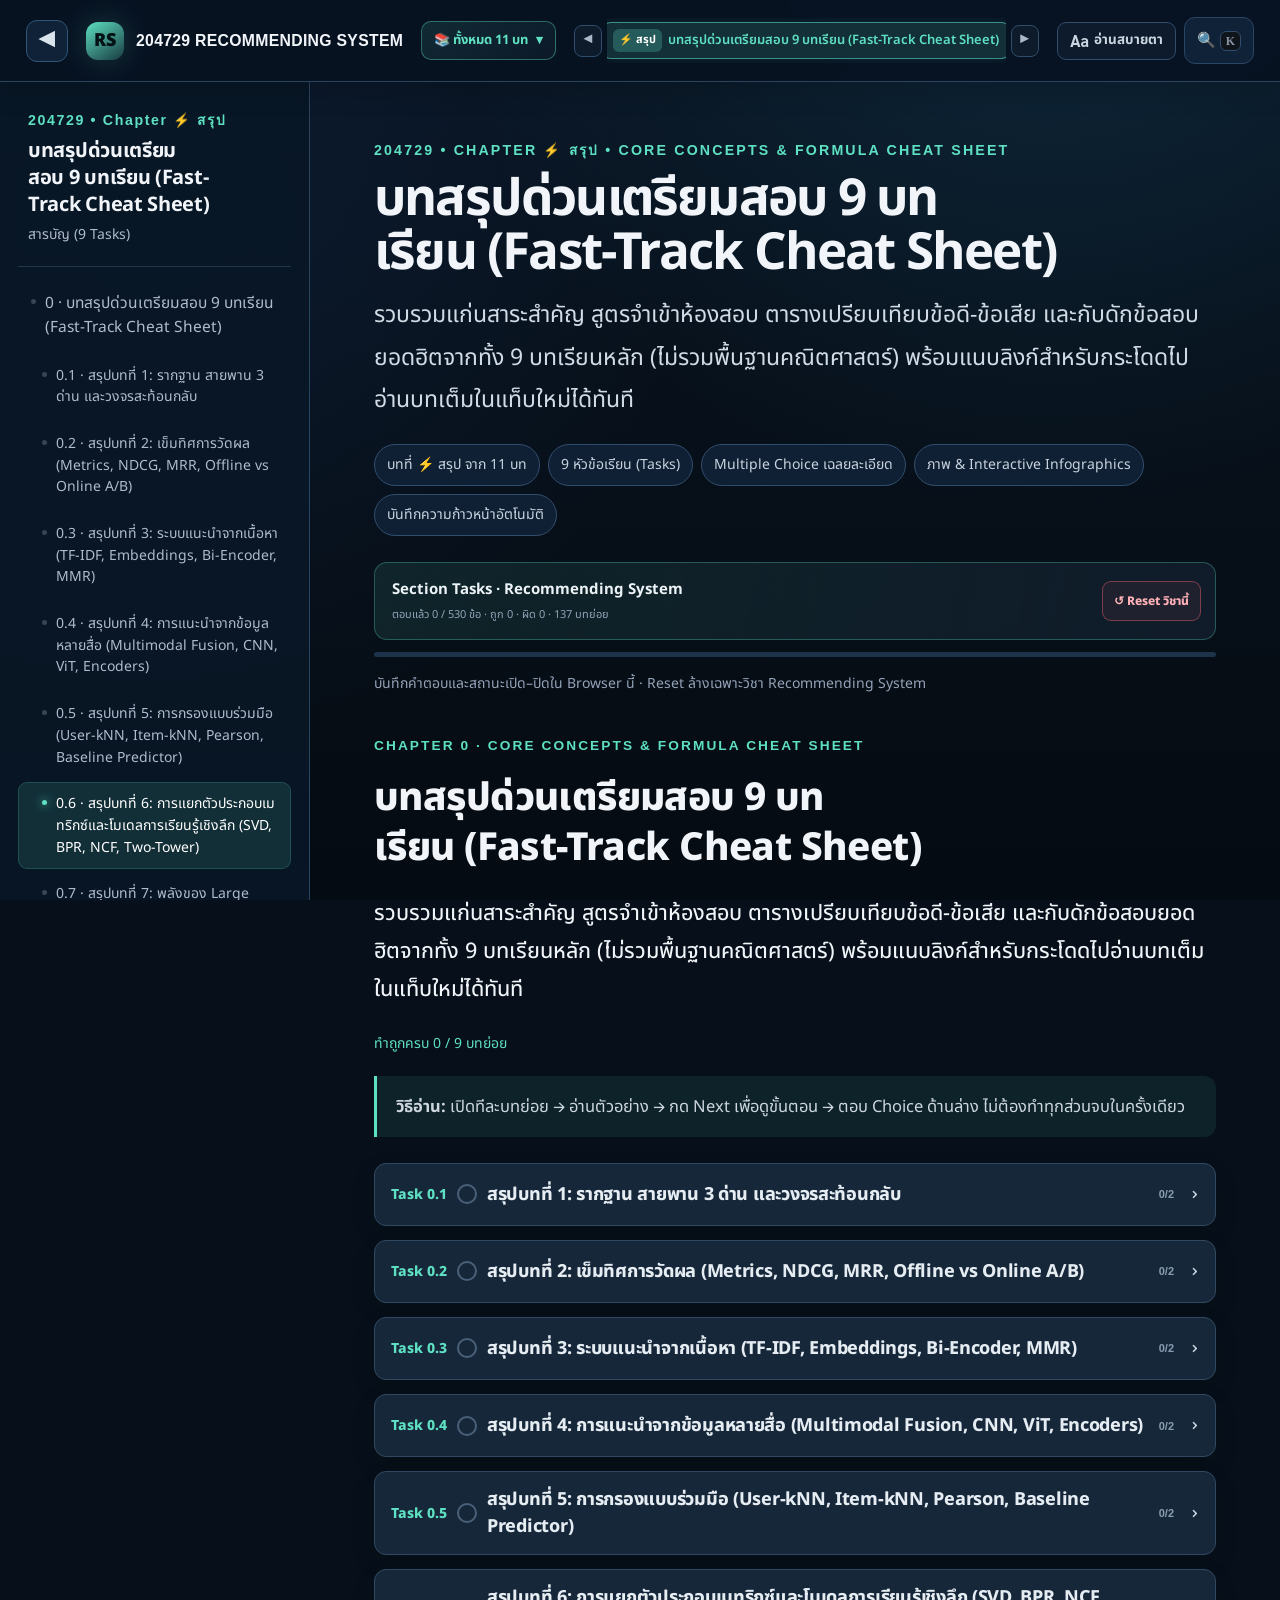
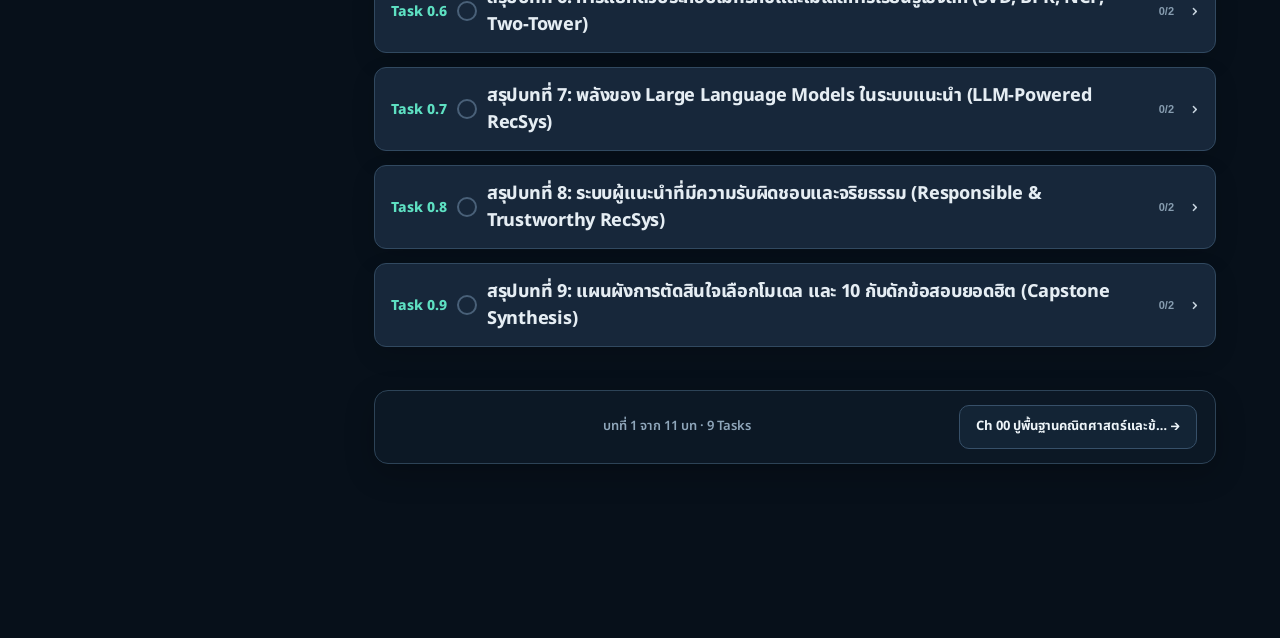
==== commit fb334ed6: "Add fast-track summary chapter before chapter 00 with deep links and quiz questions" ====
--- a/index.html
+++ b/index.html
@@ -1112,6 +1112,7 @@
 <aside aria-hidden="true" aria-labelledby="termTitle" class="term-modal" id="termModal" role="dialog"><article class="term-terminal"><header class="term-head"><div class="term-title-wrap"><span class="term-path">คำอธิบายแนวคิด</span><strong class="term-title" id="termTitle">Technical term</strong></div><button aria-label="ปิดคำอธิบายศัพท์" class="term-close" id="termClose" type="button">×</button></header><div class="term-body"><div class="term-article" id="termArticle"></div><p class="term-related" id="termRelated"></p><p class="term-hint">กด Esc, ปุ่ม × หรือคลิกพื้นที่นอกการ์ดเพื่อปิด</p></div></article></aside>
 <div aria-hidden="true" aria-labelledby="pdfTitle" aria-modal="true" class="pdf-modal" id="pdfModal" role="dialog"><article class="pdf-dialog"><header class="pdf-head"><div class="pdf-title-wrap"><span class="pdf-eyebrow">Section document</span><strong class="pdf-title" id="pdfTitle">เอกสารประกอบ</strong></div><div class="pdf-actions"><a class="pdf-external" id="pdfExternal" rel="noreferrer" target="_blank">เปิดแยก ↗</a><button aria-label="ปิดเอกสาร" class="pdf-close" id="pdfClose" type="button">×</button></div></header><div class="pdf-frame-wrap"><iframe class="pdf-frame" id="pdfFrame" loading="lazy" title="เอกสาร PDF ประกอบหัวข้อ"></iframe><p class="pdf-fallback">Browser นี้ไม่รองรับ PDF viewer กรุณากด “เปิดแยก”</p></div></article></div>
 
+<script src="public/js/recsys-summary.js"></script>
 <script src="public/js/recsys-foundations.js"></script>
 <script src="public/js/recsys-introduction.js"></script>
 <script src="public/js/recsys-metrics.js"></script>
@@ -1205,15 +1206,22 @@
 
 function buildTabs() {
   const chapters = (window.RECSYS_CHAPTERS || []).filter(c => c.lessons?.length);
-  const activeId = window.RECSYS_COURSE?.getActiveChapterId?.() || 'recsys-foundations';
+  const activeId = window.RECSYS_COURSE?.getActiveChapterId?.() || (chapters[0] ? chapters[0].id : 'recsys-summary');
+
+  // Update chapter dropdown button count dynamically
+  if (chapterMenuBtn) {
+    const span = chapterMenuBtn.querySelector('span:first-child');
+    if (span) span.textContent = '📚 ทั้งหมด ' + chapters.length + ' บท';
+  }
 
   // 1. Build tabs
   tabs.innerHTML = chapters.map(ch => {
     const isActive = ch.id === activeId;
     const cleanTitle = cleanChapterTitle(ch.title);
+    const badge = ch.badge || ('Ch ' + ch.number);
     return `
-      <button class="tab ${isActive ? 'active' : ''}" type="button" onclick="switchRecsysChapter('${ch.id}')" title="Chapter ${ch.number}: ${cleanTitle}">
-        <span class="tab-badge">Ch ${ch.number}</span>
+      <button class="tab ${isActive ? 'active' : ''}" type="button" onclick="switchRecsysChapter('${ch.id}')" title="${badge}: ${cleanTitle}">
+        <span class="tab-badge">${badge}</span>
         <span class="tab-text">${cleanTitle}</span>
       </button>
     `;
@@ -1224,9 +1232,10 @@
     chapterMenu.innerHTML = chapters.map(ch => {
       const isActive = ch.id === activeId;
       const cleanTitle = cleanChapterTitle(ch.title);
+      const badge = ch.badge || ('Ch ' + ch.number);
       return `
         <button class="chapter-option ${isActive ? 'active' : ''}" type="button" role="menuitem" onclick="switchRecsysChapter('${ch.id}')">
-          <span class="chapter-option-code">Ch ${ch.number}</span>
+          <span class="chapter-option-code">${badge}</span>
           <span class="chapter-option-title" title="${cleanTitle}">${cleanTitle}</span>
           <span class="chapter-option-tasks">${ch.lessons.length} tasks</span>
         </button>
@@ -1283,16 +1292,18 @@
   const s = subject('recsys');
   const activeChId = window.RECSYS_COURSE?.getActiveChapterId?.() || 'recsys-foundations';
   const ch = (window.RECSYS_CHAPTERS || []).find(c => c.id === activeChId);
-  const chNum = ch ? ch.number : '00';
+  const chNum = ch ? (ch.badge || ('Ch ' + ch.number)) : '00';
   const chTitle = ch ? cleanChapterTitle(ch.title) : 'Foundations';
   const chKicker = ch?.kicker || 'RECOMMENDING SYSTEM';
+  const allChapters = (window.RECSYS_CHAPTERS || []).filter(ch => ch.lessons?.length);
+  const totalChapters = allChapters.length || 11;
   const chLessons = ch ? ch.lessons.length : 0;
   hero.innerHTML = `
     <div class="eyebrow">204729 • CHAPTER ${chNum} • ${chKicker}</div>
     <h1>${ch?.title || s.title}</h1>
     <p class="thai">${ch?.description || s.thai}</p>
     <div class="hero-meta">
-      <span class="pill">บทที่ ${chNum} จาก 10 บท</span>
+      <span class="pill">บทที่ ${chNum} จาก ${totalChapters} บท</span>
       <span class="pill">${chLessons} หัวข้อเรียน (Tasks)</span>
       <span class="pill">Multiple Choice เฉลยละเอียด</span>
       <span class="pill">ภาพ &amp; Interactive Infographics</span>
@@ -1313,7 +1324,7 @@
 function buildSidebar(){
   const activeChId = window.RECSYS_COURSE?.getActiveChapterId?.() || 'recsys-foundations';
   const ch = (window.RECSYS_CHAPTERS || []).find(c => c.id === activeChId);
-  const chNum = ch ? ch.number : '00';
+  const chNum = ch ? (ch.badge || ('Ch ' + ch.number)) : '00';
   const chTitle = ch ? cleanChapterTitle(ch.title) : 'Recommending System';
   const chLessons = ch ? ch.lessons.length : 0;
   sideHead.innerHTML = `<div class="code">204729 • Chapter ${chNum}</div><h1>${chTitle}</h1><p>สารบัญ (${chLessons} Tasks)</p>`;
@@ -1801,9 +1812,42 @@
   installGlossaryTerms();
   const root = document.getElementById('subject-recsys');
   if (root) root.classList.add('active');
-  const activeId = window.RECSYS_COURSE?.getActiveChapterId?.() || 'recsys-foundations';
-  switchRecsysChapter(activeId);
-}
+
+  const chapters = (window.RECSYS_CHAPTERS || []).filter(c => c.lessons?.length);
+  const hashId = location.hash.slice(1);
+  let targetId = window.RECSYS_COURSE?.getActiveChapterId?.() || (chapters[0] ? chapters[0].id : 'recsys-summary');
+
+  if (hashId) {
+    const matchedCh = chapters.find(c => c.id === hashId || c.lessons?.some(l => l.id === hashId));
+    if (matchedCh) {
+      targetId = matchedCh.id;
+    }
+  }
+
+  switchRecsysChapter(targetId);
+
+  if (hashId) {
+    setTimeout(() => {
+      window.RECSYS_COURSE?.openLesson?.(hashId);
+    }, 120);
+  }
+}
+
+window.addEventListener('hashchange', () => {
+  const hashId = location.hash.slice(1);
+  if (hashId) {
+    const chapters = (window.RECSYS_CHAPTERS || []).filter(c => c.lessons?.length);
+    const matchedCh = chapters.find(c => c.id === hashId || c.lessons?.some(l => l.id === hashId));
+    if (matchedCh) {
+      if (window.RECSYS_COURSE?.getActiveChapterId?.() !== matchedCh.id) {
+        switchRecsysChapter(matchedCh.id);
+      }
+      setTimeout(() => {
+        window.RECSYS_COURSE?.openLesson?.(hashId);
+      }, 100);
+    }
+  }
+});
 
 init();
 </script>
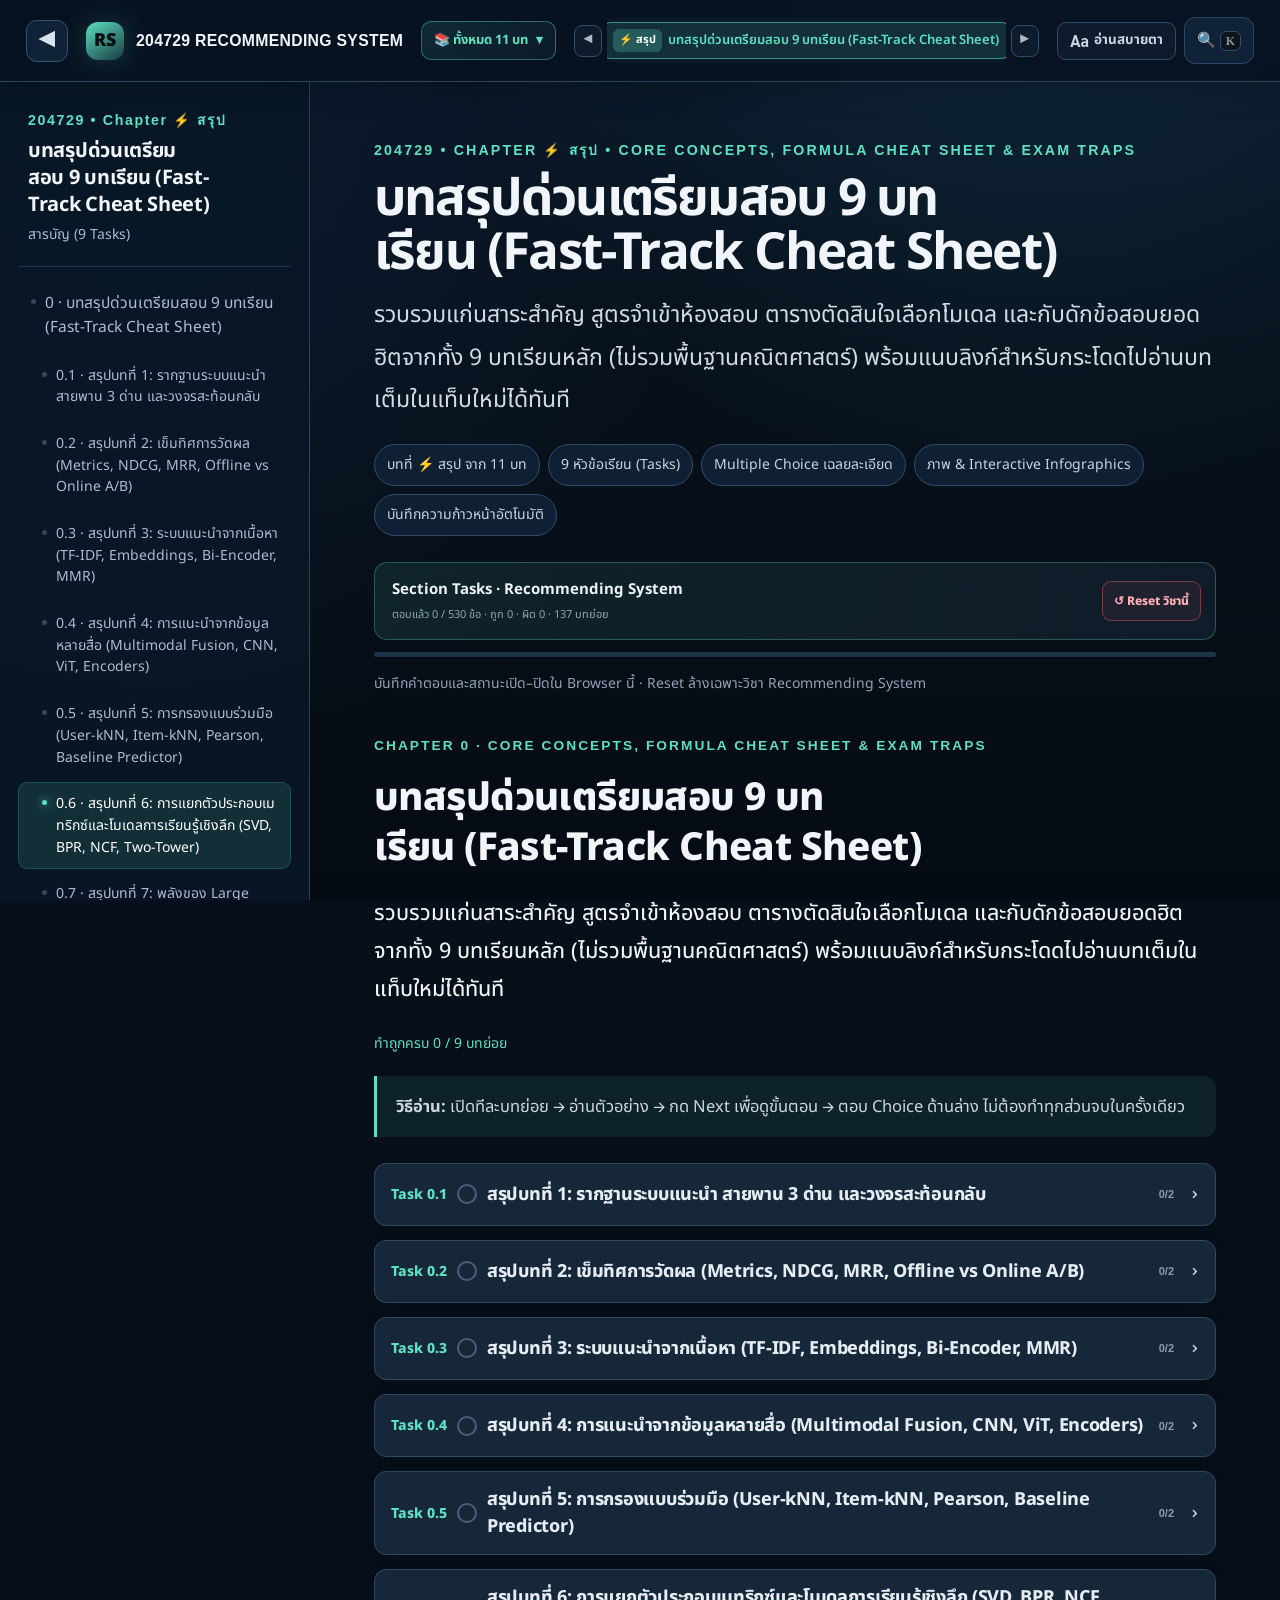
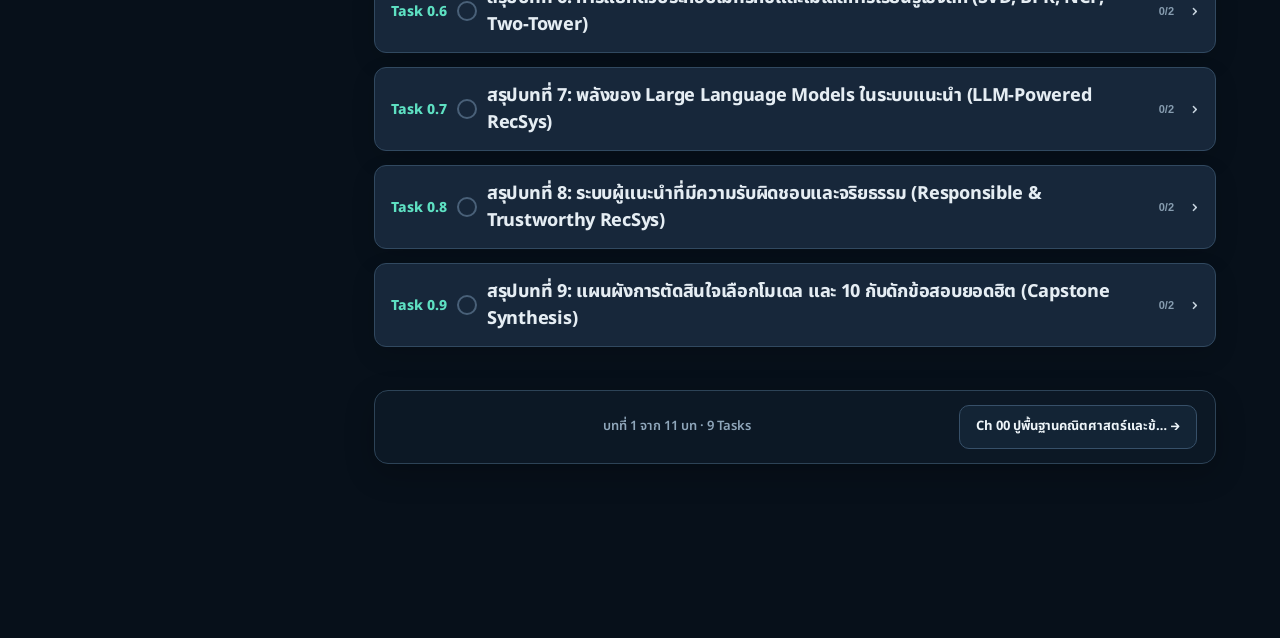
==== commit ebcf49b8: "Enhance Fast-Track Cheat Sheet with professional typesetting, offline formulas, and exam trap cards" ====
--- a/index.html
+++ b/index.html
@@ -1029,6 +1029,231 @@
 }
 [data-theme="light"] .recsys-img-caption {
   color: #334155 !important;
+}
+
+
+/* ==========================================================================
+   FAST-TRACK CHEAT SHEET DEDICATED STYLES
+   Professional typography, formula cards, decision tables & deep link buttons
+   ========================================================================== */
+.cs-card {
+  margin: 18px 0 24px;
+  border: 1px solid var(--line2);
+  background: var(--panel);
+  border-radius: 16px;
+  padding: 22px 24px;
+  box-shadow: 0 12px 32px rgba(0, 0, 0, 0.08);
+}
+.cs-header {
+  display: flex;
+  align-items: center;
+  justify-content: space-between;
+  gap: 12px;
+  margin-bottom: 16px;
+  padding-bottom: 12px;
+  border-bottom: 1px solid var(--line);
+  flex-wrap: wrap;
+}
+.cs-header h3 {
+  margin: 0;
+  font-size: 20px;
+  color: var(--text);
+  font-weight: 800;
+  display: flex;
+  align-items: center;
+  gap: 8px;
+}
+.cs-badge-pill {
+  display: inline-flex;
+  align-items: center;
+  gap: 4px;
+  padding: 4px 10px;
+  border-radius: 999px;
+  background: rgba(var(--accent-rgb), 0.15);
+  border: 1px solid rgba(var(--accent-rgb), 0.4);
+  color: var(--accent);
+  font-size: 12px;
+  font-weight: 750;
+  letter-spacing: 0.02em;
+}
+.cs-formula-card {
+  margin: 16px 0;
+  padding: 16px 20px;
+  border-radius: 12px;
+  background: var(--panel2);
+  border-left: 4px solid var(--accent);
+  border-top: 1px solid var(--line2);
+  border-right: 1px solid var(--line2);
+  border-bottom: 1px solid var(--line2);
+}
+.cs-formula-title {
+  font-size: 14px;
+  font-weight: 800;
+  color: var(--accent);
+  margin-bottom: 8px;
+  display: flex;
+  align-items: center;
+  gap: 6px;
+}
+.cs-formula-math {
+  font-family: "JetBrains Mono", Consolas, "SFMono-Regular", monospace;
+  font-size: 16px;
+  font-weight: 700;
+  color: var(--text);
+  background: rgba(0, 0, 0, 0.18);
+  padding: 10px 14px;
+  border-radius: 8px;
+  margin: 8px 0;
+  overflow-x: auto;
+  border: 1px solid var(--line);
+}
+.cs-formula-legend {
+  font-size: 13.5px;
+  color: var(--muted);
+  line-height: 1.6;
+  margin-top: 8px;
+}
+.cs-table-wrap {
+  overflow-x: auto;
+  margin: 16px 0;
+  border-radius: 12px;
+  border: 1px solid var(--line2);
+  background: var(--panel);
+}
+.cs-table {
+  width: 100%;
+  border-collapse: collapse;
+  font-size: 14.5px;
+  text-align: left;
+}
+.cs-table th {
+  background: var(--panel2);
+  padding: 12px 14px;
+  font-weight: 800;
+  color: var(--text);
+  border-bottom: 2px solid var(--line2);
+  white-space: nowrap;
+}
+.cs-table td {
+  padding: 11px 14px;
+  border-bottom: 1px solid var(--line);
+  color: var(--text);
+  vertical-align: top;
+  line-height: 1.6;
+}
+.cs-table tr:last-child td {
+  border-bottom: none;
+}
+.cs-table tr:hover td {
+  background: rgba(var(--accent-rgb), 0.04);
+}
+.cs-trap-box {
+  margin: 16px 0;
+  padding: 16px 18px;
+  border-radius: 12px;
+  background: rgba(255, 180, 87, 0.08);
+  border: 1px solid rgba(255, 180, 87, 0.32);
+}
+.cs-trap-title {
+  font-size: 15px;
+  font-weight: 800;
+  color: #ffb457;
+  margin-bottom: 8px;
+  display: flex;
+  align-items: center;
+  gap: 6px;
+}
+.cs-trap-box p, .cs-trap-box li {
+  font-size: 14.5px;
+  line-height: 1.65;
+  color: var(--text);
+  margin: 5px 0;
+}
+.cs-link-box {
+  margin: 18px 0 6px;
+  padding: 14px 18px;
+  border-radius: 12px;
+  background: rgba(var(--accent-rgb), 0.06);
+  border: 1px solid rgba(var(--accent-rgb), 0.28);
+  display: flex;
+  flex-direction: column;
+  gap: 10px;
+}
+.cs-link-title {
+  font-size: 14px;
+  font-weight: 750;
+  color: var(--accent);
+  display: flex;
+  align-items: center;
+  gap: 6px;
+}
+.cs-btn-row {
+  display: flex;
+  gap: 8px;
+  flex-wrap: wrap;
+}
+.cs-btn-link {
+  display: inline-flex;
+  align-items: center;
+  gap: 6px;
+  padding: 8px 14px;
+  border-radius: 8px;
+  font-size: 13px;
+  font-weight: 700;
+  text-decoration: none;
+  cursor: pointer;
+  transition: all 0.16s ease;
+  border: 1px solid var(--line2);
+  background: var(--panel2);
+  color: var(--text);
+}
+.cs-btn-link:hover {
+  border-color: var(--accent);
+  color: var(--accent);
+  transform: translateY(-1px);
+  box-shadow: 0 4px 12px rgba(0, 0, 0, 0.08);
+}
+.cs-btn-link.primary {
+  background: rgba(var(--accent-rgb), 0.15);
+  border-color: rgba(var(--accent-rgb), 0.45);
+  color: var(--accent);
+}
+.cs-btn-link.primary:hover {
+  background: var(--accent);
+  color: #050608;
+}
+
+/* Sepia & Light overrides for Fast-Track elements */
+[data-theme="sepia"] .cs-formula-math {
+  background: #f4eedf !important;
+  color: #26211c !important;
+  border-color: #d8cebc !important;
+}
+[data-theme="sepia"] .cs-trap-box {
+  background: rgba(180, 83, 9, 0.08) !important;
+  border-color: rgba(180, 83, 9, 0.3) !important;
+}
+[data-theme="sepia"] .cs-trap-title {
+  color: #b45309 !important;
+}
+[data-theme="sepia"] .cs-btn-link.primary:hover {
+  color: #ffffff !important;
+}
+
+[data-theme="light"] .cs-formula-math {
+  background: #f1f5f9 !important;
+  color: #0f172a !important;
+  border-color: #e2e8f0 !important;
+}
+[data-theme="light"] .cs-trap-box {
+  background: rgba(217, 119, 6, 0.08) !important;
+  border-color: rgba(217, 119, 6, 0.3) !important;
+}
+[data-theme="light"] .cs-trap-title {
+  color: #b45309 !important;
+}
+[data-theme="light"] .cs-btn-link.primary:hover {
+  color: #ffffff !important;
 }
 
 </style>
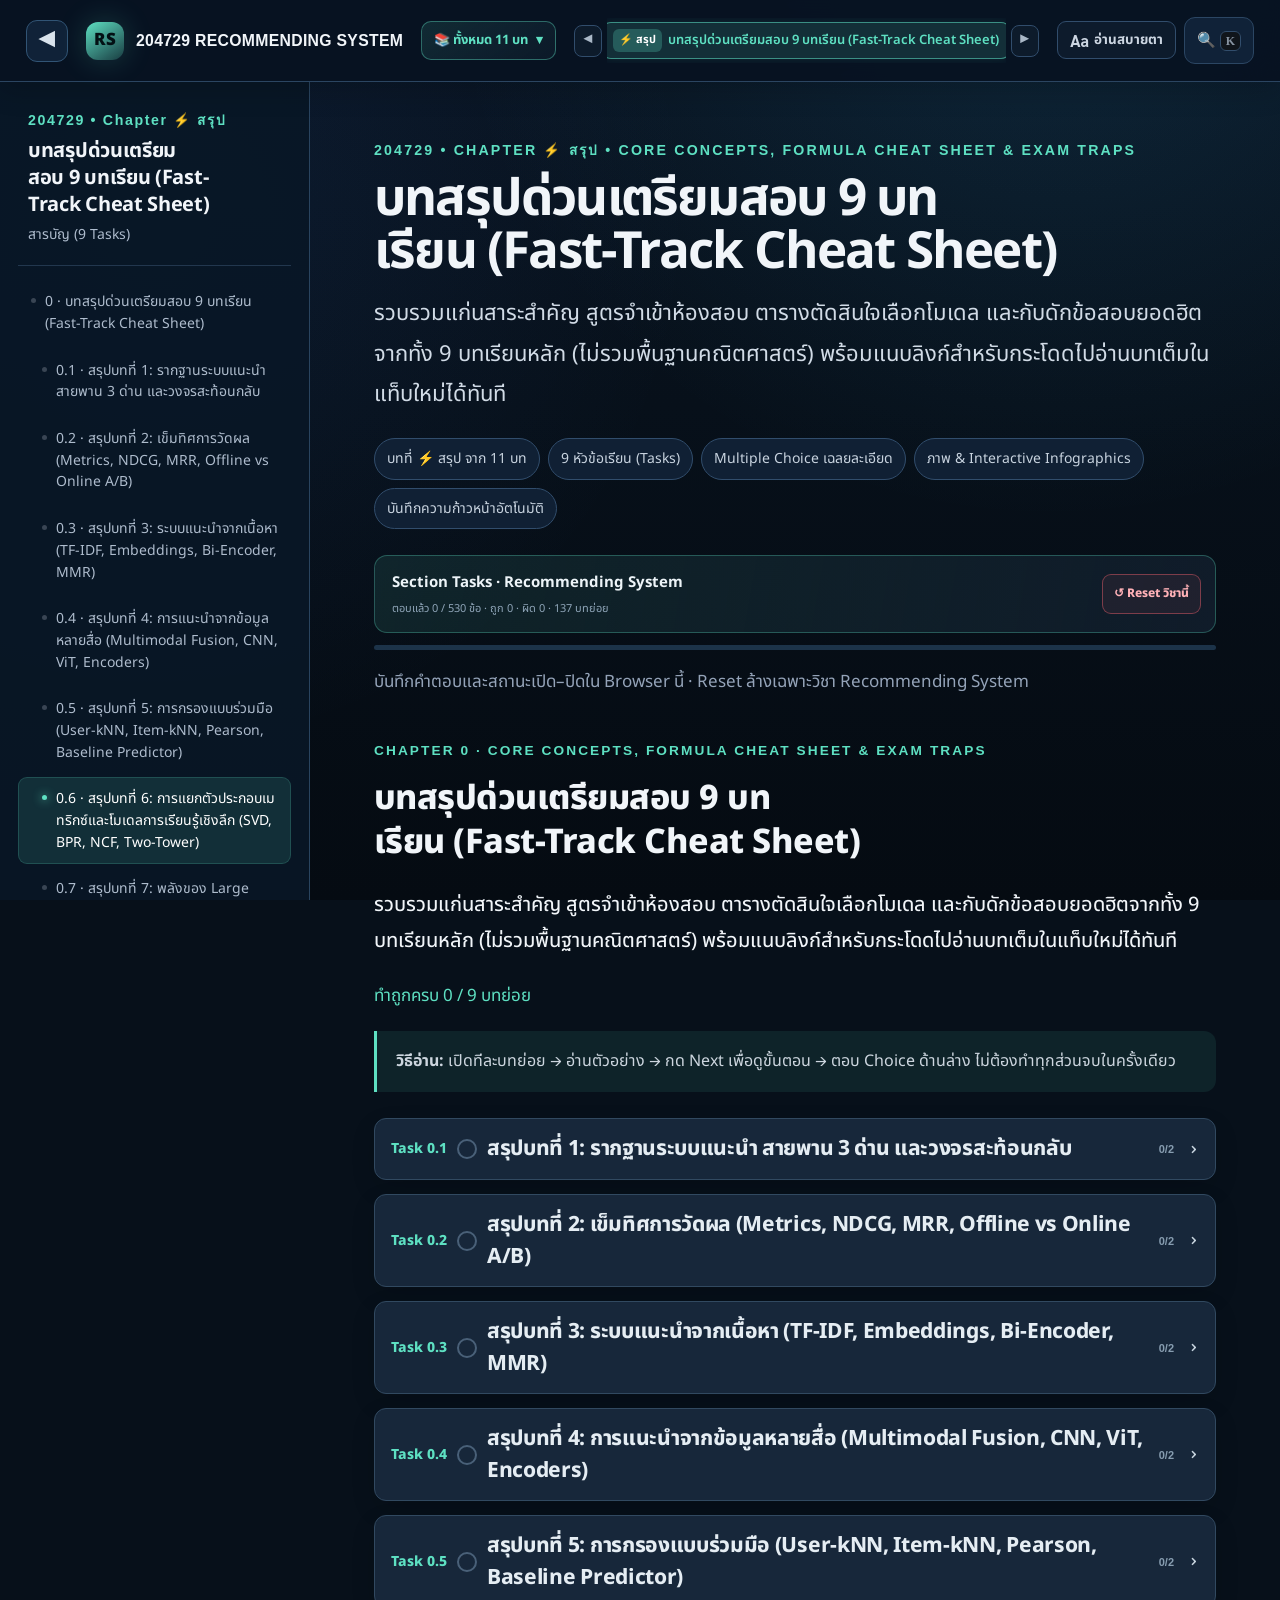
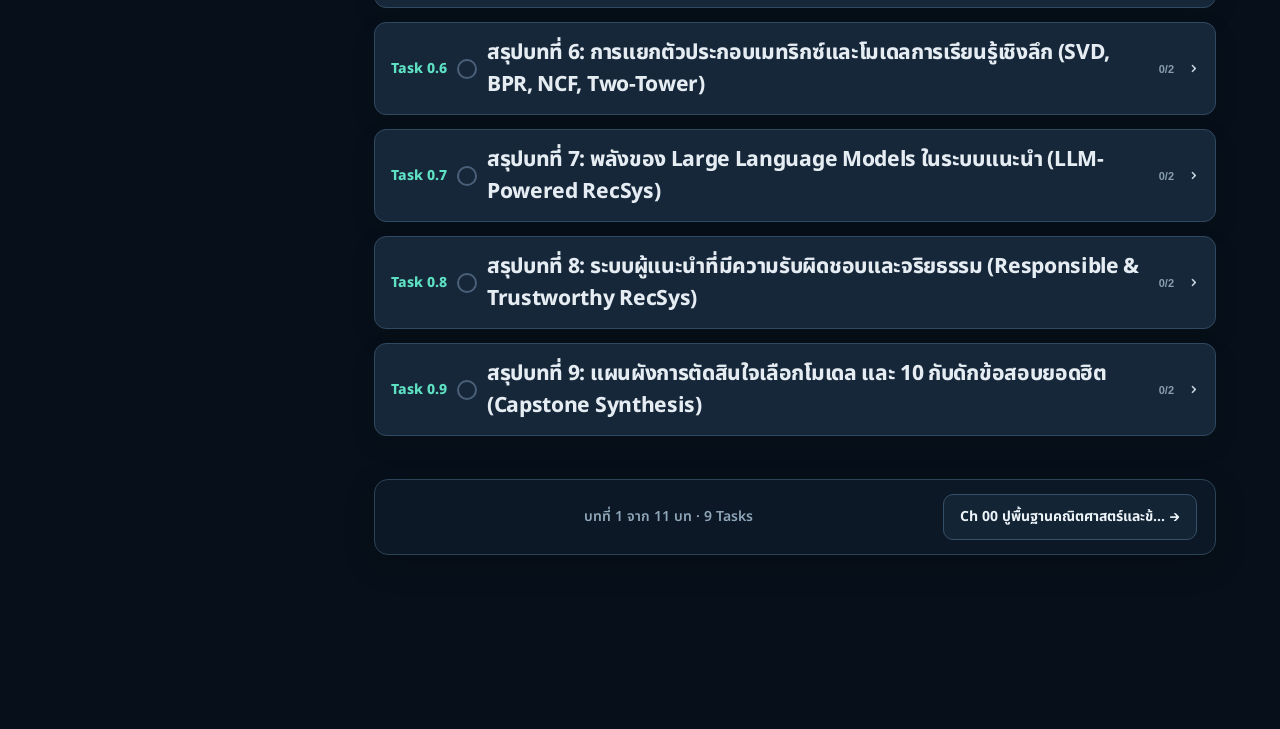
==== commit 43928e63: "Update font size controls to scale entire content proportionally with เล็ก/กลาง/ใหญ่/ใหญ่มาก labels" ====
--- a/index.html
+++ b/index.html
@@ -1256,6 +1256,220 @@
   color: #ffffff !important;
 }
 
+
+/* ==========================================================================
+   GLOBAL CONTENT FONT-SIZE SCALING SYSTEM
+   Proportionally scales all text in content, headings, tables, formulas,
+   cards, quizzes, and sidebars when user selects เล็ก / กลาง / ใหญ่ / ใหญ่มาก
+   ========================================================================== */
+
+/* 1. เล็ก (Small - กะทัดรัด) */
+html[data-font-size="sm"] {
+  --fs-body: 15px;
+  --fs-lead: 17.5px;
+  --fs-h1: clamp(28px, 3.2vw, 44px);
+  --fs-h2: 28px;
+  --fs-h3: 18px;
+  --fs-h4: 15.5px;
+  --fs-card: 14px;
+  --fs-table: 13.5px;
+  --fs-quiz-q: 16px;
+  --fs-choice: 14.5px;
+  --fs-explain: 14px;
+  --fs-formula: 13.5px;
+  --fs-meta: 12.5px;
+  --fs-sub: 11.5px;
+  --lh-body: 1.72;
+}
+
+/* 2. กลาง (Medium - มาตรฐาน) [DEFAULT] */
+html[data-font-size="md"],
+html:not([data-font-size]) {
+  --fs-body: 17px;
+  --fs-lead: 20px;
+  --fs-h1: clamp(32px, 4vw, 54px);
+  --fs-h2: 34px;
+  --fs-h3: 21px;
+  --fs-h4: 18px;
+  --fs-card: 16px;
+  --fs-table: 15px;
+  --fs-quiz-q: 18px;
+  --fs-choice: 16px;
+  --fs-explain: 15.5px;
+  --fs-formula: 15px;
+  --fs-meta: 14px;
+  --fs-sub: 12.5px;
+  --lh-body: 1.82;
+}
+
+/* 3. ใหญ่ (Large - อ่านสบาย) */
+html[data-font-size="lg"] {
+  --fs-body: 20px;
+  --fs-lead: 23.5px;
+  --fs-h1: clamp(36px, 4.5vw, 60px);
+  --fs-h2: 38px;
+  --fs-h3: 24px;
+  --fs-h4: 21px;
+  --fs-card: 18.5px;
+  --fs-table: 17.5px;
+  --fs-quiz-q: 21px;
+  --fs-choice: 18.5px;
+  --fs-explain: 18px;
+  --fs-formula: 17px;
+  --fs-meta: 16px;
+  --fs-sub: 14px;
+  --lh-body: 1.85;
+}
+
+/* 4. ใหญ่มาก (Extra Large - ตัวโตชัดเจน) */
+html[data-font-size="xl"] {
+  --fs-body: 23px;
+  --fs-lead: 27px;
+  --fs-h1: clamp(40px, 5vw, 66px);
+  --fs-h2: 43px;
+  --fs-h3: 27px;
+  --fs-h4: 24px;
+  --fs-card: 21px;
+  --fs-table: 20px;
+  --fs-quiz-q: 24px;
+  --fs-choice: 21px;
+  --fs-explain: 20.5px;
+  --fs-formula: 19px;
+  --fs-meta: 18px;
+  --fs-sub: 15.5px;
+  --lh-body: 1.88;
+}
+
+/* Base Body Application */
+html[data-font-size] body {
+  font-size: var(--fs-body) !important;
+  line-height: var(--lh-body) !important;
+}
+
+/* Paragraphs & Core Prose across ALL sections */
+html[data-font-size] .content p,
+html[data-font-size] .content li,
+html[data-font-size] .section-task-body p,
+html[data-font-size] .section-task-body li,
+html[data-font-size] .callout p,
+html[data-font-size] .callout li,
+html[data-font-size] .numbered li,
+html[data-font-size] .term-article p,
+html[data-font-size] .cs-card p,
+html[data-font-size] .cs-card li,
+html[data-font-size] .cs-trap-box p,
+html[data-font-size] .cs-trap-box li,
+html[data-font-size] .easy-explain p,
+html[data-font-size] .easy-explain li,
+html[data-font-size] .easy-explain .example {
+  font-size: var(--fs-body) !important;
+  line-height: var(--lh-body) !important;
+}
+
+/* Lead text & hero subtitle */
+html[data-font-size] .lead,
+html[data-font-size] .content .lead {
+  font-size: var(--fs-lead) !important;
+  line-height: var(--lh-body) !important;
+}
+html[data-font-size] .hero .thai {
+  font-size: calc(var(--fs-lead) * 1.1) !important;
+}
+
+/* Headings */
+html[data-font-size] .hero h1,
+html[data-font-size] .content h1 {
+  font-size: var(--fs-h1) !important;
+}
+html[data-font-size] .content h2 {
+  font-size: var(--fs-h2) !important;
+}
+html[data-font-size] .content h3,
+html[data-font-size] .card h3,
+html[data-font-size] .easy-explain h3,
+html[data-font-size] .compare h3,
+html[data-font-size] .cs-header h3 {
+  font-size: var(--fs-h3) !important;
+}
+html[data-font-size] .section-questions-title,
+html[data-font-size] .cs-trap-title,
+html[data-font-size] .cs-link-title,
+html[data-font-size] .section-task-title {
+  font-size: var(--fs-h4) !important;
+}
+
+/* Cards, Tables, Figures & Callouts */
+html[data-font-size] .card p,
+html[data-font-size] .card ul,
+html[data-font-size] .card li,
+html[data-font-size] table,
+html[data-font-size] th,
+html[data-font-size] td,
+html[data-font-size] .cs-table,
+html[data-font-size] .cs-table th,
+html[data-font-size] .cs-table td,
+html[data-font-size] .callout,
+html[data-font-size] .compare p,
+html[data-font-size] .stepper b,
+html[data-font-size] .flash-grid span,
+html[data-font-size] .edu-figure figcaption {
+  font-size: var(--fs-card) !important;
+}
+
+/* Quiz & Practice Questions & Choices */
+html[data-font-size] .quiz-q,
+html[data-font-size] .section-question-prompt {
+  font-size: var(--fs-quiz-q) !important;
+  line-height: var(--lh-body) !important;
+}
+html[data-font-size] .choice,
+html[data-font-size] .choice span {
+  font-size: var(--fs-choice) !important;
+}
+html[data-font-size] .explain,
+html[data-font-size] .answer-summary,
+html[data-font-size] .section-answer-feedback,
+html[data-font-size] .practice-note {
+  font-size: var(--fs-explain) !important;
+  line-height: var(--lh-body) !important;
+}
+
+/* Formulas, Code & Technical terms */
+html[data-font-size] .cs-formula-math,
+html[data-font-size] .formula,
+html[data-font-size] pre,
+html[data-font-size] code,
+html[data-font-size] .section-answer-input {
+  font-size: var(--fs-formula) !important;
+}
+
+/* Secondary Meta, Links & Toolbars */
+html[data-font-size] .side-link,
+html[data-font-size] .cs-btn-link,
+html[data-font-size] .rs-nav-btn,
+html[data-font-size] .rs-nav-indicator,
+html[data-font-size] .term-related,
+html[data-font-size] .term-hint,
+html[data-font-size] .cs-formula-legend,
+html[data-font-size] .stepper small,
+html[data-font-size] .chips span {
+  font-size: var(--fs-meta) !important;
+}
+
+/* Keep reader settings popup controls stable in size */
+.reader-popover {
+  font-size: 13px !important;
+}
+.reader-popover .reader-section-title {
+  font-size: 12px !important;
+}
+.reader-popover .reader-opt-btn span {
+  font-size: 13px !important;
+}
+.reader-popover .reader-opt-btn small {
+  font-size: 11px !important;
+}
+
 </style>
 </head>
 <body>
@@ -1306,12 +1520,12 @@
         </div>
       </div>
       <div>
-        <div class="reader-section-title">ขนาดตัวอักษร (Font Size)</div>
+        <div class="reader-section-title">ขนาดตัวอักษรเนื้อหา (Font Size)</div>
         <div class="reader-options-row" id="fontSizeOptions">
-          <button class="reader-opt-btn" data-size-val="sm"><span>16px</span><small>กะทัดรัด</small></button>
-          <button class="reader-opt-btn" data-size-val="md"><span>18px</span><small>มาตรฐาน</small></button>
-          <button class="reader-opt-btn" data-size-val="lg"><span>20px</span><small>ใหญ่สบาย</small></button>
-          <button class="reader-opt-btn" data-size-val="xl"><span>22px</span><small>ใหญ่พิเศษ</small></button>
+          <button class="reader-opt-btn" data-size-val="sm"><span>เล็ก</span><small>กะทัดรัด</small></button>
+          <button class="reader-opt-btn" data-size-val="md"><span>กลาง</span><small>มาตรฐาน</small></button>
+          <button class="reader-opt-btn" data-size-val="lg"><span>ใหญ่</span><small>อ่านสบาย</small></button>
+          <button class="reader-opt-btn" data-size-val="xl"><span>ใหญ่มาก</span><small>ตัวโตชัดเจน</small></button>
         </div>
       </div>
       <div>
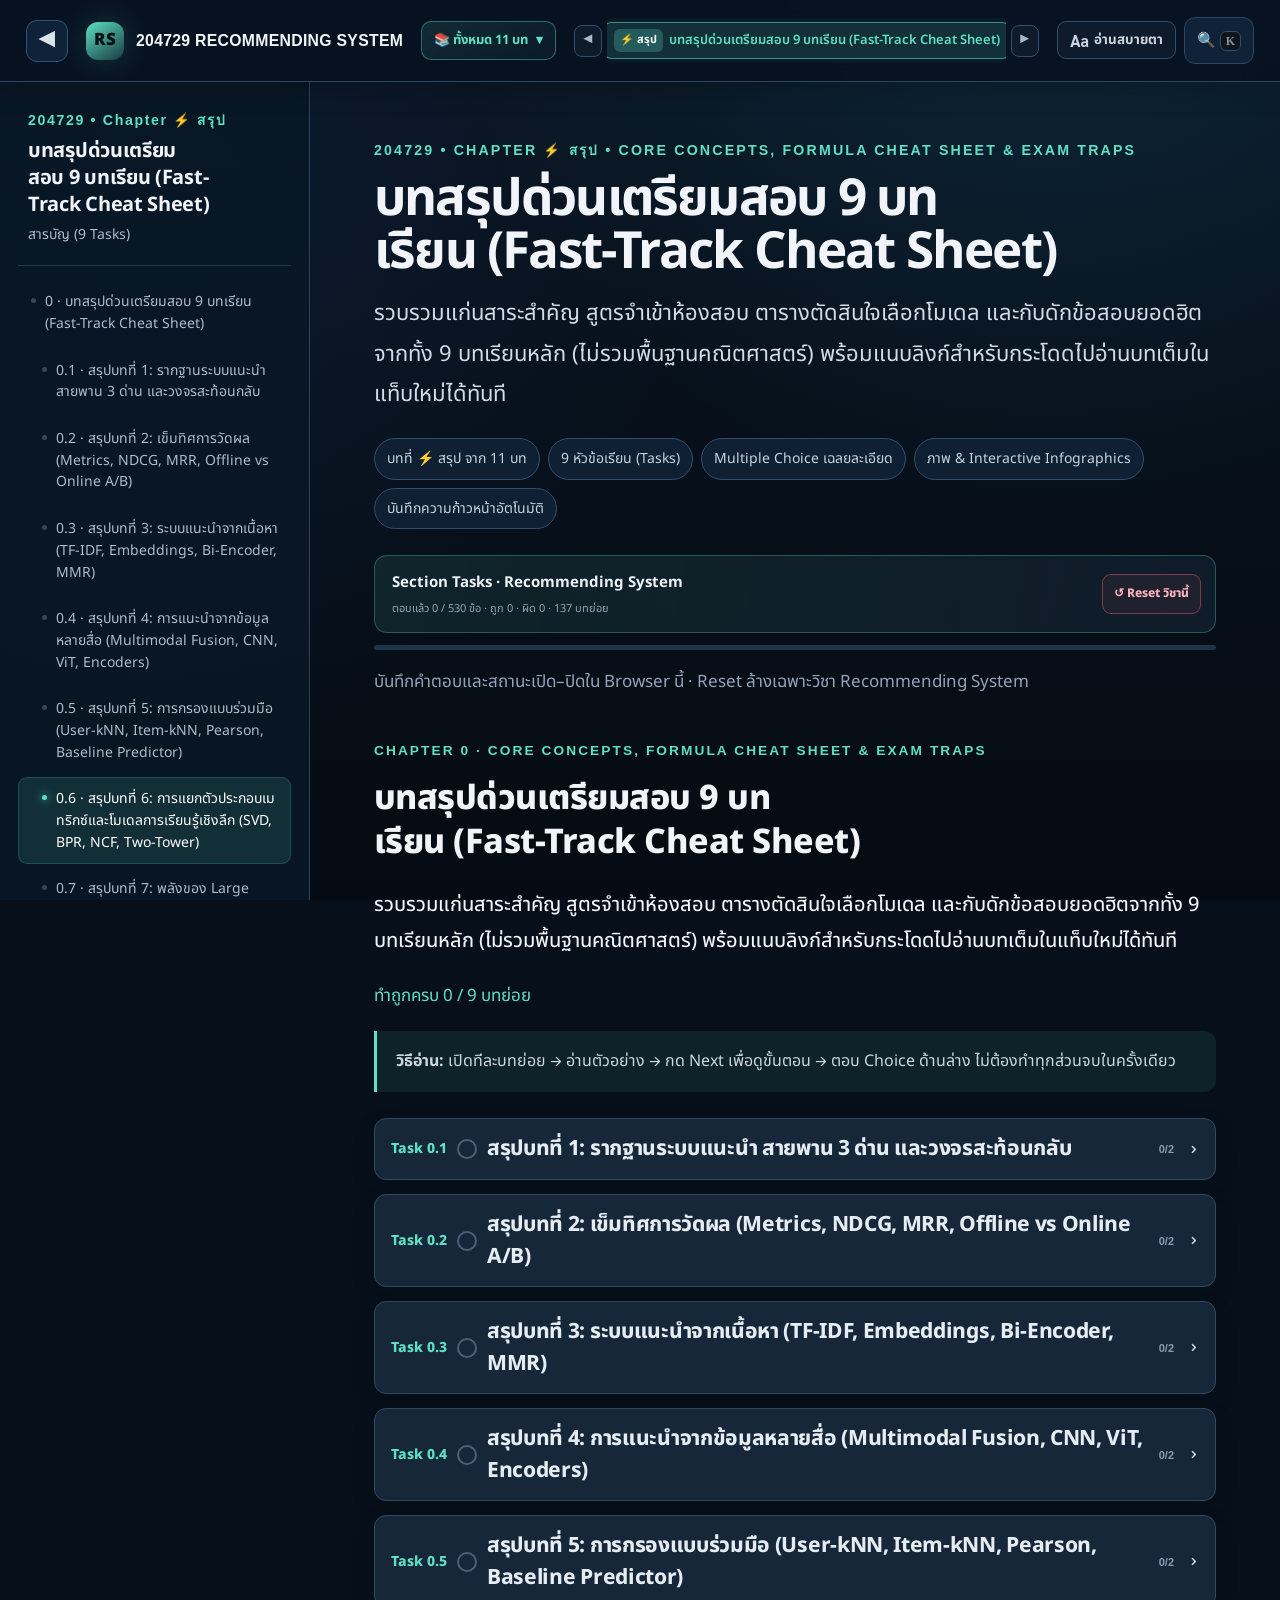
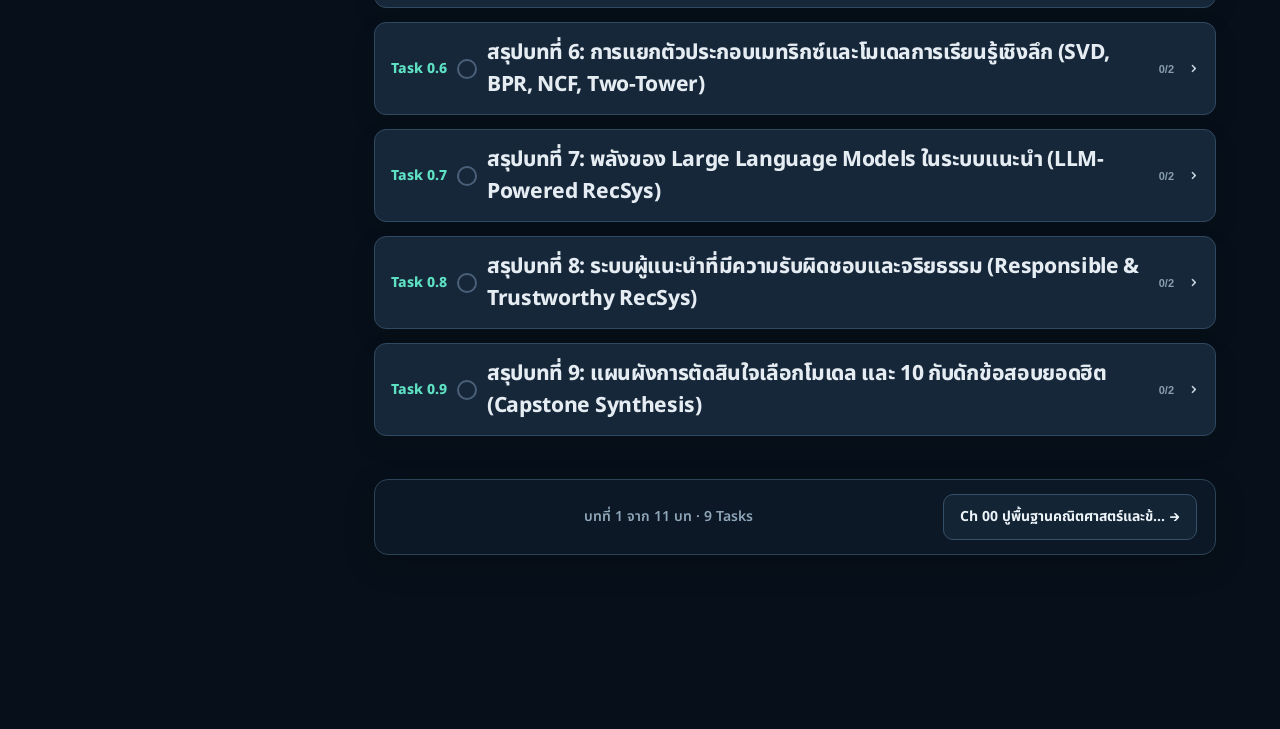
==== commit 450d1069: "Redesign Slate theme to AI Chatbot Dark (ChatGPT/Gemini/Claude) with obsidian black background" ====
--- a/index.html
+++ b/index.html
@@ -1029,6 +1029,497 @@
 }
 [data-theme="light"] .recsys-img-caption {
   color: #334155 !important;
+}
+
+
+
+/* ==========================================================================
+   3. SLATE MODE ADAPTATIONS (AI CHATBOT OBSIDIAN/BLACK - ChatGPT / Gemini / Claude)
+   Comfortable, eye-friendly, deep charcoal black background & balanced contrast
+   ========================================================================== */
+[data-theme="slate"] {
+  --bg: #111215 !important;
+  --panel: #18191d !important;
+  --panel2: #1e1f25 !important;
+  --line: #292a31 !important;
+  --line2: #373842 !important;
+  --text: #f3f4f6 !important;
+  --muted: #9ca3af !important;
+}
+
+[data-theme="slate"] html,
+[data-theme="slate"] body {
+  background: radial-gradient(circle at 80% -10%, rgba(94, 224, 194, 0.05), transparent 30rem),
+              linear-gradient(180deg, #141518 0%, #111215 45%, #0d0e11 100%) !important;
+  color: #f3f4f6 !important;
+}
+
+[data-theme="slate"] .topbar {
+  background: rgba(18, 19, 23, 0.95) !important;
+  border-bottom: 1px solid #27282f !important;
+  box-shadow: 0 4px 20px rgba(0, 0, 0, 0.35) !important;
+}
+[data-theme="slate"] .brand b {
+  color: #f3f4f6 !important;
+}
+[data-theme="slate"] .brand small {
+  color: #9ca3af !important;
+}
+[data-theme="slate"] .brand-mark {
+  background: linear-gradient(145deg, #5ee0c2, rgba(94, 224, 194, 0.2)) !important;
+  color: #031014 !important;
+  box-shadow: 0 0 20px rgba(94, 224, 194, 0.25) !important;
+}
+[data-theme="slate"] .nav-toggle,
+[data-theme="slate"] .icon-btn,
+[data-theme="slate"] .search-trigger {
+  background: #17181c !important;
+  border-color: #292a31 !important;
+  color: #9ca3af !important;
+}
+[data-theme="slate"] .nav-toggle:hover,
+[data-theme="slate"] .icon-btn:hover,
+[data-theme="slate"] .search-trigger:hover {
+  background: #202127 !important;
+  border-color: #383944 !important;
+  color: #f3f4f6 !important;
+}
+[data-theme="slate"] .chapter-menu-btn {
+  background: #17181c !important;
+  border-color: #292a31 !important;
+  color: #e5e7eb !important;
+}
+[data-theme="slate"] .chapter-menu-btn:hover {
+  background: #202127 !important;
+  border-color: #5ee0c2 !important;
+  color: #ffffff !important;
+}
+[data-theme="slate"] .chapter-dropdown {
+  background: #17181c !important;
+  border-color: #2e2f38 !important;
+  box-shadow: 0 20px 60px rgba(0, 0, 0, 0.6) !important;
+}
+[data-theme="slate"] .chapter-option {
+  color: #d1d5db !important;
+}
+[data-theme="slate"] .chapter-option:hover {
+  background: #22232a !important;
+  color: #ffffff !important;
+}
+[data-theme="slate"] .chapter-option.active {
+  background: rgba(94, 224, 194, 0.12) !important;
+  border-color: rgba(94, 224, 194, 0.3) !important;
+  color: #ffffff !important;
+}
+[data-theme="slate"] .tabs-scroll-btn {
+  background: #17181c !important;
+  border-color: #292a31 !important;
+  color: #9ca3af !important;
+}
+[data-theme="slate"] .tabs-scroll-btn:hover {
+  background: #22232a !important;
+  color: #ffffff !important;
+}
+[data-theme="slate"] .tab {
+  color: #9ca3af !important;
+}
+[data-theme="slate"] .tab:hover {
+  background: #1e1f25 !important;
+  color: #f3f4f6 !important;
+}
+[data-theme="slate"] .tab.active {
+  background: rgba(94, 224, 194, 0.12) !important;
+  border-color: rgba(94, 224, 194, 0.35) !important;
+  color: #ffffff !important;
+}
+[data-theme="slate"] .tab .tab-badge {
+  background: #202127 !important;
+  color: #9ca3af !important;
+  border-color: #2e2f38 !important;
+}
+[data-theme="slate"] .tab.active .tab-badge {
+  background: #5ee0c2 !important;
+  color: #031014 !important;
+}
+
+/* Sidebar */
+[data-theme="slate"] .sidebar {
+  background: rgba(16, 17, 20, 0.96) !important;
+  border-right-color: #26272e !important;
+}
+[data-theme="slate"] .side-head {
+  border-bottom-color: #26272e !important;
+}
+[data-theme="slate"] .side-head h1 {
+  color: #f3f4f6 !important;
+}
+[data-theme="slate"] .side-head p {
+  color: #9ca3af !important;
+}
+[data-theme="slate"] .side-link {
+  color: #9ca3af !important;
+}
+[data-theme="slate"] .side-link:hover {
+  background: #1e1f25 !important;
+  color: #f3f4f6 !important;
+}
+[data-theme="slate"] .side-link.active {
+  background: rgba(94, 224, 194, 0.12) !important;
+  border-color: rgba(94, 224, 194, 0.25) !important;
+  color: #ffffff !important;
+}
+
+/* Content, Cards & Panels */
+[data-theme="slate"] .hero h1,
+[data-theme="slate"] .content h1,
+[data-theme="slate"] .content h2,
+[data-theme="slate"] .content h3 {
+  color: #f3f4f6 !important;
+}
+[data-theme="slate"] .content p,
+[data-theme="slate"] .content li {
+  color: #d1d5db !important;
+}
+[data-theme="slate"] .subject-content section {
+  border-top-color: #26272e !important;
+}
+[data-theme="slate"] .card,
+[data-theme="slate"] .cs-card {
+  background: #18191d !important;
+  border-color: #2b2c34 !important;
+  box-shadow: 0 8px 24px rgba(0, 0, 0, 0.25) !important;
+}
+[data-theme="slate"] .cs-header {
+  border-bottom-color: #282931 !important;
+}
+[data-theme="slate"] .cs-header h3 {
+  color: #f3f4f6 !important;
+}
+[data-theme="slate"] .easy-explain {
+  background: #17181c !important;
+  border-color: #2d2e37 !important;
+}
+[data-theme="slate"] .easy-explain h3 {
+  color: #f3f4f6 !important;
+}
+[data-theme="slate"] .easy-explain p,
+[data-theme="slate"] .easy-explain li {
+  color: #d1d5db !important;
+}
+[data-theme="slate"] .easy-explain .example {
+  background: #121316 !important;
+  border-color: #282930 !important;
+  color: #e5e7eb !important;
+}
+[data-theme="slate"] .audit-panel {
+  background: #17181c !important;
+  border-color: #292a32 !important;
+}
+[data-theme="slate"] .audit-grid div {
+  background: #121316 !important;
+  border-color: #26272e !important;
+}
+
+/* Tables */
+[data-theme="slate"] table,
+[data-theme="slate"] .cs-table {
+  background: #131417 !important;
+  border-color: #282930 !important;
+}
+[data-theme="slate"] th,
+[data-theme="slate"] .cs-table th {
+  background: #1b1c21 !important;
+  color: #f3f4f6 !important;
+  border-bottom-color: #282930 !important;
+}
+[data-theme="slate"] td,
+[data-theme="slate"] .cs-table td {
+  color: #d1d5db !important;
+  border-bottom-color: #24252c !important;
+}
+[data-theme="slate"] td + td,
+[data-theme="slate"] th + th,
+[data-theme="slate"] .cs-table th + th,
+[data-theme="slate"] .cs-table td + td {
+  border-left-color: #24252c !important;
+}
+[data-theme="slate"] tbody tr:hover,
+[data-theme="slate"] .cs-table tbody tr:hover {
+  background: #191a1f !important;
+}
+
+/* Grids, Lists, Callouts */
+[data-theme="slate"] .stepper > div,
+[data-theme="slate"] .flash-grid > div,
+[data-theme="slate"] .compare > div {
+  background: #18191d !important;
+  border-color: #2b2c34 !important;
+}
+[data-theme="slate"] .flow span,
+[data-theme="slate"] .process-line span {
+  background: #1c1d22 !important;
+  border-color: #2f3037 !important;
+  color: #e5e7eb !important;
+}
+[data-theme="slate"] .layer-stack {
+  border-color: #2b2c34 !important;
+}
+[data-theme="slate"] .layer-stack > div {
+  background: #16171b !important;
+  border-bottom-color: #27282e !important;
+}
+[data-theme="slate"] .numbered li {
+  background: #18191d !important;
+  border-color: #2b2c34 !important;
+  color: #d1d5db !important;
+}
+[data-theme="slate"] .chips span {
+  background: #1f2026 !important;
+  border-color: #2f303a !important;
+  color: #d1d5db !important;
+}
+[data-theme="slate"] .callout {
+  background: rgba(94, 224, 194, 0.06) !important;
+  border-left-color: #5ee0c2 !important;
+  color: #d1d5db !important;
+}
+[data-theme="slate"] .callout.warn {
+  background: rgba(251, 191, 36, 0.07) !important;
+  border-left-color: #fbbf24 !important;
+}
+[data-theme="slate"] .callout.exam {
+  background: rgba(52, 211, 153, 0.07) !important;
+  border-left-color: #34d399 !important;
+}
+
+/* Formulas, Code & Traps */
+[data-theme="slate"] pre,
+[data-theme="slate"] code,
+[data-theme="slate"] .formula,
+[data-theme="slate"] .cs-formula-math {
+  background: #0d0e11 !important;
+  border-color: #26272e !important;
+  color: #e5e7eb !important;
+}
+[data-theme="slate"] .cs-formula-card {
+  background: #15161a !important;
+  border-color: #282931 !important;
+}
+[data-theme="slate"] .cs-trap-box {
+  background: rgba(245, 158, 11, 0.08) !important;
+  border-color: rgba(245, 158, 11, 0.28) !important;
+}
+[data-theme="slate"] .cs-trap-title {
+  color: #fbbf24 !important;
+}
+[data-theme="slate"] .cs-link-box {
+  background: rgba(94, 224, 194, 0.06) !important;
+  border-color: rgba(94, 224, 194, 0.2) !important;
+}
+[data-theme="slate"] .cs-btn-link {
+  background: #1e1f25 !important;
+  border-color: #2f313a !important;
+  color: #d1d5db !important;
+}
+[data-theme="slate"] .cs-btn-link:hover {
+  background: #25262e !important;
+  border-color: #5ee0c2 !important;
+  color: #5ee0c2 !important;
+}
+[data-theme="slate"] .cs-btn-link.primary {
+  background: rgba(94, 224, 194, 0.16) !important;
+  border-color: rgba(94, 224, 194, 0.4) !important;
+  color: #5ee0c2 !important;
+}
+[data-theme="slate"] .cs-btn-link.primary:hover {
+  background: #5ee0c2 !important;
+  color: #0d0e11 !important;
+}
+
+/* Quizzes & Practice */
+[data-theme="slate"] .quiz-card {
+  background: #17181c !important;
+  border-color: #2b2c34 !important;
+}
+[data-theme="slate"] .quiz-q {
+  color: #f3f4f6 !important;
+}
+[data-theme="slate"] .choice {
+  background: #1e1f25 !important;
+  border-color: #2e3038 !important;
+  color: #d1d5db !important;
+}
+[data-theme="slate"] .choice:hover {
+  background: #262730 !important;
+  border-color: rgba(94, 224, 194, 0.4) !important;
+  color: #ffffff !important;
+}
+[data-theme="slate"] .choice .letter {
+  background: #272832 !important;
+  color: #a1a1aa !important;
+}
+[data-theme="slate"] .choice.correct {
+  border-color: rgba(52, 211, 153, 0.55) !important;
+  background: rgba(52, 211, 153, 0.12) !important;
+  color: #d1fae5 !important;
+}
+[data-theme="slate"] .choice.wrong {
+  border-color: rgba(244, 63, 94, 0.5) !important;
+  background: rgba(244, 63, 94, 0.1) !important;
+  color: #ffe4e6 !important;
+}
+[data-theme="slate"] .explain {
+  background: #131417 !important;
+  border-left-color: #5ee0c2 !important;
+  color: #cbd5e1 !important;
+}
+
+/* Modals, Search & Overlays */
+[data-theme="slate"] .term-terminal,
+[data-theme="slate"] .pdf-dialog,
+[data-theme="slate"] .search-box {
+  background: #151619 !important;
+  border-color: #2d2e36 !important;
+  box-shadow: 0 24px 80px rgba(0, 0, 0, 0.7) !important;
+}
+[data-theme="slate"] .term-head,
+[data-theme="slate"] .pdf-head {
+  background: #1c1d22 !important;
+  border-bottom-color: #292a32 !important;
+}
+[data-theme="slate"] .term-title,
+[data-theme="slate"] .pdf-title,
+[data-theme="slate"] .search-title b {
+  color: #f3f4f6 !important;
+}
+[data-theme="slate"] .term-close,
+[data-theme="slate"] .pdf-close,
+[data-theme="slate"] #searchClose {
+  background: rgba(255, 255, 255, 0.08) !important;
+  color: #e4e4e7 !important;
+}
+[data-theme="slate"] .term-body {
+  background: #151619 !important;
+}
+[data-theme="slate"] .term-article p {
+  color: #d1d5db !important;
+}
+[data-theme="slate"] .search-box input {
+  background: #101114 !important;
+  border: 1px solid #2c2d35 !important;
+  color: #f3f4f6 !important;
+}
+[data-theme="slate"] .search-item:hover {
+  background: #1e1f25 !important;
+}
+
+/* Section Tasks & Accordion */
+[data-theme="slate"] .section-task-head {
+  background: #18191d !important;
+  border-color: #2b2c34 !important;
+}
+[data-theme="slate"] .section-task-toggle {
+  color: #f3f4f6 !important;
+}
+[data-theme="slate"] .section-task-body {
+  border-top-color: #26272e !important;
+}
+[data-theme="slate"] .subject-task-toolbar {
+  background: linear-gradient(100deg, rgba(94, 224, 194, 0.08), #18191d) !important;
+  border-color: #2b2c34 !important;
+}
+[data-theme="slate"] .section-question {
+  border-bottom-color: #26272e !important;
+}
+[data-theme="slate"] .section-question-prompt {
+  color: #e5e7eb !important;
+}
+[data-theme="slate"] .section-answer-input {
+  background: #121316 !important;
+  border-color: #2d2e36 !important;
+  color: #f3f4f6 !important;
+}
+
+/* Reader Settings Popover */
+[data-theme="slate"] .reader-popover {
+  background: #17181c !important;
+  border-color: #2e2f38 !important;
+  box-shadow: 0 20px 60px rgba(0, 0, 0, 0.65) !important;
+}
+[data-theme="slate"] .reader-section-title {
+  color: #9ca3af !important;
+}
+[data-theme="slate"] .reader-opt-btn {
+  background: #131417 !important;
+  border-color: #27282f !important;
+  color: #a1a1aa !important;
+}
+[data-theme="slate"] .reader-opt-btn:hover {
+  background: #1d1e24 !important;
+  border-color: #5ee0c2 !important;
+  color: #ffffff !important;
+}
+[data-theme="slate"] .reader-opt-btn.active {
+  background: rgba(94, 224, 194, 0.16) !important;
+  border-color: #5ee0c2 !important;
+  color: #ffffff !important;
+}
+
+/* Figures & Sources */
+[data-theme="slate"] .edu-figure,
+[data-theme="slate"] .recsys-figure {
+  background: #16171b !important;
+  border-color: #2a2b33 !important;
+}
+[data-theme="slate"] .edu-figure .image-stage,
+[data-theme="slate"] .recsys-figure .image-stage,
+[data-theme="slate"] .recsys-figure.dark-stage .image-stage {
+  background: #0f1013 !important;
+}
+[data-theme="slate"] .edu-figure figcaption {
+  color: #d1d5db !important;
+}
+[data-theme="slate"] .edu-figure figcaption strong {
+  color: #f3f4f6 !important;
+}
+[data-theme="slate"] #subject-recsys .rs-sources {
+  background: #16171b !important;
+  border-color: #2a2b33 !important;
+}
+[data-theme="slate"] #subject-recsys .rs-sources summary {
+  color: #ececf1 !important;
+}
+[data-theme="slate"] #subject-recsys .rs-sources p,
+[data-theme="slate"] #subject-recsys .rs-sources li {
+  color: #d1d5db !important;
+}
+[data-theme="slate"] .section-doc-btn {
+  background: #1a1b20 !important;
+  border-color: #2c2e36 !important;
+  color: #d1d5db !important;
+}
+[data-theme="slate"] .section-doc-btn:hover {
+  border-color: #5ee0c2 !important;
+  color: #ffffff !important;
+}
+
+/* Chapter Navigation Footer */
+[data-theme="slate"] .rs-chapter-nav {
+  background: #151619 !important;
+  border-color: #292a32 !important;
+}
+[data-theme="slate"] .rs-nav-btn {
+  background: #1c1d22 !important;
+  border-color: #2e3038 !important;
+  color: #e5e7eb !important;
+}
+[data-theme="slate"] .rs-nav-btn:hover {
+  border-color: #5ee0c2 !important;
+  color: #ffffff !important;
+  background: #25262e !important;
+}
+[data-theme="slate"] .rs-nav-indicator {
+  color: #9ca3af !important;
 }
 
 
--- a/public/css/recsys-reading.css
+++ b/public/css/recsys-reading.css
@@ -85,27 +85,30 @@
   color-scheme: dark;
 }
 
-/* Theme 2: Dark Slate (Modern Charcoal) */
+/* Theme 2: Dark Slate (Modern AI Chatbot Obsidian/Black - ChatGPT / Gemini / Claude) */
 [data-theme="slate"] {
-  --bg: #0b1120;
-  --bg-gradient: radial-gradient(circle at 80% -10%, rgba(45, 212, 191, 0.10), transparent 32rem),
-                 linear-gradient(180deg, #0f172a 0%, #0b1120 50%, #080d1a 100%);
-  --panel: #131d33;
-  --panel2: #1e293b;
-  --panel3: #283750;
-  --panel-hover: #27354f;
-  --text: #f8fafc;
-  --text-secondary: #cbd5e1;
-  --muted: #94a3b8;
-  --line: #24344d;
-  --line2: #334769;
-  --accent: #2dd4bf;
-  --accent-rgb: 45, 212, 191;
+  --bg: #111215;
+  --bg-gradient: radial-gradient(circle at 80% -10%, rgba(94, 224, 194, 0.05), transparent 32rem),
+                 linear-gradient(180deg, #141518 0%, #111215 50%, #0d0e11 100%);
+  --panel: #18191d;
+  --panel2: #1e1f25;
+  --panel3: #26272e;
+  --panel-hover: #24252c;
+  --text: #f3f4f6;
+  --text-secondary: #d1d5db;
+  --muted: #9ca3af;
+  --line: #292a31;
+  --line2: #373842;
+  --accent: #5ee0c2;
+  --accent-rgb: 94, 224, 194;
   --good: #34d399;
   --warn: #fbbf24;
   --bad: #fb7185;
-  --code-bg: #0a0f1d;
-  --input-bg: #0f172a;
+  --code-bg: #0f1013;
+  --input-bg: #141518;
+  --shadow-sm: 0 4px 14px rgba(0, 0, 0, 0.35);
+  --shadow-md: 0 12px 34px rgba(0, 0, 0, 0.45);
+  --shadow-lg: 0 24px 60px rgba(0, 0, 0, 0.60);
   color-scheme: dark;
 }
 
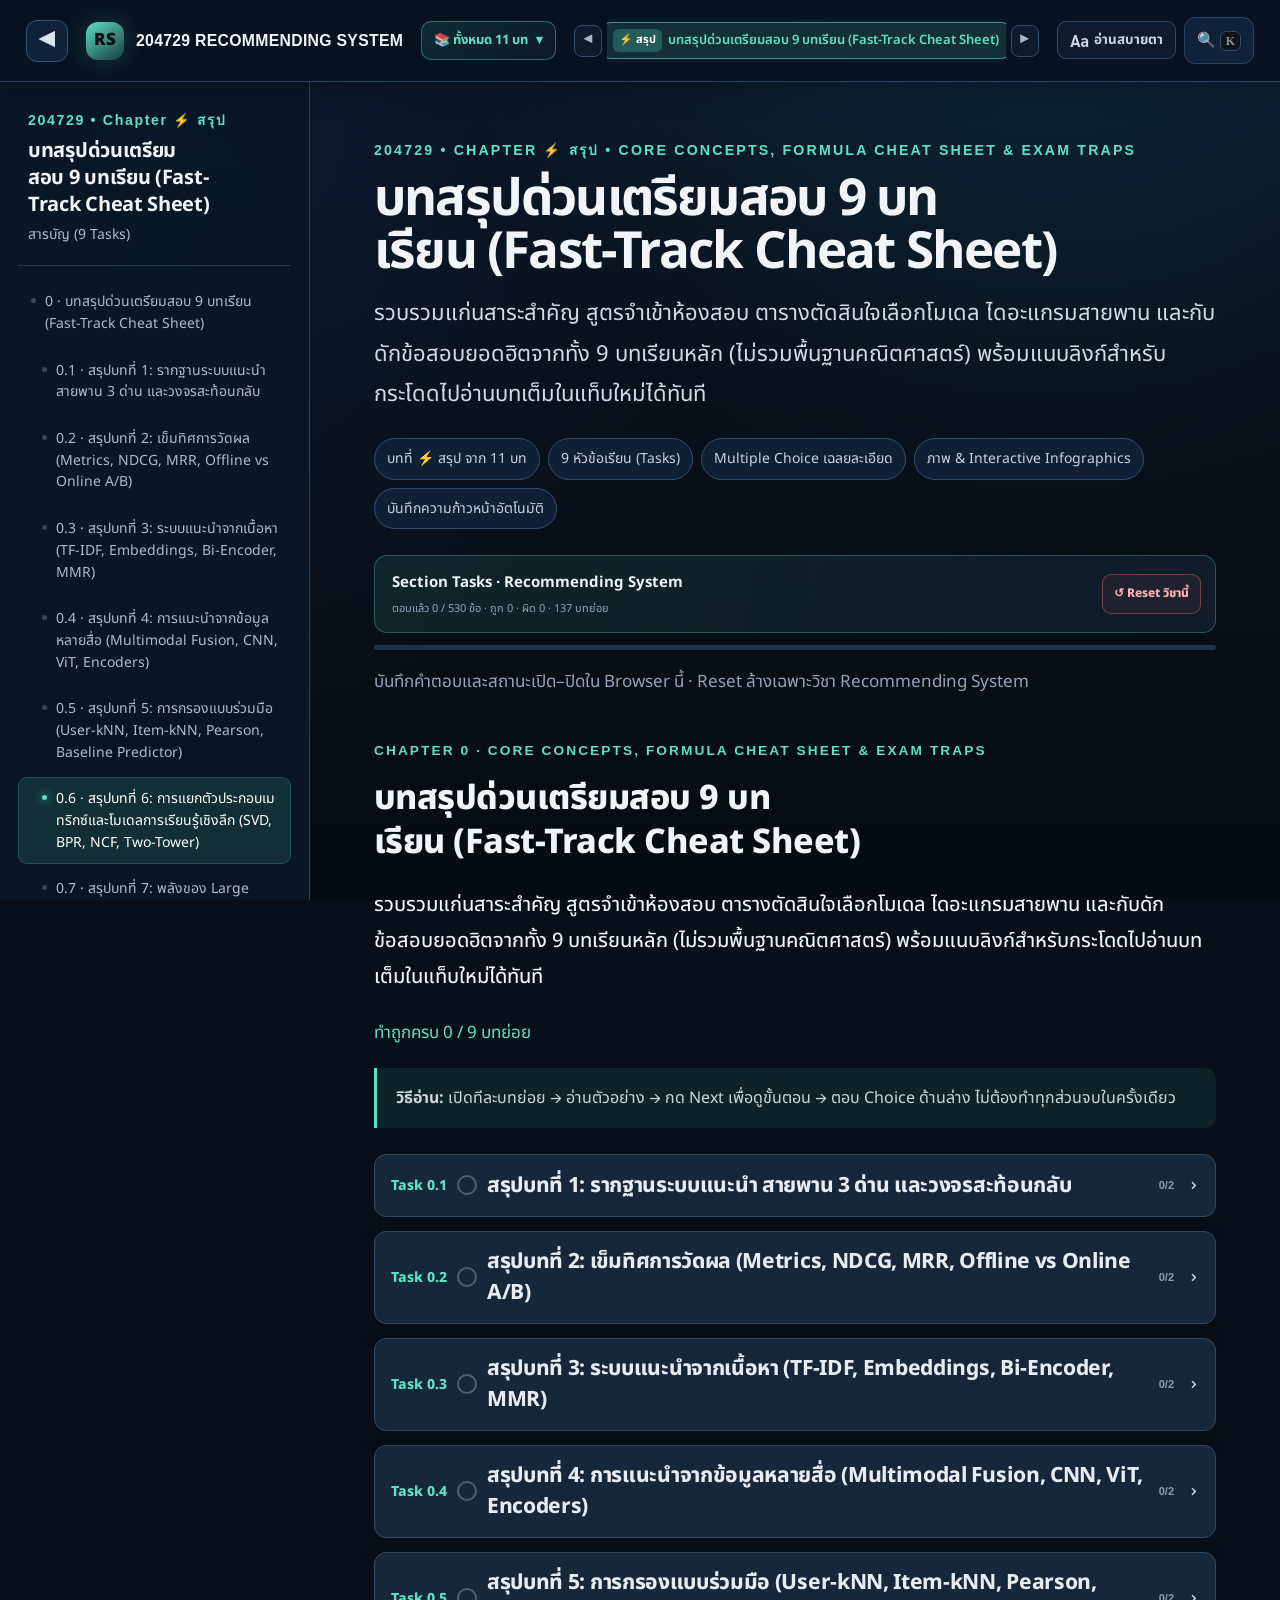
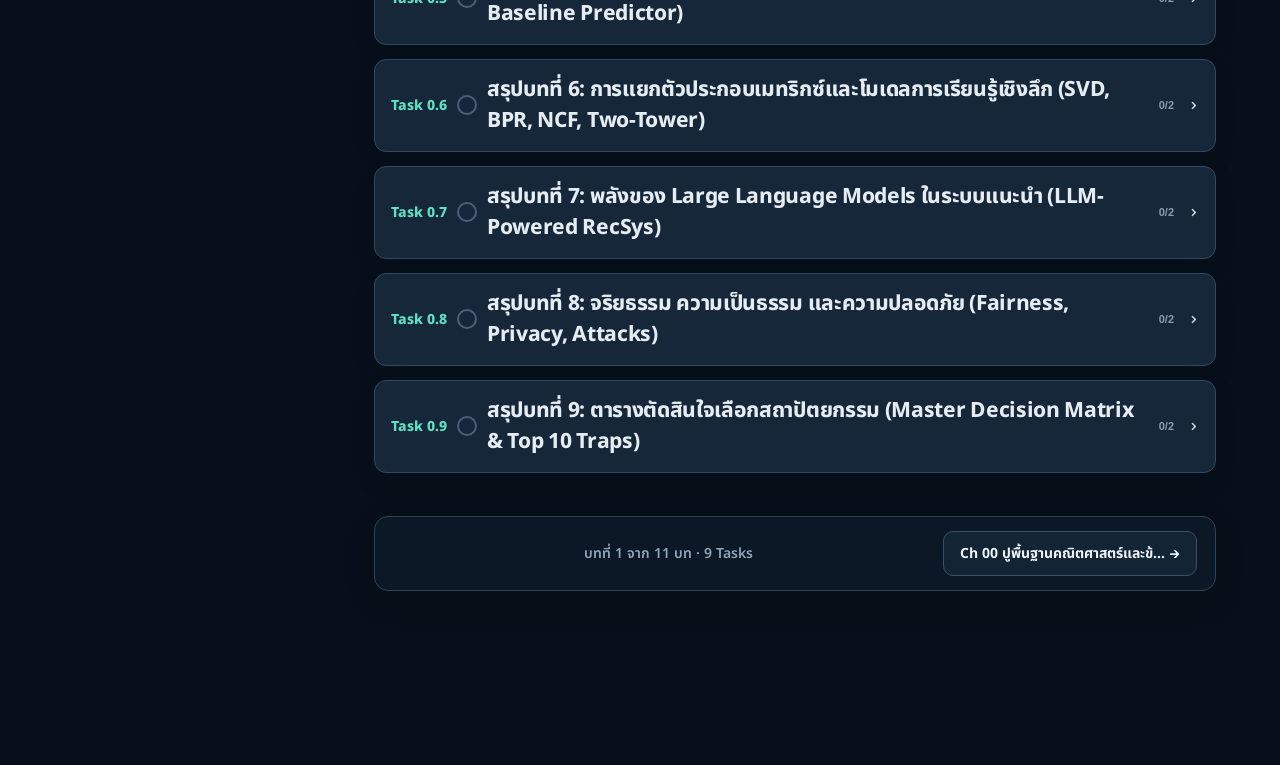
==== commit bc0fdcb4: "Enhance summary readability with relaxed spacing and embed 13 interactive vector figures" ====
--- a/index.html
+++ b/index.html
@@ -1525,14 +1525,14 @@
 
 /* ==========================================================================
    FAST-TRACK CHEAT SHEET DEDICATED STYLES
-   Professional typography, formula cards, decision tables & deep link buttons
+   Professional typography, relaxed breathing room, formula cards & figures
    ========================================================================== */
 .cs-card {
-  margin: 18px 0 24px;
+  margin: 30px 0 42px;
   border: 1px solid var(--line2);
   background: var(--panel);
-  border-radius: 16px;
-  padding: 22px 24px;
+  border-radius: 18px;
+  padding: 30px 34px;
   box-shadow: 0 12px 32px rgba(0, 0, 0, 0.08);
 }
 .cs-header {
@@ -1540,14 +1540,14 @@
   align-items: center;
   justify-content: space-between;
   gap: 12px;
-  margin-bottom: 16px;
-  padding-bottom: 12px;
+  margin-bottom: 24px;
+  padding-bottom: 16px;
   border-bottom: 1px solid var(--line);
   flex-wrap: wrap;
 }
 .cs-header h3 {
   margin: 0;
-  font-size: 20px;
+  font-size: 21px;
   color: var(--text);
   font-weight: 800;
   display: flex;
@@ -1558,19 +1558,47 @@
   display: inline-flex;
   align-items: center;
   gap: 4px;
-  padding: 4px 10px;
+  padding: 5px 12px;
   border-radius: 999px;
   background: rgba(var(--accent-rgb), 0.15);
   border: 1px solid rgba(var(--accent-rgb), 0.4);
   color: var(--accent);
-  font-size: 12px;
+  font-size: 12.5px;
   font-weight: 750;
   letter-spacing: 0.02em;
 }
+
+/* Bullet list spacing: creates relaxed breathing room between concepts */
+.cs-card > ul,
+.cs-card > ol {
+  padding-left: 24px;
+  margin: 20px 0 26px;
+}
+.cs-card > ul > li,
+.cs-card > ol > li {
+  margin-bottom: 20px !important;
+  line-height: 1.88 !important;
+}
+.cs-card ul ul,
+.cs-card ol ol {
+  margin-top: 10px;
+  margin-bottom: 14px;
+  padding-left: 20px;
+}
+.cs-card ul ul li,
+.cs-card ol ol li {
+  margin-bottom: 9px !important;
+  line-height: 1.78 !important;
+}
+.cs-card p {
+  line-height: 1.86 !important;
+  margin: 14px 0 16px !important;
+}
+
 .cs-formula-card {
-  margin: 16px 0;
-  padding: 16px 20px;
-  border-radius: 12px;
+  margin: 26px 0;
+  padding: 20px 24px;
+  border-radius: 14px;
   background: var(--panel2);
   border-left: 4px solid var(--accent);
   border-top: 1px solid var(--line2);
@@ -1578,10 +1606,10 @@
   border-bottom: 1px solid var(--line2);
 }
 .cs-formula-title {
-  font-size: 14px;
+  font-size: 14.5px;
   font-weight: 800;
   color: var(--accent);
-  margin-bottom: 8px;
+  margin-bottom: 10px;
   display: flex;
   align-items: center;
   gap: 6px;
@@ -1592,22 +1620,23 @@
   font-weight: 700;
   color: var(--text);
   background: rgba(0, 0, 0, 0.18);
-  padding: 10px 14px;
-  border-radius: 8px;
-  margin: 8px 0;
+  padding: 12px 18px;
+  border-radius: 10px;
+  margin: 10px 0;
   overflow-x: auto;
   border: 1px solid var(--line);
+  line-height: 1.6;
 }
 .cs-formula-legend {
   font-size: 13.5px;
   color: var(--muted);
-  line-height: 1.6;
-  margin-top: 8px;
+  line-height: 1.68;
+  margin-top: 10px;
 }
 .cs-table-wrap {
   overflow-x: auto;
-  margin: 16px 0;
-  border-radius: 12px;
+  margin: 28px 0;
+  border-radius: 14px;
   border: 1px solid var(--line2);
   background: var(--panel);
 }
@@ -1619,18 +1648,18 @@
 }
 .cs-table th {
   background: var(--panel2);
-  padding: 12px 14px;
+  padding: 14px 18px;
   font-weight: 800;
   color: var(--text);
   border-bottom: 2px solid var(--line2);
   white-space: nowrap;
 }
 .cs-table td {
-  padding: 11px 14px;
+  padding: 13px 18px;
   border-bottom: 1px solid var(--line);
   color: var(--text);
   vertical-align: top;
-  line-height: 1.6;
+  line-height: 1.72;
 }
 .cs-table tr:last-child td {
   border-bottom: none;
@@ -1639,9 +1668,9 @@
   background: rgba(var(--accent-rgb), 0.04);
 }
 .cs-trap-box {
-  margin: 16px 0;
-  padding: 16px 18px;
-  border-radius: 12px;
+  margin: 26px 0;
+  padding: 20px 24px;
+  border-radius: 14px;
   background: rgba(255, 180, 87, 0.08);
   border: 1px solid rgba(255, 180, 87, 0.32);
 }
@@ -1649,26 +1678,36 @@
   font-size: 15px;
   font-weight: 800;
   color: #ffb457;
-  margin-bottom: 8px;
+  margin-bottom: 10px;
   display: flex;
   align-items: center;
   gap: 6px;
 }
-.cs-trap-box p, .cs-trap-box li {
+.cs-trap-box p {
   font-size: 14.5px;
-  line-height: 1.65;
+  line-height: 1.75;
   color: var(--text);
-  margin: 5px 0;
+  margin: 6px 0;
+}
+.cs-trap-box ul {
+  padding-left: 22px;
+  margin: 10px 0;
+}
+.cs-trap-box li {
+  font-size: 14.5px;
+  line-height: 1.8;
+  color: var(--text);
+  margin-bottom: 12px;
 }
 .cs-link-box {
-  margin: 18px 0 6px;
-  padding: 14px 18px;
-  border-radius: 12px;
+  margin: 30px 0 12px;
+  padding: 18px 24px;
+  border-radius: 14px;
   background: rgba(var(--accent-rgb), 0.06);
   border: 1px solid rgba(var(--accent-rgb), 0.28);
   display: flex;
   flex-direction: column;
-  gap: 10px;
+  gap: 12px;
 }
 .cs-link-title {
   font-size: 14px;
@@ -1680,14 +1719,14 @@
 }
 .cs-btn-row {
   display: flex;
-  gap: 8px;
+  gap: 10px;
   flex-wrap: wrap;
 }
 .cs-btn-link {
   display: inline-flex;
   align-items: center;
   gap: 6px;
-  padding: 8px 14px;
+  padding: 9px 16px;
   border-radius: 8px;
   font-size: 13px;
   font-weight: 700;
@@ -1714,6 +1753,85 @@
   color: #050608;
 }
 
+/* Embedded Infographic Figures inside Fast-Track Summary */
+.cs-figure {
+  margin: 28px 0 !important;
+  border-radius: 16px !important;
+  overflow: hidden;
+  border: 1px solid var(--line2);
+  background: var(--panel2);
+  box-shadow: 0 10px 28px rgba(0, 0, 0, 0.1);
+  cursor: pointer;
+  transition: transform 0.2s ease, box-shadow 0.2s ease, border-color 0.2s ease;
+  outline: none;
+}
+.cs-figure:hover,
+.cs-figure:focus-visible {
+  transform: translateY(-2px);
+  box-shadow: 0 16px 36px rgba(0, 0, 0, 0.2);
+  border-color: rgba(var(--accent-rgb), 0.55);
+}
+.cs-figure .image-stage {
+  padding: 24px;
+  display: flex;
+  justify-content: center;
+  align-items: center;
+  background: #0b1017;
+  position: relative;
+  min-height: 220px;
+}
+.cs-figure .image-stage img {
+  max-width: 100%;
+  height: auto;
+  max-height: 480px;
+  object-fit: contain;
+  border-radius: 8px;
+  transition: transform 0.24s ease;
+}
+.cs-figure:hover .image-stage img {
+  transform: scale(1.015);
+}
+.cs-figure .zoom-hint {
+  position: absolute;
+  top: 12px;
+  right: 14px;
+  background: rgba(0, 0, 0, 0.72);
+  backdrop-filter: blur(8px);
+  -webkit-backdrop-filter: blur(8px);
+  color: #fff;
+  font-size: 11.5px;
+  font-weight: 700;
+  padding: 5px 12px;
+  border-radius: 999px;
+  border: 1px solid rgba(255, 255, 255, 0.2);
+  pointer-events: none;
+  opacity: 0.85;
+  transition: opacity 0.2s ease;
+}
+.cs-figure:hover .zoom-hint {
+  opacity: 1;
+}
+.cs-figure figcaption {
+  padding: 14px 22px;
+  display: flex;
+  align-items: center;
+  justify-content: space-between;
+  gap: 14px;
+  background: var(--panel);
+  border-top: 1px solid var(--line);
+  flex-wrap: wrap;
+  font-size: 13.5px;
+}
+.cs-figure figcaption strong {
+  color: var(--text);
+  font-weight: 750;
+}
+.cs-fig-note {
+  color: var(--muted);
+  font-weight: 400;
+  margin-left: 4px;
+}
+
 /* Sepia & Light overrides for Fast-Track elements */
 [data-theme="sepia"] .cs-formula-math {
   background: #f4eedf !important;
@@ -1730,6 +1848,9 @@
 [data-theme="sepia"] .cs-btn-link.primary:hover {
   color: #ffffff !important;
 }
+[data-theme="sepia"] .cs-figure .image-stage {
+  background: #ede4d3 !important;
+}
 
 [data-theme="light"] .cs-formula-math {
   background: #f1f5f9 !important;
@@ -1746,7 +1867,27 @@
 [data-theme="light"] .cs-btn-link.primary:hover {
   color: #ffffff !important;
 }
-
+[data-theme="light"] .cs-figure .image-stage {
+  background: #f1f5f9 !important;
+}
+
+[data-theme="slate"] .cs-figure .image-stage {
+  background: #0e0f12 !important;
+}
+
+@media (max-width: 640px) {
+  .cs-card {
+    padding: 20px 18px !important;
+    margin: 20px 0 28px !important;
+  }
+  .cs-figure .image-stage {
+    padding: 14px;
+    min-height: 180px;
+  }
+  .cs-figure figcaption {
+    padding: 10px 14px;
+  }
+}
 
 /* ==========================================================================
    GLOBAL CONTENT FONT-SIZE SCALING SYSTEM
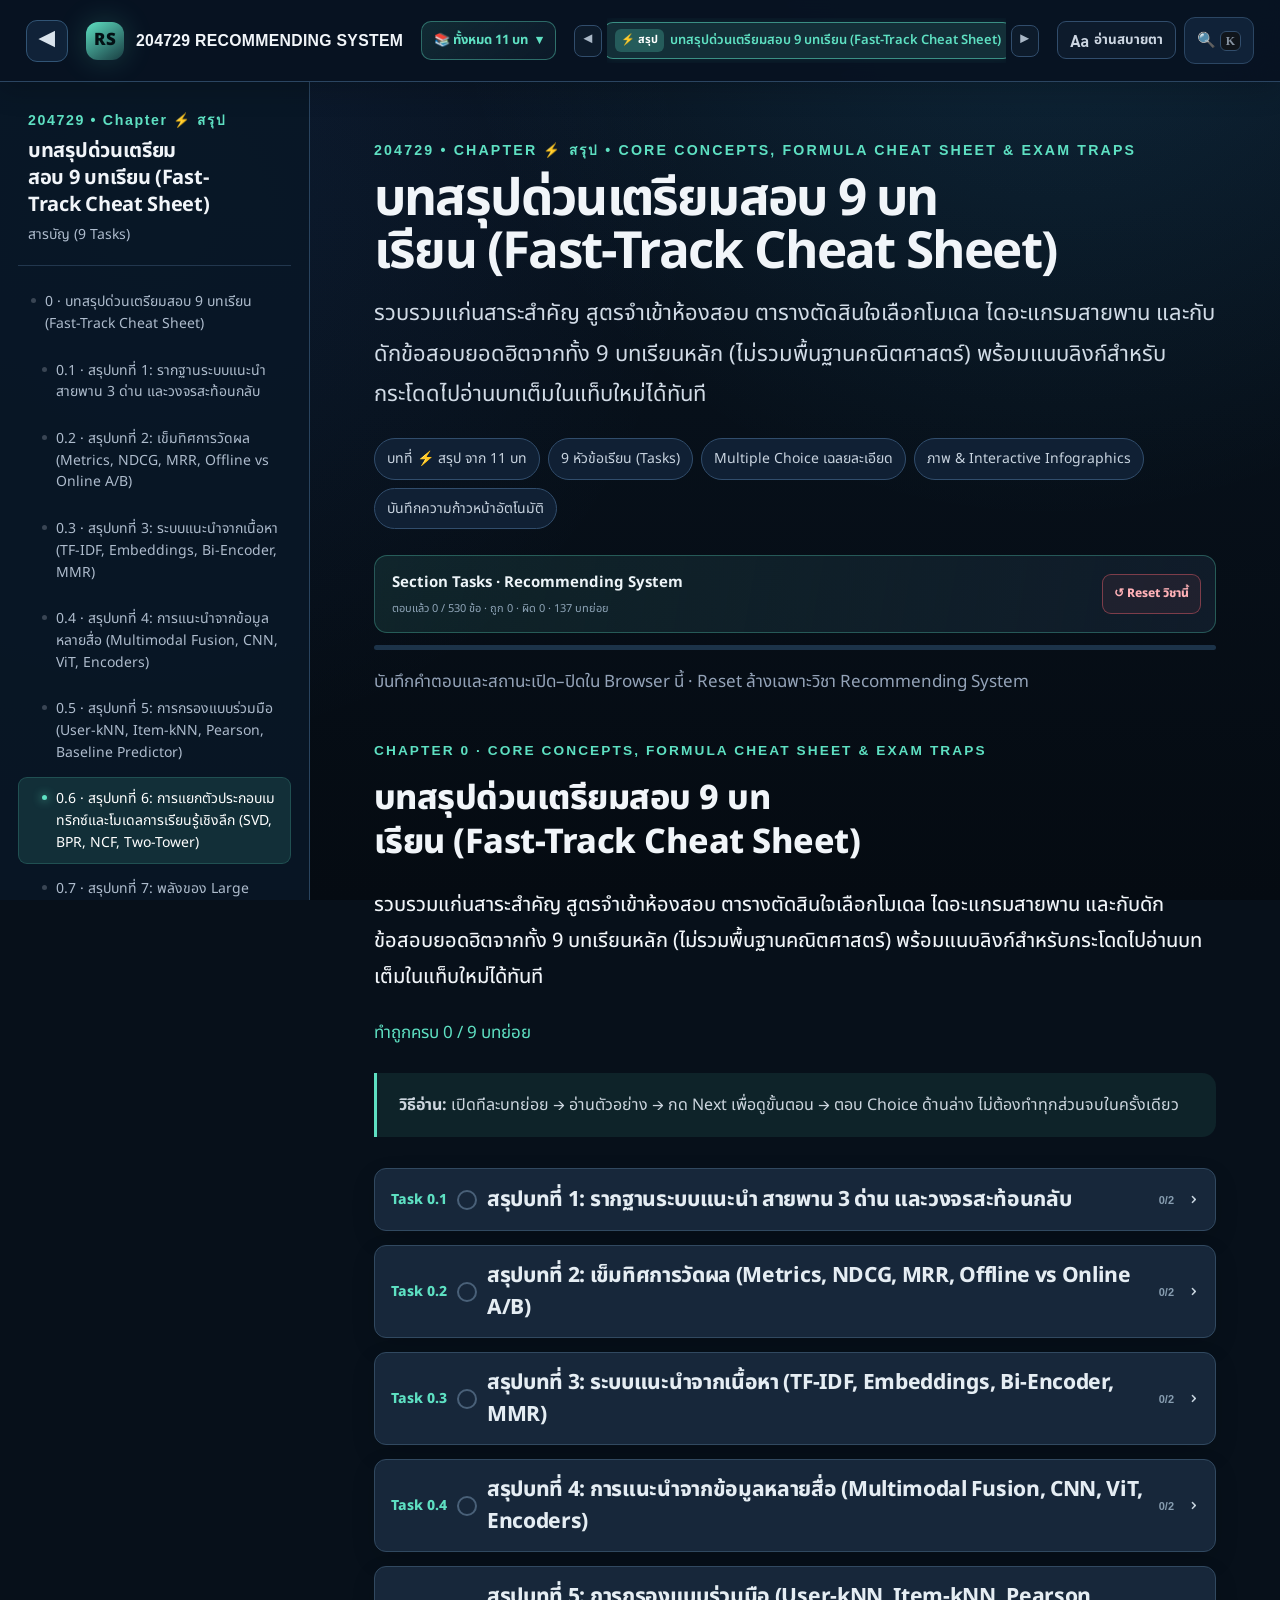
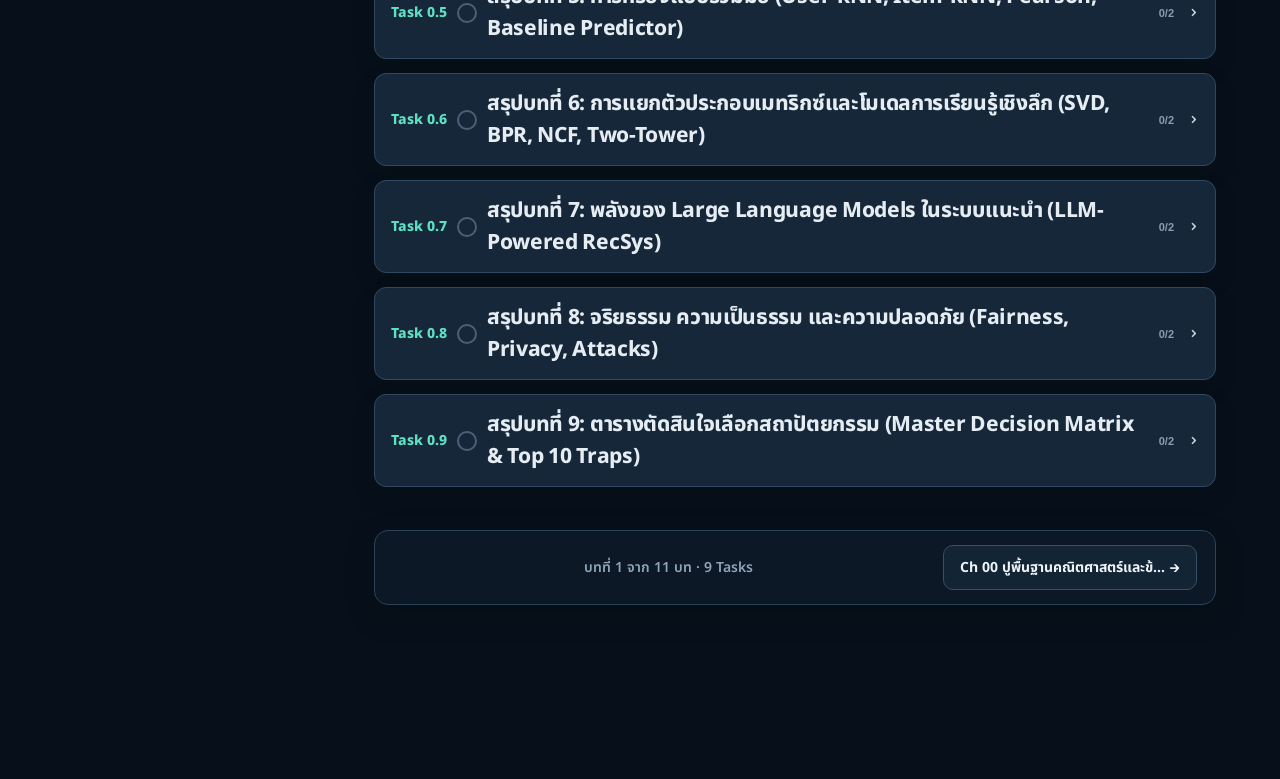
==== commit bd7d1d2f: "style(typography): improve line height and breathing room across lesson content" ====
--- a/index.html
+++ b/index.html
@@ -1886,6 +1886,134 @@
   }
   .cs-figure figcaption {
     padding: 10px 14px;
+  }
+}
+
+/* ==========================================================================
+   GENERAL LESSONS (CH 00 - 09) RELAXED TYPOGRAPHY & BREATHING ROOM
+   ========================================================================== */
+.section-task-body {
+  padding: 26px 30px !important;
+}
+
+/* 1. Bullet list spacing across all main lessons and easy-explain */
+.rs-lesson-content ul,
+.rs-lesson-content ol,
+.easy-explain ul,
+.easy-explain ol {
+  padding-left: 26px !important;
+  margin: 18px 0 24px !important;
+}
+
+.rs-lesson-content > ul > li,
+.rs-lesson-content > ol > li,
+.easy-explain > ul > li,
+.easy-explain > ol > li {
+  margin-bottom: 18px !important;
+  line-height: 1.86 !important;
+}
+
+.rs-lesson-content ul ul li,
+.rs-lesson-content ol ol li,
+.easy-explain ul ul li,
+.easy-explain ol ol li {
+  margin-bottom: 8px !important;
+  line-height: 1.76 !important;
+}
+
+/* 2. Paragraphs & Lead text in lessons */
+.rs-lesson-content p,
+.easy-explain p {
+  line-height: 1.84 !important;
+  margin: 14px 0 16px !important;
+}
+
+.section-task-body > .lead {
+  margin: 16px 0 24px !important;
+  line-height: 1.86 !important;
+}
+
+/* 3. Concept explanation boxes (.easy-explain) */
+.easy-explain {
+  margin: 26px 0 32px !important;
+  padding: 26px 28px !important;
+  border-radius: 16px !important;
+  box-shadow: 0 12px 34px rgba(0, 0, 0, 0.08) !important;
+}
+.easy-explain h3 {
+  margin-bottom: 16px !important;
+  font-size: 20px !important;
+  font-weight: 800 !important;
+}
+.easy-explain .example {
+  margin-top: 18px !important;
+  padding: 16px 20px !important;
+  border-radius: 12px !important;
+  line-height: 1.78 !important;
+}
+
+/* 4. Lesson Tables */
+.rs-lesson-content table {
+  margin: 28px 0 !important;
+  border-radius: 14px !important;
+  overflow: hidden !important;
+}
+.rs-lesson-content th {
+  padding: 14px 18px !important;
+  font-weight: 800 !important;
+}
+.rs-lesson-content td {
+  padding: 13px 18px !important;
+  line-height: 1.74 !important;
+}
+
+/* 5. Callouts and warning boxes */
+.callout {
+  margin: 24px 0 !important;
+  padding: 18px 22px !important;
+  border-radius: 0 14px 14px 0 !important;
+  line-height: 1.78 !important;
+}
+
+/* 6. Formula blocks */
+.formula {
+  margin: 20px 0 !important;
+  padding: 14px 18px !important;
+  border-radius: 12px !important;
+  line-height: 1.6 !important;
+}
+
+/* 7. Grid Cards */
+.card {
+  padding: 22px 24px !important;
+  border-radius: 16px !important;
+}
+.card ul li {
+  margin-bottom: 10px !important;
+  line-height: 1.76 !important;
+}
+
+/* 8. Figure Grid & Visual Containers */
+.recsys-figure-grid {
+  margin: 28px 0 32px !important;
+  gap: 24px !important;
+}
+.recsys-figure {
+  border-radius: 16px !important;
+  overflow: hidden !important;
+}
+
+@media (max-width: 640px) {
+  .section-task-body {
+    padding: 18px 16px !important;
+  }
+  .easy-explain {
+    padding: 20px 16px !important;
+    margin: 20px 0 24px !important;
+  }
+  .rs-lesson-content th,
+  .rs-lesson-content td {
+    padding: 11px 13px !important;
   }
 }
 
@@ -2654,12 +2782,14 @@
 const termClose = document.getElementById('termClose');
 let termReturnFocus = null;
 
-function closeTerm(){
+function closeTerm(restoreFocus = true){
   if (!termModal) return;
   termModal.classList.remove('open');
   termModal.setAttribute('aria-hidden', 'true');
   document.body.classList.remove('term-open');
-  termReturnFocus?.focus?.();
+  if (restoreFocus) {
+    termReturnFocus?.focus?.();
+  }
 }
 function renderRelated(termKey, text){
   if(!text) return '';
@@ -2689,8 +2819,17 @@
   if (termClose) setTimeout(() => termClose.focus(), 30);
 }
 window.openTerm = openTerm;
-if (termClose) termClose.onclick = closeTerm;
-if (termModal) termModal.onclick = (e) => { if(e.target === termModal) closeTerm(); };
+if (termClose) termClose.onclick = () => closeTerm(true);
+if (termModal) termModal.onclick = (e) => { if(e.target === termModal) closeTerm(true); };
+
+// Automatically close term modal when clicking anywhere else on the page
+function handleTermOutsideClick(e) {
+  if (!termModal || !termModal.classList.contains('open')) return;
+  if (e.target.closest('#termModal, .term-trigger, .term-chip')) return;
+  closeTerm(false);
+}
+document.addEventListener('pointerdown', handleTermOutsideClick);
+document.addEventListener('click', handleTermOutsideClick);
 
 function termMatch(text, term){
   const escaped = term.replace(/[.*+?^${}()|[\]\\]/g, '\\$&');
